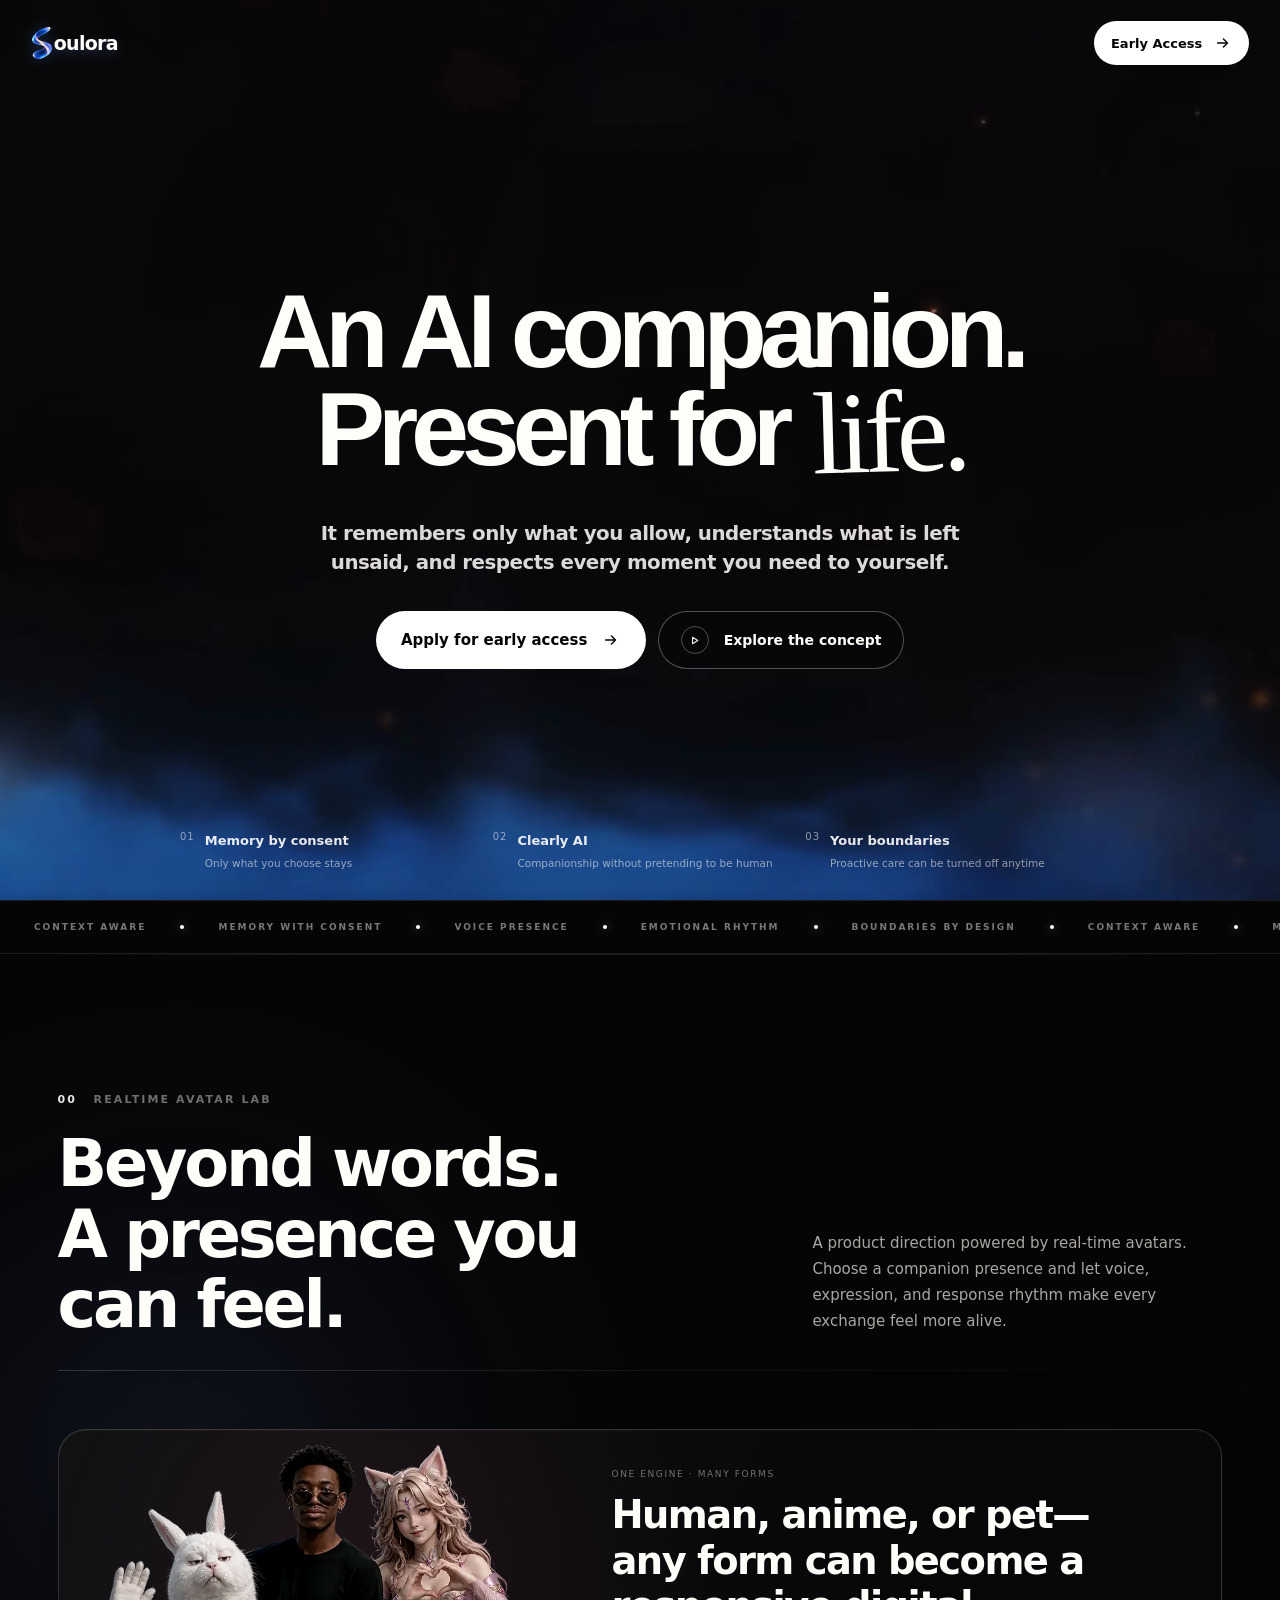
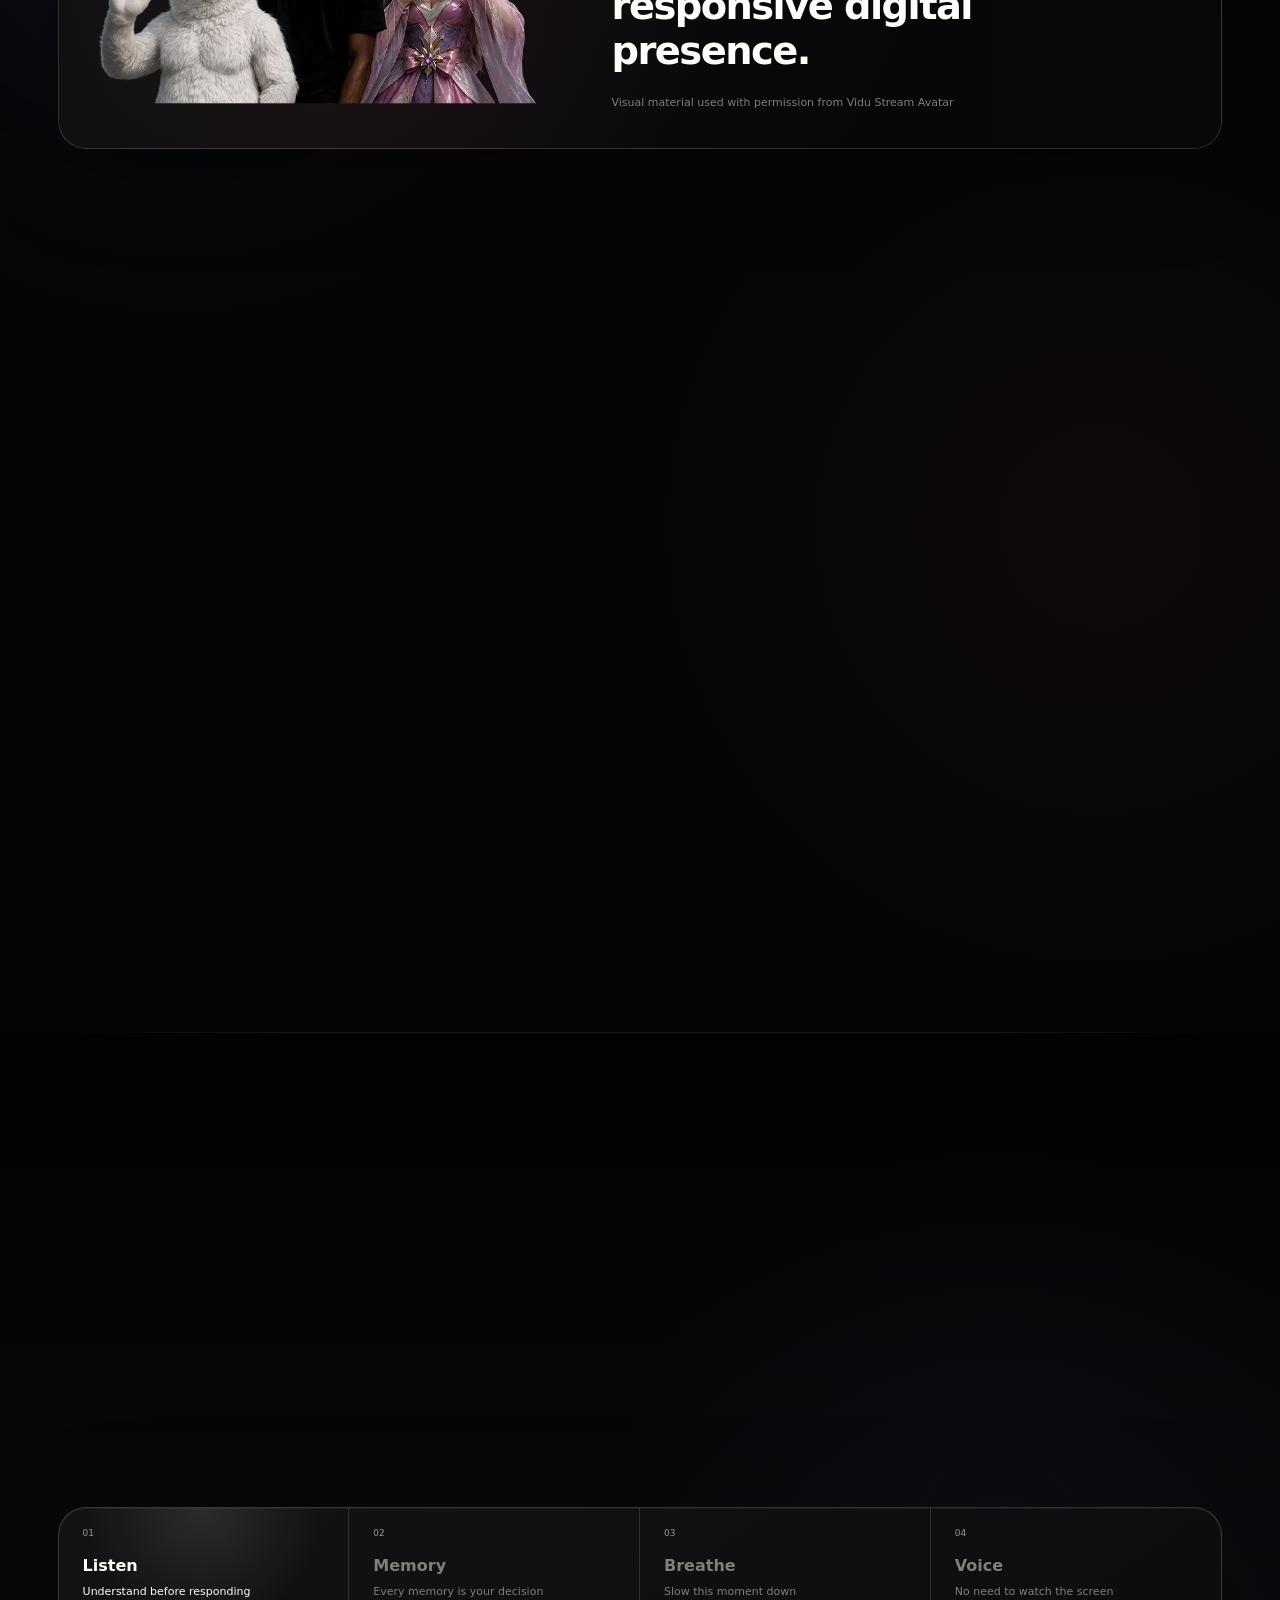
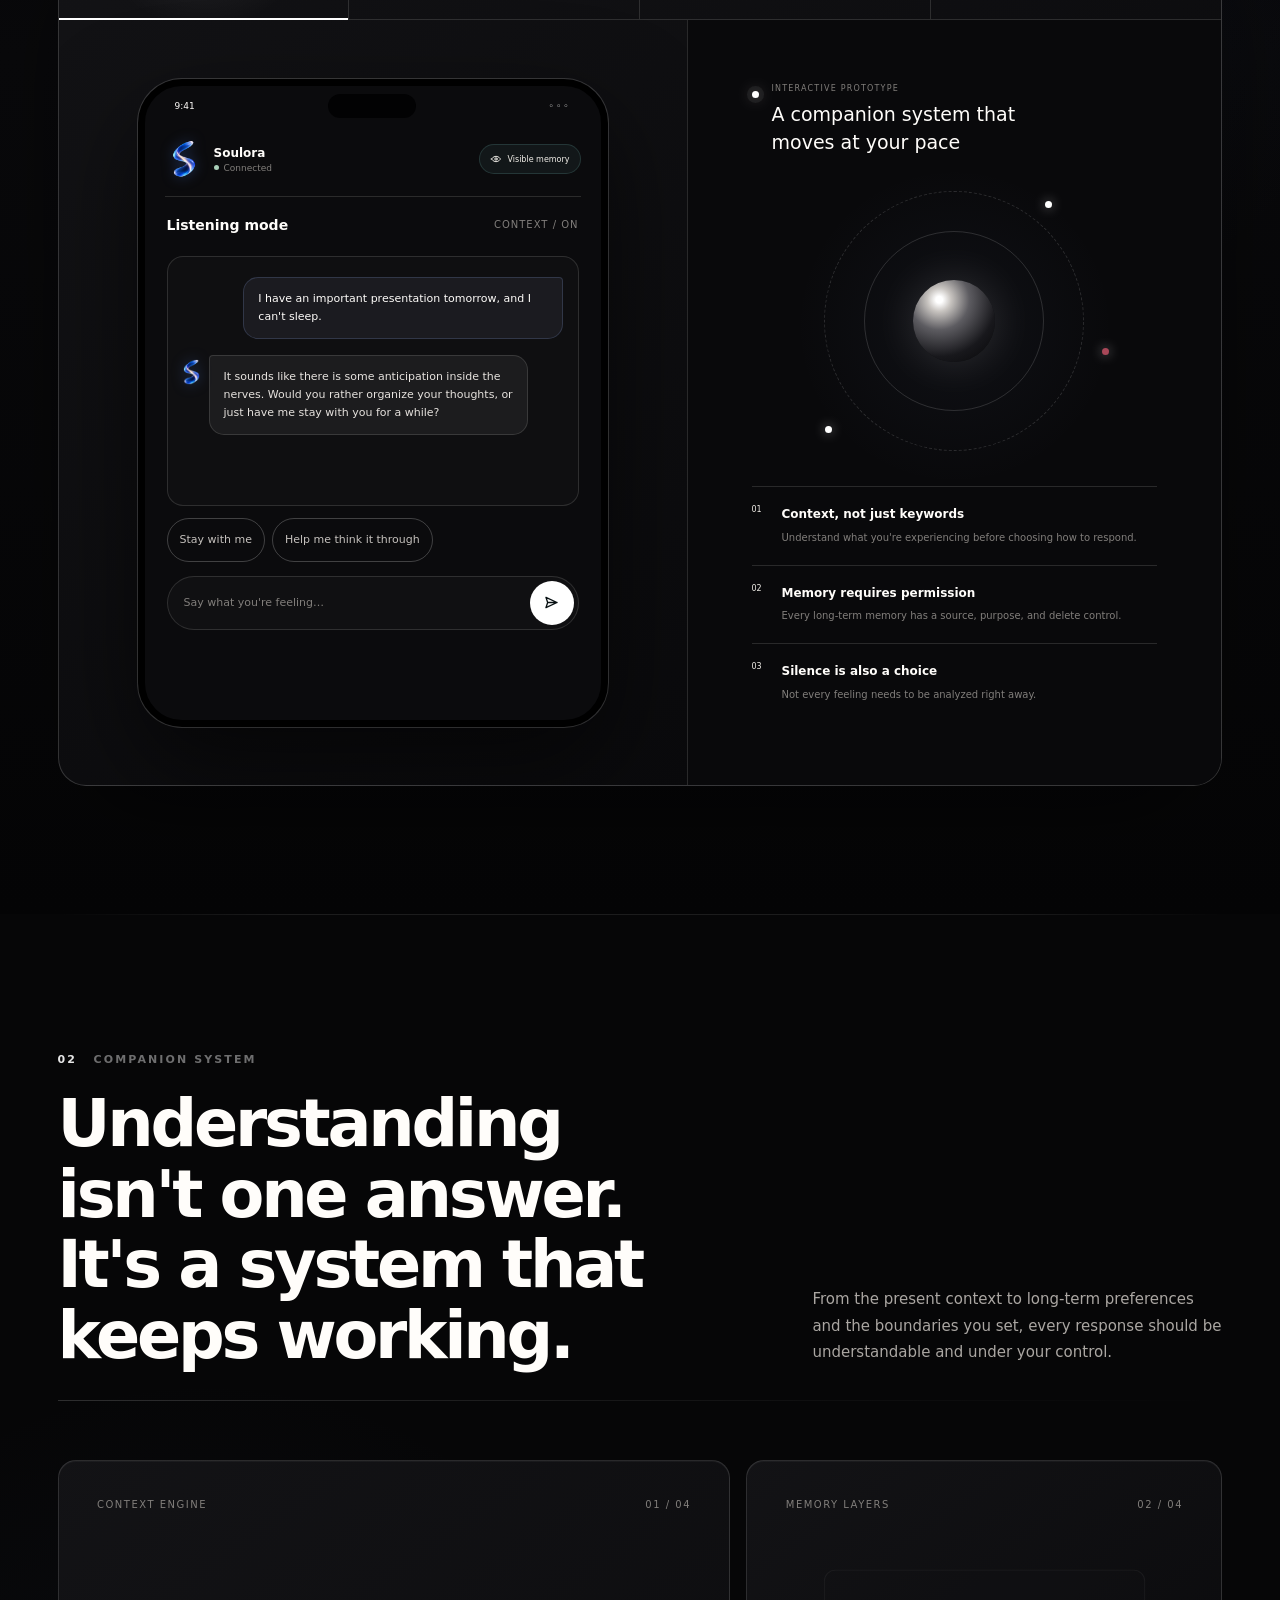
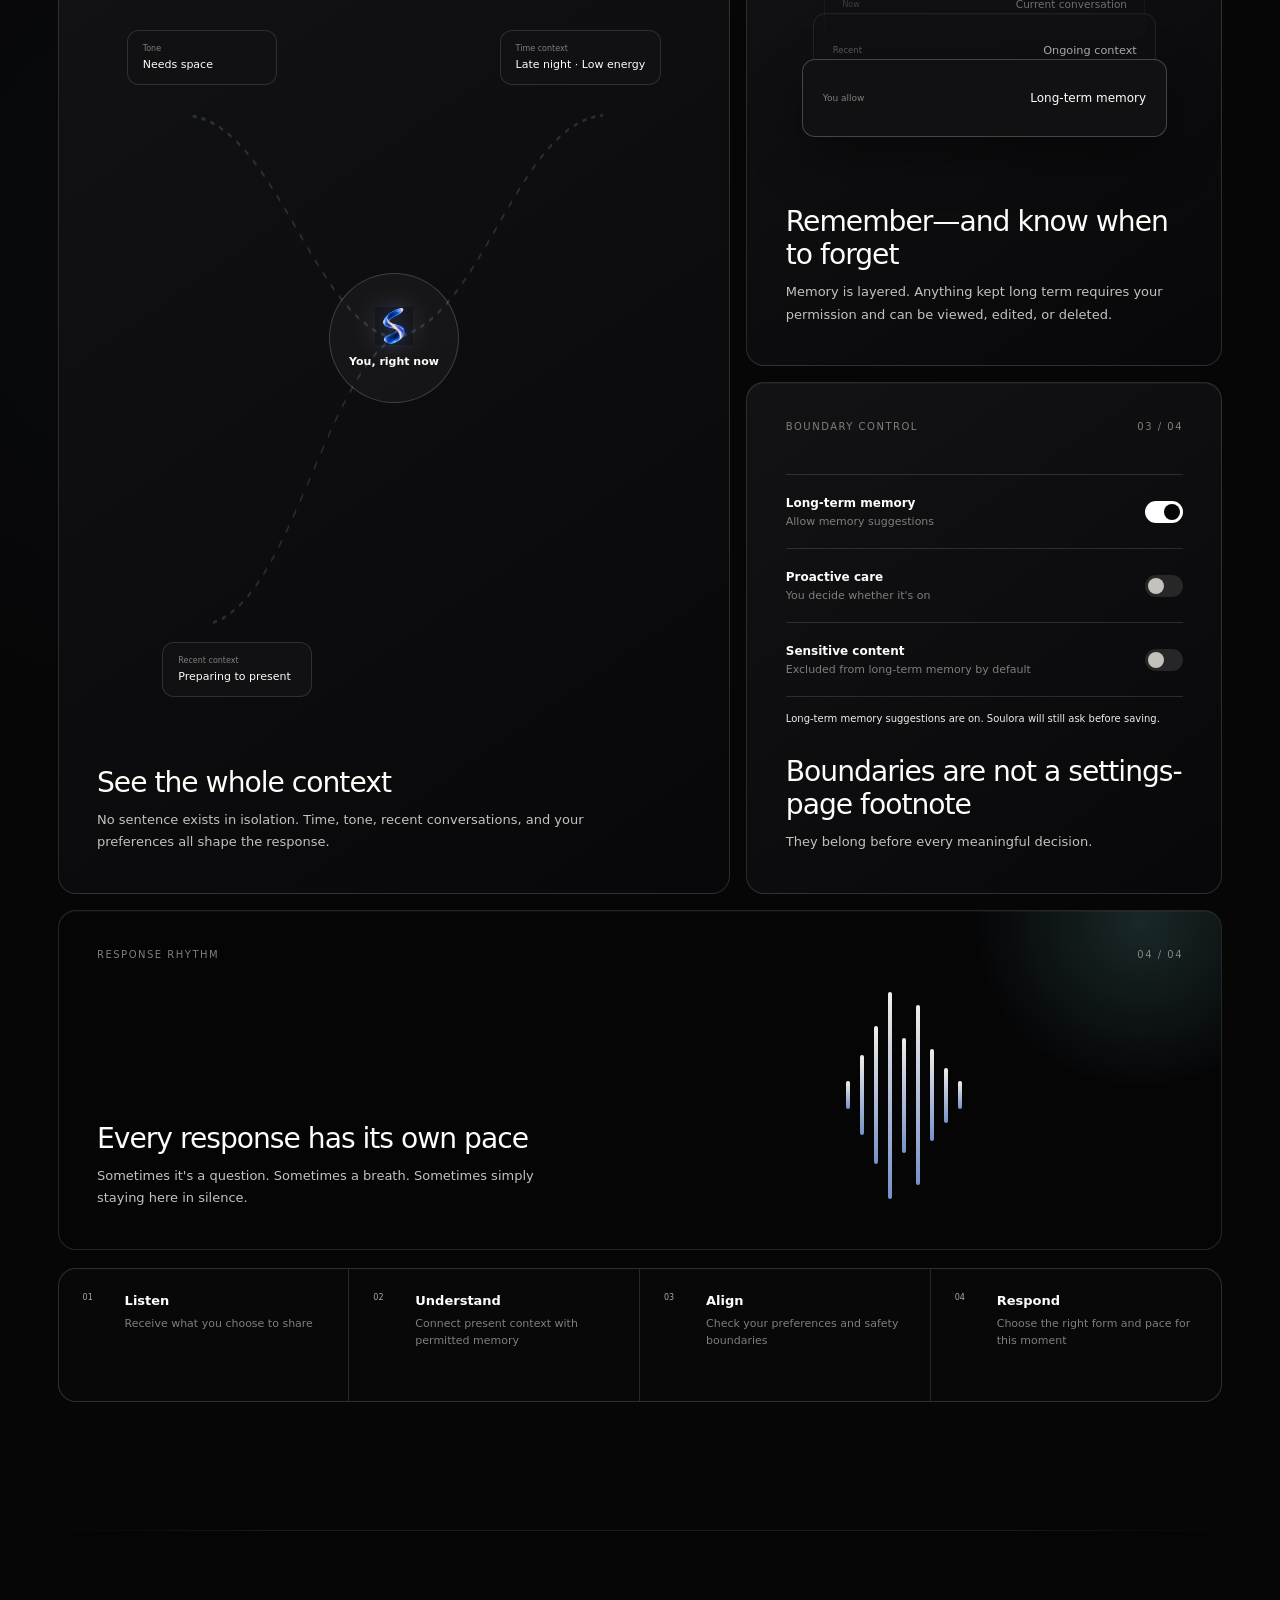
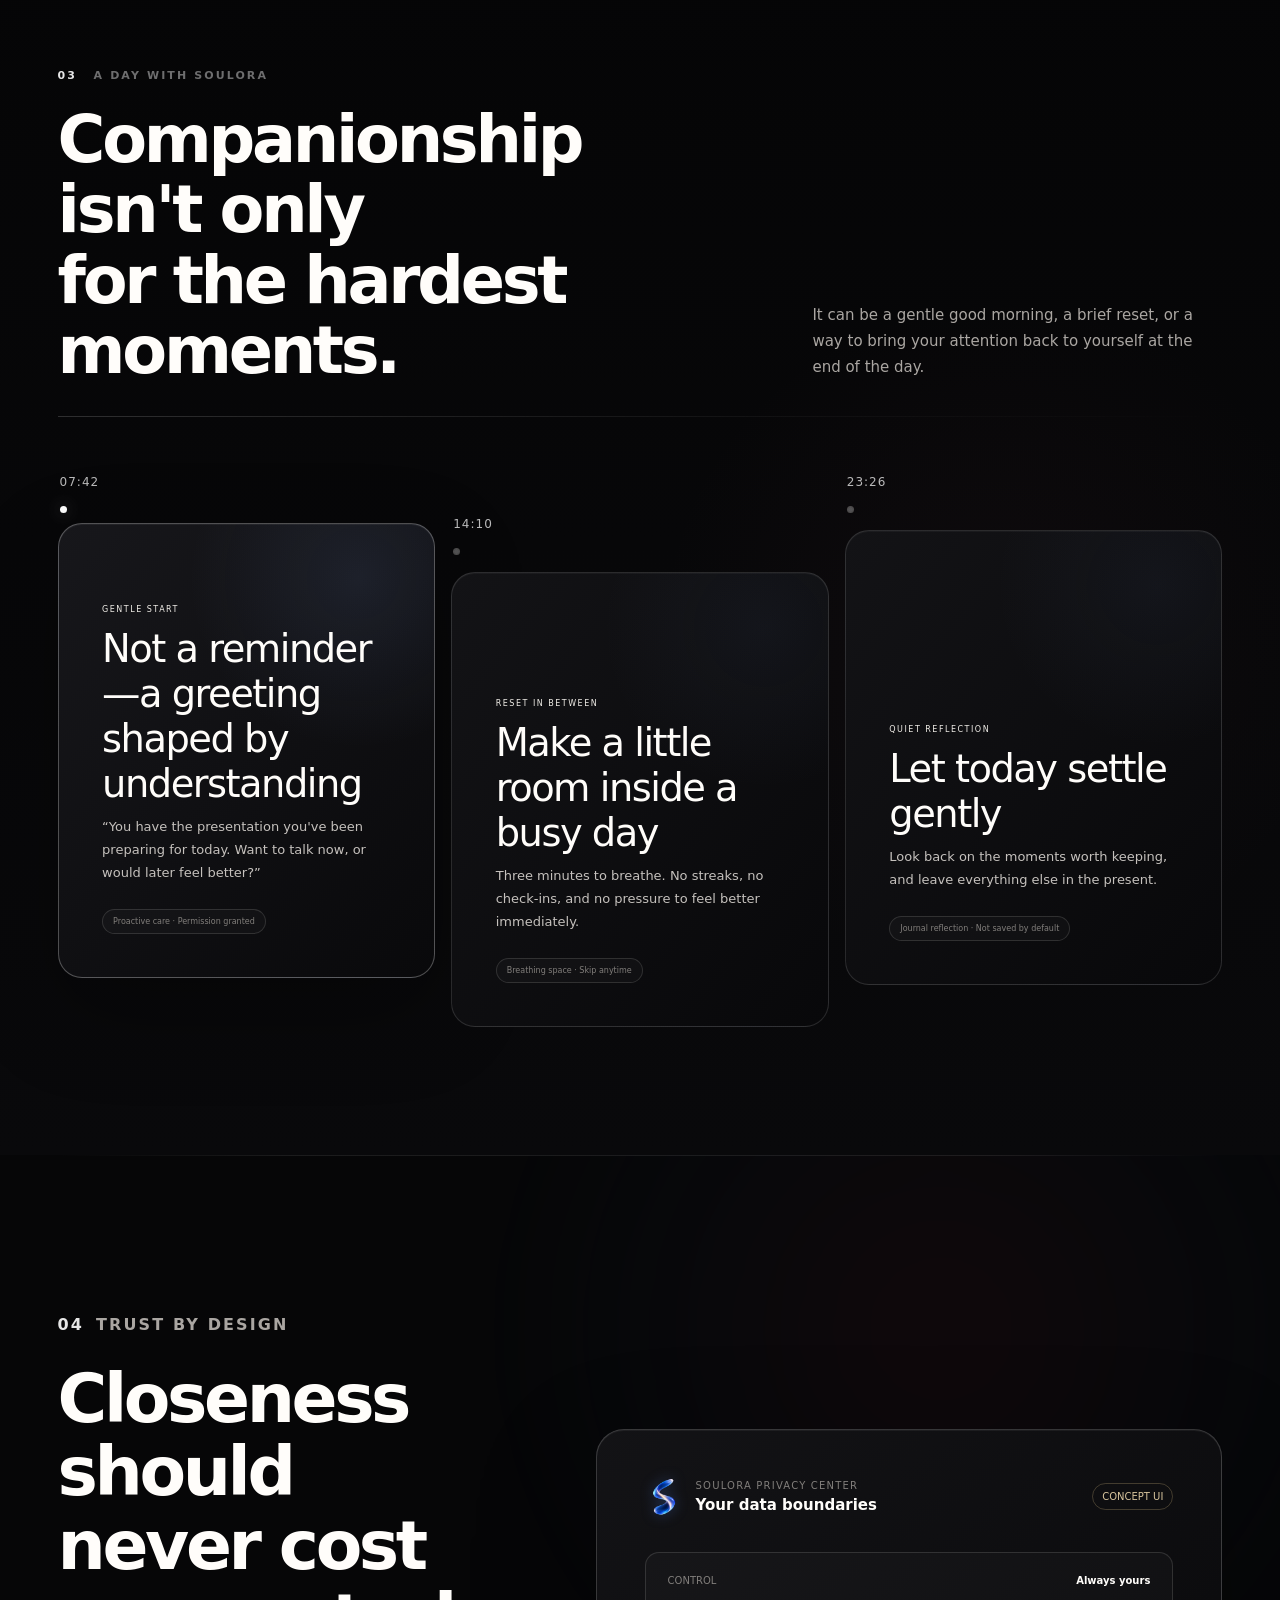
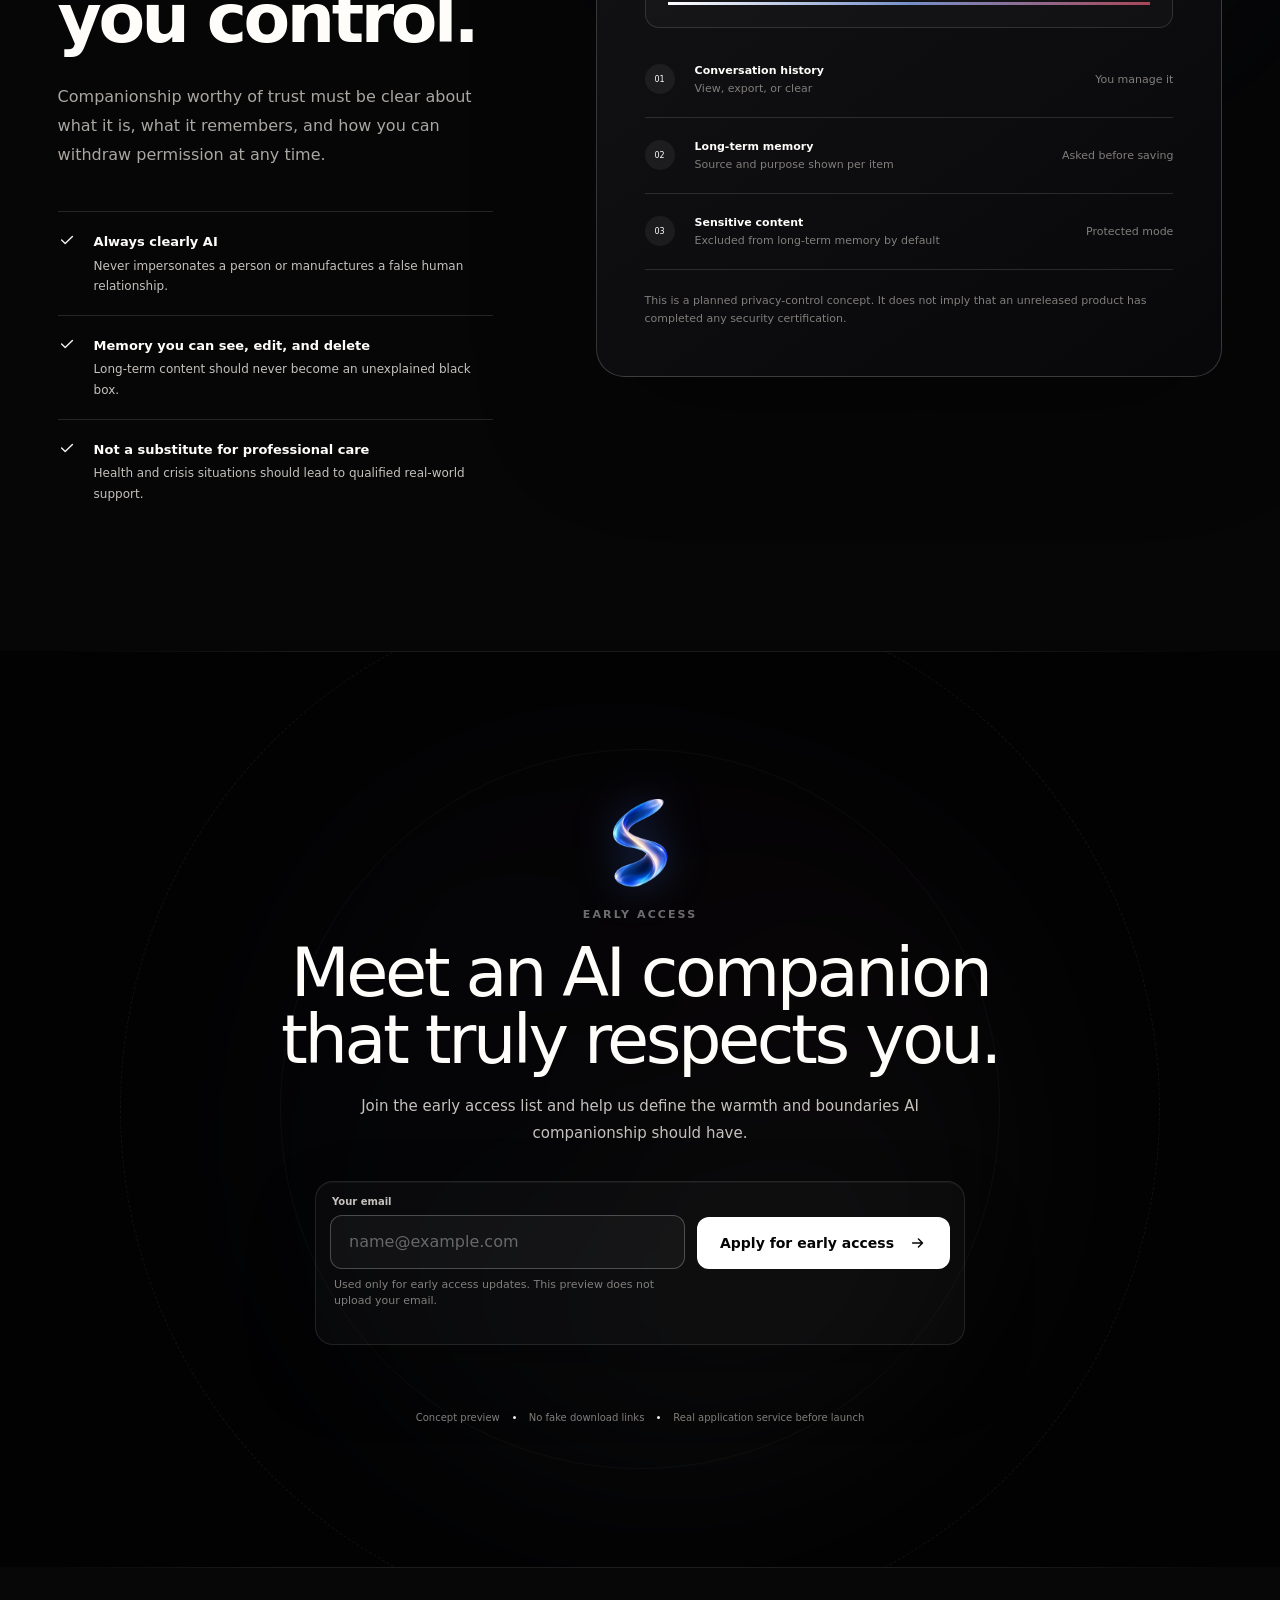
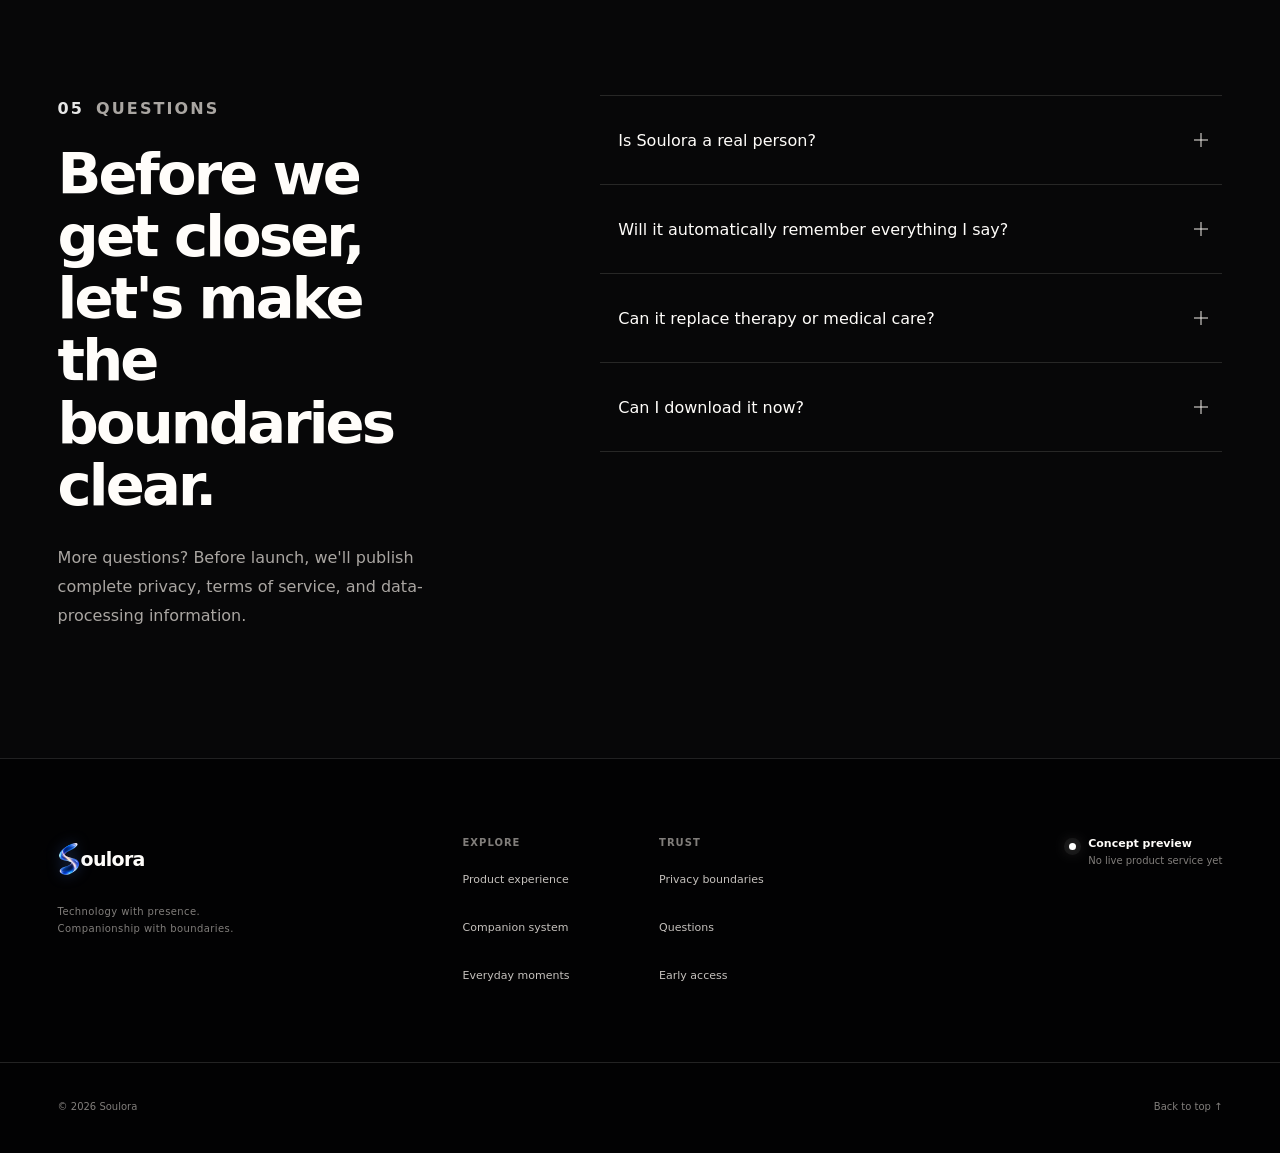
==== index.html @ d22653e8 "体验优化" ====
<!doctype html>
<html lang="en" class="no-js">
  <head>
    <meta charset="UTF-8" />
    <meta name="viewport" content="width=device-width, initial-scale=1.0, viewport-fit=cover" />
    <meta name="description" content="Soulora is an AI companion concept built around attentive listening, memory by consent, and clear boundaries. Apply for early access." />
    <meta name="theme-color" content="#020203" />
    <meta name="color-scheme" content="dark" />
    <meta property="og:type" content="website" />
    <meta property="og:locale" content="en_US" />
    <meta property="og:title" content="Soulora - An AI Companion That Truly Listens" />
    <meta property="og:description" content="It remembers only what you allow—and respects every moment you need to yourself. Discover the Soulora concept." />
    <meta property="og:image" content="assets/brand/soulora-og-1200x630.png" />
    <meta property="og:image:width" content="1200" />
    <meta property="og:image:height" content="630" />
    <meta property="og:image:alt" content="Soulora luminous blue S logo on a deep-ocean background" />
    <meta name="twitter:card" content="summary_large_image" />
    <meta name="twitter:title" content="Soulora - An AI Companion That Truly Listens" />
    <meta name="twitter:description" content="A calm, private AI companion concept built around attentive listening and clear boundaries." />
    <meta name="twitter:image" content="assets/brand/soulora-og-1200x630.png" />
    <title>Soulora - An AI Companion That Truly Listens</title>
    <link rel="icon" href="assets/brand/soulora-favicon-16.png" type="image/png" sizes="16x16" />
    <link rel="icon" href="assets/brand/soulora-favicon-32.png" type="image/png" sizes="32x32" />
    <link rel="icon" href="assets/brand/soulora-favicon-64.png" type="image/png" sizes="64x64" />
    <link rel="apple-touch-icon" href="assets/brand/soulora-apple-touch-icon.png" sizes="180x180" />
    <link rel="manifest" href="site.webmanifest" />
    <link rel="stylesheet" href="styles.css?v=20260921-live-viewport-v1" />
    <script>document.documentElement.classList.remove("no-js");</script>
  </head>
  <body class="has-crisp-hero-video">
    <a class="skip-link" href="#main-content">Skip to main content</a>
    <svg class="icon-sprite" aria-hidden="true">
      <symbol id="icon-arrow" viewBox="0 0 20 20"><path d="M4 10h11m-4.5-4.5L15 10l-4.5 4.5" /></symbol>
      <symbol id="icon-play" viewBox="0 0 20 20"><path d="m7 5 8 5-8 5V5Z" /></symbol>
      <symbol id="icon-pause" viewBox="0 0 20 20"><path d="M7 5v10M13 5v10" /></symbol>
      <symbol id="icon-send" viewBox="0 0 20 20"><path d="m3.5 4 13 6-13 6 2-6-2-6Zm2 6h11" /></symbol>
      <symbol id="icon-menu" viewBox="0 0 20 20"><path d="M3 6h14M3 14h14" /></symbol>
      <symbol id="icon-close" viewBox="0 0 20 20"><path d="m5 5 10 10M15 5 5 15" /></symbol>
      <symbol id="icon-check" viewBox="0 0 20 20"><path d="m4 10 4 4 8-8" /></symbol>
      <symbol id="icon-edit" viewBox="0 0 20 20"><path d="m4 14-.5 2.5L6 16l9-9-2-2-9 9Zm7.5-7.5 2 2" /></symbol>
      <symbol id="icon-eye" viewBox="0 0 20 20"><path d="M2.5 10s2.6-4.5 7.5-4.5 7.5 4.5 7.5 4.5-2.6 4.5-7.5 4.5S2.5 10 2.5 10Z" /><circle cx="10" cy="10" r="2" /></symbol>
    </svg>
    <header class="site-header" data-header>
      <div class="nav-shell">
        <a class="brand" href="#top" aria-label="Soulora home">
          <span class="brand-orb" aria-hidden="true"><i></i></span>
          <span class="brand-name">oulora</span>
        </a>
        <nav class="desktop-nav" aria-label="Primary navigation">
          <a href="#avatars">Live Avatars</a><a href="#experience">Experience</a><a href="#system">Companion System</a><a href="#safety">Privacy</a>
        </nav>
        <a class="nav-cta" href="#early-access"><span>Early Access</span><svg aria-hidden="true"><use href="#icon-arrow"></use></svg></a>
        <button class="menu-toggle" type="button" aria-expanded="false" aria-controls="mobile-menu" aria-label="Open navigation menu" data-menu-toggle>
          <svg aria-hidden="true" class="menu-icon"><use href="#icon-menu"></use></svg><svg aria-hidden="true" class="close-icon"><use href="#icon-close"></use></svg>
        </button>
      </div>
      <nav class="mobile-menu" id="mobile-menu" aria-label="Mobile navigation" hidden data-mobile-menu>
        <a href="#avatars"><span>00</span> Live Avatars</a><a href="#experience"><span>01</span> Experience</a><a href="#system"><span>02</span> Companion System</a><a href="#moments"><span>03</span> Everyday Moments</a><a href="#safety"><span>04</span> Privacy</a><a href="#faq"><span>05</span> Questions</a>
        <a class="mobile-menu-cta" href="#early-access">Apply for early access <svg aria-hidden="true"><use href="#icon-arrow"></use></svg></a>
      </nav>
    </header>

    <nav class="section-progress" aria-label="Page chapters" data-section-progress>
      <a href="#avatars" data-section-link="avatars"><span>Avatar lab</span><i></i></a>
      <a href="#experience" data-section-link="experience"><span>Experience</span><i></i></a>
      <a href="#system" data-section-link="system"><span>System</span><i></i></a>
      <a href="#moments" data-section-link="moments"><span>Moments</span><i></i></a>
      <a href="#safety" data-section-link="safety"><span>Trust</span><i></i></a>
      <a href="#early-access" data-section-link="early-access"><span>Early access</span><i></i></a>
      <a href="#faq" data-section-link="faq"><span>Questions</span><i></i></a>
    </nav>

    <main id="main-content">
      <section class="hero hero-video-background" id="top" aria-labelledby="hero-title">
        <div class="hero-portrait" aria-hidden="true">
          <div class="hero-media">
            <video class="hero-media-video" data-hero-video autoplay muted loop playsinline webkit-playsinline="true" x5-playsinline="true" x5-video-player-type="h5-page" x5-video-player-fullscreen="false" preload="auto" disablepictureinpicture poster="assets/hero/soulora-hero-background-poster.png">
              <source src="assets/hero/soulora-hero-background.mp4" type="video/mp4" />
              <source src="assets/hero/soulora-hero-background.webm" type="video/webm" />
            </video>
          </div>
        </div>
        <div class="hero-inner page-container">
          <div class="hero-copy reveal">
            <h1 id="hero-title"><span class="hero-title-line">An AI companion.</span><span class="hero-title-line">Present for <em>life.</em></span></h1>
            <p class="hero-lead">It remembers only what you allow, understands what is left unsaid, and respects every moment you need to yourself.</p>
            <div class="hero-actions">
              <a class="button button-primary" href="#early-access">Apply for early access <svg aria-hidden="true"><use href="#icon-arrow"></use></svg></a>
              <a class="button button-ghost" href="#experience"><span class="button-icon"><svg aria-hidden="true"><use href="#icon-play"></use></svg></span>Explore the concept</a>
            </div>
          </div>
          <div class="hero-proof" aria-label="Product principles">
            <div><span>01</span><p><strong>Memory by consent</strong>Only what you choose stays</p></div>
            <div><span>02</span><p><strong>Clearly AI</strong>Companionship without pretending to be human</p></div>
            <div><span>03</span><p><strong>Your boundaries</strong>Proactive care can be turned off anytime</p></div>
          </div>
          <div class="hero-stage reveal delay-1" data-tilt-stage>
            <div class="stage-orbit orbit-one" aria-hidden="true"></div><div class="stage-orbit orbit-two" aria-hidden="true"></div>
            <div class="companion-presence" aria-hidden="true"><div class="presence-halo"></div><div class="presence-core"><i></i></div><span class="presence-particle p-one"></span><span class="presence-particle p-two"></span><span class="presence-particle p-three"></span></div>
            <article class="hero-app" aria-label="Soulora app conversation concept preview">
              <div class="app-chrome"><div class="app-identity"><span class="mini-orb" aria-hidden="true"><i></i></span><div><strong>Soulora</strong><small><span></span>Focused on you</small></div></div><span aria-hidden="true" class="icon-button static-control"><span></span><span></span><span></span></span></div>
              <div class="hero-conversation"><p class="day-label">TODAY · 22:48</p><div class="message message-user">I feel a little drained today, but I don't know how to put it into words.</div><div class="message-row"><span class="mini-orb mini-orb-small" aria-hidden="true"><i></i></span><div class="message message-soul">You don't have to sort everything out first. We can start with the moment that took the most out of you today.</div></div><div class="context-chip"><span>CONTEXT UNDERSTOOD</span><strong>You need to feel heard—not rushed into advice</strong></div></div>
              <div class="app-composer"><span>Tell Soulora what's on your mind…</span><span class="composer-button"><svg aria-hidden="true"><use href="#icon-send"></use></svg></span></div>
            </article>
            <div class="floating-card memory-float" aria-hidden="true"><span class="float-label">MEMORY YOU ALLOWED</span><strong>“Before an important presentation, you prefer a little quiet preparation.”</strong><div class="memory-permission"><span>For companionship only</span><i></i></div></div>
            <div class="floating-card signal-float" aria-hidden="true"><span class="signal-line"><i></i><i></i><i></i><i></i><i></i></span><p><strong>CALM MODE</strong><small>Response pace slowed</small></p></div>
          </div>
        </div>
        <div class="hero-footer page-container reveal delay-2"><p>Not to answer life for you, but to keep a light on while you find your way.</p><a href="#system">Explore the companion system <svg aria-hidden="true"><use href="#icon-arrow"></use></svg></a></div>
      </section>

      <section class="principle-rail" aria-label="Soulora core capabilities"><div class="rail-track"><span>CONTEXT AWARE</span><i></i><span>MEMORY WITH CONSENT</span><i></i><span>VOICE PRESENCE</span><i></i><span>EMOTIONAL RHYTHM</span><i></i><span>BOUNDARIES BY DESIGN</span><i></i><span aria-hidden="true">CONTEXT AWARE</span><i aria-hidden="true"></i><span aria-hidden="true">MEMORY WITH CONSENT</span><i aria-hidden="true"></i><span aria-hidden="true">VOICE PRESENCE</span><i aria-hidden="true"></i><span aria-hidden="true">EMOTIONAL RHYTHM</span><i aria-hidden="true"></i><span aria-hidden="true">BOUNDARIES BY DESIGN</span><i aria-hidden="true"></i></div></section>

      <section class="avatar-lab section" data-scroll-section="avatars" aria-labelledby="avatar-title">
        <div class="page-container">
          <header class="section-header reveal" id="avatars"><div><p class="section-label"><span>00</span> REALTIME AVATAR LAB</p><h2 id="avatar-title">Beyond words.<br />A presence you can feel.</h2></div><p>A product direction powered by real-time avatars. Choose a companion presence and let voice, expression, and response rhythm make every exchange feel more alive.</p></header>
          <figure class="avatar-material-banner reveal">
            <img src="assets/vidu/stream-characters.webp" alt="Human, pet, and anime-style avatars shown by Vidu Stream" width="728" height="480" loading="lazy" />
            <figcaption><small>ONE ENGINE · MANY FORMS</small><strong>Human, anime, or pet—any form can become a responsive digital presence.</strong><span>Visual material used with permission from Vidu Stream Avatar</span></figcaption>
          </figure>
          <div class="avatar-lab-shell reveal">
            <div class="avatar-preview" data-avatar-stage data-avatar="lumen">
              <div class="avatar-preview-top"><span class="avatar-live"><i></i> LIVE CONCEPT</span><span>VIDU STREAM · PLANNED</span></div>
              <img class="avatar-stage-media" data-avatar-image src="assets/vidu/aurelia.webp" alt="Soulora companion avatar: Lumen" width="1080" height="608" loading="lazy" />
              <i class="avatar-light light-one" aria-hidden="true"></i><i class="avatar-light light-two" aria-hidden="true"></i>
              <div class="avatar-dialogue"><p><span data-avatar-name>Lumen</span><small data-avatar-tone>Quiet · Grounded · Warm</small></p><blockquote data-avatar-line>“I'm here. Take your time—you don't have to organize your feelings first.”</blockquote><div class="avatar-wave" aria-hidden="true"><i></i><i></i><i></i><i></i><i></i><i></i><i></i><i></i><i></i></div></div>
            </div>
            <aside class="avatar-controls" aria-label="Live avatar selector">
              <div class="avatar-control-heading"><p><small>CHOOSE A PRESENCE</small><strong>Choose your companion</strong></p><span data-avatar-index>01 / 04</span></div>
              <div class="avatar-picker">
                <button type="button" aria-pressed="true" data-avatar-option="lumen" data-avatar-image="assets/vidu/aurelia.webp" data-avatar-name="Lumen" data-avatar-tone="Quiet · Grounded · Warm" data-avatar-line="“I'm here. Take your time—you don't have to organize your feelings first.”"><span class="avatar-thumb" aria-hidden="true"><img src="assets/vidu/aurelia.webp" alt="" width="1080" height="608" loading="lazy" /></span><span><strong>Lumen</strong><small>For quiet listening and late-night company</small></span><em>01</em></button>
                <button type="button" aria-pressed="false" data-avatar-option="mira" data-avatar-image="assets/vidu/soyo.webp" data-avatar-name="Mira" data-avatar-tone="Bright · Curious · Easygoing" data-avatar-line="“Let's look at it from another angle. The answer may be closer than it seems.”"><span class="avatar-thumb" aria-hidden="true"><img src="assets/vidu/soyo.webp" alt="" width="1080" height="608" loading="lazy" /></span><span><strong>Mira</strong><small>For inspired conversation and daily discovery</small></span><em>02</em></button>
                <button type="button" aria-pressed="false" data-avatar-option="noa" data-avatar-image="assets/vidu/mia.webp" data-avatar-name="Noa" data-avatar-tone="Clear · Steady · Direct" data-avatar-line="“Let's take the most important step first. We can unpack the rest together later.”"><span class="avatar-thumb" aria-hidden="true"><img src="assets/vidu/mia.webp" alt="" width="896" height="1200" loading="lazy" /></span><span><strong>Noa</strong><small>For clear thinking and thoughtful action</small></span><em>03</em></button>
                <button type="button" aria-pressed="false" data-avatar-option="eden" data-avatar-image="assets/vidu/himari.webp" data-avatar-name="Eden" data-avatar-tone="Gentle · Expressive · Imaginative" data-avatar-line="“You don't have to become better today. Hold onto the moment that made something in you light up.”"><span class="avatar-thumb" aria-hidden="true"><img src="assets/vidu/himari.webp" alt="" width="1080" height="1920" loading="lazy" /></span><span><strong>Eden</strong><small>For emotional expression and creative company</small></span><em>04</em></button>
              </div>
              <div class="avatar-tech"><p><span>INTEGRATION TARGETS</span><a href="https://www.vidu.com/zh/vidu-stream/avatar" target="_blank" rel="noreferrer">View technology source ↗</a></p><div><span><strong>540P</strong><small>Real-time video</small></span><span><strong>25 FPS</strong><small>Fluid interaction</small></span><span><strong>LONG</strong><small>Long-form generation</small></span><span><strong>VOICE</strong><small>Voice customization</small></span></div><small>These are integration targets based on the provider's published capabilities. This page is a product concept, not a completed production integration.</small></div>
            </aside>
          </div>
        </div>
      </section>

      <section class="experience section" data-scroll-section="experience" aria-labelledby="experience-title">
        <div class="page-container">
          <header class="section-header reveal" id="experience"><div><p class="section-label"><span>01</span> PRODUCT EXPERIENCE</p><h2 id="experience-title">Feel it first.<br />Then decide if you trust it.</h2></div><p>This is more than a static mockup. Switch between companion modes and experience how Soulora listens, asks before remembering, and lets you set the pace.</p></header>
          <div class="experience-shell reveal">
            <div class="mode-tabs" role="tablist" aria-label="Experience modes">
              <button type="button" role="tab" id="tab-listen" aria-controls="panel-listen" aria-selected="true" tabindex="0" data-mode-tab="listen"><span>01</span><strong>Listen</strong><small>Understand before responding</small></button>
              <button type="button" role="tab" id="tab-memory" aria-controls="panel-memory" aria-selected="false" tabindex="-1" data-mode-tab="memory"><span>02</span><strong>Memory</strong><small>Every memory is your decision</small></button>
              <button type="button" role="tab" id="tab-breathe" aria-controls="panel-breathe" aria-selected="false" tabindex="-1" data-mode-tab="breathe"><span>03</span><strong>Breathe</strong><small>Slow this moment down</small></button>
              <button type="button" role="tab" id="tab-voice" aria-controls="panel-voice" aria-selected="false" tabindex="-1" data-mode-tab="voice"><span>04</span><strong>Voice</strong><small>No need to watch the screen</small></button>
            </div>
            <div class="studio-grid">
              <div class="app-device">
                <div class="device-top" aria-hidden="true"><span>9:41</span><i></i><span class="device-status">◦◦◦</span></div>
                <div class="device-header"><div class="app-identity"><span class="mini-orb" aria-hidden="true"><i></i></span><div><strong>Soulora</strong><small><span></span>Connected</small></div></div><span class="privacy-badge"><svg aria-hidden="true"><use href="#icon-eye"></use></svg>Visible memory</span></div>
                <section class="mode-panel is-active" role="tabpanel" id="panel-listen" aria-labelledby="tab-listen" data-mode-panel="listen">
                  <div class="panel-heading"><p>Listening mode</p><span>CONTEXT / ON</span></div>
                  <div class="demo-thread" id="demo-thread" aria-live="polite"><div class="message message-user">I have an important presentation tomorrow, and I can't sleep.</div><div class="message-row"><span class="mini-orb mini-orb-small" aria-hidden="true"><i></i></span><div class="message message-soul">It sounds like there is some anticipation inside the nerves. Would you rather organize your thoughts, or just have me stay with you for a while?</div></div></div>
                  <div class="quick-replies" aria-label="Quick replies"><button type="button" data-quick-reply="Stay with me for a while">Stay with me</button><button type="button" data-quick-reply="Help me sort through my thoughts">Help me think it through</button></div>
                  <form class="demo-composer" id="demo-chat-form"><label class="sr-only" for="demo-message">Enter a demo message</label><input id="demo-message" name="message" autocomplete="off" placeholder="Say what you're feeling…" maxlength="80" /><button type="submit" aria-label="Send demo message"><svg aria-hidden="true"><use href="#icon-send"></use></svg></button></form>
                </section>
                <section class="mode-panel" role="tabpanel" id="panel-memory" aria-labelledby="tab-memory" data-mode-panel="memory" hidden>
                  <div class="panel-heading"><p>Memory suggestion</p><span>WAITING FOR YOU</span></div>
                  <div class="memory-proposal" data-memory-card><div class="proposal-orb" aria-hidden="true"><span></span></div><p>This may help me support you better in the future. Would you like me to remember it?</p><blockquote>“Before important conversations, you prefer quiet company while you organize your thoughts.”</blockquote><div class="memory-meta"><span>Purpose: adapt response style</span><span>Delete anytime</span></div><div class="memory-edit" hidden data-memory-edit><label for="memory-text">Edit this memory</label><textarea id="memory-text" rows="3">Before important conversations, I prefer quiet company while I organize my thoughts.</textarea><button type="button" class="compact-button" data-memory-action="save">Save changes</button></div><div class="memory-actions" data-memory-actions><button type="button" class="compact-button compact-primary" data-memory-action="keep"><svg aria-hidden="true"><use href="#icon-check"></use></svg>Allow memory</button><button type="button" class="compact-button" data-memory-action="edit"><svg aria-hidden="true"><use href="#icon-edit"></use></svg>Edit first</button><button type="button" class="compact-button compact-quiet" data-memory-action="forget">Don't save</button></div><p class="memory-result" aria-live="polite" data-memory-result></p></div>
                </section>
                <section class="mode-panel" role="tabpanel" id="panel-breathe" aria-labelledby="tab-breathe" data-mode-panel="breathe" hidden>
                  <div class="panel-heading"><p>30-second breathing space</p><span>GUIDED / OPTIONAL</span></div><div class="breathing-demo" data-breathing-demo><div class="breath-orb" aria-hidden="true"><i></i><span></span></div><p class="breath-instruction" data-breath-instruction>When you're ready, we'll begin slowly.</p><strong class="breath-time" data-breath-time>00:30</strong><div class="breath-controls"><button type="button" class="compact-button compact-primary" data-breath-toggle><svg aria-hidden="true"><use href="#icon-play"></use></svg><span>Start</span></button><button type="button" class="compact-button" data-breath-reset>Reset</button></div></div>
                </section>
                <section class="mode-panel" role="tabpanel" id="panel-voice" aria-labelledby="tab-voice" data-mode-panel="voice" hidden>
                  <div class="panel-heading"><p>Voice companion concept</p><span>LOCAL DEMO</span></div><div class="voice-demo" data-voice-demo><div class="voice-cover"><span class="mini-orb voice-orb" aria-hidden="true"><i></i></span><div><small>HERE WITH YOU</small><strong>Let today settle gently</strong></div></div><div class="waveform" aria-label="Simulated audio waveform" data-waveform><i></i><i></i><i></i><i></i><i></i><i></i><i></i><i></i><i></i><i></i><i></i><i></i><i></i><i></i><i></i><i></i><i></i><i></i></div><div class="voice-controls"><button type="button" class="voice-toggle" data-voice-toggle aria-label="Play voice companion concept"><svg aria-hidden="true"><use href="#icon-play"></use></svg></button><div class="voice-progress"><span data-voice-progress></span></div><time data-voice-time>00:00 / 00:18</time></div><p class="voice-transcript">“You don't have to solve everything before today ends. Let your breath return to your body. We can look at the rest together tomorrow.”</p><p class="concept-note">This is an interaction concept. No real audio is played or uploaded.</p></div>
                </section>
              </div>
              <aside class="studio-notes" aria-label="Experience notes"><div class="studio-status"><span class="live-dot"></span><p><small>INTERACTIVE PROTOTYPE</small><strong>A companion system that moves at your pace</strong></p></div><div class="note-visual" aria-hidden="true"><span class="note-ring ring-a"></span><span class="note-ring ring-b"></span><span class="note-core"></span><i class="node node-a"></i><i class="node node-b"></i><i class="node node-c"></i></div><div class="note-list"><div><span>01</span><p><strong>Context, not just keywords</strong>Understand what you're experiencing before choosing how to respond.</p></div><div><span>02</span><p><strong>Memory requires permission</strong>Every long-term memory has a source, purpose, and delete control.</p></div><div><span>03</span><p><strong>Silence is also a choice</strong>Not every feeling needs to be analyzed right away.</p></div></div></aside>
            </div>
          </div>
        </div>
      </section>

      <section class="system section" data-scroll-section="system" aria-labelledby="system-title">
        <div class="page-container">
          <header class="section-header reveal" id="system"><div><p class="section-label"><span>02</span> COMPANION SYSTEM</p><h2 id="system-title">Understanding isn't one answer.<br />It's a system that keeps working.</h2></div><p>From the present context to long-term preferences and the boundaries you set, every response should be understandable and under your control.</p></header>
          <div class="system-grid">
            <article class="system-card system-card-wide reveal"><div class="card-topline"><span>CONTEXT ENGINE</span><span>01 / 04</span></div><div class="context-map" aria-hidden="true"><div class="context-center"><span class="mini-orb"><i></i></span><strong>You, right now</strong></div><div class="context-node node-tone"><small>Tone</small><strong>Needs space</strong></div><div class="context-node node-time"><small>Time context</small><strong>Late night · Low energy</strong></div><div class="context-node node-history"><small>Recent context</small><strong>Preparing to present</strong></div><svg viewBox="0 0 600 300" preserveAspectRatio="none"><path d="M300 150C220 145 180 75 92 72M300 150c88-5 123-75 211-78M300 150c-70 15-106 92-184 100" /></svg></div><div class="system-card-copy"><h3>See the whole context</h3><p>No sentence exists in isolation. Time, tone, recent conversations, and your preferences all shape the response.</p></div></article>
            <article class="system-card reveal delay-1"><div class="card-topline"><span>MEMORY LAYERS</span><span>02 / 04</span></div><div class="memory-stack" aria-hidden="true"><div><span>Now</span><strong>Current conversation</strong></div><div><span>Recent</span><strong>Ongoing context</strong></div><div><span>You allow</span><strong>Long-term memory</strong></div></div><div class="system-card-copy"><h3>Remember—and know when to forget</h3><p>Memory is layered. Anything kept long term requires your permission and can be viewed, edited, or deleted.</p></div></article>
            <article class="system-card reveal"><div class="card-topline"><span>BOUNDARY CONTROL</span><span>03 / 04</span></div><div class="setting-list"><button type="button" role="switch" aria-checked="true" data-setting-toggle><span><strong>Long-term memory</strong><small>Allow memory suggestions</small></span><i></i></button><button type="button" role="switch" aria-checked="false" data-setting-toggle><span><strong>Proactive care</strong><small>You decide whether it's on</small></span><i></i></button><button type="button" role="switch" aria-checked="false" data-setting-toggle><span><strong>Sensitive content</strong><small>Excluded from long-term memory by default</small></span><i></i></button></div><p class="setting-feedback" aria-live="polite" data-setting-feedback>Long-term memory suggestions are on. Soulora will still ask before saving.</p><div class="system-card-copy"><h3>Boundaries are not a settings-page footnote</h3><p>They belong before every meaningful decision.</p></div></article>
            <article class="system-card system-card-dark reveal delay-1"><div class="card-topline"><span>RESPONSE RHYTHM</span><span>04 / 04</span></div><div class="rhythm-visual" aria-hidden="true"><span></span><span></span><span></span><span></span><span></span><span></span><span></span><span></span><span></span></div><div class="system-card-copy"><h3>Every response has its own pace</h3><p>Sometimes it's a question. Sometimes a breath. Sometimes simply staying here in silence.</p></div></article>
          </div>
          <ol class="system-flow reveal" aria-label="Soulora response flow"><li><span>01</span><div><strong>Listen</strong><small>Receive what you choose to share</small></div></li><li><span>02</span><div><strong>Understand</strong><small>Connect present context with permitted memory</small></div></li><li><span>03</span><div><strong>Align</strong><small>Check your preferences and safety boundaries</small></div></li><li><span>04</span><div><strong>Respond</strong><small>Choose the right form and pace for this moment</small></div></li></ol>
        </div>
      </section>

      <section class="moments section" data-scroll-section="moments" aria-labelledby="moments-title">
        <div class="page-container"><header class="section-header reveal" id="moments"><div><p class="section-label"><span>03</span> A DAY WITH SOULORA</p><h2 id="moments-title">Companionship isn't only<br />for the hardest moments.</h2></div><p>It can be a gentle good morning, a brief reset, or a way to bring your attention back to yourself at the end of the day.</p></header>
          <div class="day-timeline reveal" data-timeline><div class="timeline-progress" aria-hidden="true"><span data-timeline-progress></span></div><article class="moment is-current" tabindex="0"><time>07:42</time><span class="moment-dot"></span><div class="moment-card"><small>GENTLE START</small><h3>Not a reminder—a greeting shaped by understanding</h3><p>“You have the presentation you've been preparing for today. Want to talk now, or would later feel better?”</p><span class="moment-state">Proactive care · Permission granted</span></div></article><article class="moment" tabindex="0"><time>14:10</time><span class="moment-dot"></span><div class="moment-card"><small>RESET IN BETWEEN</small><h3>Make a little room inside a busy day</h3><p>Three minutes to breathe. No streaks, no check-ins, and no pressure to feel better immediately.</p><span class="moment-state">Breathing space · Skip anytime</span></div></article><article class="moment" tabindex="0"><time>23:26</time><span class="moment-dot"></span><div class="moment-card"><small>QUIET REFLECTION</small><h3>Let today settle gently</h3><p>Look back on the moments worth keeping, and leave everything else in the present.</p><span class="moment-state">Journal reflection · Not saved by default</span></div></article></div>
        </div>
      </section>

      <section class="safety section" data-scroll-section="safety" aria-labelledby="safety-title">
        <div class="safety-aurora" aria-hidden="true"></div><div class="page-container safety-grid" id="safety"><div class="safety-copy reveal"><p class="section-label"><span>04</span> TRUST BY DESIGN</p><h2 id="safety-title">Closeness should never cost you control.</h2><p>Companionship worthy of trust must be clear about what it is, what it remembers, and how you can withdraw permission at any time.</p><ul class="safety-list"><li><svg aria-hidden="true"><use href="#icon-check"></use></svg><span><strong>Always clearly AI</strong>Never impersonates a person or manufactures a false human relationship.</span></li><li><svg aria-hidden="true"><use href="#icon-check"></use></svg><span><strong>Memory you can see, edit, and delete</strong>Long-term content should never become an unexplained black box.</span></li><li><svg aria-hidden="true"><use href="#icon-check"></use></svg><span><strong>Not a substitute for professional care</strong>Health and crisis situations should lead to qualified real-world support.</span></li></ul></div>
          <div class="privacy-console reveal delay-1"><div class="console-header"><div><span class="mini-orb" aria-hidden="true"><i></i></span><p><small>SOULORA PRIVACY CENTER</small><strong>Your data boundaries</strong></p></div><span class="console-status">CONCEPT UI</span></div><div class="console-meter"><div><span>CONTROL</span><strong>Always yours</strong></div><i><span></span></i></div><div class="console-items"><div><span class="console-icon">01</span><p><strong>Conversation history</strong><small>View, export, or clear</small></p><span>You manage it</span></div><div><span class="console-icon">02</span><p><strong>Long-term memory</strong><small>Source and purpose shown per item</small></p><span>Asked before saving</span></div><div><span class="console-icon">03</span><p><strong>Sensitive content</strong><small>Excluded from long-term memory by default</small></p><span>Protected mode</span></div></div><p class="console-note">This is a planned privacy-control concept. It does not imply that an unreleased product has completed any security certification.</p></div>
        </div>
      </section>

      <section class="early-access section" data-scroll-section="early-access" aria-labelledby="access-title">
        <div class="access-orbit access-orbit-a" aria-hidden="true"></div><div class="access-orbit access-orbit-b" aria-hidden="true"></div><div class="access-light" aria-hidden="true"></div><div class="page-container access-inner reveal" id="early-access"><span class="access-orb" aria-hidden="true"><i></i></span><p class="section-label centered-label">EARLY ACCESS</p><h2 id="access-title">Meet an AI companion<br /> that truly respects you.</h2><p>Join the early access list and help us define the warmth and boundaries AI companionship should have.</p>
          <form class="access-form" id="access-form" novalidate data-endpoint=""><div class="field-group"><label for="email">Your email</label><div class="field-control"><input id="email" name="email" type="email" inputmode="email" autocomplete="email" placeholder="name@example.com" required aria-describedby="email-help email-error" /><span class="field-state" aria-hidden="true"><svg><use href="#icon-check"></use></svg></span></div><small id="email-help">Used only for early access updates. This preview does not upload your email.</small><p class="field-error" id="email-error" aria-live="polite"></p></div><button class="button button-primary access-submit" type="submit"><span>Apply for early access</span><svg aria-hidden="true"><use href="#icon-arrow"></use></svg></button></form><div class="form-result" id="form-result" role="status" aria-live="polite"></div><div class="access-meta"><span>Concept preview</span><i></i><span>No fake download links</span><i></i><span>Real application service before launch</span></div></div>
      </section>

      <section class="faq section" data-scroll-section="faq" aria-labelledby="faq-title"><div class="page-container faq-grid" id="faq"><header class="faq-header reveal"><p class="section-label"><span>05</span> QUESTIONS</p><h2 id="faq-title">Before we get closer,<br />let's make the boundaries clear.</h2><p>More questions? Before launch, we'll publish complete privacy, terms of service, and data-processing information.</p></header><div class="faq-list reveal delay-1"><details><summary><span>Is Soulora a real person?</span><i aria-hidden="true"></i></summary><p>No. Soulora is an AI companion product concept. It clearly identifies itself as AI, never pretends to be human, and does not replace real-world relationships.</p></details><details><summary><span>Will it automatically remember everything I say?</span><i aria-hidden="true"></i></summary><p>The design goal is to separate the current conversation from long-term memory. Anything saved for the long term must explain its purpose and receive your permission first.</p></details><details><summary><span>Can it replace therapy or medical care?</span><i aria-hidden="true"></i></summary><p>No. Soulora is a concept for everyday conversation and emotional support—not diagnosis or treatment. In a crisis or health situation, contact qualified real-world support.</p></details><details><summary><span>Can I download it now?</span><i aria-hidden="true"></i></summary><p>Not yet. This website presents an interactive product concept. Launch timing, supported platforms, and a real application channel will be announced when they are ready.</p></details></div></div></section>
    </main>

    <footer class="site-footer"><div class="page-container footer-grid"><div><a class="brand footer-brand" href="#top" aria-label="Soulora home"><span class="brand-orb" aria-hidden="true"><i></i></span><span class="brand-name">oulora</span></a><p>Technology with presence.<br />Companionship with boundaries.</p></div><div class="footer-links"><div><strong>EXPLORE</strong><a href="#experience">Product experience</a><a href="#system">Companion system</a><a href="#moments">Everyday moments</a></div><div><strong>TRUST</strong><a href="#safety">Privacy boundaries</a><a href="#faq">Questions</a><a href="#early-access">Early access</a></div></div><div class="footer-state"><span class="live-dot"></span><p><strong>Concept preview</strong><small>No live product service yet</small></p></div></div><div class="page-container footer-bottom"><span>© 2026 Soulora</span><a href="#top">Back to top ↑</a></div></footer>
    <script src="script.js?v=20260921-live-viewport-v1"></script>
  </body>
</html>
---- styles.css ----
:root {
  color-scheme: dark;
  --canvas: #080809;
  --canvas-deep: #020203;
  --surface: #0d0d10;
  --surface-raised: #151519;
  --surface-soft: #111114;
  --glass: rgba(8, 8, 10, 0.78);
  --ink: #fffdfa;
  --ink-2: #c5c1bd;
  --ink-3: #817e7b;
  --line: rgba(255, 252, 247, 0.13);
  --line-strong: rgba(255, 252, 247, 0.28);
  --accent: #f1eee8;
  --accent-strong: #ffffff;
  --mist: #7690c9;
  --warm: #a84758;
  --success: #a9cfb8;
  --warning: #d7c49d;
  --danger: #e58b95;
  --focus: #ffffff;
  --font: Inter, "SF Pro Display", "PingFang SC", "Microsoft YaHei", system-ui, sans-serif;
  --max: 1440px;
  --gutter: clamp(20px, 4.5vw, 72px);
  --section: clamp(100px, 11vw, 176px);
  --radius-sm: 10px;
  --radius: 18px;
  --radius-lg: 28px;
  --ease: cubic-bezier(0.22, 1, 0.36, 1);
  --viewport-width: 100vw;
  --viewport-height: 100vh;
  --viewport-offset-top: 0px;
  --header-height: 86px;
}

@supports (height: 100dvh) {
  :root { --viewport-height: 100dvh; }
}

* { box-sizing: border-box; }
html { scroll-behavior: smooth; scroll-padding-top: 92px; background: var(--canvas); }
html.is-anchor-jumping { scroll-behavior: auto !important; }
body { margin: 0; min-width: 320px; overflow-x: hidden; color: var(--ink); background: var(--canvas); font-family: var(--font); font-size: 16px; -webkit-font-smoothing: antialiased; text-rendering: optimizeLegibility; }
body.menu-open { overflow: hidden; }
button, input, textarea { color: inherit; font: inherit; }
button, summary { -webkit-tap-highlight-color: transparent; }
a { color: inherit; text-decoration: none; }
img, svg { display: block; max-width: 100%; }
button { border: 0; }
::selection { color: #071012; background: var(--accent); }
[hidden] { display: none !important; }

:where(a, button, input, textarea, summary):focus-visible { outline: 2px solid var(--focus); outline-offset: 4px; }
.sr-only { position: absolute; width: 1px; height: 1px; padding: 0; margin: -1px; overflow: hidden; clip: rect(0 0 0 0); white-space: nowrap; border: 0; }
.skip-link { position: fixed; z-index: 1000; top: 12px; left: 12px; padding: 12px 16px; color: #061012; background: var(--accent-strong); border-radius: 8px; transform: translateY(-140%); transition: transform .2s; }
.skip-link:focus { transform: translateY(0); }
.icon-sprite { position: absolute; width: 0; height: 0; overflow: hidden; }
.icon-sprite symbol, svg use { fill: none; stroke: currentColor; stroke-width: 1.6; stroke-linecap: round; stroke-linejoin: round; }
.page-container { width: min(100%, var(--max)); margin-inline: auto; padding-inline: var(--gutter); }
.section { position: relative; padding-block: var(--section); }

.page-noise { position: fixed; z-index: 80; inset: 0; pointer-events: none; opacity: .035; mix-blend-mode: soft-light; background-image: url("data:image/svg+xml,%3Csvg viewBox='0 0 180 180' xmlns='http://www.w3.org/2000/svg'%3E%3Cfilter id='n'%3E%3CfeTurbulence type='fractalNoise' baseFrequency='.9' numOctaves='3' stitchTiles='stitchTiles'/%3E%3C/filter%3E%3Crect width='100%25' height='100%25' filter='url(%23n)' opacity='.82'/%3E%3C/svg%3E"); }
.cursor-aura { position: fixed; z-index: -1; width: 500px; height: 500px; border-radius: 50%; pointer-events: none; opacity: .17; background: radial-gradient(circle, rgba(105, 203, 197, .3), rgba(80, 139, 159, .1) 42%, transparent 70%); filter: blur(40px); transform: translate3d(calc(var(--pointer-x, 50vw) - 250px), calc(var(--pointer-y, 40vh) - 250px), 0); transition: opacity .4s; }

/* Navigation */
.site-header { position: fixed; z-index: 100; top: 0; left: 0; width: 100%; padding: 14px var(--gutter); transition: padding .35s var(--ease), background .35s, border-color .35s; border-bottom: 1px solid transparent; }
.site-header.is-scrolled, .site-header.is-open { padding-block: 10px; background: rgba(4, 8, 10, .8); border-color: var(--line); -webkit-backdrop-filter: blur(22px) saturate(125%); backdrop-filter: blur(22px) saturate(125%); }
.nav-shell { width: min(100%, calc(var(--max) - var(--gutter) * 2)); min-height: 58px; margin-inline: auto; display: grid; grid-template-columns: 1fr auto 1fr; align-items: center; }
.brand { display: inline-flex; align-items: center; justify-self: start; gap: 11px; min-height: 44px; }
.brand-orb, .mini-orb, .access-orb { position: relative; display: grid; place-items: center; overflow: hidden; border-radius: 50%; background: radial-gradient(circle at 30% 22%, #f7ffff 0 5%, #a9ebe4 16%, #4d9aa4 50%, #12333b 76%, #071217 100%); box-shadow: inset -8px -10px 20px rgba(0, 0, 0, .3), inset 6px 6px 16px rgba(255, 255, 255, .25), 0 0 24px rgba(84, 188, 182, .18); }
.brand-orb { width: 34px; height: 34px; }
.brand-orb i, .mini-orb i, .access-orb i { width: 24%; height: 38%; margin: -25% 0 0 -20%; border-radius: 50%; background: rgba(255, 255, 255, .8); filter: blur(1px); transform: rotate(38deg); }
.brand-name { font-size: 19px; font-weight: 650; letter-spacing: -.45px; }
.desktop-nav { display: flex; align-items: center; justify-content: center; gap: clamp(20px, 2.7vw, 44px); }
.desktop-nav a { position: relative; min-height: 44px; display: grid; place-items: center; color: var(--ink-2); font-size: 13px; transition: color .2s; }
.desktop-nav a::after { content: ""; position: absolute; right: 50%; bottom: 6px; left: 50%; height: 1px; background: var(--accent); transition: inset .25s var(--ease); }
.desktop-nav a:hover { color: var(--ink); }
.desktop-nav a:hover::after { right: 0; left: 0; }
.nav-cta { justify-self: end; min-height: 44px; display: inline-flex; align-items: center; gap: 12px; padding: 0 17px; color: #071012; background: var(--accent-strong); border-radius: 100px; font-size: 13px; font-weight: 650; transition: background .2s, transform .2s; }
.nav-cta:hover { background: #d2fffa; transform: translateY(-1px); }
.nav-cta svg, .button svg, .mobile-menu-cta svg, .hero-footer svg { width: 18px; height: 18px; }
.menu-toggle { display: none; justify-self: end; width: 46px; height: 46px; padding: 0; place-items: center; color: var(--ink); background: var(--surface-raised); border: 1px solid var(--line); border-radius: 50%; cursor: pointer; }
.menu-toggle svg { width: 20px; height: 20px; }
.menu-toggle .close-icon { display: none; }
.menu-toggle[aria-expanded="true"] .menu-icon { display: none; }
.menu-toggle[aria-expanded="true"] .close-icon { display: block; }
.mobile-menu { position: absolute; top: 100%; left: 0; width: var(--viewport-width); height: calc(var(--viewport-height) - var(--header-height)); max-height: calc(var(--viewport-height) - var(--header-height)); padding: 28px max(var(--gutter), env(safe-area-inset-right)) max(40px, env(safe-area-inset-bottom)) max(var(--gutter), env(safe-area-inset-left)); overflow-y: auto; background: #030709; border-top: 1px solid var(--line); }
.mobile-menu > a:not(.mobile-menu-cta) { min-height: 72px; display: flex; align-items: center; gap: 20px; border-bottom: 1px solid var(--line); font-size: 24px; font-weight: 520; }
.mobile-menu > a span { color: var(--ink-3); font: 10px/1 var(--font); letter-spacing: 1px; }
.mobile-menu-cta { min-height: 54px; margin-top: 30px; padding: 0 20px; display: flex; align-items: center; justify-content: space-between; color: #061012; background: var(--accent-strong); border-radius: 100px; font-weight: 650; }

/* Shared components */
.section-label { display: flex; align-items: center; gap: 12px; color: var(--ink-3); font-size: 10px; font-weight: 700; letter-spacing: 2.1px; }
.live-dot { width: 7px; height: 7px; flex: 0 0 auto; border-radius: 50%; background: var(--accent); box-shadow: 0 0 0 5px rgba(133, 216, 208, .08), 0 0 16px rgba(133, 216, 208, .75); animation: livePulse 2.4s ease-in-out infinite; }
.section-label span { color: var(--accent); }
.section-header { margin-bottom: clamp(52px, 7vw, 96px); display: grid; grid-template-columns: minmax(0, 1fr) minmax(280px, 400px); align-items: end; gap: 60px; }
.section-header h2, .safety-copy h2, .access-inner h2, .faq-header h2 { margin: 22px 0 0; font-size: clamp(40px, 5.1vw, 72px); line-height: 1.08; letter-spacing: clamp(-3.7px, -.05em, -1.5px); font-weight: 530; }
.section-header > p, .safety-copy > p, .faq-header > p { margin: 0; color: var(--ink-2); font-size: 16px; line-height: 1.8; }
.button { min-height: 52px; display: inline-flex; align-items: center; justify-content: center; gap: 15px; padding: 0 22px; border: 1px solid transparent; border-radius: 100px; font-size: 14px; font-weight: 650; transition: transform .22s, background .22s, border-color .22s; }
.button:hover { transform: translateY(-2px); }
.button-primary { color: #071012; background: var(--accent-strong); }
.button-primary:hover { background: #d3fffa; }
.button-ghost { color: var(--ink); background: rgba(255, 255, 255, .025); border-color: var(--line-strong); }
.button-ghost:hover { background: rgba(255, 255, 255, .055); border-color: rgba(184, 242, 235, .42); }
.button-icon { width: 28px; height: 28px; display: grid; place-items: center; border: 1px solid var(--line-strong); border-radius: 50%; }
.button-icon svg { width: 13px; height: 13px; }
.mini-orb { width: 38px; height: 38px; flex: 0 0 auto; }
.mini-orb-small { width: 25px; height: 25px; margin-top: 4px; }
.app-identity { display: flex; align-items: center; gap: 11px; }
.app-identity div { display: flex; flex-direction: column; gap: 3px; }
.app-identity strong { font-size: 12px; font-weight: 650; }
.app-identity small { display: flex; align-items: center; gap: 5px; color: var(--ink-3); font-size: 9px; }
.app-identity small span { width: 5px; height: 5px; border-radius: 50%; background: var(--success); }

/* Hero */
.hero { position: relative; min-height: var(--viewport-height); overflow: hidden; padding-top: 94px; background: var(--canvas-deep); isolation: isolate; }
.hero::after { content: ""; position: absolute; z-index: -1; inset: 0; background: linear-gradient(180deg, transparent 55%, var(--canvas-deep) 100%); pointer-events: none; }
.hero-light { position: absolute; z-index: -2; border-radius: 50%; filter: blur(80px); opacity: .42; pointer-events: none; }
.hero-light-a { width: min(68vw, 1000px); height: min(68vw, 1000px); right: -16%; top: -15%; background: radial-gradient(circle at 40% 42%, rgba(69, 161, 165, .65), rgba(43, 90, 110, .32) 38%, transparent 69%); animation: driftA 16s ease-in-out infinite alternate; }
.hero-light-b { width: min(48vw, 700px); height: min(48vw, 700px); left: -16%; bottom: -18%; background: radial-gradient(circle, rgba(178, 145, 92, .22), rgba(40, 105, 112, .08) 52%, transparent 72%); animation: driftB 20s ease-in-out infinite alternate; }
.hero-grid { position: absolute; z-index: -1; inset: 0; opacity: .17; background-image: linear-gradient(rgba(200, 235, 230, .06) 1px, transparent 1px), linear-gradient(90deg, rgba(200, 235, 230, .06) 1px, transparent 1px); background-size: 90px 90px; -webkit-mask-image: radial-gradient(circle at 70% 40%, black, transparent 65%); mask-image: radial-gradient(circle at 70% 40%, black, transparent 65%); }
.hero-inner { min-height: max(0px, calc(var(--viewport-height) - 164px)); display: grid; grid-template-columns: minmax(400px, .95fr) minmax(520px, 1.05fr); align-items: center; gap: clamp(40px, 5vw, 80px); padding-top: clamp(45px, 6vh, 85px); padding-bottom: 50px; }
.hero-copy { position: relative; z-index: 4; }
.hero-copy h1 { max-width: 750px; margin: 27px 0; font-size: clamp(58px, 6.2vw, 96px); line-height: .99; letter-spacing: clamp(-6px, -.065em, -3px); font-weight: 520; }
.hero-copy h1 span { display: block; color: transparent; background: linear-gradient(110deg, #f4f8f7 0%, #9be1da 38%, #8fb7c6 69%, #dfc394 104%); -webkit-background-clip: text; background-clip: text; }
.hero-lead { max-width: 580px; margin: 0; color: var(--ink-2); font-size: clamp(16px, 1.35vw, 19px); line-height: 1.8; }
.hero-actions { margin-top: 38px; display: flex; flex-wrap: wrap; gap: 12px; }
.hero-proof { margin-top: clamp(50px, 7vh, 78px); padding-top: 22px; display: grid; grid-template-columns: repeat(3, 1fr); gap: 18px; border-top: 1px solid var(--line); }
.hero-proof > div { display: grid; grid-template-columns: auto 1fr; gap: 10px; }
.hero-proof > div > span { color: var(--accent); font-size: 9px; letter-spacing: 1px; }
.hero-proof p { margin: 0; color: var(--ink-3); font-size: 10px; line-height: 1.55; }
.hero-proof strong { display: block; margin-bottom: 4px; color: var(--ink); font-size: 11px; font-weight: 580; }
.hero-stage { position: relative; min-height: 700px; transform-style: preserve-3d; perspective: 1200px; }
.stage-orbit { position: absolute; top: 50%; left: 50%; border: 1px solid rgba(144, 213, 207, .13); border-radius: 50%; transform: translate(-50%, -50%); }
.orbit-one { width: 580px; height: 580px; }
.orbit-two { width: 720px; height: 720px; border-style: dashed; opacity: .52; animation: orbitRotate 50s linear infinite; }
.companion-presence { position: absolute; z-index: 0; top: 17%; right: 4%; width: 360px; height: 360px; display: grid; place-items: center; transform: translate3d(calc(var(--tilt-x, 0) * 10px), calc(var(--tilt-y, 0) * 10px), 0); transition: transform .3s ease-out; }
.presence-halo { position: absolute; inset: -18%; border-radius: 50%; opacity: .7; background: conic-gradient(from 50deg, transparent 0 12%, rgba(101, 197, 193, .23) 24%, rgba(112, 148, 170, .12) 45%, transparent 58%, rgba(215, 187, 131, .12) 82%, transparent); filter: blur(24px); animation: orbitRotate 18s linear infinite; }
.presence-core { position: relative; width: 250px; height: 250px; overflow: hidden; display: grid; place-items: center; border-radius: 50%; background: radial-gradient(circle at 34% 25%, #f6ffff 0 4%, #b9ece6 15%, #65b8b5 38%, #376e80 62%, #102b35 82%, #071014 100%); box-shadow: inset 25px 18px 55px rgba(255, 255, 255, .24), inset -30px -35px 70px rgba(0, 0, 0, .5), 0 0 80px rgba(84, 171, 170, .24); animation: presenceBreathe 7s ease-in-out infinite; }
.presence-core::before { content: ""; position: absolute; inset: 7%; border-radius: inherit; background: conic-gradient(from 210deg, rgba(255,255,255,.12), transparent 30%, rgba(169,227,219,.2), transparent 65%, rgba(221,190,137,.16)); filter: blur(7px); animation: orbitRotate 13s linear infinite reverse; }
.presence-core i { position: relative; width: 62px; height: 100px; margin: -70px 0 0 -70px; border-radius: 50%; background: rgba(255, 255, 255, .62); filter: blur(18px); transform: rotate(38deg); }
.presence-particle { position: absolute; width: 4px; height: 4px; border-radius: 50%; background: var(--accent-strong); box-shadow: 0 0 16px var(--accent); animation: particleFloat 6s ease-in-out infinite; }
.p-one { top: 8%; right: 15%; }.p-two { bottom: 14%; left: 4%; animation-delay: -2s; }.p-three { top: 39%; left: -3%; animation-delay: -4s; background: var(--warm); }
.hero-app { position: absolute; z-index: 3; left: 0; bottom: 6%; width: min(430px, 76%); min-height: 500px; padding: 18px; overflow: hidden; background: rgba(9, 17, 21, .86); border: 1px solid rgba(196, 229, 225, .18); border-radius: 30px; box-shadow: 0 30px 100px rgba(0, 0, 0, .35), inset 0 1px rgba(255,255,255,.05); -webkit-backdrop-filter: blur(24px); backdrop-filter: blur(24px); transform: translate3d(calc(var(--tilt-x, 0) * -8px), calc(var(--tilt-y, 0) * -8px), 40px) rotateY(calc(var(--tilt-x, 0) * -1.2deg)) rotateX(calc(var(--tilt-y, 0) * 1deg)); transition: transform .3s ease-out; }
.app-chrome, .device-header { display: flex; align-items: center; justify-content: space-between; padding-bottom: 16px; border-bottom: 1px solid var(--line); }
.icon-button { width: 44px; height: 44px; display: flex; align-items: center; justify-content: center; gap: 3px; color: var(--ink-2); background: transparent; border-radius: 50%; }
.icon-button span { width: 3px; height: 3px; border-radius: 50%; background: currentColor; }
.hero-conversation { padding-top: 12px; }
.day-label { margin: 8px 0 19px; color: var(--ink-3); text-align: center; font-size: 9px; letter-spacing: .8px; }
.message { width: fit-content; max-width: 84%; padding: 12px 14px; font-size: 11px; line-height: 1.65; }
.message-user { margin-left: auto; background: linear-gradient(135deg, #2d6167, #254b5b); border-radius: 15px 4px 15px 15px; }
.message-row { margin-top: 12px; display: flex; align-items: flex-start; gap: 8px; }
.message-soul { color: #d9e6e5; background: rgba(255, 255, 255, .055); border: 1px solid var(--line); border-radius: 4px 15px 15px 15px; }
.context-chip { margin: 18px 0 0 34px; padding: 11px 13px; display: flex; flex-direction: column; gap: 5px; background: rgba(130, 169, 191, .07); border-left: 2px solid var(--mist); }
.context-chip span { color: var(--mist); font-size: 8px; letter-spacing: 1.1px; text-transform: uppercase; }
.context-chip strong { color: var(--ink-2); font-size: 9px; line-height: 1.55; font-weight: 500; }
.app-composer { min-height: 48px; margin-top: 27px; padding: 5px 5px 5px 15px; display: flex; align-items: center; justify-content: space-between; color: var(--ink-3); background: rgba(255,255,255,.035); border: 1px solid var(--line); border-radius: 100px; font-size: 10px; }
.composer-button { width: 36px; height: 36px; display: grid; place-items: center; color: #071012; background: var(--accent-strong); border-radius: 50%; }
.composer-button svg { width: 16px; height: 16px; }
.floating-card { position: absolute; z-index: 4; padding: 15px 16px; background: rgba(12, 22, 26, .83); border: 1px solid var(--line-strong); border-radius: 15px; -webkit-backdrop-filter: blur(20px); backdrop-filter: blur(20px); }
.memory-float { right: -3%; bottom: 17%; width: 260px; transform: translate3d(calc(var(--tilt-x, 0) * 15px), calc(var(--tilt-y, 0) * 15px), 70px); }
.float-label { color: var(--accent); font-size: 8px; letter-spacing: 1px; text-transform: uppercase; }
.memory-float strong { display: block; margin: 7px 0 12px; color: var(--ink-2); font-size: 10px; line-height: 1.55; font-weight: 500; }
.memory-permission { display: flex; align-items: center; justify-content: space-between; color: var(--ink-3); font-size: 8px; }
.memory-permission i { width: 25px; height: 14px; padding: 2px; border-radius: 20px; background: var(--accent); }
.memory-permission i::after { content: ""; display: block; width: 10px; height: 10px; margin-left: auto; border-radius: 50%; background: #071012; }
.signal-float { right: 0; top: 18%; display: flex; align-items: center; gap: 13px; }
.signal-line { height: 30px; display: flex; align-items: center; gap: 3px; }
.signal-line i { width: 2px; height: 25%; background: var(--accent); animation: waveform 1.2s ease-in-out infinite alternate; }.signal-line i:nth-child(2) { height: 70%; animation-delay: -.5s; }.signal-line i:nth-child(3) { height: 100%; animation-delay: -.8s; }.signal-line i:nth-child(4) { height: 55%; animation-delay: -.2s; }.signal-line i:nth-child(5) { height: 30%; animation-delay: -.9s; }
.signal-float p { margin: 0; display: flex; flex-direction: column; gap: 3px; }.signal-float strong { font-size: 8px; letter-spacing: 1px; }.signal-float small { color: var(--ink-3); font-size: 8px; }
.hero-footer { min-height: 70px; padding-block: 20px; display: flex; align-items: center; justify-content: space-between; gap: 24px; border-top: 1px solid var(--line); }
.hero-footer p { margin: 0; color: var(--ink-2); font-size: 12px; }
.hero-footer a { min-height: 44px; display: flex; align-items: center; gap: 12px; color: var(--accent); font-size: 11px; font-weight: 600; }

.principle-rail { overflow: hidden; background: #071013; border-block: 1px solid var(--line); }
.rail-track { width: max-content; min-height: 52px; display: flex; align-items: center; animation: railMove 34s linear infinite; }
.rail-track span { margin-inline: 34px; color: var(--ink-3); font-size: 9px; font-weight: 650; letter-spacing: 2px; }
.rail-track i { width: 4px; height: 4px; border-radius: 50%; background: var(--accent); box-shadow: 0 0 9px var(--accent); }

/* Experience studio */
.experience { background: linear-gradient(180deg, #05080b, #071014 52%, #05090c); }
.experience-shell { overflow: hidden; background: #080e11; border: 1px solid var(--line); border-radius: var(--radius-lg); box-shadow: inset 0 1px rgba(255,255,255,.035); }
.mode-tabs { display: grid; grid-template-columns: repeat(4, 1fr); border-bottom: 1px solid var(--line); }
.mode-tabs button { position: relative; min-height: 112px; padding: 22px 24px; color: var(--ink-3); background: transparent; border-right: 1px solid var(--line); text-align: left; cursor: pointer; transition: background .3s, color .3s; }
.mode-tabs button:last-child { border-right: 0; }
.mode-tabs button::after { content: ""; position: absolute; right: 100%; bottom: -1px; left: 0; height: 2px; background: linear-gradient(90deg, var(--accent), var(--mist), var(--warm)); transition: right .4s var(--ease); }
.mode-tabs button:hover { color: var(--ink-2); background: rgba(255,255,255,.018); }
.mode-tabs button[aria-selected="true"] { color: var(--ink); background: linear-gradient(180deg, rgba(133,216,208,.07), transparent); }
.mode-tabs button[aria-selected="true"]::after { right: 0; }
.mode-tabs button > span { display: block; margin-bottom: 18px; color: var(--accent); font-size: 9px; }
.mode-tabs button strong { display: block; margin-bottom: 5px; font-size: 16px; font-weight: 580; }
.mode-tabs button small { font-size: 10px; }
.studio-grid { display: grid; grid-template-columns: minmax(560px, 1.15fr) minmax(340px, .85fr); min-height: 760px; }
.app-device { width: min(470px, calc(100% - 80px)); min-height: 650px; align-self: center; justify-self: center; padding: 15px 20px 23px; background: #0c1418; border: 7px solid #020405; border-radius: 44px; box-shadow: 0 0 0 1px rgba(205,232,228,.16), 0 40px 100px rgba(0,0,0,.35); }
.device-top { height: 38px; padding: 0 10px; display: flex; align-items: start; justify-content: space-between; font-size: 9px; }
.device-top i { width: 88px; height: 24px; margin-top: -7px; border-radius: 20px; background: var(--canvas-deep); }
.device-status { letter-spacing: 2px; }
.device-header { min-height: 58px; }
.privacy-badge { min-height: 30px; padding: 0 10px; display: inline-flex; align-items: center; gap: 5px; color: var(--accent); background: rgba(133,216,208,.06); border: 1px solid rgba(133,216,208,.16); border-radius: 100px; font-size: 8px; }
.privacy-badge svg { width: 12px; height: 12px; }
.mode-panel { min-height: 500px; padding: 20px 2px 0; }
.mode-panel.is-active { animation: panelIn .45s var(--ease); }
.panel-heading { margin-bottom: 23px; display: flex; align-items: center; justify-content: space-between; }
.panel-heading p { margin: 0; font-size: 14px; font-weight: 600; }.panel-heading span { color: var(--ink-3); font-size: 8px; letter-spacing: 1px; }
.demo-thread { min-height: 250px; padding: 20px 15px; background: rgba(255,255,255,.02); border: 1px solid var(--line); border-radius: 16px; }
.demo-thread .message { font-size: 11px; }
.demo-thread .message-row { margin-top: 16px; }
.typing-message { min-width: 52px; display: flex; gap: 4px; align-items: center; }
.typing-message i { width: 4px; height: 4px; border-radius: 50%; background: var(--accent); animation: typing 1s infinite; }.typing-message i:nth-child(2) { animation-delay: .15s; }.typing-message i:nth-child(3) { animation-delay: .3s; }
.quick-replies { margin-top: 12px; display: flex; flex-wrap: wrap; gap: 7px; }
.quick-replies button { min-height: 44px; padding: 0 12px; color: var(--ink-2); background: transparent; border: 1px solid var(--line); border-radius: 100px; font-size: 9px; cursor: pointer; }
.quick-replies button:hover { color: var(--ink); border-color: var(--line-strong); }
.demo-composer { min-height: 50px; margin-top: 14px; padding: 4px 4px 4px 14px; display: flex; align-items: center; background: rgba(255,255,255,.025); border: 1px solid var(--line); border-radius: 100px; }
.demo-composer:focus-within { border-color: var(--accent); box-shadow: 0 0 0 3px rgba(133,216,208,.08); }
.demo-composer input { min-width: 0; height: 44px; flex: 1; border: 0; outline: 0; background: transparent; font-size: 11px; }.demo-composer input::placeholder { color: var(--ink-3); }
.demo-composer button { width: 44px; height: 44px; display: grid; place-items: center; color: #071012; background: var(--accent-strong); border-radius: 50%; cursor: pointer; }
.demo-composer button svg { width: 17px; height: 17px; }
.memory-proposal { min-height: 435px; padding: 24px; background: linear-gradient(145deg, rgba(81,156,157,.09), rgba(130,169,191,.03)); border: 1px solid var(--line); border-radius: 18px; }
.proposal-orb { width: 56px; height: 56px; margin-bottom: 25px; display: grid; place-items: center; border-radius: 50%; background: radial-gradient(circle, rgba(184,242,235,.95) 0 5%, #64ada9 20%, #1f4f59 52%, #0b1a20 75%); box-shadow: 0 0 35px rgba(101,192,185,.25); }
.proposal-orb span { width: 12px; height: 20px; border-radius: 50%; background: rgba(255,255,255,.7); filter: blur(2px); transform: rotate(35deg); }
.memory-proposal > p { margin: 0; color: var(--ink-2); font-size: 11px; }
.memory-proposal blockquote { margin: 15px 0 17px; font-size: 18px; line-height: 1.55; }
.memory-meta { padding-block: 13px; display: flex; justify-content: space-between; color: var(--ink-3); border-block: 1px solid var(--line); font-size: 8px; }
.memory-actions, .breath-controls { margin-top: 22px; display: flex; flex-wrap: wrap; gap: 8px; }
.compact-button { min-height: 44px; padding: 0 13px; display: inline-flex; align-items: center; justify-content: center; gap: 7px; color: var(--ink-2); background: rgba(255,255,255,.025); border: 1px solid var(--line); border-radius: 10px; font-size: 9px; font-weight: 600; cursor: pointer; }
.compact-button:hover { color: var(--ink); border-color: var(--line-strong); }.compact-button svg { width: 14px; height: 14px; }.compact-primary { color: #071012; background: var(--accent-strong); border-color: transparent; }.compact-primary:hover { color: #071012; background: #d2fffa; }.compact-quiet { border-color: transparent; }
.memory-edit { margin-top: 18px; }.memory-edit label { display: block; margin-bottom: 7px; color: var(--ink-2); font-size: 9px; }.memory-edit textarea { width: 100%; resize: vertical; padding: 10px; color: var(--ink); background: #081013; border: 1px solid var(--line-strong); border-radius: 10px; font-size: 10px; line-height: 1.5; }.memory-edit .compact-button { margin-top: 8px; }
.memory-result { min-height: 20px; margin: 14px 0 0 !important; color: var(--success) !important; }
.breathing-demo { min-height: 430px; display: flex; flex-direction: column; align-items: center; justify-content: center; text-align: center; }
.breath-orb { position: relative; width: 150px; height: 150px; margin-bottom: 31px; display: grid; place-items: center; border-radius: 50%; background: radial-gradient(circle, rgba(222,255,251,.9) 0 3%, #8bd4ce 10%, #3d838c 36%, #183841 64%, #0a171c 77%); box-shadow: 0 0 0 26px rgba(109,198,191,.035), 0 0 0 55px rgba(109,198,191,.018), 0 0 65px rgba(91,179,175,.2); }
.breath-orb i { position: absolute; inset: -20px; border: 1px solid rgba(133,216,208,.16); border-radius: 50%; }.breath-orb span { width: 24px; height: 38px; margin: -45px 0 0 -42px; border-radius: 50%; background: rgba(255,255,255,.6); filter: blur(7px); transform: rotate(35deg); }
.breathing-demo.is-running .breath-orb { animation: guidedBreath 8s ease-in-out infinite; }.breathing-demo.is-paused .breath-orb { animation-play-state: paused; }
.breath-instruction { min-height: 24px; margin: 0; color: var(--ink-2); font-size: 11px; }.breath-time { margin-top: 8px; font-size: 23px; font-variant-numeric: tabular-nums; font-weight: 520; letter-spacing: 1px; }.breath-controls { justify-content: center; }
.voice-demo { min-height: 440px; padding: 5px 8px; }.voice-cover { min-height: 125px; padding: 20px; display: flex; align-items: center; gap: 18px; background: radial-gradient(circle at 10% 10%, rgba(109,197,192,.18), transparent 42%), rgba(255,255,255,.025); border: 1px solid var(--line); border-radius: 16px; }.voice-orb { width: 70px; height: 70px; }.voice-cover div { display: flex; flex-direction: column; gap: 7px; }.voice-cover small { color: var(--ink-3); font-size: 8px; letter-spacing: 1px; }.voice-cover strong { font-size: 17px; font-weight: 560; }
.waveform { height: 90px; margin-block: 23px 13px; display: flex; align-items: center; gap: 5px; }.waveform i { flex: 1; height: 15%; border-radius: 4px; background: linear-gradient(var(--accent), var(--mist)); opacity: .55; }.waveform i:nth-child(3n) { height: 70%; }.waveform i:nth-child(4n) { height: 40%; }.waveform i:nth-child(5n) { height: 90%; }.voice-demo.is-playing .waveform i { animation: voiceWave .8s ease-in-out infinite alternate; }.voice-demo.is-playing .waveform i:nth-child(2n) { animation-delay: -.4s; }.voice-demo.is-playing .waveform i:nth-child(3n) { animation-delay: -.65s; }
.voice-controls { display: grid; grid-template-columns: 44px 1fr auto; align-items: center; gap: 12px; }.voice-toggle { width: 44px; height: 44px; display: grid; place-items: center; color: #071012; background: var(--accent-strong); border-radius: 50%; cursor: pointer; }.voice-toggle svg { width: 17px; height: 17px; }.voice-progress { height: 3px; overflow: hidden; background: rgba(255,255,255,.1); border-radius: 10px; }.voice-progress span { width: var(--voice-progress, 0%); height: 100%; display: block; background: var(--accent); }.voice-controls time { color: var(--ink-3); font-size: 8px; font-variant-numeric: tabular-nums; }.voice-transcript { margin: 22px 0 0; color: var(--ink-2); font-size: 11px; line-height: 1.75; }.concept-note { color: var(--ink-3); font-size: 8px; line-height: 1.5; }
.studio-notes { padding: clamp(35px, 5vw, 70px); display: flex; flex-direction: column; background: linear-gradient(145deg, rgba(24,47,53,.55), rgba(8,14,17,.8)); border-left: 1px solid var(--line); }
.studio-status { display: flex; align-items: flex-start; gap: 13px; }.studio-status .live-dot { margin-top: 7px; }.studio-status p { margin: 0; display: flex; flex-direction: column; gap: 8px; }.studio-status small { color: var(--ink-3); font-size: 8px; letter-spacing: 1.2px; }.studio-status strong { max-width: 280px; font-size: 19px; line-height: 1.45; font-weight: 540; }
.note-visual { position: relative; height: 280px; margin-block: 25px; display: grid; place-items: center; }.note-ring { position: absolute; border: 1px solid rgba(133,216,208,.14); border-radius: 50%; }.ring-a { width: 180px; height: 180px; }.ring-b { width: 260px; height: 260px; border-style: dashed; animation: orbitRotate 32s linear infinite; }.note-core { width: 82px; height: 82px; border-radius: 50%; background: radial-gradient(circle at 35% 28%, #d9fffa, #78c4bf 27%, #285b66 62%, #0d2027 78%); box-shadow: 0 0 45px rgba(108,198,191,.22); animation: presenceBreathe 6s ease-in-out infinite; }.note-visual .node { position: absolute; width: 7px; height: 7px; border-radius: 50%; background: var(--accent); box-shadow: 0 0 14px var(--accent); }.node-a { top: 20px; right: 26%; }.node-b { bottom: 28px; left: 18%; }.node-c { right: 12%; bottom: 38%; background: var(--warm) !important; }
.note-list { margin-top: auto; }.note-list > div { padding: 18px 0; display: grid; grid-template-columns: 30px 1fr; border-top: 1px solid var(--line); }.note-list > div > span { color: var(--accent); font-size: 8px; }.note-list p { margin: 0; color: var(--ink-3); font-size: 10px; line-height: 1.65; }.note-list strong { display: block; margin-bottom: 5px; color: var(--ink); font-size: 12px; font-weight: 560; }

/* System */
.system { background: #060b0e; }
.system-grid { display: grid; grid-template-columns: repeat(2, 1fr); gap: 16px; }
.system-card { min-height: 510px; padding: clamp(24px, 3vw, 40px); display: flex; flex-direction: column; overflow: hidden; background: var(--surface); border: 1px solid var(--line); border-radius: var(--radius); }
.system-card-wide { grid-column: span 2; min-height: 620px; }
.card-topline { display: flex; justify-content: space-between; color: var(--ink-3); font-size: 8px; letter-spacing: 1.5px; }
.context-map { position: relative; min-height: 370px; flex: 1; }.context-map > svg { position: absolute; inset: 0; width: 100%; height: 100%; }.context-map path { fill: none; stroke: rgba(133,216,208,.18); stroke-width: 1; stroke-dasharray: 4 5; }
.context-center { position: absolute; z-index: 2; top: 50%; left: 50%; width: 130px; height: 130px; display: flex; flex-direction: column; align-items: center; justify-content: center; gap: 10px; border: 1px solid rgba(133,216,208,.23); border-radius: 50%; background: rgba(40,90,96,.12); transform: translate(-50%,-50%); }.context-center strong { font-size: 11px; font-weight: 550; }
.context-node { position: absolute; z-index: 2; min-width: 150px; padding: 13px 15px; display: flex; flex-direction: column; gap: 5px; background: #0d171b; border: 1px solid var(--line); border-radius: 12px; }.context-node small { color: var(--ink-3); font-size: 8px; }.context-node strong { font-size: 11px; font-weight: 540; }.node-tone { top: 14%; left: 5%; }.node-time { top: 14%; right: 5%; }.node-history { bottom: 8%; left: 11%; }
.system-card-copy { margin-top: auto; max-width: 520px; }.system-card-copy h3 { margin: 0 0 10px; font-size: clamp(22px, 2.2vw, 32px); font-weight: 540; letter-spacing: -1px; }.system-card-copy p { margin: 0; color: var(--ink-2); font-size: 13px; line-height: 1.75; }
.memory-stack { position: relative; height: 240px; margin-top: 55px; }.memory-stack div { position: absolute; right: 4%; left: 4%; height: 78px; padding: 0 20px; display: flex; align-items: center; justify-content: space-between; background: rgba(16,29,34,.91); border: 1px solid var(--line); border-radius: 13px; }.memory-stack div:nth-child(1) { top: 0; transform: scale(.88); opacity: .4; }.memory-stack div:nth-child(2) { top: 46px; transform: scale(.94); opacity: .68; }.memory-stack div:nth-child(3) { top: 94px; border-color: rgba(133,216,208,.24); box-shadow: 0 20px 50px rgba(0,0,0,.2); }.memory-stack span { color: var(--ink-3); font-size: 9px; }.memory-stack strong { font-size: 12px; font-weight: 540; }
.setting-list { margin: 42px 0 0; border-top: 1px solid var(--line); }.setting-list button { width: 100%; min-height: 74px; padding: 0; display: flex; align-items: center; justify-content: space-between; color: inherit; background: transparent; border-bottom: 1px solid var(--line); text-align: left; cursor: pointer; }.setting-list button > span { display: flex; flex-direction: column; gap: 5px; }.setting-list strong { font-size: 12px; font-weight: 560; }.setting-list small { color: var(--ink-3); font-size: 9px; }.setting-list button > i { width: 38px; height: 22px; padding: 3px; border-radius: 20px; background: rgba(255,255,255,.11); transition: background .25s; }.setting-list button > i::after { content: ""; display: block; width: 16px; height: 16px; border-radius: 50%; background: var(--ink-2); transition: transform .25s, background .25s; }.setting-list button[aria-checked="true"] > i { background: var(--accent); }.setting-list button[aria-checked="true"] > i::after { background: #071012; transform: translateX(16px); }.setting-feedback { min-height: 30px; margin: 14px 0; color: var(--accent); font-size: 9px; line-height: 1.5; }
.system-card-dark { position: relative; background: #081014; }.system-card-dark::before { content: ""; position: absolute; width: 360px; height: 360px; top: -170px; right: -100px; border-radius: 50%; background: radial-gradient(circle, rgba(113,190,188,.19), transparent 66%); }
.rhythm-visual { height: 230px; display: flex; align-items: center; justify-content: center; gap: 10px; }.rhythm-visual span { width: 4px; height: 12%; border-radius: 4px; background: linear-gradient(var(--accent), var(--mist)); animation: rhythm 2.5s var(--ease) infinite alternate; }.rhythm-visual span:nth-child(2) { height: 35%; animation-delay: -.4s; }.rhythm-visual span:nth-child(3) { height: 60%; animation-delay: -.8s; }.rhythm-visual span:nth-child(4) { height: 90%; animation-delay: -1.1s; }.rhythm-visual span:nth-child(5) { height: 50%; animation-delay: -.2s; }.rhythm-visual span:nth-child(6) { height: 78%; animation-delay: -1.6s; }.rhythm-visual span:nth-child(7) { height: 40%; animation-delay: -.7s; }.rhythm-visual span:nth-child(8) { height: 24%; animation-delay: -1.2s; }.rhythm-visual span:nth-child(9) { height: 12%; animation-delay: -.1s; }
.system-flow { margin: 16px 0 0; padding: 0; display: grid; grid-template-columns: repeat(4, 1fr); list-style: none; border: 1px solid var(--line); border-radius: var(--radius); }.system-flow li { min-height: 132px; padding: 24px; display: grid; grid-template-columns: 30px 1fr; gap: 12px; border-right: 1px solid var(--line); }.system-flow li:last-child { border-right: 0; }.system-flow li > span { color: var(--accent); font-size: 8px; }.system-flow div { display: flex; flex-direction: column; gap: 7px; }.system-flow strong { font-size: 13px; font-weight: 560; }.system-flow small { color: var(--ink-3); font-size: 9px; line-height: 1.55; }

/* Daily moments */
.moments { overflow: hidden; background: linear-gradient(180deg, #05090c, #081115); }
.day-timeline { position: relative; padding-left: 150px; }.timeline-progress { position: absolute; top: 10px; bottom: 0; left: 111px; width: 1px; background: var(--line); }.timeline-progress span { width: 100%; height: var(--timeline-progress, 15%); display: block; background: linear-gradient(var(--accent), var(--mist)); box-shadow: 0 0 12px rgba(133,216,208,.55); transition: height .35s; }
.moment { position: relative; min-height: 310px; padding-bottom: 55px; display: grid; grid-template-columns: minmax(0, 1fr); }.moment > time { position: absolute; left: -150px; top: 4px; color: var(--ink-3); font-size: 11px; font-variant-numeric: tabular-nums; letter-spacing: 1px; }.moment-dot { position: absolute; left: -44px; top: 7px; width: 9px; height: 9px; border: 2px solid var(--canvas); border-radius: 50%; background: var(--ink-3); box-shadow: 0 0 0 1px var(--line-strong); }.moment.is-current .moment-dot { background: var(--accent); box-shadow: 0 0 0 1px var(--accent), 0 0 17px var(--accent); }
.moment-card { min-height: 255px; padding: clamp(28px,4vw,52px); display: flex; flex-direction: column; justify-content: flex-end; background: linear-gradient(120deg, rgba(20,39,45,.88), rgba(10,18,22,.86)), radial-gradient(circle at 80% 20%, rgba(100,182,181,.16), transparent 40%); border: 1px solid var(--line); border-radius: var(--radius); transition: border-color .3s, transform .3s; }.moment-card:hover { border-color: var(--line-strong); transform: translateX(5px); }.moment-card small { color: var(--accent); font-size: 8px; letter-spacing: 1.5px; }.moment-card h3 { margin: 12px 0 10px; font-size: clamp(23px,3vw,40px); letter-spacing: -1.5px; font-weight: 530; }.moment-card p { max-width: 650px; margin: 0; color: var(--ink-2); font-size: 13px; line-height: 1.75; }.moment-state { width: fit-content; margin-top: 24px; padding: 7px 10px; color: var(--ink-3); background: rgba(255,255,255,.025); border: 1px solid var(--line); border-radius: 100px; font-size: 8px; }

/* Safety */
.safety { overflow: hidden; background: #061014; }.safety-aurora { position: absolute; top: -25%; right: -12%; width: 70vw; height: 70vw; border-radius: 50%; background: radial-gradient(circle at 45% 50%, rgba(77,155,157,.24), rgba(68,105,132,.09) 40%, transparent 68%); filter: blur(50px); }
.safety-grid { position: relative; display: grid; grid-template-columns: minmax(300px,.82fr) minmax(500px,1.18fr); align-items: center; gap: clamp(60px,8vw,125px); }.safety-copy h2 { font-size: clamp(42px,5.3vw,76px); }.safety-copy > p { max-width: 530px; margin-top: 28px; }.safety-list { margin: 42px 0 0; padding: 0; list-style: none; }.safety-list li { padding: 19px 0; display: grid; grid-template-columns: 22px 1fr; gap: 14px; border-top: 1px solid var(--line); color: var(--ink-2); font-size: 12px; line-height: 1.7; }.safety-list svg { width: 18px; height: 18px; color: var(--accent); }.safety-list strong { display: block; margin-bottom: 2px; color: var(--ink); font-size: 13px; font-weight: 570; }
.privacy-console { padding: clamp(25px,4vw,48px); background: rgba(8,16,20,.74); border: 1px solid var(--line-strong); border-radius: 28px; box-shadow: inset 0 1px rgba(255,255,255,.05); -webkit-backdrop-filter: blur(24px); backdrop-filter: blur(24px); }.console-header, .console-header > div { display: flex; align-items: center; justify-content: space-between; }.console-header > div { gap: 13px; }.console-header p { margin: 0; display: flex; flex-direction: column; gap: 5px; }.console-header small { color: var(--ink-3); font-size: 8px; letter-spacing: 1.2px; }.console-header strong { font-size: 15px; font-weight: 580; }.console-status { padding: 7px 9px; color: var(--warning); border: 1px solid rgba(224,195,134,.25); border-radius: 100px; font-size: 8px; }
.console-meter { margin-top: 36px; padding: 22px; background: rgba(255,255,255,.025); border: 1px solid var(--line); border-radius: 14px; }.console-meter div { display: flex; justify-content: space-between; font-size: 10px; }.console-meter div span { color: var(--ink-3); }.console-meter div strong { font-weight: 550; }.console-meter > i { height: 3px; margin-top: 16px; display: block; background: rgba(255,255,255,.08); border-radius: 10px; }.console-meter > i span { width: 100%; height: 100%; display: block; background: linear-gradient(90deg,var(--accent),var(--mist),var(--warm)); }
.console-items { margin-top: 14px; }.console-items > div { min-height: 76px; display: grid; grid-template-columns: 38px 1fr auto; align-items: center; gap: 12px; border-bottom: 1px solid var(--line); }.console-icon { width: 30px; height: 30px; display: grid; place-items: center; color: var(--accent); background: rgba(133,216,208,.055); border-radius: 50%; font-size: 8px; }.console-items p { margin: 0; display: flex; flex-direction: column; gap: 5px; }.console-items strong { font-size: 11px; font-weight: 570; }.console-items small, .console-items > div > span:last-child { color: var(--ink-3); font-size: 8px; }.console-note { margin: 22px 0 0; color: var(--ink-3); font-size: 9px; line-height: 1.65; }

/* Access form */
.early-access { min-height: 850px; display: grid; place-items: center; overflow: hidden; text-align: center; background: #030709; }.access-light { position: absolute; width: 760px; height: 760px; top: 50%; left: 50%; border-radius: 50%; background: conic-gradient(from 140deg, rgba(111,196,190,.32), rgba(68,111,135,.12), rgba(211,184,128,.15), rgba(111,196,190,.32)); filter: blur(90px); opacity: .38; transform: translate(-50%,-50%); animation: orbitRotate 25s linear infinite; }.access-orbit { position: absolute; top: 50%; left: 50%; border: 1px solid rgba(133,216,208,.13); border-radius: 50%; transform: translate(-50%,-50%); }.access-orbit-a { width: 720px; height: 720px; }.access-orbit-b { width: 1040px; height: 1040px; border-style: dashed; opacity: .5; animation: orbitRotate 60s linear infinite; }.access-inner { position: relative; z-index: 2; max-width: 900px; }.access-orb { width: 74px; height: 74px; margin: 0 auto 26px; }.centered-label { justify-content: center; }.access-inner h2 { margin-inline: auto; font-size: clamp(45px,6vw,82px); }.access-inner > p:not(.section-label) { max-width: 570px; margin: 25px auto 0; color: var(--ink-2); font-size: 15px; line-height: 1.8; }
.access-form { width: min(620px, 100%); margin: 44px auto 0; display: grid; grid-template-columns: 1fr auto; align-items: start; gap: 10px; text-align: left; }.field-group label { display: block; margin: 0 0 8px 4px; color: var(--ink-2); font-size: 10px; font-weight: 600; }.field-control { position: relative; }.field-control input { width: 100%; height: 54px; padding: 0 48px 0 18px; color: var(--ink); background: rgba(8,17,21,.84); border: 1px solid var(--line-strong); border-radius: 12px; outline: 0; }.field-control input:focus { border-color: var(--accent); box-shadow: 0 0 0 3px rgba(133,216,208,.09); }.field-control input[aria-invalid="true"] { border-color: var(--danger); }.field-control input::placeholder { color: #617277; }.field-state { position: absolute; top: 50%; right: 16px; width: 22px; height: 22px; display: none; place-items: center; color: #071012; background: var(--success); border-radius: 50%; transform: translateY(-50%); }.field-state svg { width: 14px; height: 14px; }.field-group.is-valid .field-state { display: grid; }.field-group > small { display: block; margin: 8px 4px 0; color: var(--ink-3); font-size: 8px; line-height: 1.45; }.field-error { min-height: 17px; margin: 4px 4px 0; color: var(--danger); font-size: 9px; }.access-submit { min-width: 168px; margin-top: 23px; border-radius: 12px; cursor: pointer; }.access-submit.is-loading { opacity: .72; pointer-events: none; }.access-submit.is-loading::before { content: ""; width: 15px; height: 15px; border: 2px solid rgba(7,16,18,.25); border-top-color: #071012; border-radius: 50%; animation: orbitRotate .8s linear infinite; }.access-submit.is-loading > svg { display: none; }.form-result { min-height: 25px; width: min(620px,100%); margin: 8px auto 0; color: var(--accent); text-align: left; font-size: 10px; }.access-meta { margin-top: 34px; display: flex; align-items: center; justify-content: center; flex-wrap: wrap; gap: 13px; color: var(--ink-3); font-size: 8px; }.access-meta i { width: 3px; height: 3px; border-radius: 50%; background: var(--accent); }

/* FAQ + footer */
.faq { background: var(--canvas); }.faq-grid { display: grid; grid-template-columns: minmax(320px,.8fr) minmax(480px,1.2fr); gap: clamp(70px,10vw,160px); }.faq-header { position: sticky; top: 130px; align-self: start; }.faq-header h2 { margin-block: 20px 27px; font-size: clamp(40px,4.5vw,64px); }.faq-header > p:last-child { max-width: 430px; }
.faq-list { border-top: 1px solid var(--line); }.faq-list details { border-bottom: 1px solid var(--line); }.faq-list summary { min-height: 88px; padding: 22px 4px; display: flex; align-items: center; justify-content: space-between; gap: 20px; cursor: pointer; list-style: none; font-size: 16px; font-weight: 540; }.faq-list summary::-webkit-details-marker { display: none; }.faq-list summary i { position: relative; width: 22px; height: 22px; flex: 0 0 auto; }.faq-list summary i::before, .faq-list summary i::after { content: ""; position: absolute; top: 50%; left: 50%; width: 14px; height: 1px; background: var(--accent); transform: translate(-50%,-50%); transition: transform .25s; }.faq-list summary i::after { transform: translate(-50%,-50%) rotate(90deg); }.faq-list details[open] summary i::after { transform: translate(-50%,-50%) rotate(0); }.faq-list details p { max-width: 700px; margin: -4px 0 28px; padding-right: 50px; color: var(--ink-2); font-size: 13px; line-height: 1.8; animation: detailsIn .3s var(--ease); }
.site-footer { padding: 78px 0 25px; background: var(--canvas-deep); border-top: 1px solid var(--line); }.footer-grid { display: grid; grid-template-columns: 1fr 1fr 1fr; gap: 50px; }.footer-brand { margin-bottom: 22px; }.footer-grid > div:first-child > p { margin: 0; color: var(--ink-3); font-size: 10px; line-height: 1.7; letter-spacing: .4px; }.footer-links { display: flex; gap: clamp(45px,7vw,100px); }.footer-links > div { display: flex; flex-direction: column; gap: 4px; }.footer-links strong { margin-bottom: 5px; color: var(--ink-3); font-size: 9px; letter-spacing: 1px; }.footer-links a { min-height: 44px; display: flex; align-items: center; color: var(--ink-2); font-size: 11px; transition: color .2s; }.footer-links a:hover { color: var(--accent); }.footer-state { justify-self: end; align-self: start; display: flex; align-items: flex-start; gap: 12px; }.footer-state .live-dot { margin-top: 6px; }.footer-state p { margin: 0; display: flex; flex-direction: column; gap: 5px; }.footer-state strong { font-size: 11px; font-weight: 560; }.footer-state small { color: var(--ink-3); font-size: 9px; }.footer-bottom { margin-top: 65px; padding-top: 21px; display: flex; align-items: center; justify-content: space-between; color: var(--ink-3); border-top: 1px solid var(--line); font-size: 9px; }.footer-bottom a { min-height: 44px; display: flex; align-items: center; }

/* Motion */
.reveal { opacity: 0; transform: translateY(28px); transition: opacity .85s var(--ease), transform .85s var(--ease); }.reveal.is-visible { opacity: 1; transform: translateY(0); }.delay-1 { transition-delay: .12s; }.delay-2 { transition-delay: .22s; }
.no-js .reveal { opacity: 1; transform: none; }.no-js [role="tabpanel"][hidden] { display: block !important; margin-top: 25px; }.no-js .mobile-menu[hidden] { display: none !important; }
@keyframes livePulse { 50% { opacity: .55; box-shadow: 0 0 0 8px rgba(133,216,208,.03), 0 0 11px rgba(133,216,208,.45); } }
@keyframes driftA { to { transform: translate(-6%,8%) scale(1.08); } }
@keyframes driftB { to { transform: translate(10%,-6%) scale(.92); } }
@keyframes orbitRotate { to { transform: translate(-50%,-50%) rotate(360deg); } }
@keyframes presenceBreathe { 50% { transform: scale(1.045); filter: saturate(1.12); } }
@keyframes particleFloat { 50% { transform: translateY(-18px); opacity: .45; } }
@keyframes waveform { to { transform: scaleY(.45); opacity: .55; } }
@keyframes railMove { to { transform: translateX(-50%); } }
@keyframes panelIn { from { opacity: 0; transform: translateY(10px); } }
@keyframes typing { 50% { transform: translateY(-3px); opacity: .45; } }
@keyframes guidedBreath { 0%,100% { transform: scale(.84); box-shadow: 0 0 0 20px rgba(109,198,191,.03), 0 0 0 42px rgba(109,198,191,.015), 0 0 45px rgba(91,179,175,.18); } 50% { transform: scale(1.08); box-shadow: 0 0 0 35px rgba(109,198,191,.045), 0 0 0 70px rgba(109,198,191,.018), 0 0 90px rgba(91,179,175,.28); } }
@keyframes voiceWave { to { transform: scaleY(.35); opacity: .35; } }
@keyframes rhythm { to { transform: scaleY(.45); opacity: .35; } }
@keyframes detailsIn { from { opacity: 0; transform: translateY(-5px); } }

/* Responsive */
@media (max-width: 1180px) {
  .hero-inner { grid-template-columns: .9fr 1.1fr; gap: 25px; }
  .hero-stage { min-height: 650px; transform: scale(.92); transform-origin: right center; margin-left: -25px; }
  .hero-copy h1 { font-size: clamp(56px,7vw,78px); }
  .studio-grid { grid-template-columns: minmax(500px,1.2fr) minmax(300px,.8fr); }
  .studio-notes { padding: 38px; }
}

@media (max-width: 980px) {
  :root { --gutter: clamp(20px,5vw,42px); }
  .desktop-nav, .nav-shell > .nav-cta { display: none; }
  .nav-shell { grid-template-columns: 1fr auto; }
  .menu-toggle { display: grid; }
  .hero { padding-top: 90px; }
  .hero-inner { min-height: auto; grid-template-columns: 1fr; padding-top: 90px; }
  .hero-copy { max-width: 790px; }
  .hero-copy h1 { font-size: clamp(62px,9vw,86px); }
  .hero-stage { width: min(700px,100%); min-height: 720px; margin: -15px auto 0; transform: none; }
  .hero-proof { max-width: 700px; }
  .section-header { grid-template-columns: 1fr; gap: 25px; }.section-header > p { max-width: 600px; }
  .mode-tabs button { min-height: 100px; padding: 18px; }
  .studio-grid { grid-template-columns: 1fr; }
  .app-device { margin-block: 70px; }
  .studio-notes { min-height: 650px; border-top: 1px solid var(--line); border-left: 0; }
  .note-visual { height: 250px; }
  .system-flow { grid-template-columns: repeat(2,1fr); }.system-flow li:nth-child(2) { border-right: 0; }.system-flow li:nth-child(-n+2) { border-bottom: 1px solid var(--line); }
  .safety-grid { grid-template-columns: 1fr; }.safety-copy { max-width: 720px; }.privacy-console { max-width: 720px; width: 100%; margin-inline: auto; }
  .faq-grid { grid-template-columns: 1fr; gap: 55px; }.faq-header { position: static; max-width: 700px; }
}

@media (max-width: 720px) {
  :root { --section: 96px; }
  .site-header { padding-inline: 16px; }.site-header.is-scrolled, .site-header.is-open { padding-block: 8px; }
  .hero-inner { padding-top: 70px; }
  .hero-copy h1 { margin-block: 22px; font-size: clamp(48px,13vw,68px); line-height: 1.02; }
  .hero-lead { font-size: 16px; }
  .hero-actions { display: grid; grid-template-columns: 1fr; }.button { width: 100%; }
  .hero-proof { grid-template-columns: 1fr; gap: 0; }.hero-proof > div { padding: 14px 0; border-bottom: 1px solid var(--line); }
  .hero-stage { min-height: 620px; margin-top: 15px; }
  .orbit-one { width: 430px; height: 430px; }.orbit-two { width: 570px; height: 570px; }
  .companion-presence { width: 280px; height: 280px; right: -5%; top: 8%; }.presence-core { width: 190px; height: 190px; }
  .hero-app { left: 0; bottom: 4%; width: min(400px,91%); min-height: 460px; }
  .memory-float { right: 0; bottom: 5%; width: 210px; }.signal-float { right: 0; top: 8%; }
  .hero-footer { align-items: flex-start; flex-direction: column; }
  .section-header h2, .safety-copy h2, .access-inner h2, .faq-header h2 { font-size: clamp(38px,11vw,54px); }
  .mode-tabs { grid-template-columns: repeat(2,1fr); }.mode-tabs button:nth-child(2) { border-right: 0; }.mode-tabs button:nth-child(-n+2) { border-bottom: 1px solid var(--line); }
  .studio-grid { min-height: auto; }.app-device { width: calc(100% - 28px); margin-block: 35px; border-width: 5px; border-radius: 34px; }.studio-notes { min-height: auto; padding: 32px 24px; }.note-visual { height: 230px; }
  .system-grid { grid-template-columns: 1fr; }.system-card-wide { grid-column: auto; min-height: 600px; }.system-card { min-height: 480px; }.context-map { min-height: 350px; }.context-node { min-width: 125px; padding: 11px; }.node-tone { left: 0; }.node-time { right: 0; }.node-history { left: 3%; }
  .system-flow { grid-template-columns: 1fr; }.system-flow li { border-right: 0; border-bottom: 1px solid var(--line); }.system-flow li:last-child { border-bottom: 0; }
  .day-timeline { padding-left: 60px; }.timeline-progress { left: 31px; }.moment > time { left: -60px; top: -24px; }.moment-dot { left: -33px; }.moment-card { padding: 28px 23px; }
  .safety-grid { gap: 55px; }.console-header { align-items: flex-start; }.console-items > div { grid-template-columns: 38px 1fr; padding-block: 12px; }.console-items > div > span:last-child { grid-column: 2; }
  .early-access { min-height: 780px; }.access-orbit-a { width: 520px; height: 520px; }.access-orbit-b { width: 760px; height: 760px; }.access-form { grid-template-columns: 1fr; }.access-submit { width: 100%; margin-top: 0; }.form-result { text-align: center; }
  .faq-list summary { min-height: 78px; font-size: 15px; }.faq-list details p { padding-right: 12px; }
  .footer-grid { grid-template-columns: 1fr; }.footer-state { justify-self: start; }.footer-bottom { align-items: flex-start; flex-direction: column; gap: 15px; }
}

@media (max-width: 420px) {
  :root { --gutter: 20px; }
  .brand-name { font-size: 18px; }
  .hero-copy h1 { font-size: clamp(44px,13.3vw,56px); letter-spacing: -3.5px; }
  .section-header h2, .safety-copy h2, .access-inner h2, .faq-header h2 { font-size: 36px; letter-spacing: -2px; }
  .section-label { letter-spacing: 1.55px; }
  .hero-stage { min-height: 580px; margin-inline: -6px; width: calc(100% + 12px); }
  .companion-presence { right: -12%; }.hero-app { padding: 14px; border-radius: 25px; }.memory-float { display: none; }.signal-float { right: -2%; }
  .message { max-width: 88%; }.context-chip { margin-left: 10px; }
  .mode-tabs button { min-height: 96px; padding: 15px 13px; }.mode-tabs button > span { margin-bottom: 11px; }.mode-tabs button small { font-size: 9px; }
  .app-device { width: calc(100% - 16px); padding-inline: 13px; }.privacy-badge { padding-inline: 7px; }.memory-proposal { padding: 20px 16px; }.memory-proposal blockquote { font-size: 16px; }.memory-actions { display: grid; grid-template-columns: 1fr 1fr; }.compact-quiet { grid-column: span 2; }
  .context-center { width: 110px; height: 110px; }.context-node { min-width: 110px; }.context-node strong { font-size: 9px; }.context-node small { font-size: 7px; }
  .system-card { padding: 22px 18px; }.system-card-wide { min-height: 560px; }
  .privacy-console { padding: 22px 16px; }.console-status { display: none; }
  .access-inner h2 br { display: none; }.access-meta { max-width: 260px; margin-inline: auto; }
  .footer-links { gap: 60px; }
}

@media (hover: none), (pointer: coarse) {
  .cursor-aura { display: none; }
  .hero-stage, .hero-app, .companion-presence, .memory-float { transform: none !important; }
  .moment-card:hover, .button:hover, .nav-cta:hover { transform: none; }
}

@media (prefers-reduced-motion: reduce) {
  html { scroll-behavior: auto; }
  *, *::before, *::after { scroll-behavior: auto !important; animation-duration: .01ms !important; animation-iteration-count: 1 !important; transition-duration: .01ms !important; }
  .reveal { opacity: 1; transform: none; }
  .cursor-aura { display: none; }
}

/* Ani-inspired Slate Aurora adaptation */
body { background: var(--canvas); }
.page-noise { opacity: .022; mix-blend-mode: screen; }
.cursor-aura { background: radial-gradient(circle, rgba(168,169,255,.25), rgba(127,226,255,.08) 42%, transparent 70%); opacity: .2; }
.site-header.is-scrolled, .site-header.is-open { background: rgba(27,34,53,.76); }
.brand-orb, .mini-orb, .access-orb { background: radial-gradient(circle at 30% 22%, #ffffff 0 5%, #d9d8ff 16%, #a8a9ff 42%, #5966bd 69%, #252d4a 100%); box-shadow: inset -8px -10px 20px rgba(13,18,39,.35), inset 6px 6px 16px rgba(255,255,255,.3), 0 0 24px rgba(168,169,255,.22); }
.nav-cta, .button-primary, .mobile-menu-cta, .composer-button { color: #1b2235; background: var(--accent-strong); }
.nav-cta:hover, .button-primary:hover { background: #f2f1ff; }
.mobile-menu { background: #1b2235; }
.hero { background: var(--canvas-deep); }
.hero::after { background: linear-gradient(180deg, transparent 48%, var(--canvas-deep) 100%); }
.hero-light-a { background: radial-gradient(circle at 40% 42%, rgba(99,116,239,.5), rgba(125,92,196,.24) 38%, transparent 70%); }
.hero-light-b { background: radial-gradient(circle, rgba(184,167,255,.3), rgba(75,143,214,.12) 52%, transparent 74%); }
.hero-grid { opacity: .13; background-image: linear-gradient(rgba(225,230,255,.08) 1px, transparent 1px), linear-gradient(90deg, rgba(225,230,255,.08) 1px, transparent 1px); -webkit-mask-image: radial-gradient(circle at 50% 38%, black, transparent 68%); mask-image: radial-gradient(circle at 50% 38%, black, transparent 68%); }
.hero-copy h1 span { background: linear-gradient(110deg, #fbfcff 0%, #d4d5ff 34%, #aeb5ff 66%, #8ce7ff 108%); -webkit-background-clip: text; background-clip: text; }
.hero-copy h1 { text-wrap: balance; }
.hero-proof > div > span, .hero-footer a, .float-label, .context-chip span, .section-label span { color: var(--accent); }
.live-dot { background: var(--accent); box-shadow: 0 0 0 5px rgba(168,169,255,.1), 0 0 16px rgba(168,169,255,.72); }
.stage-orbit { border-color: rgba(177,188,255,.18); }
.presence-halo { background: conic-gradient(from 50deg, transparent 0 12%, rgba(168,169,255,.38) 24%, rgba(127,226,255,.16) 45%, transparent 58%, rgba(198,185,247,.2) 82%, transparent); }
.presence-core { background: radial-gradient(circle at 34% 25%, #ffffff 0 4%, #e0e0ff 15%, #a8a9ff 38%, #6675d4 62%, #30385e 82%, #1b2235 100%); box-shadow: inset 25px 18px 55px rgba(255,255,255,.28), inset -30px -35px 70px rgba(16,20,49,.56), 0 0 80px rgba(127,145,255,.3); }
.presence-core::before { background: conic-gradient(from 210deg, rgba(255,255,255,.18), transparent 30%, rgba(175,181,255,.28), transparent 65%, rgba(127,226,255,.16)); }
.presence-particle { background: var(--accent-strong); box-shadow: 0 0 16px var(--accent); }
.p-three { background: var(--mist); }
.hero-app, .floating-card { background: rgba(39,49,74,.78); border-color: rgba(235,239,255,.22); box-shadow: 0 30px 100px rgba(10,14,33,.34), inset 0 1px rgba(255,255,255,.08); }
.message-user { background: linear-gradient(135deg, #5663b1, #3f78b0); }
.message-soul { color: #e9ecff; background: rgba(255,255,255,.075); }
.context-chip { background: rgba(127,226,255,.08); border-left-color: var(--mist); }
.memory-permission i { background: var(--accent); }
.memory-permission i::after { background: #1b2235; }
.principle-rail { background: #1f2941; }
.rail-track i { background: var(--accent); box-shadow: 0 0 9px var(--accent); }
.experience { background: linear-gradient(180deg, #222a3e, #202a43 52%, #1d263b); }
.experience-shell { background: rgba(39,49,74,.78); border-color: rgba(235,239,255,.18); }
.mode-tabs button[aria-selected="true"] { background: linear-gradient(180deg, rgba(168,169,255,.16), transparent); }
.mode-tabs button::after { background: linear-gradient(90deg, var(--accent), var(--mist), var(--warm)); }
.app-device { background: #202a43; border-color: #161d31; box-shadow: 0 0 0 1px rgba(235,239,255,.16), 0 40px 100px rgba(12,16,35,.35); }
.studio-notes { background: rgba(26,35,58,.55); }
.note-ring { border-color: rgba(168,169,255,.28); }
.note-core { background: radial-gradient(circle at 30% 25%, #fff, #c7c8ff 22%, #777fe2 58%, #394576); box-shadow: 0 0 55px rgba(168,169,255,.28); }
.system { background: #1f2941; }
.system-card, .system-card-wide { background: linear-gradient(145deg, rgba(48,59,87,.84), rgba(34,43,67,.84)); border-color: rgba(235,239,255,.17); }
.system-card-dark { background: linear-gradient(145deg, rgba(31,40,64,.94), rgba(27,34,53,.94)); }
.context-center .mini-orb { box-shadow: 0 0 35px rgba(168,169,255,.3); }
.setting-list button[aria-checked="true"] i { background: var(--accent); }
.setting-list button[aria-checked="true"] i::after { background: #1b2235; }
.system-flow { border-color: rgba(235,239,255,.16); }
.system-flow li > span { color: var(--accent); }
.moments { background: linear-gradient(180deg, #202a43, #1d263b); }
.timeline-progress { background: rgba(235,239,255,.15); }
.timeline-progress span { background: linear-gradient(180deg, var(--accent), var(--mist)); }
.moment-dot { border-color: var(--canvas); }
.moment.is-current .moment-dot { background: var(--accent); box-shadow: 0 0 0 1px var(--accent), 0 0 17px var(--accent); }
.moment-card { background: linear-gradient(120deg, rgba(48,59,87,.9), rgba(31,40,64,.9)), radial-gradient(circle at 80% 20%, rgba(168,169,255,.16), transparent 40%); border-color: rgba(235,239,255,.17); }
.safety { background: #1d263b; }
.safety-aurora { background: radial-gradient(circle at 45% 50%, rgba(99,116,239,.25), rgba(127,226,255,.1) 40%, transparent 68%); }
.privacy-console { background: rgba(39,49,74,.74); border-color: rgba(235,239,255,.2); }
.console-icon { color: var(--accent); background: rgba(168,169,255,.09); }
.console-meter > i span { background: linear-gradient(90deg, var(--accent), var(--mist), var(--warm)); }
.early-access { background: #1b2235; }
.access-light { background: conic-gradient(from 140deg, rgba(168,169,255,.34), rgba(76,121,216,.14), rgba(198,185,247,.22), rgba(168,169,255,.34)); }
.access-orbit { border-color: rgba(177,188,255,.18); }
.field-control input { background: rgba(39,49,74,.78); border-color: rgba(235,239,255,.24); }
.field-control input::placeholder { color: rgba(181,189,208,.68); }
.field-control input:focus { border-color: var(--accent); box-shadow: 0 0 0 3px rgba(168,169,255,.12); }
.faq { background: var(--canvas); }
.site-footer { background: var(--canvas-deep); }

@keyframes avatarSwitch { from { opacity: .2; transform: translateX(-50%) translateY(10px); } }

@media (min-width: 981px) {
  .hero-inner { grid-template-columns: 1fr; min-height: auto; padding-top: clamp(72px, 11vh, 140px); padding-bottom: 10px; text-align: center; }
  .hero-copy { max-width: 930px; margin-inline: auto; }
  .hero-copy h1, .hero-lead { margin-inline: auto; }
  .hero-actions, .hero-proof { justify-content: center; }
  .hero-stage { width: min(980px, 100%); min-height: 640px; margin: -10px auto 0; }
  .companion-presence { top: 2%; right: auto; left: 50%; transform: translate3d(calc(-50% + var(--tilt-x, 0) * 10px), calc(var(--tilt-y, 0) * 10px), 0); }
  .hero-app { left: 50%; bottom: 4%; transform: translate3d(calc(-50% + var(--tilt-x, 0) * -8px), calc(var(--tilt-y, 0) * -8px), 40px) rotateY(calc(var(--tilt-x, 0) * -1.2deg)) rotateX(calc(var(--tilt-y, 0) * 1deg)); }
  .memory-float { right: 4%; bottom: 20%; }
  .signal-float { right: auto; left: 4%; top: 24%; }
  .hero-footer { margin-top: 0; }
}

@media (max-width: 980px) {
  .hero-copy { text-align: center; }
  .hero-copy h1, .hero-lead { margin-inline: auto; }
  .hero-actions, .hero-proof { justify-content: center; }
}

@media (max-width: 720px) {
  .hero-copy { text-align: left; }
  .hero-actions { justify-content: stretch; }
  .hero-proof { justify-content: stretch; }
  .hero-footer { background: transparent; }
}

/* Spectral details across the interactive studio */
.proposal-orb, .breath-orb, .note-core { background: radial-gradient(circle at 32% 24%, #ffffff 0 5%, #d9d8ff 17%, #a8a9ff 42%, #5966bd 70%, #252d4a 100%); box-shadow: 0 0 42px rgba(168,169,255,.25); }
.breath-orb { box-shadow: 0 0 0 26px rgba(168,169,255,.045), 0 0 0 55px rgba(127,226,255,.022), 0 0 65px rgba(127,145,255,.24); }
.breath-orb i { border-color: rgba(168,169,255,.24); }
.voice-cover { background: radial-gradient(circle at 10% 10%, rgba(168,169,255,.2), transparent 42%), rgba(255,255,255,.035); }
.memory-stack div { background: rgba(39,49,74,.9); }
.memory-stack div:nth-child(3) { border-color: rgba(168,169,255,.32); box-shadow: 0 20px 50px rgba(12,16,35,.2); }
.context-center { border-color: rgba(168,169,255,.32); background: rgba(168,169,255,.1); }
.context-node { background: rgba(39,49,74,.9); }
.system-flow li { background: transparent; }
.quick-replies button, .compact-button, .voice-toggle { border-color: rgba(235,239,255,.24); }
.quick-replies button:hover, .compact-button:hover { border-color: rgba(168,169,255,.56); background: rgba(168,169,255,.1); }

/* Nocturne Presence — Animates-inspired clean-room direction */
html, body { background: #020203; }
::selection { color: #050506; background: #fff; }
.page-noise { opacity: .045; mix-blend-mode: soft-light; }
.cursor-aura { z-index: 0; opacity: .14; background: radial-gradient(circle, rgba(255,245,236,.18), rgba(108,41,58,.09) 30%, rgba(42,66,111,.06) 48%, transparent 72%); }
.site-header { background: linear-gradient(180deg, rgba(0,0,0,.78), transparent); }
.site-header.is-scrolled, .site-header.is-open { background: rgba(3,3,4,.84); border-color: rgba(255,255,255,.1); }
.brand-orb, .mini-orb, .access-orb { background: radial-gradient(circle at 32% 23%, #fff 0 5%, #d8d4cf 15%, #716e70 38%, #25252a 66%, #050506 100%); box-shadow: inset -8px -10px 22px rgba(0,0,0,.6), inset 7px 7px 16px rgba(255,255,255,.18), 0 0 28px rgba(255,245,236,.13); }
.brand-name { font-weight: 760; letter-spacing: -.7px; }
.desktop-nav { gap: 36px; }
.desktop-nav a { color: rgba(255,253,250,.62); }
.desktop-nav a::after { background: #fff; }
.nav-cta, .button-primary, .mobile-menu-cta, .composer-button { color: #050506; background: #fff; }
.nav-cta:hover, .button-primary:hover { color: #000; background: #f0ede8; }
.button-ghost { background: rgba(0,0,0,.22); border-color: rgba(255,255,255,.3); }
.button-ghost:hover { background: rgba(255,255,255,.08); border-color: rgba(255,255,255,.58); }
.mobile-menu { background: #050506; }

.hero { min-height: var(--viewport-height); padding-top: 0; background: #020203; }
.hero::before { content: ""; position: absolute; z-index: 1; inset: 0; pointer-events: none; background: radial-gradient(circle at 50% 40%, transparent 0 24%, rgba(0,0,0,.08) 48%, rgba(0,0,0,.78) 100%), linear-gradient(180deg, rgba(0,0,0,.12), transparent 30%, rgba(0,0,0,.2) 62%, #020203 100%); }
.hero::after { z-index: 1; background: linear-gradient(180deg, rgba(0,0,0,.2), transparent 35%, rgba(0,0,0,.14) 68%, #020203 100%); }
.hero-light-a { width: 52vw; height: 52vw; right: -12%; top: -15%; opacity: .2; background: radial-gradient(circle, rgba(118,36,55,.34), rgba(70,17,31,.12) 35%, transparent 70%); }
.hero-light-b { width: 58vw; height: 58vw; left: -15%; bottom: -26%; opacity: .22; background: radial-gradient(circle, rgba(45,70,121,.28), rgba(15,29,61,.11) 42%, transparent 72%); }
.hero-grid { display: none; }
.hero-portrait { position: absolute; z-index: 0; inset: 0; overflow: hidden; pointer-events: none; }
.portrait-aura { position: absolute; top: 7%; left: 50%; width: min(68vw, 760px); aspect-ratio: .72; border-radius: 48% 48% 36% 36%; opacity: .7; background: radial-gradient(ellipse at 50% 24%, rgba(255,248,241,.13), transparent 21%), radial-gradient(ellipse at 62% 36%, rgba(151,45,64,.2), transparent 18%), radial-gradient(ellipse at 42% 68%, rgba(46,74,131,.2), transparent 32%); filter: blur(38px); transform: translateX(-50%); animation: portraitBreathe 9s ease-in-out infinite; }
.portrait-head { position: absolute; top: clamp(92px, 12vh, 140px); left: 50%; width: clamp(170px, 18vw, 245px); height: clamp(220px, 24vw, 320px); border-radius: 48% 48% 46% 43% / 43% 44% 56% 57%; background: radial-gradient(circle at 37% 28%, rgba(255,255,255,.05), transparent 20%), linear-gradient(112deg, #111114 0%, #050506 54%, #151116 100%); box-shadow: -6px -2px 14px rgba(255,249,242,.26), 8px 5px 20px rgba(146,46,63,.28), 0 0 70px rgba(255,249,242,.08); transform: translateX(-50%) rotate(-4deg); }
.portrait-head::after { content: ""; position: absolute; right: -10px; top: 31%; width: 31px; height: 53px; border-radius: 45%; background: #08080a; box-shadow: 5px 0 11px rgba(165,52,70,.34); }
.portrait-neck { position: absolute; top: clamp(300px, 36vh, 405px); left: 50%; width: clamp(92px, 10vw, 132px); height: 170px; background: linear-gradient(90deg, #050506, #101013 60%, #1a1115); box-shadow: -5px 0 15px rgba(255,249,242,.17), 7px 0 18px rgba(147,43,61,.2); transform: translateX(-50%); }
.portrait-body { position: absolute; top: clamp(410px, 48vh, 530px); left: 50%; width: min(82vw, 900px); height: 620px; border-radius: 50% 50% 18% 18% / 24% 24% 10% 10%; background: radial-gradient(ellipse at 50% 8%, #16161a 0 8%, #08080a 44%, #020203 72%); box-shadow: -9px -7px 25px rgba(255,249,242,.15), 12px -4px 34px rgba(147,43,61,.19), 0 -25px 75px rgba(255,249,242,.05); transform: translateX(-50%); }
.portrait-rim { position: absolute; top: 14%; left: 50%; width: min(54vw, 570px); height: 72%; border: 1px solid rgba(255,250,244,.13); border-color: rgba(255,250,244,.2) transparent transparent rgba(255,250,244,.05); border-radius: 48% 48% 40% 40%; filter: blur(1px); transform: translateX(-50%) rotate(-5deg); }
.hero-portrait .portrait-spark { position: absolute; width: 3px; height: 3px; border-radius: 50%; background: #fff8ef; box-shadow: 0 0 12px 3px rgba(255,243,232,.5); animation: particleFloat 7s ease-in-out infinite; }
.hero-portrait .spark-a { top: 18%; left: 24%; }.hero-portrait .spark-b { top: 31%; right: 20%; animation-delay: -2.4s; }.hero-portrait .spark-c { top: 68%; left: 18%; background: #7894cf; animation-delay: -4.1s; }
.hero-inner { position: relative; z-index: 2; min-height: var(--viewport-height); display: flex; align-items: center; justify-content: center; padding-top: 150px; padding-bottom: 100px; }
.hero-copy { width: min(100%, 980px); margin-inline: auto; text-align: center; filter: drop-shadow(0 14px 35px rgba(0,0,0,.94)); }
.live-dot { background: #fff; box-shadow: 0 0 0 5px rgba(255,255,255,.06), 0 0 16px rgba(255,248,240,.55); }
.hero-copy h1 { max-width: 980px; margin: 0 auto 18px; color: #fffdfa; font-size: clamp(58px, 8.5vw, 112px); line-height: .88; letter-spacing: clamp(-7px, -.07em, -3px); font-weight: 820; }
.hero-copy h1 span { display: block; color: #fffdfa; background: none; -webkit-text-fill-color: currentColor; text-shadow: 0 10px 55px rgba(0,0,0,.95); }
.hero-lead { max-width: 620px; margin-inline: auto; color: rgba(255,253,250,.78); font-size: clamp(16px, 1.45vw, 20px); line-height: 1.65; }
.hero-actions { margin-top: 34px; justify-content: center; }
.hero-actions .button-primary { min-width: 270px; min-height: 58px; font-size: 15px; }
.hero-actions .button-ghost { min-height: 58px; }
.hero-proof { max-width: 780px; margin: 58px auto 0; padding-top: 18px; border-color: rgba(255,255,255,.14); text-align: left; }
.hero-proof > div > span { color: rgba(255,255,255,.52); }
.hero-proof p { color: rgba(255,255,255,.55); }
.hero-proof strong { color: rgba(255,255,255,.9); }
.hero-stage, .hero-footer { display: none; }

.principle-rail { background: #050506; border-color: rgba(255,255,255,.1); }
.rail-track span { color: rgba(255,255,255,.46); }
.rail-track i { background: #fff; box-shadow: 0 0 8px rgba(255,255,255,.5); }
.experience, .system, .moments, .safety, .faq { background: #070708; }
.experience { background: linear-gradient(180deg, #020203, #09090b 45%, #050506); }
.section-label span, .hero-footer a, .float-label, .context-chip span { color: #fff; }
.section-header > p, .safety-copy > p, .faq-header > p { color: #aaa6a2; }
.experience-shell, .system-card, .system-card-wide, .moment-card, .privacy-console { background: linear-gradient(145deg, rgba(20,20,23,.94), rgba(8,8,10,.96)); border-color: rgba(255,255,255,.13); box-shadow: inset 0 1px rgba(255,255,255,.04); }
.mode-tabs button[aria-selected="true"] { background: linear-gradient(180deg, rgba(255,255,255,.09), transparent); }
.mode-tabs button::after { background: #fff; }
.mode-tabs button > span { color: rgba(255,255,255,.56); }
.app-device { background: #0b0b0d; border-color: #000; box-shadow: 0 0 0 1px rgba(255,255,255,.16), 0 40px 100px rgba(0,0,0,.55); }
.message-user { background: #1b1b20; border: 1px solid rgba(118,144,201,.24); }
.message-soul { color: #e6e2de; background: rgba(255,255,255,.055); }
.context-chip { background: rgba(118,144,201,.06); border-left-color: rgba(118,144,201,.72); }
.studio-notes { background: #09090b; }
.note-ring { border-color: rgba(255,255,255,.14); }
.note-core, .proposal-orb, .breath-orb { background: radial-gradient(circle at 32% 24%, #fff 0 4%, #c8c4c0 14%, #5d5c61 36%, #18181c 68%, #050506 100%); box-shadow: 0 0 45px rgba(255,248,240,.14); }
.note-visual .node { background: #fff; box-shadow: 0 0 12px rgba(255,255,255,.5); }
.note-visual .node-c { background: #a84758 !important; }
.breath-orb { box-shadow: 0 0 0 26px rgba(255,255,255,.025), 0 0 0 55px rgba(118,144,201,.018), 0 0 65px rgba(255,255,255,.1); }
.breath-orb i { border-color: rgba(255,255,255,.15); }
.voice-cover { background: radial-gradient(circle at 10% 10%, rgba(118,144,201,.13), transparent 42%), rgba(255,255,255,.018); }
.memory-stack div, .context-node { background: #111114; }
.memory-stack div:nth-child(3) { border-color: rgba(255,255,255,.22); box-shadow: 0 20px 50px rgba(0,0,0,.4); }
.context-center { border-color: rgba(255,255,255,.18); background: rgba(255,255,255,.035); }
.context-center .mini-orb { box-shadow: 0 0 30px rgba(255,255,255,.12); }
.setting-list button[aria-checked="true"] i { background: #fff; }
.setting-list button[aria-checked="true"] i::after, .memory-permission i::after { background: #070708; }
.system-card-dark { background: #050506; }
.system-flow li > span { color: rgba(255,255,255,.66); }
.moments { background: linear-gradient(180deg, #050506, #09090b); }
.timeline-progress span { background: linear-gradient(180deg, #fff, #7690c9); }
.moment.is-current .moment-dot { background: #fff; box-shadow: 0 0 0 1px #fff, 0 0 17px rgba(255,255,255,.55); }
.moment-card { background: radial-gradient(circle at 83% 12%, rgba(118,144,201,.06), transparent 32%), linear-gradient(130deg, #131316, #08080a); }
.safety { background: #060607; }
.safety-aurora { opacity: .55; background: radial-gradient(circle at 45% 50%, rgba(118,37,54,.18), rgba(43,63,108,.07) 42%, transparent 70%); }
.console-icon { color: #fff; background: rgba(255,255,255,.06); }
.console-meter > i span { background: linear-gradient(90deg, #fff, #7690c9, #a84758); }
.early-access { background: #020203; }
.access-light { opacity: .22; background: conic-gradient(from 140deg, rgba(255,255,255,.16), rgba(118,144,201,.11), rgba(168,71,88,.12), rgba(255,255,255,.16)); }
.access-orbit { border-color: rgba(255,255,255,.12); }
.access-orbit-a { border-color: rgba(255,255,255,.035); }
.field-control input { background: rgba(255,255,255,.035); border-color: rgba(255,255,255,.24); }
.field-control input:focus { border-color: #fff; box-shadow: 0 0 0 3px rgba(255,255,255,.08); }
.field-control input::placeholder { color: rgba(255,255,255,.36); }
.site-footer { background: #020203; }
.quick-replies button, .compact-button, .voice-toggle { border-color: rgba(255,255,255,.22); }
.quick-replies button:hover, .compact-button:hover { border-color: rgba(255,255,255,.48); background: rgba(255,255,255,.07); }

@keyframes portraitBreathe { 50% { opacity: .86; transform: translateX(-50%) scale(1.035); } }

@media (min-width: 981px) {
  .site-header .desktop-nav { display: none; }
  .nav-shell { grid-template-columns: 1fr auto 1fr; }
  .site-header .brand { grid-column: 2; justify-self: center; }
  .site-header .nav-cta { grid-column: 3; }
  .hero-inner { padding-top: 130px; padding-bottom: 74px; }
}

@media (max-width: 980px) {
  .hero { min-height: var(--viewport-height); }
  .hero-inner { min-height: var(--viewport-height); padding-top: 140px; }
  .hero-copy { text-align: center; }
  .hero-copy h1 { max-width: 760px; font-size: clamp(58px, 10.5vw, 88px); }
  .portrait-body { width: min(110vw, 820px); }
}

@media (max-width: 720px) {
  .site-header { padding-top: 10px; background: linear-gradient(180deg, rgba(0,0,0,.8), transparent); }
  .nav-shell { width: 100%; }
  .hero { min-height: var(--viewport-height); }
  .hero-inner { min-height: var(--viewport-height); padding: 112px 20px 32px; align-items: center; }
  .hero-copy { width: 100%; max-width: 100%; overflow: hidden; text-align: center; }
  .hero-copy h1 { width: 100%; max-width: 280px; margin: 0 auto 16px; font-size: clamp(44px, 13vw, 50px); line-height: .92; letter-spacing: -2.8px; }
  .hero-lead { max-width: 300px; font-size: 14px; line-height: 1.6; }
  .hero-actions { display: flex; flex-direction: column; align-items: stretch; width: min(300px,100%); margin: 24px auto 0; }
  .hero-actions .button { width: 100%; }
  .hero-actions .button-primary, .hero-actions .button-ghost { min-height: 54px; }
  .hero-actions .button-ghost { background: rgba(0,0,0,.36); }
  .hero-proof { display: none; }
  .portrait-head { top: 92px; width: 170px; height: 220px; }
  .portrait-neck { top: 282px; width: 88px; }
  .portrait-body { top: 360px; width: 620px; }
  .portrait-rim { top: 10%; width: 340px; height: 62%; }
  .portrait-aura { top: 4%; width: 520px; }
}

/* Realtime avatar lab — original product visualization */
.avatar-lab { overflow: hidden; background: radial-gradient(circle at 35% 40%, rgba(107,37,52,.1), transparent 30%), linear-gradient(180deg, #020203, #070708); }
.avatar-lab::before { content: ""; position: absolute; inset: 10% auto auto -12%; width: 52vw; height: 52vw; border-radius: 50%; background: radial-gradient(circle, rgba(49,70,116,.09), transparent 66%); filter: blur(40px); pointer-events: none; }
.avatar-lab-shell { position: relative; display: grid; grid-template-columns: minmax(520px,1.15fr) minmax(390px,.85fr); min-height: 720px; overflow: hidden; background: #070708; border: 1px solid rgba(255,255,255,.14); border-radius: 30px; box-shadow: inset 0 1px rgba(255,255,255,.04), 0 55px 130px rgba(0,0,0,.36); }
.avatar-preview { --avatar-rim: #eee9e3; --avatar-glow: #a84758; --avatar-shadow: #3d1c26; position: relative; min-height: 720px; overflow: hidden; isolation: isolate; border-right: 1px solid rgba(255,255,255,.12); background: radial-gradient(circle at 54% 30%, color-mix(in srgb, var(--avatar-glow) 22%, transparent), transparent 22%), linear-gradient(180deg, #0d0d0f, #030304); transition: background .55s var(--ease); }
.avatar-preview[data-avatar="mira"] { --avatar-rim: #f1d7bd; --avatar-glow: #a96d46; --avatar-shadow: #50301d; }
.avatar-preview[data-avatar="noa"] { --avatar-rim: #dbe6f7; --avatar-glow: #5478b8; --avatar-shadow: #1c2b4b; }
.avatar-preview[data-avatar="eden"] { --avatar-rim: #ead8ef; --avatar-glow: #8e4f83; --avatar-shadow: #42213d; }
.avatar-preview::after { content: ""; position: absolute; z-index: 3; inset: 0; background: linear-gradient(180deg, transparent 36%, rgba(0,0,0,.18) 58%, rgba(0,0,0,.92) 100%); pointer-events: none; }
.avatar-preview-top { position: absolute; z-index: 6; top: 28px; right: 30px; left: 30px; display: flex; align-items: center; justify-content: space-between; color: rgba(255,255,255,.42); font-size: 8px; letter-spacing: 1.4px; }
.avatar-live { display: inline-flex; align-items: center; gap: 8px; color: rgba(255,255,255,.68); }
.avatar-live i { width: 6px; height: 6px; border-radius: 50%; background: #fff; box-shadow: 0 0 0 4px rgba(255,255,255,.06), 0 0 13px rgba(255,255,255,.45); animation: livePulse 2.4s ease-in-out infinite; }
.avatar-person { position: absolute; z-index: 1; inset: 54px 0 0; }
.avatar-person-aura { position: absolute; top: 8%; left: 50%; width: 68%; aspect-ratio: .82; border-radius: 48%; opacity: .58; background: radial-gradient(circle at 50% 32%, color-mix(in srgb, var(--avatar-rim) 19%, transparent), transparent 25%), radial-gradient(circle at 70% 45%, color-mix(in srgb, var(--avatar-glow) 35%, transparent), transparent 32%); filter: blur(35px); transform: translateX(-50%); transition: background .55s var(--ease); animation: portraitBreathe 8s ease-in-out infinite; }
.avatar-person-head { position: absolute; top: 14%; left: 50%; width: 190px; height: 245px; border-radius: 47% 47% 44% 44% / 42% 43% 56% 58%; background: radial-gradient(circle at 38% 28%, rgba(255,255,255,.07), transparent 18%), linear-gradient(112deg, #19191c, #070708 54%, var(--avatar-shadow)); box-shadow: -5px -2px 15px color-mix(in srgb, var(--avatar-rim) 35%, transparent), 10px 4px 22px color-mix(in srgb, var(--avatar-glow) 36%, transparent); transform: translateX(-50%) rotate(-3deg); transition: background .55s var(--ease), box-shadow .55s var(--ease); }
.avatar-person-neck { position: absolute; top: 43%; left: 50%; width: 92px; height: 148px; background: linear-gradient(90deg, #050506, #121215 60%, var(--avatar-shadow)); box-shadow: -4px 0 14px color-mix(in srgb, var(--avatar-rim) 24%, transparent), 6px 0 17px color-mix(in srgb, var(--avatar-glow) 28%, transparent); transform: translateX(-50%); transition: background .55s var(--ease), box-shadow .55s var(--ease); }
.avatar-person-body { position: absolute; top: 56%; left: 50%; width: 680px; height: 420px; border-radius: 50% 50% 15% 15% / 25% 25% 10% 10%; background: radial-gradient(ellipse at 50% 8%, #17171a, #08080a 48%, #030304 72%); box-shadow: -8px -5px 20px color-mix(in srgb, var(--avatar-rim) 20%, transparent), 11px -3px 28px color-mix(in srgb, var(--avatar-glow) 24%, transparent); transform: translateX(-50%); transition: box-shadow .55s var(--ease); }
.avatar-person-hair { position: absolute; top: 11%; left: 50%; width: 208px; height: 134px; border-radius: 52% 52% 32% 32%; background: #050506; box-shadow: -4px -3px 11px color-mix(in srgb, var(--avatar-rim) 24%, transparent); transform: translateX(-50%) rotate(-3deg); }
.avatar-preview.is-switching .avatar-person-head, .avatar-preview.is-switching .avatar-person-hair { animation: avatarSwitch .48s var(--ease); }
.avatar-preview.is-switching .avatar-dialogue { animation: panelIn .38s var(--ease); }
.avatar-preview[data-avatar="mira"] .avatar-person-hair { width: 224px; height: 290px; border-radius: 50% 50% 36% 36%; clip-path: polygon(8% 0,92% 0,100% 100%,75% 72%,50% 95%,24% 72%,0 100%); }
.avatar-preview[data-avatar="noa"] .avatar-person-hair { top: 12%; width: 200px; height: 90px; border-radius: 55% 55% 22% 22%; }
.avatar-preview[data-avatar="eden"] .avatar-person-hair { top: 10%; width: 228px; height: 270px; border-radius: 48%; clip-path: polygon(5% 0,95% 0,100% 100%,78% 80%,55% 100%,35% 79%,0 100%); }
.avatar-light { position: absolute; width: 3px; height: 3px; border-radius: 50%; background: var(--avatar-rim); box-shadow: 0 0 15px 3px color-mix(in srgb, var(--avatar-rim) 60%, transparent); animation: particleFloat 6s ease-in-out infinite; }.avatar-light.light-one { top: 22%; left: 18%; }.avatar-light.light-two { top: 37%; right: 14%; animation-delay: -2.8s; }
.avatar-dialogue { position: absolute; z-index: 5; right: 34px; bottom: 32px; left: 34px; padding-top: 22px; border-top: 1px solid rgba(255,255,255,.18); }
.avatar-dialogue p { margin: 0; display: flex; align-items: baseline; justify-content: space-between; gap: 20px; }.avatar-dialogue p > span { font-size: 28px; font-weight: 700; }.avatar-dialogue p small { color: rgba(255,255,255,.54); font-size: 10px; letter-spacing: .7px; }
.avatar-dialogue blockquote { max-width: 570px; margin: 14px 0 20px; color: rgba(255,255,255,.8); font-size: 14px; line-height: 1.75; }
.avatar-wave { height: 32px; display: flex; align-items: center; gap: 4px; }.avatar-wave i { width: 2px; height: 24%; border-radius: 4px; background: var(--avatar-rim); animation: waveform 1.4s ease-in-out infinite alternate; }.avatar-wave i:nth-child(2),.avatar-wave i:nth-child(8){height:48%;animation-delay:-.4s}.avatar-wave i:nth-child(3),.avatar-wave i:nth-child(7){height:76%;animation-delay:-.8s}.avatar-wave i:nth-child(4),.avatar-wave i:nth-child(6){height:42%;animation-delay:-.2s}.avatar-wave i:nth-child(5){height:100%;animation-delay:-1s}
.avatar-controls { min-width: 0; padding: 32px; display: flex; flex-direction: column; background: #09090b; }
.avatar-control-heading { padding-bottom: 24px; display: flex; align-items: flex-start; justify-content: space-between; border-bottom: 1px solid rgba(255,255,255,.1); }.avatar-control-heading p { margin: 0; display: flex; flex-direction: column; gap: 7px; }.avatar-control-heading small { color: rgba(255,255,255,.42); font-size: 8px; letter-spacing: 1.3px; }.avatar-control-heading strong { font-size: 20px; font-weight: 640; }.avatar-control-heading > span { color: rgba(255,255,255,.42); font-size: 9px; letter-spacing: 1px; }
.avatar-picker { margin-top: 10px; display: grid; gap: 2px; }
.avatar-picker button { min-height: 92px; padding: 10px 12px; display: grid; grid-template-columns: 64px 1fr auto; align-items: center; gap: 14px; color: rgba(255,255,255,.55); background: transparent; border: 1px solid transparent; border-radius: 14px; text-align: left; cursor: pointer; transition: color .25s, background .25s, border-color .25s, transform .25s; }
.avatar-picker button:hover { color: rgba(255,255,255,.86); background: rgba(255,255,255,.035); }
.avatar-picker button[aria-pressed="true"] { color: #fff; background: rgba(255,255,255,.065); border-color: rgba(255,255,255,.16); transform: translateX(-4px); }
.avatar-thumb { --thumb-rim: #e9e4de; --thumb-glow: #934254; position: relative; width: 60px; height: 68px; overflow: hidden; border-radius: 12px; background: radial-gradient(circle at 50% 24%, color-mix(in srgb, var(--thumb-glow) 35%, transparent), transparent 34%), #101012; border: 1px solid rgba(255,255,255,.09); }
.avatar-thumb::before { content: ""; position: absolute; top: 12px; left: 50%; width: 25px; height: 32px; border-radius: 48%; background: #070708; box-shadow: -2px 0 6px color-mix(in srgb, var(--thumb-rim) 35%, transparent), 3px 0 7px color-mix(in srgb, var(--thumb-glow) 45%, transparent); transform: translateX(-50%); }.avatar-thumb::after { content: ""; position: absolute; left: 50%; bottom: -14px; width: 70px; height: 40px; border-radius: 50%; background: #08080a; box-shadow: -2px -1px 6px color-mix(in srgb, var(--thumb-rim) 22%, transparent); transform: translateX(-50%); }.avatar-thumb i { position: absolute; z-index: 2; top: 7px; left: 50%; width: 31px; height: 19px; border-radius: 50%; background: #050506; transform: translateX(-50%); }
.thumb-mira { --thumb-rim:#f1d7bd;--thumb-glow:#a96d46}.thumb-noa{--thumb-rim:#dbe6f7;--thumb-glow:#5478b8}.thumb-eden{--thumb-rim:#ead8ef;--thumb-glow:#8e4f83}
.avatar-picker button > span:nth-child(2) { min-width: 0; display: flex; flex-direction: column; gap: 6px; }.avatar-picker button strong { font-size: 13px; font-weight: 620; }.avatar-picker button small { overflow: hidden; color: rgba(255,255,255,.38); font-size: 9px; text-overflow: ellipsis; white-space: nowrap; }.avatar-picker button em { color: rgba(255,255,255,.28); font-size: 8px; font-style: normal; }
.avatar-tech { margin-top: auto; padding-top: 26px; border-top: 1px solid rgba(255,255,255,.1); }.avatar-tech > p { margin: 0 0 17px; display: flex; align-items: center; justify-content: space-between; gap: 20px; color: rgba(255,255,255,.58); font-size: 10px; }.avatar-tech a { min-height: 44px; display: inline-flex; align-items: center; color: rgba(255,255,255,.72); }.avatar-tech > div { display: grid; grid-template-columns: repeat(4,1fr); border: 1px solid rgba(255,255,255,.1); border-radius: 12px; }.avatar-tech > div > span { min-height: 68px; display: flex; flex-direction: column; align-items: center; justify-content: center; gap: 6px; border-right: 1px solid rgba(255,255,255,.1); }.avatar-tech > div > span:last-child { border-right: 0; }.avatar-tech strong { font-size: 10px; font-weight: 650; }.avatar-tech small { color: rgba(255,255,255,.36); font-size: 8px; }.avatar-tech > small { display: block; margin-top: 13px; color: rgba(255,255,255,.3); font-size: 8px; line-height: 1.65; }

@media (min-width: 981px) {
  .site-header .nav-cta { display: none; }
}

@media (max-width: 980px) {
  .avatar-lab-shell { grid-template-columns: 1fr; }
  .avatar-preview { min-height: 680px; border-right: 0; border-bottom: 1px solid rgba(255,255,255,.12); }
  .avatar-controls { min-height: 650px; }
}

@media (max-width: 720px) {
  .avatar-lab-shell { border-radius: 22px; }
  .avatar-preview { min-height: 610px; }
  .avatar-preview-top { top: 20px; right: 20px; left: 20px; }
  .avatar-person { top: 45px; }
  .avatar-person-head { width: 150px; height: 195px; }
  .avatar-person-hair { width: 166px; height: 112px; }
  .avatar-preview[data-avatar="mira"] .avatar-person-hair, .avatar-preview[data-avatar="eden"] .avatar-person-hair { width: 184px; height: 230px; }
  .avatar-person-neck { top: 39%; width: 74px; }
  .avatar-person-body { top: 51%; width: 500px; }
  .avatar-dialogue { right: 22px; bottom: 22px; left: 22px; }
  .avatar-dialogue p { align-items: flex-start; flex-direction: column; gap: 4px; }
  .avatar-dialogue p > span { font-size: 24px; }
  .avatar-controls { min-height: 680px; padding: 24px 18px; }
  .avatar-picker button { grid-template-columns: 58px 1fr auto; gap: 11px; padding-inline: 8px; }
  .avatar-thumb { width: 54px; height: 62px; }
  .avatar-tech > div { grid-template-columns: repeat(2,1fr); }
  .avatar-tech > div > span:nth-child(2) { border-right: 0; }
  .avatar-tech > div > span:nth-child(-n+2) { border-bottom: 1px solid rgba(255,255,255,.1); }
}

/* Licensed Vidu media integration */
.hero-media { position: absolute; inset: 0; overflow: hidden; background: #020203; }
.hero-media::after { content: ""; position: absolute; inset: 0; background: radial-gradient(circle at 50% 42%, rgba(0,0,0,.03) 0 18%, rgba(0,0,0,.16) 55%, rgba(0,0,0,.72) 100%), linear-gradient(180deg, rgba(0,0,0,.06), rgba(0,0,0,.12) 52%, rgba(1,2,7,.64) 100%); }
.hero-media-frame { position: absolute; inset: -3%; width: 106%; height: 106%; object-fit: cover; object-position: center 42%; opacity: 0; filter: brightness(.58) saturate(.68) contrast(1.16); transform: scale(1.04); animation: heroMediaCycle 18s ease-in-out infinite; will-change: opacity, transform; }
.hero-media-frame:nth-child(2) { animation-delay: 6s; }
.hero-media-frame:nth-child(3) { object-position: center 24%; animation-delay: 12s; }
.hero-media-glow { position: absolute; z-index: 1; left: 50%; bottom: -24%; width: 96vw; height: 58vh; border-radius: 50%; background: radial-gradient(ellipse, rgba(42,76,139,.42), rgba(22,44,91,.18) 42%, transparent 72%); filter: blur(35px); transform: translateX(-50%); mix-blend-mode: screen; }
.hero-copy { filter: drop-shadow(0 10px 26px rgba(0,0,0,.95)); }
.hero-copy h1 { text-shadow: 0 10px 48px rgba(0,0,0,.92); }

@keyframes heroMediaCycle {
  0% { opacity: .9; transform: scale(1.075) translate3d(-.35%, -.2%, 0); }
  27% { opacity: .9; transform: scale(1.102) translate3d(.2%, .12%, 0); }
  33.333%, 94% { opacity: 0; transform: scale(1.112) translate3d(.4%, -.1%, 0); }
  100% { opacity: .9; transform: scale(1.075) translate3d(-.35%, -.2%, 0); }
}

.avatar-material-banner { position: relative; min-height: 270px; margin: 0 0 28px; overflow: hidden; display: grid; grid-template-columns: minmax(300px,.9fr) minmax(360px,1.1fr); align-items: center; background: radial-gradient(circle at 28% 50%, rgba(168,71,88,.16), transparent 36%), linear-gradient(115deg, #111114, #08080a 68%); border: 1px solid rgba(255,255,255,.13); border-radius: 28px; }
.avatar-material-banner::after { content: ""; position: absolute; inset: 0; pointer-events: none; background: linear-gradient(90deg, transparent 20%, rgba(8,8,10,.18) 50%, rgba(8,8,10,.72) 100%); }
.avatar-material-banner img { z-index: 1; align-self: end; width: min(100%, 500px); height: 260px; object-fit: contain; object-position: center bottom; filter: saturate(.72) contrast(1.08); }
.avatar-material-banner figcaption { position: relative; z-index: 2; max-width: 590px; padding: 36px 46px 36px 18px; display: flex; flex-direction: column; align-items: flex-start; }
.avatar-material-banner small { color: rgba(255,255,255,.42); font-size: 9px; letter-spacing: 1.6px; }
.avatar-material-banner strong { margin-top: 13px; color: #fffdfa; font-size: clamp(24px,3vw,40px); line-height: 1.18; letter-spacing: -.04em; font-weight: 620; }
.avatar-material-banner figcaption span { margin-top: 22px; color: rgba(255,255,255,.48); font-size: 11px; }

.avatar-stage-media { position: absolute; z-index: 1; inset: 0; width: 100%; height: 100%; object-fit: cover; object-position: center; filter: brightness(.72) saturate(.72) contrast(1.1); transform: scale(1.015); }
.avatar-preview[data-avatar="mira"] .avatar-stage-media { object-position: center 38%; }
.avatar-preview[data-avatar="noa"] .avatar-stage-media { object-position: center 22%; }
.avatar-preview[data-avatar="eden"] .avatar-stage-media { object-position: center 28%; }
.avatar-preview::before { content: ""; position: absolute; z-index: 2; inset: 0; pointer-events: none; background: radial-gradient(circle at 50% 26%, transparent 0 18%, rgba(3,3,4,.08) 44%, rgba(3,3,4,.65) 100%), linear-gradient(180deg, rgba(0,0,0,.12), transparent 36%, rgba(0,0,0,.82) 100%); }
.avatar-preview.is-switching .avatar-stage-media { animation: avatarImageIn .5s var(--ease); }
.avatar-person { display: none; }
.avatar-thumb { background: #101012; }
.avatar-thumb::before, .avatar-thumb::after, .avatar-thumb > i { display: none; }
.avatar-thumb img { width: 100%; height: 100%; object-fit: cover; object-position: center; filter: brightness(.72) saturate(.72); transition: filter .25s, transform .4s var(--ease); }
.avatar-picker button:hover .avatar-thumb img, .avatar-picker button[aria-pressed="true"] .avatar-thumb img { filter: brightness(.95) saturate(.9); transform: scale(1.06); }

@keyframes avatarImageIn { from { opacity: .2; transform: scale(1.045); filter: brightness(.4) saturate(.45); } }

@media (max-width: 720px) {
  .hero-media-frame { inset: 0; width: 100%; height: 100%; object-position: center 24%; }
  .hero-media-frame:nth-child(1), .hero-media-frame:nth-child(2) { object-position: center; }
  .hero-media-frame:nth-child(3) { object-position: center 20%; }
  .hero-media::after { background: linear-gradient(180deg, rgba(0,0,0,.12), rgba(0,0,0,.22) 40%, rgba(0,0,0,.9) 76%, #020203 100%), radial-gradient(circle at 50% 28%, transparent, rgba(0,0,0,.74) 75%); }
  .avatar-material-banner { min-height: 480px; grid-template-columns: 1fr; }
  .avatar-material-banner::after { background: linear-gradient(180deg, transparent 20%, rgba(8,8,10,.18) 54%, rgba(8,8,10,.94) 100%); }
  .avatar-material-banner img { width: 100%; height: 270px; margin-inline: auto; }
  .avatar-material-banner figcaption { margin-top: -22px; padding: 0 24px 30px; }
  .avatar-material-banner strong { font-size: 27px; }
  .avatar-stage-media { object-position: center; }
  .avatar-preview[data-avatar="noa"] .avatar-stage-media, .avatar-preview[data-avatar="eden"] .avatar-stage-media { object-position: center 22%; }
}

@media (prefers-reduced-motion: reduce) {
  .hero-media-frame { opacity: 0; animation: none !important; transform: none; }
  .hero-media-frame:first-child { opacity: .98; }
  .avatar-stage-media { animation: none !important; }
}

/* Cinematic hero atmosphere — original recreation of a silhouette, fog and ember motion language */
.hero { --hero-parallax-x: 0px; --hero-parallax-y: 0px; }
.hero-media { transform: translate3d(var(--hero-parallax-x), var(--hero-parallax-y), 0) scale(1.035); transition: transform 1.1s cubic-bezier(.2,.7,.2,1); }
.hero-media::after { background: radial-gradient(ellipse at 50% 36%, rgba(0,0,0,.03) 0 19%, rgba(0,0,0,.16) 54%, rgba(0,0,0,.72) 100%), linear-gradient(180deg, rgba(0,0,0,.06), rgba(0,0,0,.12) 30%, rgba(0,0,0,.18) 67%, rgba(0,2,11,.64) 100%); }
.hero-media-frame { inset: -4%; width: 108%; height: 108%; opacity: 0; object-position: center 38%; filter: brightness(.46) saturate(.5) contrast(1.24); transform: scale(1.075); animation: heroMediaCycle 18s ease-in-out infinite; }
.hero-media-frame:nth-child(2) { object-position: center 40%; animation-delay: -12s; }
.hero-media-frame:nth-child(3) { object-position: center 24%; animation-delay: -6s; }
.hero-backlight { position: absolute; z-index: 1; top: 5%; left: 50%; width: min(62vw, 780px); height: 70%; border-radius: 48%; opacity: .62; background: radial-gradient(ellipse at 50% 28%, rgba(255,245,233,.2), transparent 15%), radial-gradient(ellipse at 62% 36%, rgba(167,45,65,.24), transparent 25%), radial-gradient(ellipse at 45% 67%, rgba(49,82,151,.2), transparent 42%); filter: blur(42px); transform: translate3d(calc(-50% + var(--hero-parallax-x)), var(--hero-parallax-y), 0); animation: heroBacklightPulse 8s ease-in-out infinite; }
.hero-rim-pulse { position: absolute; z-index: 2; top: 6%; left: 50%; width: min(38vw, 470px); height: 72%; border-radius: 48% 52% 42% 46%; opacity: .46; background: radial-gradient(ellipse at 22% 24%, rgba(255,247,238,.34), transparent 20%), radial-gradient(ellipse at 80% 36%, rgba(166,45,65,.27), transparent 30%), radial-gradient(ellipse at 38% 73%, rgba(74,111,190,.2), transparent 43%); box-shadow: -18px -8px 42px rgba(255,245,235,.08), 24px 4px 48px rgba(174,44,65,.1), 0 40px 100px rgba(53,88,167,.1); filter: blur(22px); mix-blend-mode: screen; transform: translateX(-50%) rotate(-3deg); animation: heroRimPulse 7.8s ease-in-out infinite; }
.hero-ground-glow { position: absolute; z-index: 2; right: -12%; bottom: -8%; left: -12%; height: 56%; opacity: .94; background: radial-gradient(ellipse at 50% 100%, rgba(100,157,255,.88), rgba(49,101,207,.52) 29%, rgba(19,51,124,.25) 54%, transparent 75%); filter: blur(23px); mix-blend-mode: screen; animation: groundGlow 9s ease-in-out infinite alternate; }
.hero-fog { position: absolute; z-index: 3; right: -9%; bottom: -1%; left: -9%; height: 46%; overflow: hidden; pointer-events: none; filter: saturate(.9) contrast(1.03); -webkit-mask-image: linear-gradient(180deg, transparent, rgba(0,0,0,.7) 18%, #000 46%); mask-image: linear-gradient(180deg, transparent, rgba(0,0,0,.7) 18%, #000 46%); }
.fog-bank { position: absolute; bottom: -10%; width: 76%; height: 86%; border-radius: 50%; opacity: .6; background: radial-gradient(ellipse, rgba(127,174,255,.9), rgba(67,119,224,.54) 38%, rgba(26,65,146,.2) 63%, transparent 77%); filter: blur(30px); mix-blend-mode: screen; will-change: transform, opacity; }
.fog-bank-a { left: -20%; bottom: -5%; animation: fogDriftA 13s ease-in-out infinite alternate; }
.fog-bank-b { left: 18%; bottom: -23%; width: 90%; opacity: .52; animation: fogDriftB 18s ease-in-out infinite alternate; }
.fog-bank-c { right: -24%; bottom: -4%; width: 70%; opacity: .56; animation: fogDriftC 15s ease-in-out infinite alternate; }
.fog-bank-d { left: 31%; bottom: 1%; width: 52%; height: 62%; opacity: .24; background: radial-gradient(ellipse, rgba(235,242,255,.74), rgba(100,145,229,.24) 48%, transparent 73%); filter: blur(38px); animation: fogDriftD 11s ease-in-out infinite alternate; }
.hero-particle-canvas { position: absolute; z-index: 4; inset: 0; width: 100%; height: 100%; pointer-events: none; opacity: .9; }
.hero-portrait .portrait-spark { z-index: 5; }
.hero-portrait .spark-a { animation-duration: 8s; }
.hero-portrait .spark-b { animation-duration: 11s; }
.hero-portrait .spark-c { animation-duration: 9s; }

@keyframes heroCameraBreath {
  0% { transform: scale(1.075) translate3d(-.45%, -.25%, 0); filter: brightness(.43) saturate(.47) contrast(1.27); }
  45% { transform: scale(1.105) translate3d(.2%, .15%, 0); filter: brightness(.48) saturate(.52) contrast(1.23); }
  100% { transform: scale(1.09) translate3d(.45%, -.15%, 0); filter: brightness(.45) saturate(.49) contrast(1.26); }
}
@keyframes heroBacklightPulse { 50% { opacity: .84; filter: blur(48px); transform: translate3d(calc(-50% + var(--hero-parallax-x)), calc(var(--hero-parallax-y) - 5px), 0) scale(1.04); } }
@keyframes heroRimPulse { 50% { opacity: .64; box-shadow: -22px -10px 52px rgba(255,245,235,.12), 28px 6px 58px rgba(174,44,65,.15), 0 46px 116px rgba(53,88,167,.14); filter: blur(27px); transform: translateX(-50%) rotate(-1deg) scale(1.035); } }
@keyframes groundGlow { to { opacity: 1; transform: scaleX(1.08) translateY(-2%); } }
@keyframes fogDriftA { to { opacity: .72; transform: translate3d(18%, -8%, 0) scale(1.12); } }
@keyframes fogDriftB { to { opacity: .64; transform: translate3d(-14%, -5%, 0) scale(1.08); } }
@keyframes fogDriftC { to { opacity: .68; transform: translate3d(-20%, -10%, 0) scale(1.14); } }
@keyframes fogDriftD { to { opacity: .28; transform: translate3d(10%, -18%, 0) scale(1.16); } }

@media (max-width: 720px) {
  .hero-media { transform: none; }
  .hero-media-frame { inset: 0; width: 100%; height: 100%; object-position: center 26%; filter: brightness(.5) saturate(.48) contrast(1.22); }
  .hero-media-frame:nth-child(2) { object-position: center 28%; }
  .hero-media-frame:nth-child(3) { object-position: center 20%; }
  .hero-backlight { top: 2%; width: 118vw; height: 64%; }
  .hero-rim-pulse { top: 5%; width: 76vw; height: 58%; filter: blur(18px); }
  .hero-ground-glow { bottom: -5%; height: 43%; }
  .hero-fog { bottom: 0; height: 34%; }
  .fog-bank { filter: blur(24px); }
  .hero-particle-canvas { opacity: .72; }
}

@media (prefers-reduced-motion: reduce) {
  .hero-media { transform: none; transition: none; }
  .hero-media-frame { opacity: 0; animation: none !important; transform: scale(1.04); }
  .hero-media-frame:first-child { opacity: .9; }
  .hero-backlight, .hero-rim-pulse, .hero-ground-glow, .fog-bank, .hero-portrait .portrait-spark { animation: none !important; }
  .hero-particle-canvas { opacity: .55; }
}

/* Transparent, edge-aligned navigation requested for the cinematic hero */
.site-header,
.site-header.is-scrolled,
.site-header.is-open {
  background: transparent;
  border-bottom: 0;
  -webkit-backdrop-filter: none;
  backdrop-filter: none;
}

@media (min-width: 981px) {
  .site-header { padding-inline: clamp(20px, 2.4vw, 42px); }
  .nav-shell { width: 100%; max-width: none; margin-inline: 0; grid-template-columns: auto 1fr auto; }
  .site-header .brand { grid-column: 1; justify-self: start; }
}

/* User-authored refined mist background */
.hero-media-video {
  position: absolute;
  inset: -2%;
  width: 104%;
  height: 104%;
  object-fit: cover;
  object-position: center;
  opacity: .96;
  filter: brightness(1.08) saturate(1.08) contrast(1.06);
  transform: scale(1.02);
}

@media (max-width: 720px) {
  .hero-media-video { inset: 0; width: 100%; height: 100%; object-position: center; }
}

@media (prefers-reduced-motion: reduce) {
  .hero-media-video { transform: none; }
}

/* Full-bleed hero video: preserve the source image instead of layering blur effects. */
.hero-video-background .hero-media,
.hero-video-background .hero-media-video {
  transform: none;
}

.hero-video-background .hero-media-video {
  inset: 0;
  width: 100%;
  height: 100%;
  object-fit: cover;
  object-position: center center;
  opacity: 1;
  filter: none;
}

.hero-video-background .hero-media::after {
  display: none;
}

.hero-video-background::before,
.hero-video-background::after,
.hero-video-background .hero-light-a,
.hero-video-background .hero-light-b,
.hero-video-background .hero-grid,
.hero-video-background .hero-particle-canvas,
.hero-video-background .portrait-spark {
  display: none;
}

.has-crisp-hero-video .page-noise {
  display: none;
}

.hero-video-background .hero-copy,
.hero-video-background .hero-copy h1,
.hero-video-background .hero-copy h1 span {
  filter: none;
  text-shadow: none;
}

.hero-video-background .hero-backlight,
.hero-video-background .hero-rim-pulse,
.hero-video-background .hero-ground-glow,
.hero-video-background .hero-fog {
  display: none;
}

@media (max-width: 720px) {
  .hero-video-background .hero-media-video { object-position: center center; }
}

/* Portrait tablet hero: center the primary story and anchor proof points to the lower frame. */
@media (min-width: 721px) and (max-width: 980px) and (orientation: portrait) {
  .hero,
  .hero-inner {
    min-height: var(--viewport-height);
  }

  .hero-inner {
    padding-block: 0;
  }

  .hero-copy {
    position: absolute;
    inset: clamp(92px, 11svh, 112px) var(--gutter) clamp(24px, 3.5svh, 36px);
    width: auto;
    max-width: none;
    display: grid;
    grid-template-rows: minmax(0, .78fr) auto auto auto minmax(0, 1.22fr) auto;
    align-items: start;
    margin: 0;
    text-align: center;
  }

  .hero-copy h1 {
    grid-row: 2;
    width: 100%;
  }

  .hero-lead {
    grid-row: 3;
  }

  .hero-copy h1,
  .hero-lead {
    margin-inline: auto;
  }

  .hero-actions {
    grid-row: 4;
    width: 100%;
    justify-content: center;
  }

  .hero-proof {
    position: static;
    grid-row: 6;
    width: 100%;
    max-width: none;
    min-height: 112px;
    margin: 0;
    padding-top: 22px;
    align-content: start;
    transform: none;
  }
}

/* Interaction, legibility and motion-budget refinement. */
@media (min-width: 981px) {
  .site-header .nav-cta {
    grid-column: 3;
    display: inline-flex;
  }
}

.section-progress a {
  min-height: 44px;
}

.mobile-menu[aria-label] {
  overscroll-behavior: contain;
}

.site-header.is-open .mobile-menu {
  animation: menuReveal .28s var(--ease) both;
}

.site-header.is-open .mobile-menu > a {
  animation: menuItemReveal .36s var(--ease) both;
}

.site-header.is-open .mobile-menu > a:nth-child(2) { animation-delay: .025s; }
.site-header.is-open .mobile-menu > a:nth-child(3) { animation-delay: .05s; }
.site-header.is-open .mobile-menu > a:nth-child(4) { animation-delay: .075s; }
.site-header.is-open .mobile-menu > a:nth-child(5) { animation-delay: .1s; }
.site-header.is-open .mobile-menu > a:nth-child(6) { animation-delay: .125s; }
.site-header.is-open .mobile-menu > a:nth-child(7) { animation-delay: .15s; }

.mobile-menu a[aria-current="location"]:not(.mobile-menu-cta) {
  color: #fff;
}

.mobile-menu a[aria-current="location"]:not(.mobile-menu-cta)::after {
  content: "";
  width: 6px;
  height: 6px;
  margin-left: auto;
  flex: 0 0 auto;
  border-radius: 50%;
  background: #fff;
  box-shadow: 0 0 14px rgba(255,255,255,.5);
}

:where(.button, .nav-cta, .compact-button, .voice-toggle, .menu-toggle, .avatar-picker button, .mode-tabs button, .setting-list button, .faq-list summary):active {
  transform: translateY(1px) scale(.985);
}

.compact-button.compact-primary:is(:hover, :focus-visible) {
  color: #050506;
  background: #f0ede8;
  border-color: transparent;
}

:where(button, input, textarea):disabled {
  cursor: not-allowed;
}

.demo-composer[aria-busy="true"],
.quick-replies button:disabled {
  opacity: .58;
}

.form-result[data-state="preview"] { color: var(--warning); }
.form-result[data-state="success"] { color: var(--success); }
.form-result[data-state="error"] { color: var(--danger); }

.section-label,
.mode-tabs button small,
.quick-replies button,
.compact-button,
.memory-edit label,
.setting-list small,
.system-flow small,
.avatar-picker button small,
.field-group > small,
.field-error,
.console-items small,
.console-items > div > span:last-child,
.console-note {
  font-size: max(10px, .6875rem);
}

.card-topline,
.panel-heading span,
.avatar-preview-top,
.avatar-control-heading small,
.avatar-control-heading > span,
.avatar-picker button em,
.avatar-tech small,
.avatar-tech > small,
.concept-note,
.setting-feedback,
.console-header small,
.console-status,
.access-meta,
.footer-grid > div:first-child > p,
.footer-links strong,
.footer-state small,
.footer-bottom {
  font-size: 10px;
}

.form-result {
  font-size: 12px;
  line-height: 1.55;
}

.motion-budgeted .rail-track,
.motion-budgeted .avatar-wave i,
.motion-budgeted .avatar-light,
.motion-budgeted .rhythm-visual span,
.motion-budgeted .access-light,
.motion-budgeted .access-orbit-b,
.motion-budgeted .section .live-dot,
.motion-budgeted .avatar-live i,
.motion-budgeted .site-footer .live-dot,
.motion-budgeted .site-footer .brand-orb {
  animation-play-state: paused;
}

.motion-budgeted .is-motion-active .rail-track,
.motion-budgeted .is-motion-active .avatar-wave i,
.motion-budgeted .is-motion-active .avatar-light,
.motion-budgeted .is-motion-active .rhythm-visual span,
.motion-budgeted .is-motion-active .access-light,
.motion-budgeted .is-motion-active .access-orbit-b,
.motion-budgeted .section.is-motion-active .live-dot,
.motion-budgeted .is-motion-active .avatar-live i,
.motion-budgeted .site-footer.is-motion-active .live-dot,
.motion-budgeted .site-footer.is-motion-active .brand-orb {
  animation-play-state: running;
}

@keyframes menuReveal {
  from { opacity: 0; transform: translateY(-8px); }
}

@keyframes menuItemReveal {
  from { opacity: 0; transform: translateY(-6px); }
}

@media (max-width: 720px) {
  .mobile-menu > a:not(.mobile-menu-cta) {
    min-height: 64px;
    font-size: clamp(20px, 6vw, 24px);
  }

  .mobile-menu {
    padding-top: 18px;
  }

  .field-group > small,
  .field-error {
    font-size: 10px;
    line-height: 1.5;
  }
}

@media (prefers-reduced-motion: reduce) {
  .site-header.is-open .mobile-menu,
  .site-header.is-open .mobile-menu > a {
    animation: none;
  }
}

/* Editorial experience upgrade — every chapter after the hero. */
#avatars,
#experience,
#system,
#moments,
#safety,
#early-access,
#faq {
  scroll-margin-top: 92px;
}

#early-access { scroll-margin-top: 16px; }

.section:not(.hero) {
  isolation: isolate;
  padding-block: clamp(112px, 10vw, 168px);
}

.section:not(.hero)::after {
  content: "";
  position: absolute;
  z-index: -1;
  top: 0;
  right: var(--gutter);
  left: var(--gutter);
  height: 1px;
  opacity: .72;
  background: linear-gradient(90deg, transparent, rgba(255,255,255,.12) 20%, rgba(255,255,255,.12) 80%, transparent);
}

.section-header {
  position: relative;
  margin-bottom: clamp(62px, 7vw, 104px);
  grid-template-columns: minmax(0, 1fr) minmax(300px, 410px);
  gap: clamp(42px, 8vw, 128px);
}

.section-header::after {
  content: "";
  position: absolute;
  right: 0;
  bottom: -31px;
  left: 0;
  height: 1px;
  background: linear-gradient(90deg, rgba(255,255,255,.16), rgba(255,255,255,.035) 65%, transparent);
}

.section-header h2,
.safety-copy h2,
.faq-header h2 {
  max-width: 980px;
  font-weight: 590;
  text-wrap: balance;
}

.section-header > p {
  max-width: 410px;
  padding-bottom: 5px;
  font-size: 15px;
  line-height: 1.75;
}

.section-label {
  color: rgba(255,255,255,.42);
}

.section-label span {
  min-width: 24px;
  color: rgba(255,255,255,.9);
}

.reveal {
  transform: translateY(22px);
  transition: opacity .78s var(--ease), transform .78s var(--ease);
}

/* Discreet chapter rail: orientation without adding header chrome. */
.section-progress {
  position: fixed;
  z-index: 72;
  top: 50%;
  right: clamp(12px, 1.8vw, 28px);
  display: grid;
  gap: 13px;
  opacity: 0;
  pointer-events: none;
  transform: translateY(-50%) translateX(10px);
  transition: opacity .35s, transform .5s var(--ease);
}

.section-progress.is-visible {
  opacity: 1;
  pointer-events: auto;
  transform: translateY(-50%) translateX(0);
}

.section-progress a {
  min-width: 44px;
  min-height: 24px;
  display: flex;
  align-items: center;
  justify-content: flex-end;
  gap: 10px;
  color: rgba(255,255,255,.34);
}

.section-progress a span {
  padding: 5px 8px;
  opacity: 0;
  color: rgba(255,255,255,.72);
  background: rgba(5,5,6,.74);
  border: 1px solid rgba(255,255,255,.09);
  border-radius: 7px;
  font-size: 9px;
  letter-spacing: .06em;
  white-space: nowrap;
  transform: translateX(7px);
  transition: opacity .22s, transform .22s;
  -webkit-backdrop-filter: blur(12px);
  backdrop-filter: blur(12px);
}

.section-progress a i {
  width: 5px;
  height: 5px;
  border: 1px solid currentColor;
  border-radius: 50%;
  transition: width .3s var(--ease), height .3s var(--ease), color .3s, box-shadow .3s;
}

.section-progress a:hover span,
.section-progress a:focus-visible span,
.section-progress a.is-active span {
  opacity: 1;
  transform: translateX(0);
}

.section-progress a.is-active {
  color: #fff;
}

.section-progress a.is-active i {
  width: 9px;
  height: 9px;
  background: #fff;
  box-shadow: 0 0 16px rgba(255,255,255,.48);
}

/* Avatar chapter */
.avatar-lab {
  background: radial-gradient(circle at 14% 30%, rgba(77,99,151,.09), transparent 30%), radial-gradient(circle at 86% 70%, rgba(135,52,70,.07), transparent 30%), #050506;
}

.avatar-material-banner,
.avatar-lab-shell {
  border-color: rgba(255,255,255,.16);
  box-shadow: inset 0 1px rgba(255,255,255,.045), 0 32px 90px rgba(0,0,0,.24);
}

.avatar-material-banner {
  min-height: 320px;
  margin-bottom: 34px;
  grid-template-columns: minmax(340px, .92fr) minmax(440px, 1.08fr);
  background: radial-gradient(circle at 28% 50%, rgba(168,71,88,.12), transparent 38%), linear-gradient(118deg, #121215, #070708 72%);
  transition: border-color .4s, transform .55s var(--ease), box-shadow .55s var(--ease);
}

.avatar-material-banner img {
  height: 306px;
  transition: filter .5s, transform .7s var(--ease);
}

.avatar-material-banner:hover {
  border-color: rgba(255,255,255,.27);
  transform: translateY(-3px);
  box-shadow: inset 0 1px rgba(255,255,255,.06), 0 42px 110px rgba(0,0,0,.34);
}

.avatar-material-banner:hover img {
  filter: saturate(.86) contrast(1.08);
  transform: translateY(-4px) scale(1.018);
}

.avatar-lab-shell {
  min-height: 690px;
}

.avatar-preview {
  min-height: 690px;
}

.avatar-picker button {
  position: relative;
  overflow: hidden;
}

.avatar-picker button::before {
  content: "";
  position: absolute;
  top: 14px;
  bottom: 14px;
  left: 0;
  width: 2px;
  opacity: 0;
  background: #fff;
  transform: scaleY(.25);
  transition: opacity .25s, transform .38s var(--ease);
}

.avatar-picker button[aria-pressed="true"]::before {
  opacity: .9;
  transform: scaleY(1);
}

/* Product experience */
.experience {
  background: radial-gradient(circle at 78% 34%, rgba(58,78,124,.09), transparent 28%), linear-gradient(180deg, #020203, #09090b 42%, #050506);
}

.experience-shell {
  border-color: rgba(255,255,255,.17);
  box-shadow: inset 0 1px rgba(255,255,255,.05), 0 45px 130px rgba(0,0,0,.32);
}

.mode-tabs button {
  min-height: 96px;
  padding: 20px 24px;
  transition: color .3s, background .35s, transform .35s var(--ease);
}

.mode-tabs button:hover {
  transform: translateY(-2px);
}

.mode-tabs button[aria-selected="true"] {
  background: radial-gradient(circle at 50% 0, rgba(255,255,255,.11), transparent 66%);
}

.studio-grid {
  min-height: 690px;
  grid-template-columns: minmax(540px, 1.08fr) minmax(330px, .92fr);
}

.app-device {
  min-height: 610px;
  transition: transform .55s var(--ease), box-shadow .55s var(--ease);
}

.experience-shell:hover .app-device {
  transform: translateY(-5px);
  box-shadow: 0 0 0 1px rgba(255,255,255,.17), 0 52px 120px rgba(0,0,0,.62);
}

.studio-notes {
  position: relative;
  overflow: hidden;
  background: radial-gradient(circle at 50% 40%, rgba(118,144,201,.055), transparent 30%), #09090b;
}

/* Companion system: one strong canvas with supporting instruments. */
.system {
  background: radial-gradient(circle at 16% 42%, rgba(68,89,139,.07), transparent 28%), #060607;
}

.system-grid {
  grid-template-columns: repeat(12, minmax(0, 1fr));
  grid-auto-flow: dense;
  gap: 16px;
}

.system-card {
  min-height: 340px;
  border-color: rgba(255,255,255,.135);
  transition: border-color .35s, transform .45s var(--ease), box-shadow .45s var(--ease);
}

.system-card:hover,
.system-card:focus-within {
  border-color: rgba(255,255,255,.25);
  transform: translateY(-4px);
  box-shadow: 0 34px 86px rgba(0,0,0,.27), inset 0 1px rgba(255,255,255,.055);
}

.system-card-wide {
  grid-column: 1 / span 7;
  grid-row: 1 / span 2;
  min-height: 720px;
}

.system-card:nth-child(2) {
  grid-column: 8 / span 5;
  grid-row: 1;
}

.system-card:nth-child(3) {
  grid-column: 8 / span 5;
  grid-row: 2;
  min-height: 410px;
}

.system-card:nth-child(4) {
  grid-column: 1 / -1;
  min-height: 340px;
  display: grid;
  grid-template-columns: minmax(340px, .9fr) minmax(420px, 1.1fr);
  align-items: end;
  column-gap: 70px;
}

.system-card:nth-child(4) .card-topline {
  grid-column: 1 / -1;
  align-self: start;
}

.system-card:nth-child(4) .rhythm-visual {
  grid-column: 2;
  grid-row: 2;
}

.system-card:nth-child(4) .system-card-copy {
  grid-column: 1;
  grid-row: 2;
  align-self: end;
}

.system-flow {
  margin-top: 18px;
  overflow: hidden;
  background: rgba(255,255,255,.012);
}

.system-flow li {
  transition: background .28s, color .28s;
}

.system-flow li:hover {
  background: rgba(255,255,255,.045);
}

/* A day with Soulora becomes a tactile storyboard. */
.moments {
  background: radial-gradient(circle at 78% 58%, rgba(114,57,73,.065), transparent 28%), linear-gradient(180deg, #050506, #09090b);
}

.day-timeline {
  padding-left: 0;
  display: grid;
  grid-template-columns: repeat(3, minmax(0, 1fr));
  align-items: start;
  gap: 16px;
}

.timeline-progress {
  display: none;
}

.moment {
  min-height: 510px;
  padding: 0;
  display: flex;
  flex-direction: column;
  outline: 0;
}

.moment:nth-of-type(2) {
  margin-top: 42px;
}

.moment > time {
  position: static;
  margin: 0 0 18px 2px;
  color: rgba(255,255,255,.72);
  font-size: 12px;
}

.moment-dot {
  position: static;
  width: 5px;
  height: 5px;
  margin: 0 0 18px 3px;
  border: 0;
  background: rgba(255,255,255,.3);
}

.moment-card {
  min-height: 430px;
  flex: 1;
  padding: clamp(28px, 3.4vw, 48px);
  border-radius: 24px;
  transform: none;
  transition: border-color .4s, transform .5s var(--ease), background .5s, box-shadow .5s;
}

.moment-card:hover {
  transform: none;
}

.moment.is-current .moment-card,
.moment:hover .moment-card,
.moment:focus-visible .moment-card {
  border-color: rgba(255,255,255,.28);
  background: radial-gradient(circle at 80% 12%, rgba(118,144,201,.12), transparent 34%), linear-gradient(135deg, #17171b, #09090b);
  transform: translateY(-7px);
  box-shadow: 0 34px 90px rgba(0,0,0,.3), inset 0 1px rgba(255,255,255,.055);
}

.moment.is-current .moment-dot {
  background: #fff;
  box-shadow: 0 0 0 1px #fff, 0 0 18px rgba(255,255,255,.65);
}

/* Trust, conversion, FAQ and footer polish. */
.safety-grid {
  align-items: stretch;
}

.safety-copy {
  align-self: center;
}

.safety-list li {
  transition: color .28s, padding-left .35s var(--ease), border-color .28s;
}

.safety-list li:hover {
  padding-left: 8px;
  color: var(--ink);
  border-color: rgba(255,255,255,.22);
}

.privacy-console {
  align-self: center;
  border-color: rgba(255,255,255,.18);
  box-shadow: inset 0 1px rgba(255,255,255,.055), 0 42px 120px rgba(0,0,0,.3);
  transition: border-color .4s, transform .55s var(--ease);
}

.privacy-console:hover {
  border-color: rgba(255,255,255,.29);
  transform: translateY(-5px);
}

.early-access {
  min-height: calc(var(--viewport-height) + 16px);
  padding-block: clamp(112px, 11vw, 150px) !important;
}

.access-inner {
  width: min(100%, 1100px);
}

.access-inner h2 {
  max-width: 1040px;
  margin-top: 18px;
  font-size: clamp(48px, 5.35vw, 76px);
  line-height: .98;
  text-wrap: balance;
}

.access-orb {
  margin-bottom: 18px;
}

.access-inner > p:not(.section-label) {
  margin-top: 20px;
}

.early-access.is-arriving .access-inner {
  animation: accessArrival 1s var(--ease);
}

.access-form {
  width: min(650px, 100%);
  margin-top: 34px;
  padding: 14px;
  gap: 12px;
  background: rgba(255,255,255,.025);
  border: 1px solid rgba(255,255,255,.1);
  border-radius: 18px;
  box-shadow: inset 0 1px rgba(255,255,255,.035), 0 28px 70px rgba(0,0,0,.24);
}

.field-group label {
  margin-left: 2px;
}

.access-submit {
  margin-top: 21px;
}

.faq-list details {
  transition: border-color .25s, background .3s;
}

.faq-list details:hover,
.faq-list details[open] {
  border-color: rgba(255,255,255,.25);
  background: linear-gradient(90deg, rgba(255,255,255,.035), transparent 78%);
}

.faq-list summary {
  padding-inline: 18px 10px;
  transition: padding-left .3s var(--ease), color .25s;
}

.faq-list details:hover summary,
.faq-list details[open] summary {
  padding-left: 24px;
  color: #fff;
}

.faq-list details p {
  padding-left: 24px;
}

.site-footer {
  border-top-color: rgba(255,255,255,.12);
}

@keyframes accessArrival {
  0% { opacity: .72; transform: translateY(18px) scale(.99); }
  100% { opacity: 1; transform: translateY(0) scale(1); }
}

@media (max-width: 1180px) {
  .section-progress { display: none; }
  .system-card-wide { grid-column: 1 / span 7; }
  .system-card:nth-child(2),
  .system-card:nth-child(3) { grid-column: 8 / span 5; }
}

@media (max-width: 980px) {
  .section:not(.hero) { padding-block: clamp(96px, 13vw, 128px); }
  .section-header { grid-template-columns: 1fr; gap: 24px; }
  .section-header::after { bottom: -28px; }
  .section-header > p { max-width: 620px; }
  .studio-grid { grid-template-columns: 1fr; }
  .system-card-wide,
  .system-card:nth-child(2),
  .system-card:nth-child(3),
  .system-card:nth-child(4) {
    grid-column: 1 / -1;
    grid-row: auto;
  }
  .system-card-wide { min-height: 620px; }
  .system-card:nth-child(4) { min-height: 320px; }
  .day-timeline {
    margin-inline: calc(var(--gutter) * -1);
    padding: 6px var(--gutter) 32px;
    grid-auto-flow: column;
    grid-auto-columns: min(72vw, 480px);
    grid-template-columns: none;
    gap: 14px;
    overflow-x: auto;
    overscroll-behavior-inline: contain;
    scroll-snap-type: inline mandatory;
    scrollbar-width: none;
  }
  .day-timeline::-webkit-scrollbar { display: none; }
  .moment,
  .moment:nth-of-type(2) { min-height: 470px; margin-top: 0; scroll-snap-align: center; }
  .moment-card { min-height: 390px; }
}

@media (max-width: 720px) {
  #avatars,
  #experience,
  #system,
  #moments,
  #safety,
  #early-access,
  #faq { scroll-margin-top: 86px; }
  .section:not(.hero) { padding-block: 88px; }
  .section:not(.hero)::after { right: 20px; left: 20px; }
  .section-header { margin-bottom: 58px; }
  .section-header::after { bottom: -24px; }
  .section-header > p { font-size: 14px; line-height: 1.7; }
  .avatar-material-banner { min-height: 470px; grid-template-columns: 1fr; }
  .avatar-material-banner:hover { transform: none; }
  .avatar-material-banner img { height: 270px; }
  .avatar-lab-shell,
  .avatar-preview { min-height: 590px; }
  .mode-tabs button { min-height: 92px; padding: 16px 14px; }
  .experience-shell:hover .app-device { transform: none; }
  .system-grid { display: grid; grid-template-columns: 1fr; }
  .system-card,
  .system-card-wide,
  .system-card:nth-child(2),
  .system-card:nth-child(3),
  .system-card:nth-child(4) {
    min-height: auto;
    grid-column: 1;
    display: flex;
  }
  .system-card-wide { min-height: 560px; }
  .system-card:nth-child(2),
  .system-card:nth-child(3) { min-height: 470px; }
  .system-card:nth-child(4) { min-height: 430px; }
  .day-timeline { grid-auto-columns: min(84vw, 350px); }
  .moment { min-height: 450px; }
  .moment-card { min-height: 370px; padding: 28px 24px; }
  .privacy-console:hover { transform: none; }
  .early-access { min-height: calc(var(--viewport-height) + 16px); }
  .access-form { padding: 12px; grid-template-columns: 1fr; }
  .access-submit { margin-top: 0; }
  .faq-list summary { padding-left: 8px; }
  .faq-list details:hover summary,
  .faq-list details[open] summary { padding-left: 14px; }
  .faq-list details p { padding-left: 14px; }
}

@media (prefers-reduced-motion: reduce) {
  .section-progress,
  .system-card,
  .moment-card,
  .privacy-console,
  .avatar-material-banner,
  .avatar-material-banner img,
  .app-device { transition: none !important; }
  .early-access.is-arriving .access-inner { animation: none; }
}

/* Mobile first-screen fit and embedded-browser video resilience. */
.hero-video-background .hero-media {
  background: #020203 url("assets/hero/soulora-hero-background-poster.png") center center / cover no-repeat;
}

@media (max-width: 720px) {
  .site-header {
    padding-top: max(10px, env(safe-area-inset-top));
    padding-right: max(16px, env(safe-area-inset-right));
    padding-left: max(16px, env(safe-area-inset-left));
  }

  .hero,
  .hero-inner {
    min-height: var(--viewport-height);
  }

  .hero-inner {
    padding-top: max(88px, calc(env(safe-area-inset-top) + 72px));
    padding-right: max(20px, env(safe-area-inset-right));
    padding-bottom: max(20px, calc(env(safe-area-inset-bottom) + 14px));
    padding-left: max(20px, env(safe-area-inset-left));
  }

  .hero-copy {
    width: min(100%, 390px);
    margin-inline: auto;
  }

  .hero-video-background .hero-media-video {
    min-width: 100%;
    min-height: 100%;
    object-position: 50% 50%;
  }
}

@media (max-width: 720px) and (max-height: 700px) {
  .hero-inner {
    padding-top: max(76px, calc(env(safe-area-inset-top) + 62px));
    padding-bottom: max(14px, calc(env(safe-area-inset-bottom) + 8px));
  }

  .hero-copy h1 {
    max-width: 320px;
    margin-bottom: 16px;
    font-size: clamp(38px, 11.6vw, 46px);
    line-height: .92;
  }

  .hero-copy h1 .hero-title-line + .hero-title-line {
    margin-top: .06em;
  }

  .hero-lead {
    max-width: 300px;
    font-size: 13px;
    line-height: 1.45;
  }

  .hero-actions {
    margin-top: 18px;
    gap: 8px;
  }

  .hero-actions .button-primary,
  .hero-actions .button-ghost {
    min-height: 48px;
  }
}

@media (min-width: 721px) and (max-width: 980px) and (orientation: portrait) {
  .hero,
  .hero-inner {
    min-height: var(--viewport-height);
  }
}

@media (max-width: 950px) and (max-height: 520px) and (orientation: landscape) {
  .hero,
  .hero-inner {
    min-height: var(--viewport-height);
  }

  .site-header {
    padding-top: max(6px, env(safe-area-inset-top));
  }

  .hero-inner {
    padding-top: max(66px, calc(env(safe-area-inset-top) + 56px));
    padding-right: max(24px, env(safe-area-inset-right));
    padding-bottom: max(12px, calc(env(safe-area-inset-bottom) + 8px));
    padding-left: max(24px, env(safe-area-inset-left));
  }

  .hero-copy {
    width: min(100%, 760px);
  }

  .hero-copy h1 {
    max-width: 720px;
    margin-bottom: 16px;
    font-size: clamp(42px, 6.4vw, 58px);
  }

  .hero-copy h1 .hero-title-line {
    white-space: nowrap;
  }

  .hero-lead {
    max-width: 650px;
    font-size: 13px;
    line-height: 1.4;
  }

  .hero-actions {
    width: auto;
    margin-top: 16px;
    flex-direction: row;
    justify-content: center;
  }

  .hero-actions .button-primary,
  .hero-actions .button-ghost {
    min-height: 46px;
  }

  .hero-proof {
    display: none;
  }
}

/* Soulora owner-supplied mark — the symbol replaces the first letter of the wordmark. */
.brand {
  gap: 0;
}

.brand-orb,
.mini-orb,
.access-orb {
  overflow: visible;
  background-color: transparent;
  background-image: url("assets/brand/soulora-mark-ui-512.webp");
  background-position: center;
  background-repeat: no-repeat;
  background-size: contain;
  border: 0;
  border-radius: 0;
  box-shadow: none;
  filter: drop-shadow(0 0 7px rgba(83, 135, 255, .28));
}

.brand-orb {
  width: 22px;
  height: 34px;
  flex: 0 0 auto;
  transform-origin: 50% 58%;
  animation: souloraMarkBreathe 7s ease-in-out infinite;
  transition: transform .48s var(--ease), filter .48s var(--ease);
}

.brand-orb::after {
  content: "";
  position: absolute;
  inset: 0;
  opacity: 0;
  background: linear-gradient(108deg, transparent 20%, rgba(255, 255, 255, .9) 46%, rgba(163, 202, 255, .55) 54%, transparent 78%);
  background-position: 150% 0;
  background-size: 240% 100%;
  -webkit-mask: url("assets/brand/soulora-mark-mask-256.png") center / contain no-repeat;
  mask: url("assets/brand/soulora-mark-mask-256.png") center / contain no-repeat;
  transition: opacity .2s, background-position .72s var(--ease);
}

.brand-name {
  margin-left: 1px;
}

.brand:is(:hover, :focus-visible) .brand-orb {
  filter: drop-shadow(0 0 11px rgba(99, 152, 255, .46)) brightness(1.07);
  transform: translateY(-1px) rotate(-5deg) scale(1.09);
}

.brand:is(:hover, :focus-visible) .brand-orb::after {
  opacity: .92;
  background-position: -55% 0;
}

.site-header .brand-orb::after {
  opacity: .48;
  animation: souloraHeaderMarkSweep 4.5s var(--ease) infinite;
}

.site-header .brand-name {
  color: transparent;
  background-image:
    linear-gradient(45deg, transparent 0 42%, rgba(215, 230, 255, .42) 48%, rgba(255, 255, 255, .72) 50%, rgba(196, 217, 255, .34) 53%, transparent 58% 100%),
    linear-gradient(#fffdfa, #fffdfa);
  background-position: 145% 50%, 0 0;
  background-repeat: no-repeat;
  background-size: 260% 100%, 100% 100%;
  -webkit-background-clip: text;
  background-clip: text;
  -webkit-text-fill-color: transparent;
  filter: drop-shadow(0 4px 4px rgba(108, 151, 255, .18)) drop-shadow(0 9px 11px rgba(101, 72, 190, .11));
  animation: souloraHeaderWordmarkSweep 4.5s var(--ease) infinite;
  transition: filter .4s var(--ease);
}

.site-header .brand:is(:hover, :focus-visible) .brand-orb::after {
  opacity: .56;
  animation-play-state: paused;
}

.site-header .brand:is(:hover, :focus-visible) .brand-name {
  animation-play-state: paused;
  filter: drop-shadow(0 5px 5px rgba(115, 160, 255, .25)) drop-shadow(0 11px 14px rgba(110, 77, 205, .15));
}

.brand-orb i,
.mini-orb i,
.access-orb i {
  display: none;
}

.mini-orb-small {
  width: 18px;
  height: 26px;
  border-radius: 0;
}

.access-orb {
  width: 64px;
  height: 94px;
  border-radius: 0;
  filter: drop-shadow(0 0 20px rgba(68, 126, 255, .3));
}

.voice-orb {
  width: 46px;
  height: 70px;
}

@media (max-width: 420px) {
  .brand-orb { width: 21px; height: 32px; }
}

@media (prefers-reduced-motion: reduce) {
  .brand-orb { animation: none; transition: none; }
  .brand-orb::after { display: none; }
  .brand:is(:hover, :focus-visible) .brand-orb { transform: none; }
  .site-header .brand-name {
    color: #fffdfa;
    background: none;
    -webkit-text-fill-color: currentColor;
    animation: none;
  }
}

@keyframes souloraMarkBreathe {
  0%, 100% { filter: drop-shadow(0 0 6px rgba(83, 135, 255, .22)) brightness(1); }
  50% { filter: drop-shadow(0 0 9px rgba(83, 135, 255, .36)) brightness(1.035); }
}

@keyframes souloraHeaderMarkSweep {
  0%, 4% { background-position: 150% 0; }
  32%, 100% { background-position: -55% 0; }
}

@keyframes souloraHeaderWordmarkSweep {
  0%, 4% { background-position: 145% 50%, 0 0; }
  32%, 100% { background-position: -45% 50%, 0 0; }
}

/* Editorial hero typography and bottom-safe product principles. */
.hero-copy h1 {
  max-width: 1080px;
  margin-bottom: clamp(42px, 5vh, 56px);
  font-family: Inter, "SF Pro Display", "Helvetica Neue", Arial, sans-serif;
  font-size: clamp(62px, 8.15vw, 118px);
  font-weight: 850;
  line-height: .86;
  letter-spacing: clamp(-7.5px, -.07em, -3.4px);
}

.hero-copy h1 .hero-title-line {
  display: block;
  white-space: nowrap;
}

.hero-copy h1 .hero-title-line + .hero-title-line {
  margin-top: .075em;
}

.hero-copy h1 em {
  display: inline-block;
  margin-left: .035em;
  font-family: "Snell Roundhand", "Segoe Script", "Bradley Hand", cursive;
  font-size: 1.12em;
  font-style: normal;
  font-weight: 400;
  line-height: .72;
  letter-spacing: -.055em;
  transform: translateY(.055em) rotate(-1.5deg);
}

.hero-lead {
  max-width: 760px;
  color: rgba(255, 253, 250, .86);
  font-size: clamp(17px, 1.55vw, 22px);
  font-weight: 650;
  line-height: 1.45;
  letter-spacing: -.025em;
  text-wrap: balance;
}

.hero-proof {
  border-top: 0;
  padding-top: 0;
  text-align: left;
}

.hero-proof > div {
  justify-content: center;
}

.hero-proof > div > span {
  font-size: 10px;
}

.hero-proof p {
  font-size: 10.5px;
}

.hero-proof strong {
  font-size: 13px;
}

@media (min-width: 721px) {
  .hero-proof {
    position: absolute;
    z-index: 5;
    left: 50%;
    bottom: clamp(22px, 3.2vh, 34px);
    width: min(calc(100% - var(--gutter) * 2), 920px);
    max-width: none;
    margin: 0;
    transform: translateX(-50%);
  }
}

@media (max-width: 720px) {
  .hero-copy {
    overflow: visible;
  }

  .hero-copy h1 {
    max-width: 330px;
    margin-bottom: 22px;
    font-size: clamp(43px, 12.7vw, 54px);
    line-height: .9;
    letter-spacing: -.058em;
  }

  .hero-copy h1 .hero-title-line {
    white-space: normal;
  }

  .hero-copy h1 .hero-title-line + .hero-title-line {
    margin-top: .09em;
  }

  .hero-copy h1 em {
    margin-left: .02em;
    font-size: 1.08em;
  }

  .hero-lead {
    max-width: 320px;
    font-size: 14px;
    font-weight: 600;
    line-height: 1.55;
    letter-spacing: -.015em;
  }
}

/* Short desktop windows need a height-aware composition, not a device preset. */
@media (min-width: 981px) and (max-height: 700px) {
  .hero-inner {
    padding-top: max(calc(var(--header-height) + 8px), 88px);
    padding-bottom: clamp(52px, 9vh, 64px);
  }

  .hero-copy h1 {
    margin-bottom: clamp(24px, 4vh, 34px);
    font-size: clamp(68px, min(8.15vw, 16vh), 112px);
  }

  .hero-lead {
    font-size: clamp(16px, min(1.55vw, 3.15vh), 20px);
    line-height: 1.42;
  }

  .hero-actions {
    margin-top: clamp(16px, 3.4vh, 26px);
  }

  .hero-actions .button-primary,
  .hero-actions .button-ghost {
    min-height: 52px;
  }

  .hero-proof {
    bottom: clamp(10px, 2.6vh, 18px);
  }
}

/* Keep press feedback authoritative over later hover refinements. */
.button:active,
.nav-cta:active,
.compact-button:active,
.voice-toggle:active,
.menu-toggle:active,
.avatar-picker button:active,
.mode-tabs button:active,
.setting-list button:active,
.faq-list summary:active {
  transform: translateY(1px) scale(.985);
}
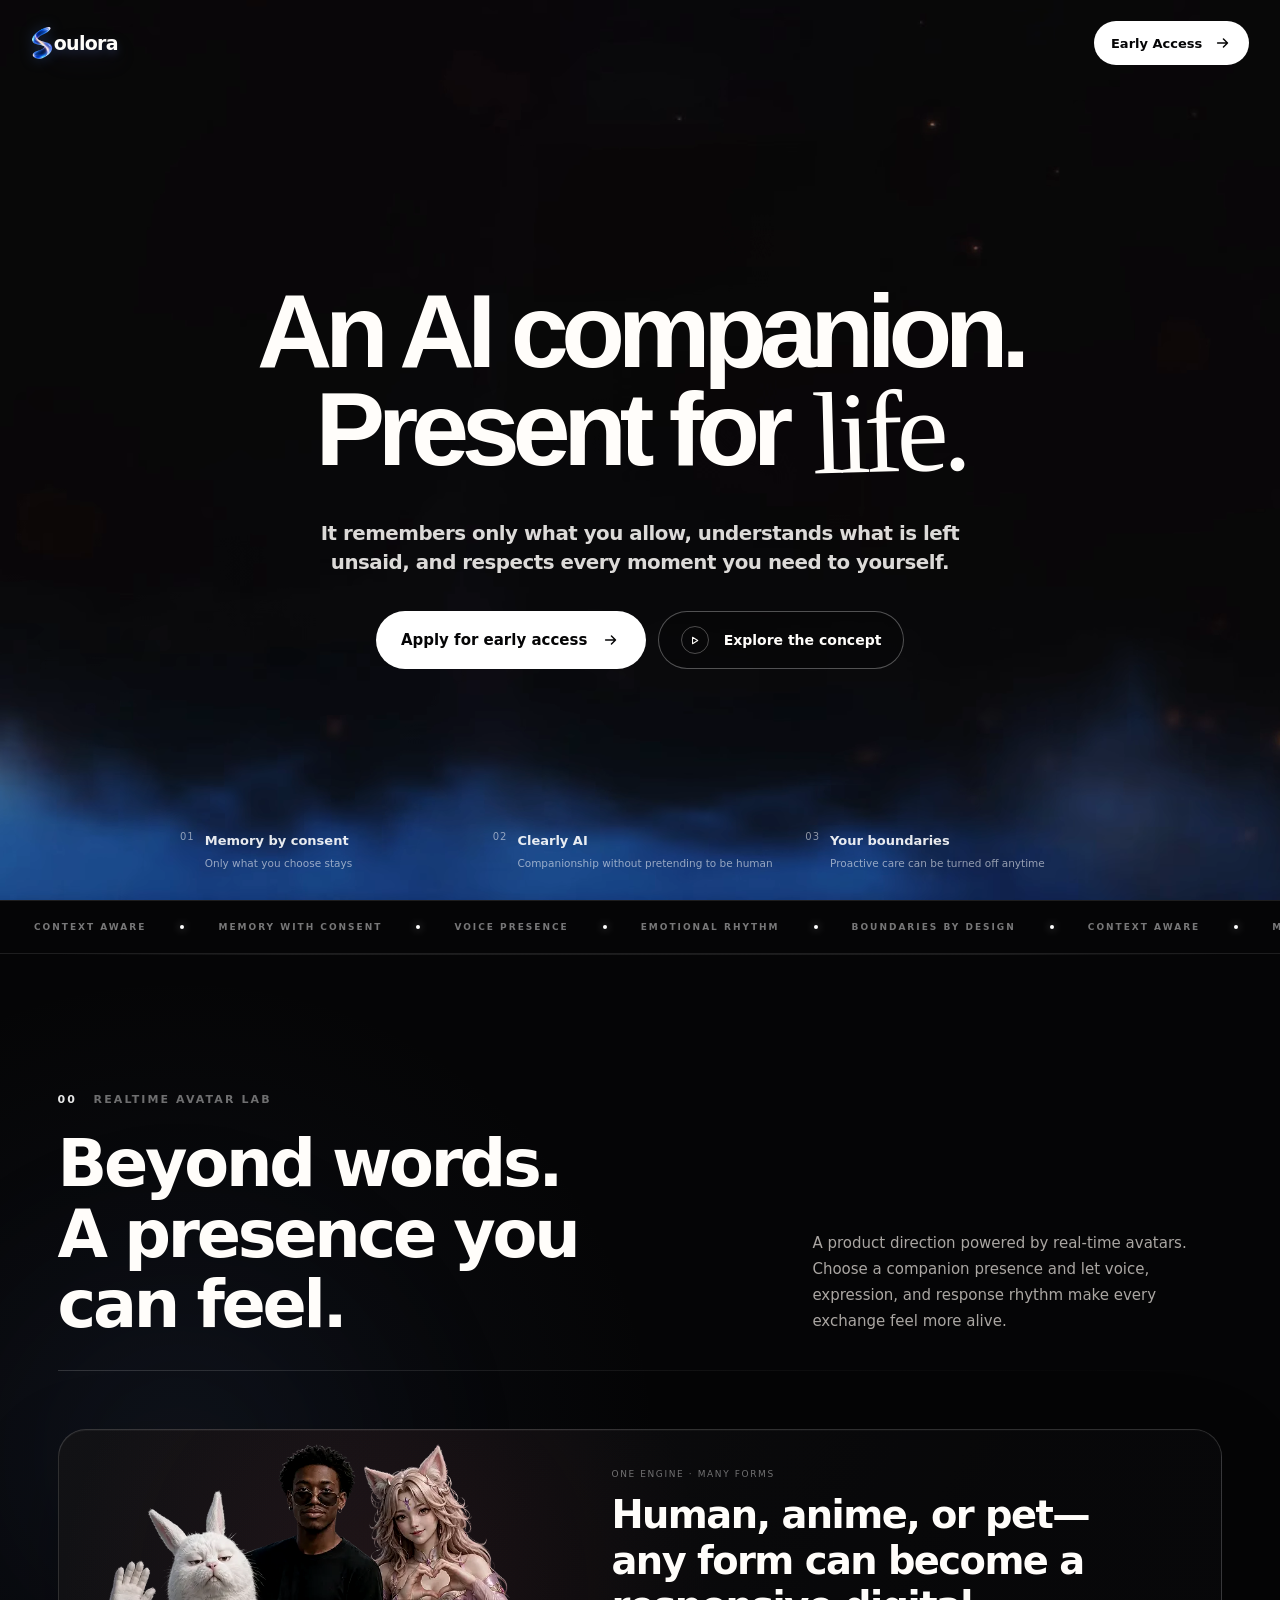
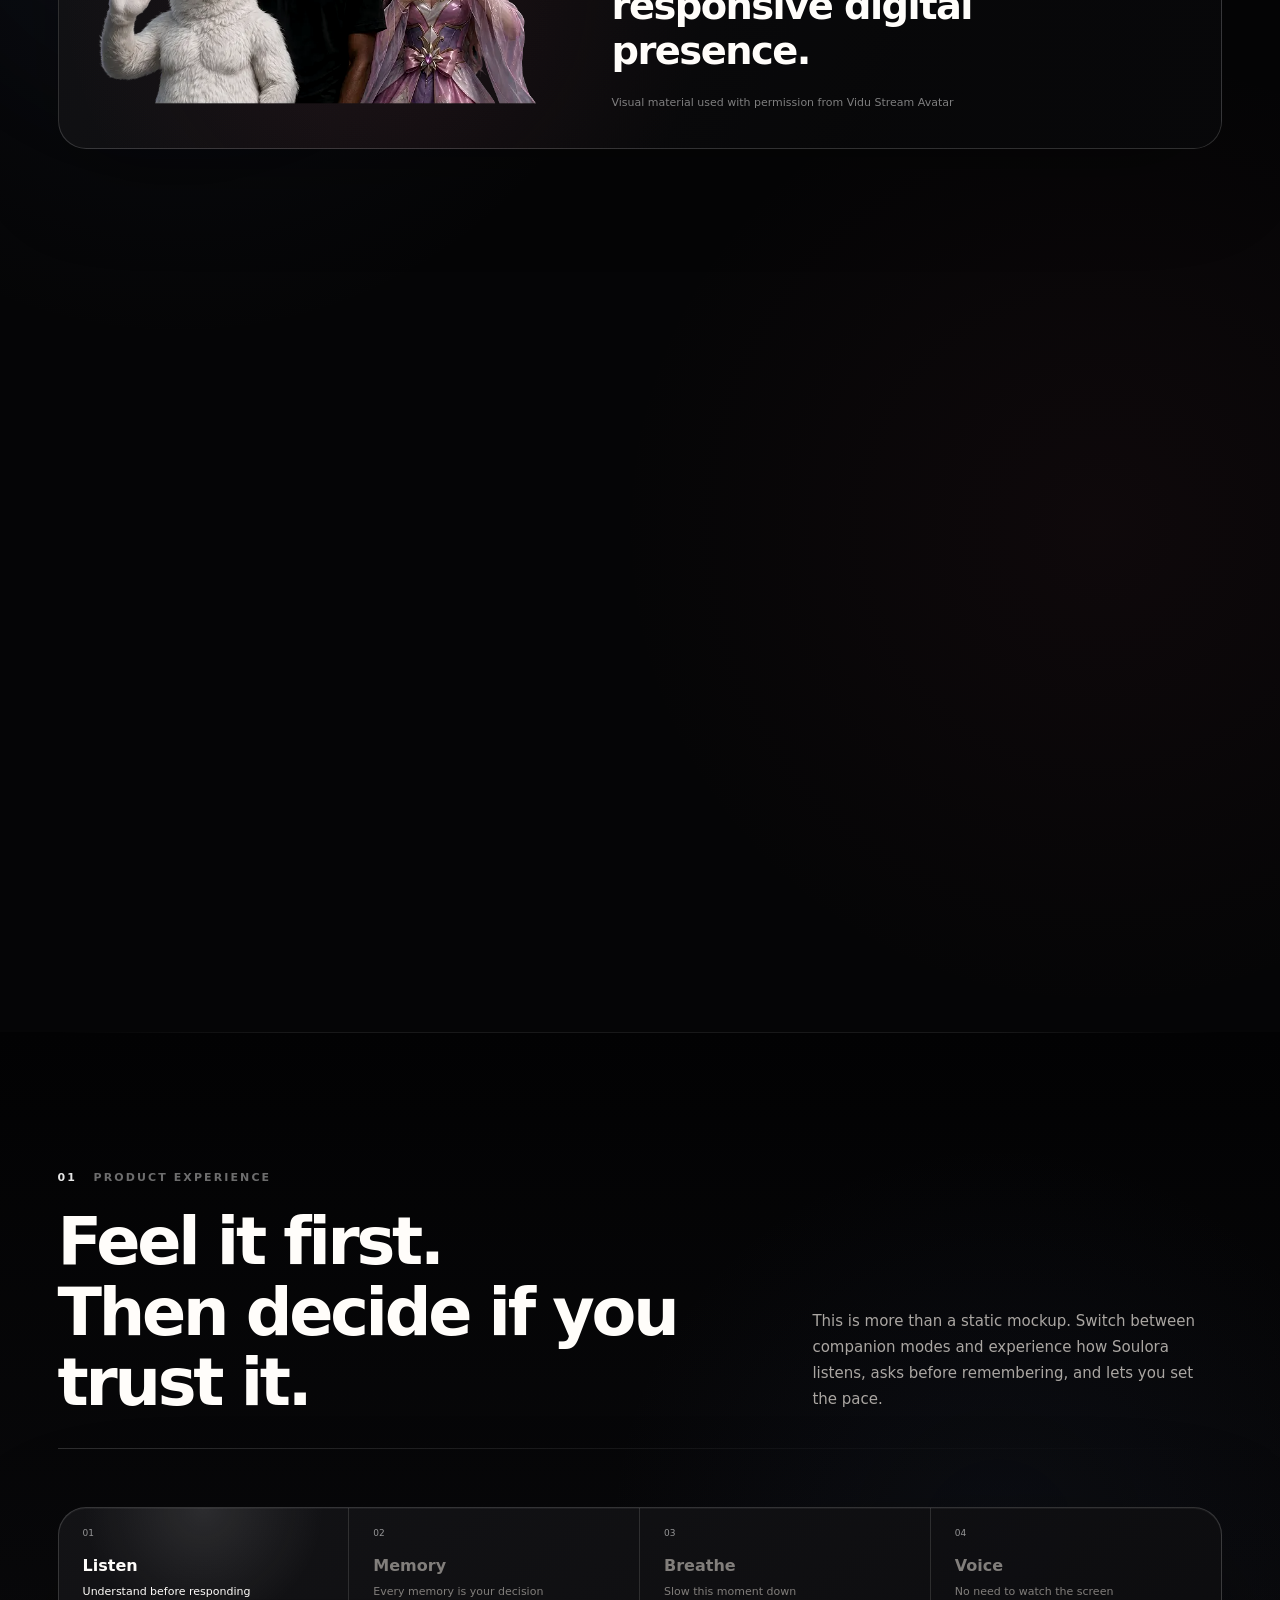
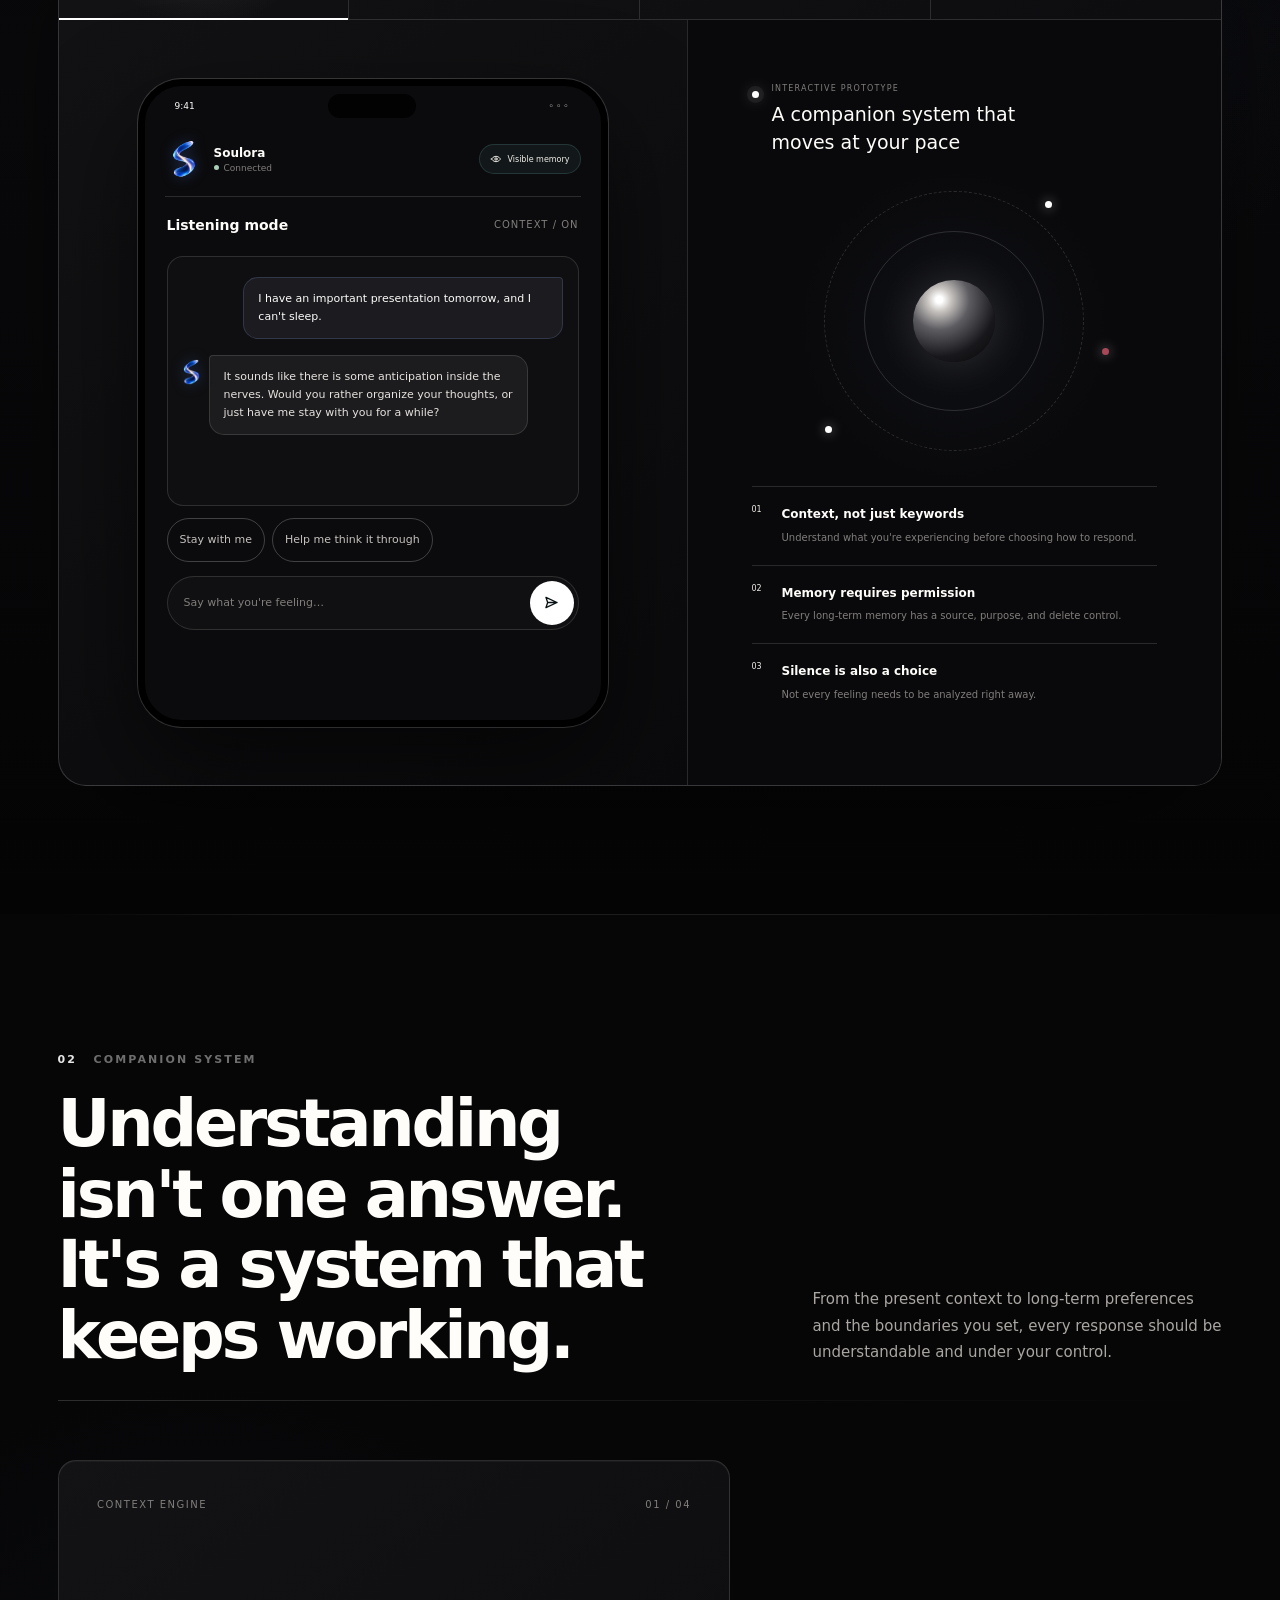
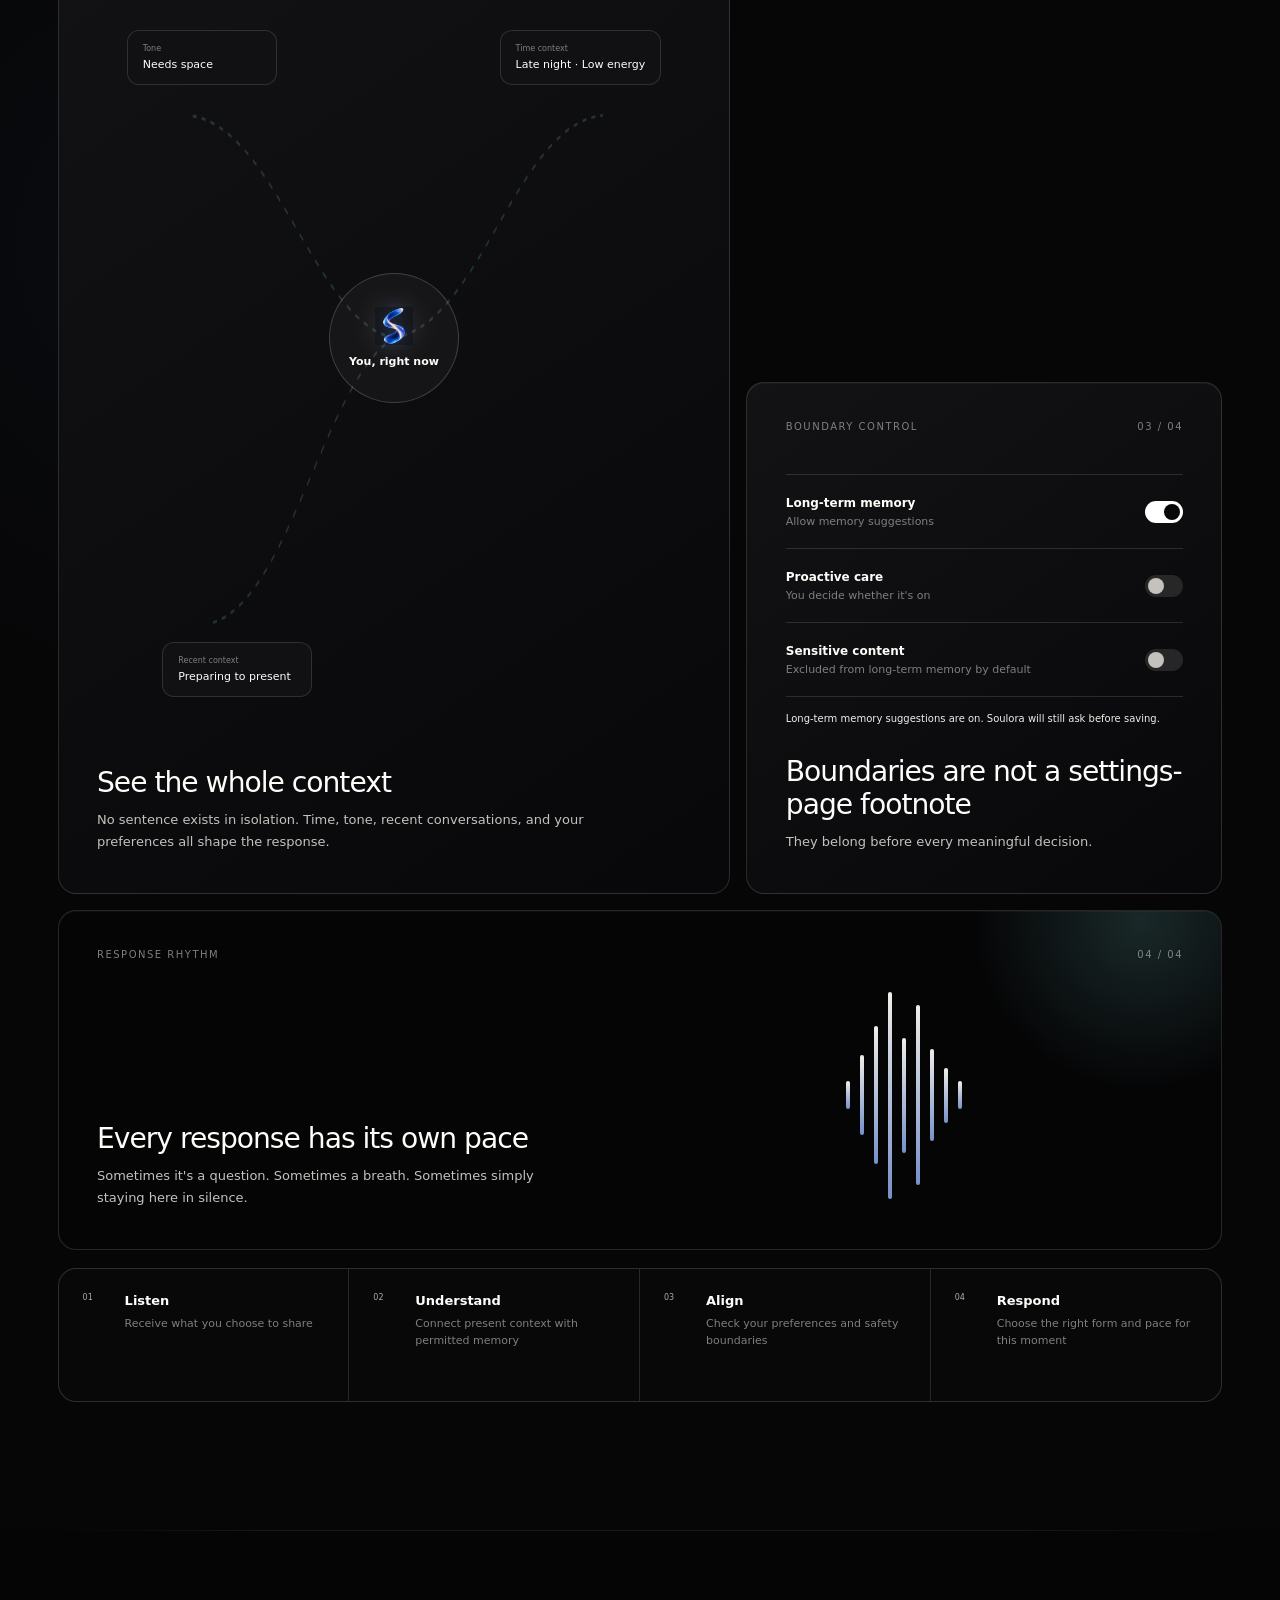
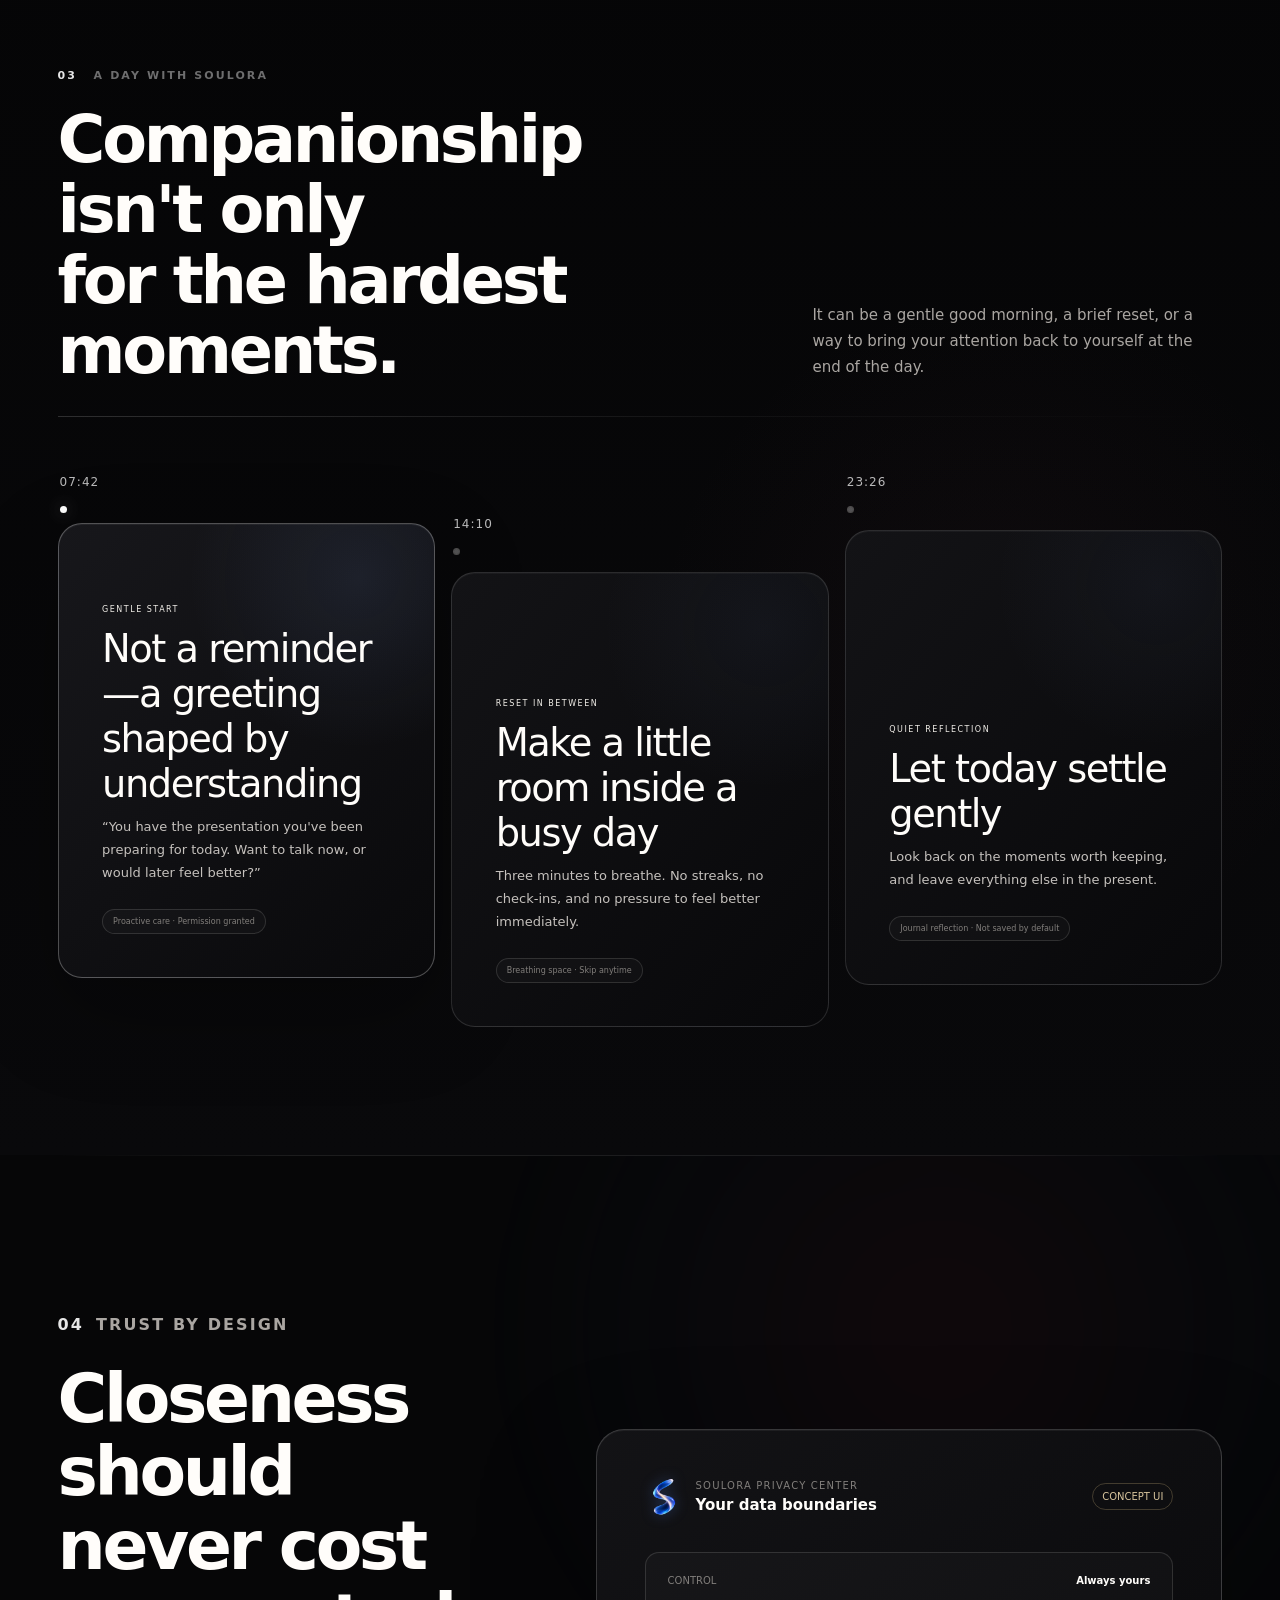
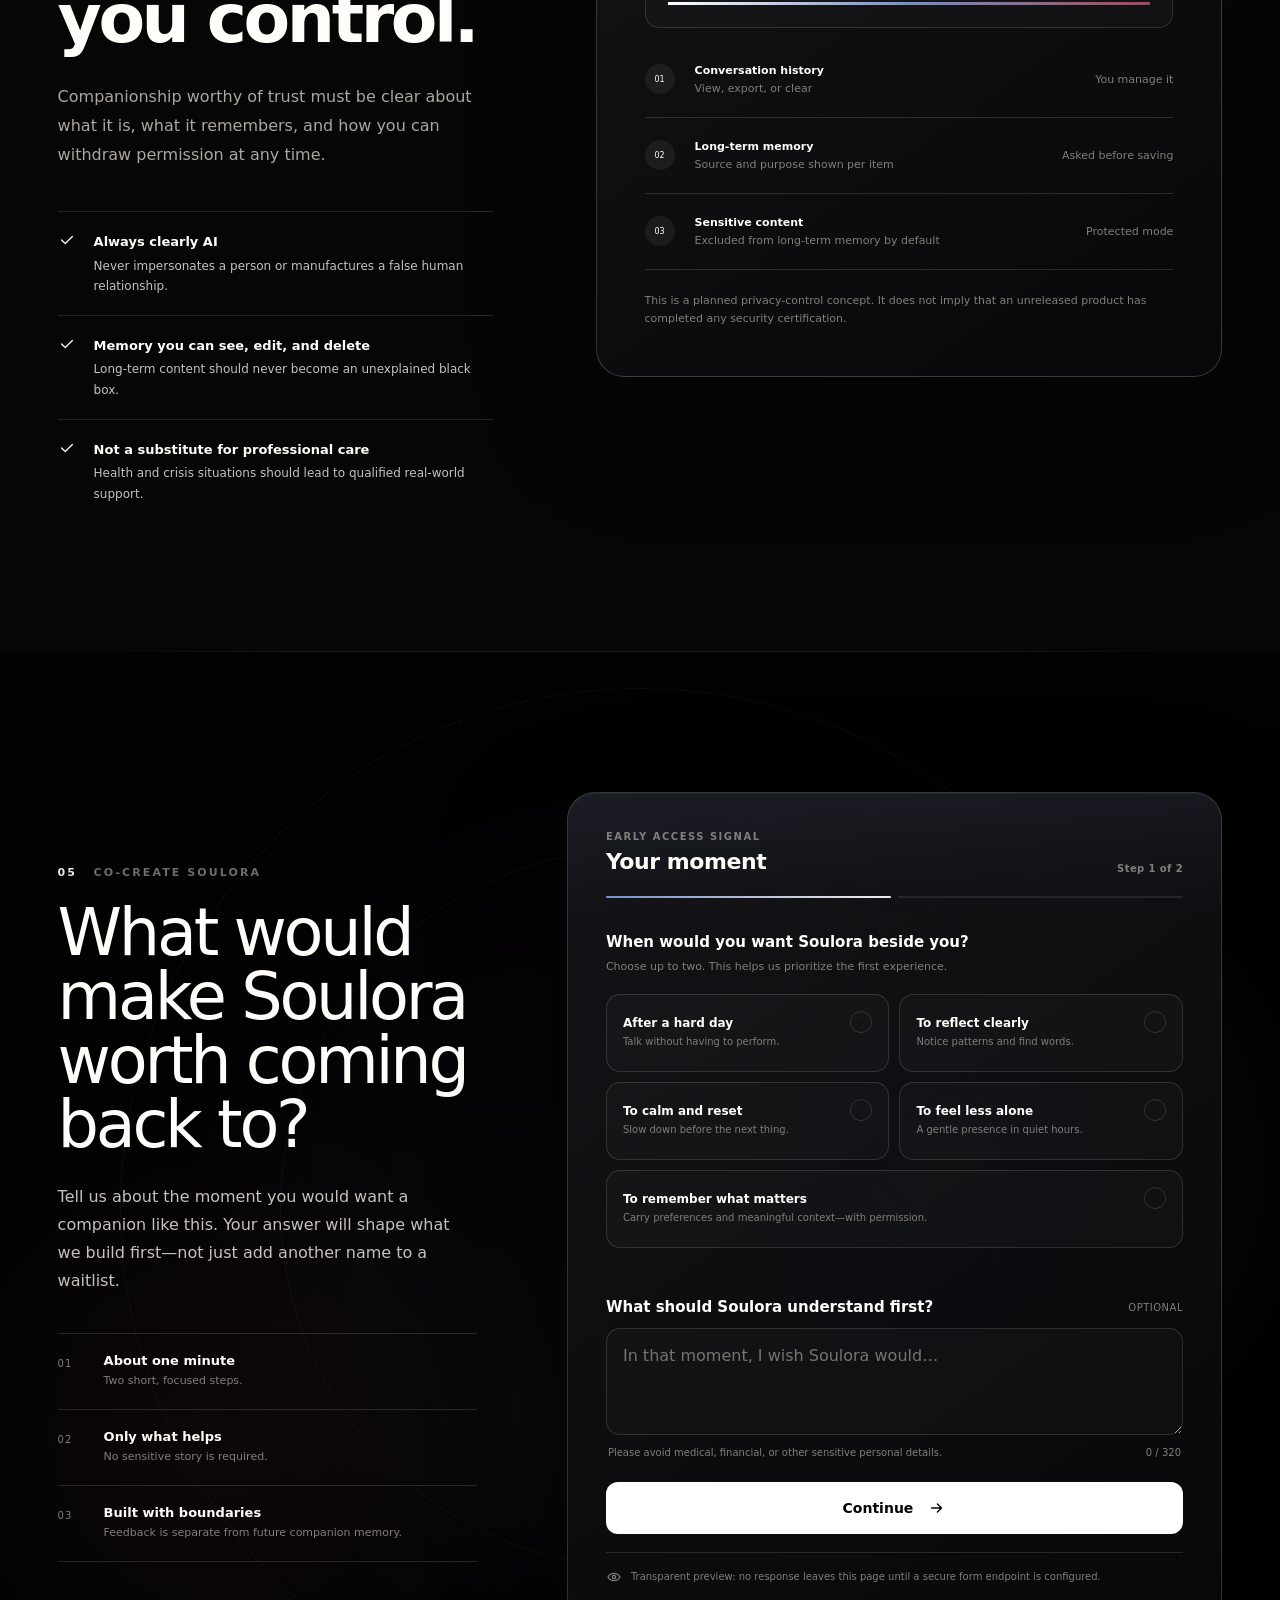
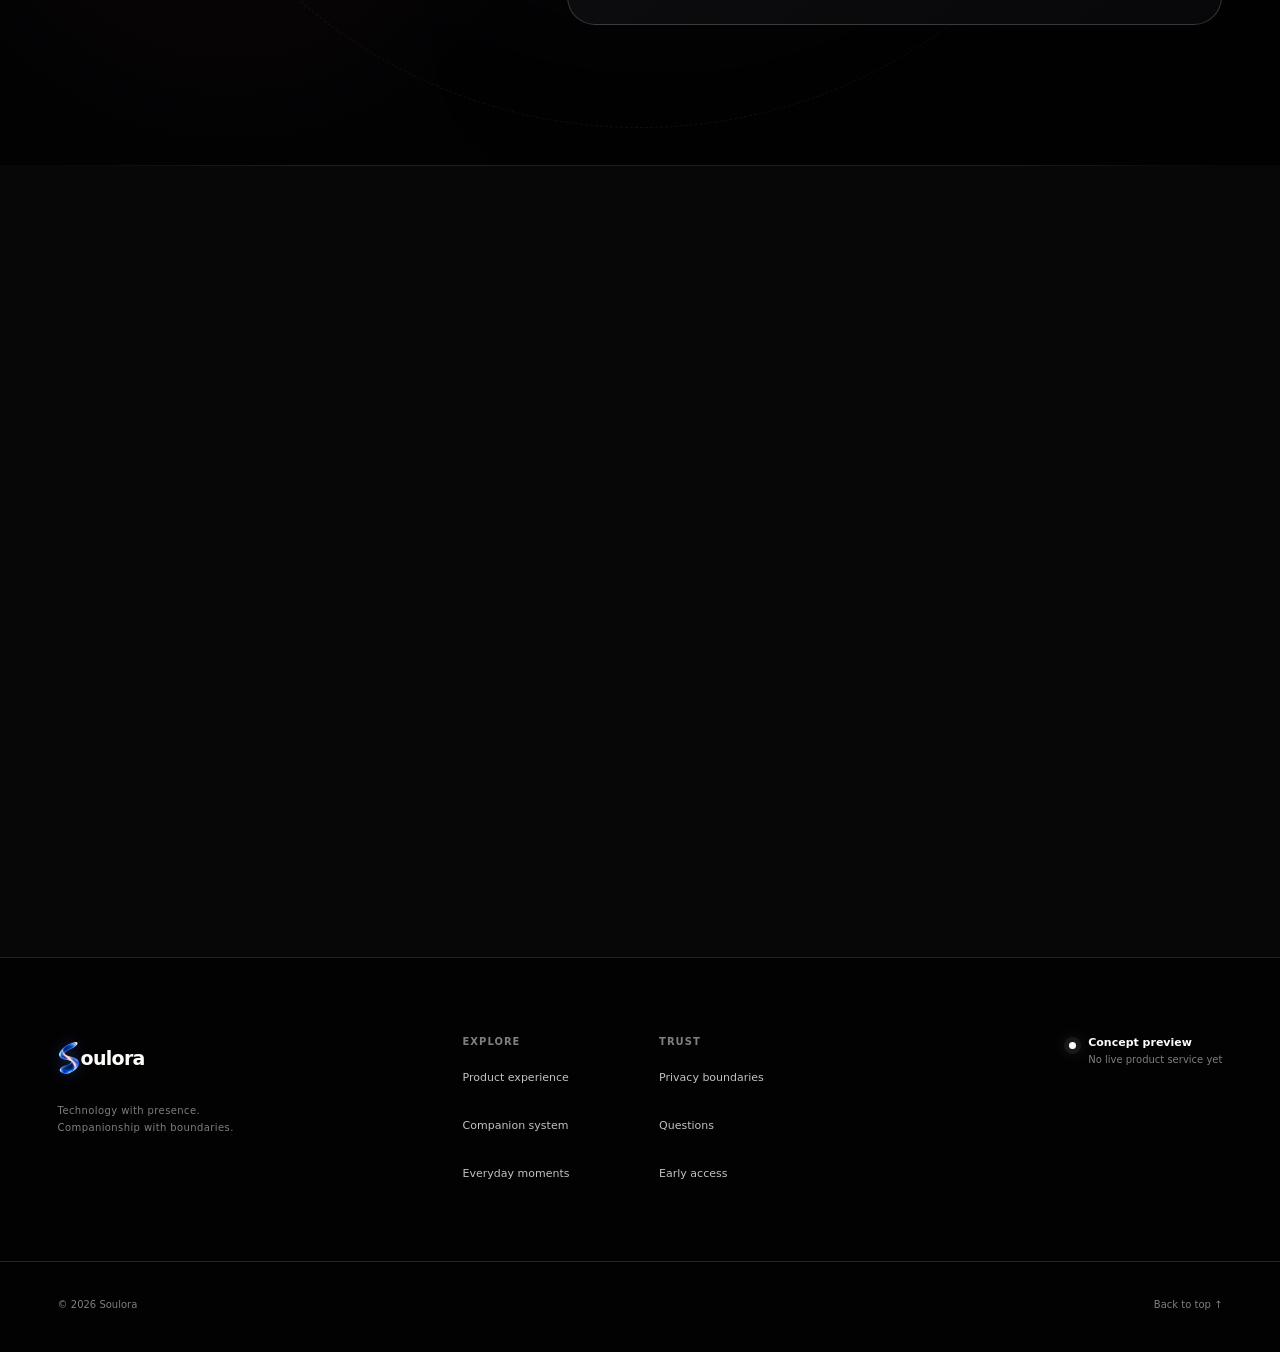
==== commit 5ed1cbaf: "搜集用户的意向和信息" ====
--- a/index.html
+++ b/index.html
@@ -24,7 +24,7 @@
     <link rel="icon" href="assets/brand/soulora-favicon-64.png" type="image/png" sizes="64x64" />
     <link rel="apple-touch-icon" href="assets/brand/soulora-apple-touch-icon.png" sizes="180x180" />
     <link rel="manifest" href="site.webmanifest" />
-    <link rel="stylesheet" href="styles.css?v=20260921-live-viewport-v1" />
+    <link rel="stylesheet" href="styles.css?v=20260921-feedback-v1" />
     <script>document.documentElement.classList.remove("no-js");</script>
   </head>
   <body class="has-crisp-hero-video">
@@ -55,7 +55,7 @@
         </button>
       </div>
       <nav class="mobile-menu" id="mobile-menu" aria-label="Mobile navigation" hidden data-mobile-menu>
-        <a href="#avatars"><span>00</span> Live Avatars</a><a href="#experience"><span>01</span> Experience</a><a href="#system"><span>02</span> Companion System</a><a href="#moments"><span>03</span> Everyday Moments</a><a href="#safety"><span>04</span> Privacy</a><a href="#faq"><span>05</span> Questions</a>
+        <a href="#avatars"><span>00</span> Live Avatars</a><a href="#experience"><span>01</span> Experience</a><a href="#system"><span>02</span> Companion System</a><a href="#moments"><span>03</span> Everyday Moments</a><a href="#safety"><span>04</span> Privacy</a><a href="#faq"><span>06</span> Questions</a>
         <a class="mobile-menu-cta" href="#early-access">Apply for early access <svg aria-hidden="true"><use href="#icon-arrow"></use></svg></a>
       </nav>
     </header>
@@ -202,14 +202,86 @@
       </section>
 
       <section class="early-access section" data-scroll-section="early-access" aria-labelledby="access-title">
-        <div class="access-orbit access-orbit-a" aria-hidden="true"></div><div class="access-orbit access-orbit-b" aria-hidden="true"></div><div class="access-light" aria-hidden="true"></div><div class="page-container access-inner reveal" id="early-access"><span class="access-orb" aria-hidden="true"><i></i></span><p class="section-label centered-label">EARLY ACCESS</p><h2 id="access-title">Meet an AI companion<br /> that truly respects you.</h2><p>Join the early access list and help us define the warmth and boundaries AI companionship should have.</p>
-          <form class="access-form" id="access-form" novalidate data-endpoint=""><div class="field-group"><label for="email">Your email</label><div class="field-control"><input id="email" name="email" type="email" inputmode="email" autocomplete="email" placeholder="name@example.com" required aria-describedby="email-help email-error" /><span class="field-state" aria-hidden="true"><svg><use href="#icon-check"></use></svg></span></div><small id="email-help">Used only for early access updates. This preview does not upload your email.</small><p class="field-error" id="email-error" aria-live="polite"></p></div><button class="button button-primary access-submit" type="submit"><span>Apply for early access</span><svg aria-hidden="true"><use href="#icon-arrow"></use></svg></button></form><div class="form-result" id="form-result" role="status" aria-live="polite"></div><div class="access-meta"><span>Concept preview</span><i></i><span>No fake download links</span><i></i><span>Real application service before launch</span></div></div>
-      </section>
-
-      <section class="faq section" data-scroll-section="faq" aria-labelledby="faq-title"><div class="page-container faq-grid" id="faq"><header class="faq-header reveal"><p class="section-label"><span>05</span> QUESTIONS</p><h2 id="faq-title">Before we get closer,<br />let's make the boundaries clear.</h2><p>More questions? Before launch, we'll publish complete privacy, terms of service, and data-processing information.</p></header><div class="faq-list reveal delay-1"><details><summary><span>Is Soulora a real person?</span><i aria-hidden="true"></i></summary><p>No. Soulora is an AI companion product concept. It clearly identifies itself as AI, never pretends to be human, and does not replace real-world relationships.</p></details><details><summary><span>Will it automatically remember everything I say?</span><i aria-hidden="true"></i></summary><p>The design goal is to separate the current conversation from long-term memory. Anything saved for the long term must explain its purpose and receive your permission first.</p></details><details><summary><span>Can it replace therapy or medical care?</span><i aria-hidden="true"></i></summary><p>No. Soulora is a concept for everyday conversation and emotional support—not diagnosis or treatment. In a crisis or health situation, contact qualified real-world support.</p></details><details><summary><span>Can I download it now?</span><i aria-hidden="true"></i></summary><p>Not yet. This website presents an interactive product concept. Launch timing, supported platforms, and a real application channel will be announced when they are ready.</p></details></div></div></section>
+        <div class="access-orbit access-orbit-a" aria-hidden="true"></div><div class="access-orbit access-orbit-b" aria-hidden="true"></div><div class="access-light" aria-hidden="true"></div>
+        <div class="page-container access-inner reveal" id="early-access">
+          <div class="access-intro">
+            <p class="section-label"><span>05</span> CO-CREATE SOULORA</p>
+            <h2 id="access-title">What would make Soulora worth coming back to?</h2>
+            <p>Tell us about the moment you would want a companion like this. Your answer will shape what we build first—not just add another name to a waitlist.</p>
+            <div class="feedback-promises" aria-label="What to expect">
+              <div><span>01</span><p><strong>About one minute</strong><small>Two short, focused steps.</small></p></div>
+              <div><span>02</span><p><strong>Only what helps</strong><small>No sensitive story is required.</small></p></div>
+              <div><span>03</span><p><strong>Built with boundaries</strong><small>Feedback is separate from future companion memory.</small></p></div>
+            </div>
+          </div>
+
+          <div class="feedback-panel" data-feedback-panel>
+            <div class="feedback-panel-head">
+              <div><small>EARLY ACCESS SIGNAL</small><strong data-step-title>Your moment</strong></div>
+              <span data-form-progress>Step 1 of 2</span>
+            </div>
+            <div class="feedback-progress" aria-hidden="true"><i data-progress-segment="1"></i><i data-progress-segment="2"></i></div>
+
+            <form class="access-form" id="access-form" novalidate data-endpoint="">
+              <div class="feedback-step" data-form-step="intent">
+                <fieldset class="feedback-fieldset" aria-describedby="intent-help intent-error">
+                  <legend>When would you want Soulora beside you?</legend>
+                  <p class="field-hint" id="intent-help">Choose up to two. This helps us prioritize the first experience.</p>
+                  <div class="feedback-choice-grid">
+                    <label class="feedback-choice"><input type="checkbox" name="moments" value="talk-through-a-hard-day" /><span><svg aria-hidden="true"><use href="#icon-check"></use></svg><strong>After a hard day</strong><small>Talk without having to perform.</small></span></label>
+                    <label class="feedback-choice"><input type="checkbox" name="moments" value="reflect-and-journal" /><span><svg aria-hidden="true"><use href="#icon-check"></use></svg><strong>To reflect clearly</strong><small>Notice patterns and find words.</small></span></label>
+                    <label class="feedback-choice"><input type="checkbox" name="moments" value="calm-and-reset" /><span><svg aria-hidden="true"><use href="#icon-check"></use></svg><strong>To calm and reset</strong><small>Slow down before the next thing.</small></span></label>
+                    <label class="feedback-choice"><input type="checkbox" name="moments" value="feel-less-alone" /><span><svg aria-hidden="true"><use href="#icon-check"></use></svg><strong>To feel less alone</strong><small>A gentle presence in quiet hours.</small></span></label>
+                    <label class="feedback-choice feedback-choice-wide"><input type="checkbox" name="moments" value="remember-what-matters" /><span><svg aria-hidden="true"><use href="#icon-check"></use></svg><strong>To remember what matters</strong><small>Carry preferences and meaningful context—with permission.</small></span></label>
+                  </div>
+                  <p class="field-error" id="intent-error" aria-live="polite"></p>
+                </fieldset>
+
+                <div class="field-group feedback-note-field">
+                  <div class="field-label-row"><label for="feedback-note">What should Soulora understand first?</label><span>Optional</span></div>
+                  <textarea id="feedback-note" name="feedback_note" rows="3" maxlength="320" placeholder="In that moment, I wish Soulora would…" aria-describedby="feedback-note-help feedback-count"></textarea>
+                  <div class="field-meta"><small id="feedback-note-help">Please avoid medical, financial, or other sensitive personal details.</small><span id="feedback-count" aria-live="polite">0 / 320</span></div>
+                </div>
+
+                <button class="button button-primary feedback-next" type="button" data-next-step><span>Continue</span><svg aria-hidden="true"><use href="#icon-arrow"></use></svg></button>
+              </div>
+
+              <div class="feedback-step" data-form-step="contact" hidden>
+                <fieldset class="feedback-fieldset compact-fieldset" aria-describedby="platform-help platform-error">
+                  <legend>Where would you try Soulora first?</legend>
+                  <p class="field-hint" id="platform-help">Choose the platform that feels most natural.</p>
+                  <div class="platform-choices">
+                    <label><input type="radio" name="platform" value="iphone" /><span>iPhone</span></label>
+                    <label><input type="radio" name="platform" value="android" /><span>Android</span></label>
+                    <label><input type="radio" name="platform" value="web" /><span>Web</span></label>
+                    <label><input type="radio" name="platform" value="unsure" /><span>Not sure</span></label>
+                  </div>
+                  <p class="field-error" id="platform-error" aria-live="polite"></p>
+                </fieldset>
+
+                <div class="field-group">
+                  <div class="field-label-row"><label for="email">Where can we reach you?</label><span>Required</span></div>
+                  <div class="field-control"><input id="email" name="email" type="email" inputmode="email" autocomplete="email" placeholder="name@example.com" required aria-describedby="email-help email-error" /><span class="field-state" aria-hidden="true"><svg><use href="#icon-check"></use></svg></span></div>
+                  <small id="email-help">For research follow-up and early access only. No marketing lists.</small>
+                  <p class="field-error" id="email-error" aria-live="polite"></p>
+                </div>
+
+                <label class="research-opt-in"><input type="checkbox" name="research_opt_in" /><span><strong>I'm open to a short research conversation.</strong><small>Optional. We may email you once to invite you.</small></span></label>
+
+                <div class="feedback-actions"><button class="feedback-back" type="button" data-previous-step>Back</button><button class="button button-primary access-submit" type="submit"><span>Share my perspective</span><svg aria-hidden="true"><use href="#icon-arrow"></use></svg></button></div>
+              </div>
+            </form>
+
+            <div class="form-result" id="form-result" role="status" aria-live="polite" hidden><span aria-hidden="true"><svg><use href="#icon-check"></use></svg></span><div><strong data-result-title></strong><p data-result-message></p></div></div>
+            <p class="feedback-privacy"><svg aria-hidden="true"><use href="#icon-eye"></use></svg><span>Transparent preview: no response leaves this page until a secure form endpoint is configured.</span></p>
+          </div>
+        </div>
+      </section>
+
+      <section class="faq section" data-scroll-section="faq" aria-labelledby="faq-title"><div class="page-container faq-grid" id="faq"><header class="faq-header reveal"><p class="section-label"><span>06</span> QUESTIONS</p><h2 id="faq-title">Before we get closer,<br />let's make the boundaries clear.</h2><p>More questions? Before launch, we'll publish complete privacy, terms of service, and data-processing information.</p></header><div class="faq-list reveal delay-1"><details><summary><span>Is Soulora a real person?</span><i aria-hidden="true"></i></summary><p>No. Soulora is an AI companion product concept. It clearly identifies itself as AI, never pretends to be human, and does not replace real-world relationships.</p></details><details><summary><span>Will it automatically remember everything I say?</span><i aria-hidden="true"></i></summary><p>The design goal is to separate the current conversation from long-term memory. Anything saved for the long term must explain its purpose and receive your permission first.</p></details><details><summary><span>Can it replace therapy or medical care?</span><i aria-hidden="true"></i></summary><p>No. Soulora is a concept for everyday conversation and emotional support—not diagnosis or treatment. In a crisis or health situation, contact qualified real-world support.</p></details><details><summary><span>Can I download it now?</span><i aria-hidden="true"></i></summary><p>Not yet. This website presents an interactive product concept. Launch timing, supported platforms, and a real application channel will be announced when they are ready.</p></details></div></div></section>
     </main>
 
     <footer class="site-footer"><div class="page-container footer-grid"><div><a class="brand footer-brand" href="#top" aria-label="Soulora home"><span class="brand-orb" aria-hidden="true"><i></i></span><span class="brand-name">oulora</span></a><p>Technology with presence.<br />Companionship with boundaries.</p></div><div class="footer-links"><div><strong>EXPLORE</strong><a href="#experience">Product experience</a><a href="#system">Companion system</a><a href="#moments">Everyday moments</a></div><div><strong>TRUST</strong><a href="#safety">Privacy boundaries</a><a href="#faq">Questions</a><a href="#early-access">Early access</a></div></div><div class="footer-state"><span class="live-dot"></span><p><strong>Concept preview</strong><small>No live product service yet</small></p></div></div><div class="page-container footer-bottom"><span>© 2026 Soulora</span><a href="#top">Back to top ↑</a></div></footer>
-    <script src="script.js?v=20260921-live-viewport-v1"></script>
+    <script src="script.js?v=20260921-feedback-v1"></script>
   </body>
 </html>
--- a/styles.css
+++ b/styles.css
@@ -2177,3 +2177,744 @@
 .faq-list summary:active {
   transform: translateY(1px) scale(.985);
 }
+
+/* Early-access research — progressive intent and feedback collection. */
+.early-access {
+  min-height: max(calc(var(--viewport-height) + 16px), 980px);
+  place-items: center;
+  text-align: left;
+}
+
+.early-access::before {
+  content: "";
+  position: absolute;
+  inset: 0;
+  pointer-events: none;
+  background:
+    radial-gradient(circle at 76% 46%, rgba(118,144,201,.105), transparent 30%),
+    radial-gradient(circle at 18% 70%, rgba(168,71,88,.065), transparent 26%);
+}
+
+.access-inner {
+  width: min(100%, 1320px);
+  max-width: none;
+  display: grid;
+  grid-template-columns: minmax(320px, .78fr) minmax(540px, 1.22fr);
+  align-items: center;
+  gap: clamp(48px, 7vw, 112px);
+}
+
+.access-intro {
+  position: relative;
+  z-index: 1;
+}
+
+.access-intro .section-label {
+  justify-content: flex-start;
+}
+
+.access-inner .access-intro h2 {
+  max-width: 650px;
+  margin: 22px 0 0;
+  font-size: clamp(48px, 5.1vw, 74px);
+  line-height: .98;
+  text-align: left;
+}
+
+.access-inner .access-intro > p:not(.section-label) {
+  max-width: 560px;
+  margin: 26px 0 0;
+  color: var(--ink-2);
+  font-size: 16px;
+  line-height: 1.75;
+}
+
+.feedback-promises {
+  max-width: 560px;
+  margin-top: 38px;
+  border-top: 1px solid var(--line);
+}
+
+.feedback-promises > div {
+  min-height: 76px;
+  display: grid;
+  grid-template-columns: 34px 1fr;
+  align-items: center;
+  gap: 12px;
+  border-bottom: 1px solid var(--line);
+}
+
+.feedback-promises > div > span {
+  align-self: start;
+  margin-top: 24px;
+  color: var(--ink-3);
+  font-size: 10px;
+  font-variant-numeric: tabular-nums;
+  letter-spacing: 1px;
+}
+
+.feedback-promises p {
+  margin: 0;
+  display: flex;
+  flex-direction: column;
+  gap: 5px;
+}
+
+.feedback-promises strong {
+  font-size: 13px;
+  font-weight: 610;
+}
+
+.feedback-promises small {
+  color: var(--ink-3);
+  font-size: 11px;
+  line-height: 1.45;
+}
+
+.feedback-panel {
+  position: relative;
+  z-index: 2;
+  width: 100%;
+  min-width: 0;
+  padding: clamp(24px, 3vw, 42px);
+  background: linear-gradient(145deg, rgba(21,21,25,.95), rgba(8,8,10,.94));
+  border: 1px solid rgba(255,252,247,.17);
+  border-radius: 28px;
+  box-shadow: inset 0 1px rgba(255,255,255,.055), 0 44px 130px rgba(0,0,0,.42);
+}
+
+.feedback-panel::before {
+  content: "";
+  position: absolute;
+  inset: 0 0 auto;
+  height: 120px;
+  pointer-events: none;
+  border-radius: 28px 28px 0 0;
+  background: linear-gradient(180deg, rgba(118,144,201,.07), transparent);
+}
+
+.feedback-panel-head {
+  position: relative;
+  display: flex;
+  align-items: end;
+  justify-content: space-between;
+  gap: 24px;
+}
+
+.feedback-panel-head > div {
+  display: flex;
+  flex-direction: column;
+  gap: 7px;
+}
+
+.feedback-panel-head small,
+.feedback-panel-head > span {
+  color: var(--ink-3);
+  font-size: 10px;
+  font-weight: 650;
+  letter-spacing: 1.5px;
+}
+
+.feedback-panel-head strong {
+  font-size: 22px;
+  font-weight: 570;
+  letter-spacing: -.45px;
+}
+
+.feedback-panel-head > span {
+  letter-spacing: .4px;
+  font-variant-numeric: tabular-nums;
+}
+
+.feedback-progress {
+  position: relative;
+  margin: 22px 0 34px;
+  display: grid;
+  grid-template-columns: 1fr 1fr;
+  gap: 7px;
+}
+
+.feedback-progress i {
+  height: 2px;
+  overflow: hidden;
+  background: rgba(255,255,255,.09);
+  border-radius: 2px;
+}
+
+.feedback-progress i::after {
+  content: "";
+  width: 100%;
+  height: 100%;
+  display: block;
+  background: linear-gradient(90deg, var(--mist), var(--accent));
+  transform: scaleX(0);
+  transform-origin: left;
+  transition: transform .45s var(--ease);
+}
+
+.feedback-panel[data-current-step="1"] [data-progress-segment="1"]::after,
+.feedback-panel[data-current-step="2"] .feedback-progress i::after,
+.feedback-panel.is-complete .feedback-progress i::after {
+  transform: scaleX(1);
+}
+
+.feedback-panel .access-form {
+  width: 100%;
+  margin: 0;
+  padding: 0;
+  display: block;
+  text-align: left;
+  background: transparent;
+  border: 0;
+  border-radius: 0;
+  box-shadow: none;
+}
+
+.feedback-step {
+  animation: feedbackStepIn .42s var(--ease) both;
+}
+
+.feedback-fieldset {
+  min-width: 0;
+  margin: 0;
+  padding: 0;
+  border: 0;
+}
+
+.feedback-fieldset legend,
+.field-label-row label {
+  margin: 0;
+  padding: 0;
+  color: var(--ink);
+  font-size: 15px;
+  font-weight: 590;
+  line-height: 1.35;
+}
+
+.field-hint {
+  margin: 7px 0 0;
+  color: var(--ink-3);
+  font-size: 11px;
+  line-height: 1.5;
+}
+
+.feedback-choice-grid {
+  margin-top: 18px;
+  display: grid;
+  grid-template-columns: repeat(2, minmax(0, 1fr));
+  gap: 10px;
+}
+
+.feedback-choice {
+  position: relative;
+  min-width: 0;
+  cursor: pointer;
+}
+
+.feedback-choice-wide {
+  grid-column: 1 / -1;
+}
+
+.feedback-choice input,
+.platform-choices input {
+  position: absolute;
+  width: 1px;
+  height: 1px;
+  margin: -1px;
+  opacity: 0;
+  pointer-events: none;
+}
+
+.feedback-choice > span {
+  position: relative;
+  min-height: 78px;
+  padding: 15px 46px 15px 16px;
+  display: flex;
+  flex-direction: column;
+  justify-content: center;
+  gap: 5px;
+  background: rgba(255,255,255,.025);
+  border: 1px solid var(--line);
+  border-radius: 14px;
+  transition: background .25s, border-color .25s, transform .25s var(--ease);
+}
+
+.feedback-choice > span > svg {
+  position: absolute;
+  top: 16px;
+  right: 16px;
+  width: 22px;
+  height: 22px;
+  padding: 4px;
+  color: #09090b;
+  background: transparent;
+  border: 1px solid var(--line-strong);
+  border-radius: 50%;
+  opacity: .48;
+  transition: opacity .25s, background .25s, border-color .25s;
+}
+
+.feedback-choice strong {
+  padding-right: 2px;
+  font-size: 12px;
+  font-weight: 580;
+}
+
+.feedback-choice small {
+  color: var(--ink-3);
+  font-size: 10px;
+  line-height: 1.45;
+}
+
+.feedback-choice:hover > span {
+  border-color: var(--line-strong);
+  background: rgba(255,255,255,.045);
+  transform: translateY(-1px);
+}
+
+.feedback-choice input:focus-visible + span,
+.platform-choices input:focus-visible + span {
+  outline: 2px solid var(--focus);
+  outline-offset: 3px;
+}
+
+.feedback-choice input:checked + span {
+  background: linear-gradient(135deg, rgba(118,144,201,.16), rgba(255,255,255,.045));
+  border-color: rgba(255,255,255,.34);
+}
+
+.feedback-choice input:checked + span > svg {
+  color: #080809;
+  background: var(--accent);
+  border-color: var(--accent);
+  opacity: 1;
+}
+
+.feedback-note-field {
+  margin-top: 24px;
+}
+
+.field-label-row,
+.field-meta {
+  display: flex;
+  align-items: center;
+  justify-content: space-between;
+  gap: 20px;
+}
+
+.field-label-row > span {
+  color: var(--ink-3);
+  font-size: 10px;
+  letter-spacing: .5px;
+  text-transform: uppercase;
+}
+
+.feedback-note-field textarea {
+  width: 100%;
+  min-height: 96px;
+  margin-top: 11px;
+  padding: 15px 16px;
+  resize: vertical;
+  color: var(--ink);
+  background: rgba(255,255,255,.025);
+  border: 1px solid var(--line);
+  border-radius: 14px;
+  outline: 0;
+  line-height: 1.55;
+  transition: border-color .2s, box-shadow .2s, background .2s;
+}
+
+.feedback-note-field textarea::placeholder {
+  color: #777470;
+}
+
+.feedback-note-field textarea:focus {
+  background: rgba(255,255,255,.04);
+  border-color: var(--accent);
+  box-shadow: 0 0 0 3px rgba(255,255,255,.07);
+}
+
+.field-meta {
+  align-items: start;
+  margin: 7px 2px 0;
+}
+
+.field-meta small,
+.field-meta span {
+  color: var(--ink-3);
+  font-size: 10px;
+  line-height: 1.45;
+}
+
+.field-meta small {
+  max-width: 420px;
+}
+
+.field-meta span {
+  flex: 0 0 auto;
+  font-variant-numeric: tabular-nums;
+}
+
+.feedback-panel .field-error {
+  min-height: 18px;
+  margin: 7px 2px 0;
+  color: var(--danger);
+  font-size: 10px;
+  line-height: 1.45;
+}
+
+.feedback-next {
+  width: 100%;
+  margin-top: 22px;
+  border-radius: 12px;
+  cursor: pointer;
+}
+
+.compact-fieldset {
+  margin-bottom: 22px;
+}
+
+.platform-choices {
+  margin-top: 14px;
+  display: grid;
+  grid-template-columns: repeat(4, 1fr);
+  gap: 8px;
+}
+
+.platform-choices label {
+  position: relative;
+  cursor: pointer;
+}
+
+.platform-choices label > span {
+  min-height: 46px;
+  padding: 0 10px;
+  display: grid;
+  place-items: center;
+  color: var(--ink-2);
+  background: rgba(255,255,255,.025);
+  border: 1px solid var(--line);
+  border-radius: 11px;
+  font-size: 11px;
+  font-weight: 570;
+  transition: color .2s, background .2s, border-color .2s;
+}
+
+.platform-choices label:hover > span {
+  color: var(--ink);
+  border-color: var(--line-strong);
+}
+
+.platform-choices input:checked + span {
+  color: #080809;
+  background: var(--accent);
+  border-color: var(--accent);
+}
+
+.feedback-panel .field-group > small {
+  margin-left: 2px;
+  color: var(--ink-3);
+  font-size: 10px;
+}
+
+.feedback-panel .field-control {
+  margin-top: 11px;
+}
+
+.feedback-panel .field-control input {
+  height: 54px;
+  background: rgba(255,255,255,.025);
+  border-color: var(--line);
+  border-radius: 14px;
+}
+
+.feedback-panel .field-control input:focus {
+  background: rgba(255,255,255,.04);
+  border-color: var(--accent);
+  box-shadow: 0 0 0 3px rgba(255,255,255,.07);
+}
+
+.research-opt-in {
+  min-height: 58px;
+  margin-top: 20px;
+  padding: 12px 14px;
+  display: flex;
+  align-items: flex-start;
+  gap: 12px;
+  background: rgba(255,255,255,.02);
+  border: 1px solid var(--line);
+  border-radius: 13px;
+  cursor: pointer;
+}
+
+.research-opt-in input {
+  width: 18px;
+  height: 18px;
+  margin: 1px 0 0;
+  flex: 0 0 auto;
+  accent-color: var(--accent);
+}
+
+.research-opt-in > span {
+  display: flex;
+  flex-direction: column;
+  gap: 4px;
+}
+
+.research-opt-in strong {
+  font-size: 11px;
+  font-weight: 580;
+}
+
+.research-opt-in small {
+  color: var(--ink-3);
+  font-size: 10px;
+  line-height: 1.4;
+}
+
+.feedback-actions {
+  margin-top: 22px;
+  display: grid;
+  grid-template-columns: 96px 1fr;
+  gap: 10px;
+}
+
+.feedback-back {
+  min-height: 52px;
+  color: var(--ink-2);
+  background: transparent;
+  border: 1px solid var(--line);
+  border-radius: 12px;
+  cursor: pointer;
+  transition: color .2s, border-color .2s, background .2s;
+}
+
+.feedback-back:hover {
+  color: var(--ink);
+  background: rgba(255,255,255,.035);
+  border-color: var(--line-strong);
+}
+
+.feedback-panel .access-submit {
+  width: 100%;
+  min-width: 0;
+  margin: 0;
+  border-radius: 12px;
+  cursor: pointer;
+}
+
+.feedback-panel .form-result {
+  width: 100%;
+  min-height: 72px;
+  margin: 24px 0 0;
+  padding: 15px;
+  display: flex;
+  align-items: flex-start;
+  gap: 13px;
+  color: var(--ink-2);
+  text-align: left;
+  background: rgba(255,255,255,.035);
+  border: 1px solid var(--line);
+  border-radius: 14px;
+}
+
+.feedback-panel .form-result > span {
+  width: 28px;
+  height: 28px;
+  flex: 0 0 auto;
+  display: grid;
+  place-items: center;
+  color: #080809;
+  background: var(--warning);
+  border-radius: 50%;
+}
+
+.feedback-panel .form-result > span svg {
+  width: 15px;
+  height: 15px;
+}
+
+.feedback-panel .form-result > div {
+  min-width: 0;
+}
+
+.feedback-panel .form-result strong {
+  display: block;
+  color: var(--ink);
+  font-size: 12px;
+  font-weight: 620;
+}
+
+.feedback-panel .form-result p {
+  margin: 4px 0 0;
+  color: var(--ink-2);
+  font-size: 10px;
+  line-height: 1.5;
+}
+
+.feedback-panel .form-result[data-state="success"] {
+  border-color: rgba(169,207,184,.3);
+}
+
+.feedback-panel .form-result[data-state="success"] > span {
+  background: var(--success);
+}
+
+.feedback-panel .form-result[data-state="error"] {
+  border-color: rgba(229,139,149,.32);
+}
+
+.feedback-panel .form-result[data-state="error"] > span {
+  background: var(--danger);
+}
+
+.feedback-panel.is-complete .access-form {
+  display: none;
+}
+
+.feedback-privacy {
+  margin: 18px 0 0;
+  padding-top: 16px;
+  display: flex;
+  align-items: flex-start;
+  gap: 9px;
+  color: var(--ink-3);
+  border-top: 1px solid var(--line);
+  font-size: 10px;
+  line-height: 1.5;
+}
+
+.feedback-privacy svg {
+  width: 16px;
+  height: 16px;
+  flex: 0 0 auto;
+}
+
+@keyframes feedbackStepIn {
+  from { opacity: 0; transform: translateX(8px); }
+}
+
+@media (max-width: 1100px) {
+  .access-inner {
+    grid-template-columns: minmax(290px, .72fr) minmax(520px, 1.28fr);
+    gap: 42px;
+  }
+
+  .feedback-panel {
+    padding: 28px;
+  }
+}
+
+@media (max-width: 980px) {
+  .early-access {
+    min-height: auto;
+  }
+
+  .access-inner {
+    grid-template-columns: 1fr;
+    gap: 56px;
+  }
+
+  .access-intro,
+  .access-inner .access-intro h2,
+  .access-inner .access-intro > p:not(.section-label),
+  .feedback-promises {
+    max-width: 720px;
+  }
+
+  .feedback-panel {
+    width: min(100%, 720px);
+  }
+}
+
+@media (max-width: 720px) {
+  .early-access {
+    min-height: auto;
+    padding-block: 92px !important;
+  }
+
+  .access-inner {
+    gap: 42px;
+  }
+
+  .access-inner .access-intro h2 {
+    font-size: clamp(38px, 11vw, 50px);
+    line-height: 1.02;
+  }
+
+  .access-inner .access-intro > p:not(.section-label) {
+    margin-top: 20px;
+    font-size: 14px;
+    line-height: 1.7;
+  }
+
+  .feedback-promises {
+    margin-top: 30px;
+  }
+
+  .feedback-panel {
+    padding: 22px 18px;
+    border-radius: 22px;
+  }
+
+  .feedback-panel::before {
+    border-radius: 22px 22px 0 0;
+  }
+
+  .feedback-panel-head strong {
+    font-size: 19px;
+  }
+
+  .feedback-progress {
+    margin-bottom: 28px;
+  }
+
+  .feedback-choice-grid {
+    grid-template-columns: 1fr;
+  }
+
+  .feedback-choice-wide {
+    grid-column: auto;
+  }
+
+  .feedback-choice > span {
+    min-height: 72px;
+  }
+
+  .platform-choices {
+    grid-template-columns: repeat(2, 1fr);
+  }
+
+  .field-meta {
+    gap: 12px;
+  }
+
+  .field-meta small {
+    max-width: 250px;
+  }
+
+  .feedback-actions {
+    grid-template-columns: 82px 1fr;
+  }
+
+  .feedback-panel .form-result {
+    text-align: left;
+  }
+}
+
+@media (hover: none), (pointer: coarse) {
+  .feedback-choice:hover > span {
+    transform: none;
+  }
+}
+
+@media (prefers-reduced-motion: reduce) {
+  .feedback-step {
+    animation: none;
+  }
+
+  .feedback-progress i::after,
+  .feedback-choice > span {
+    transition: none;
+  }
+}
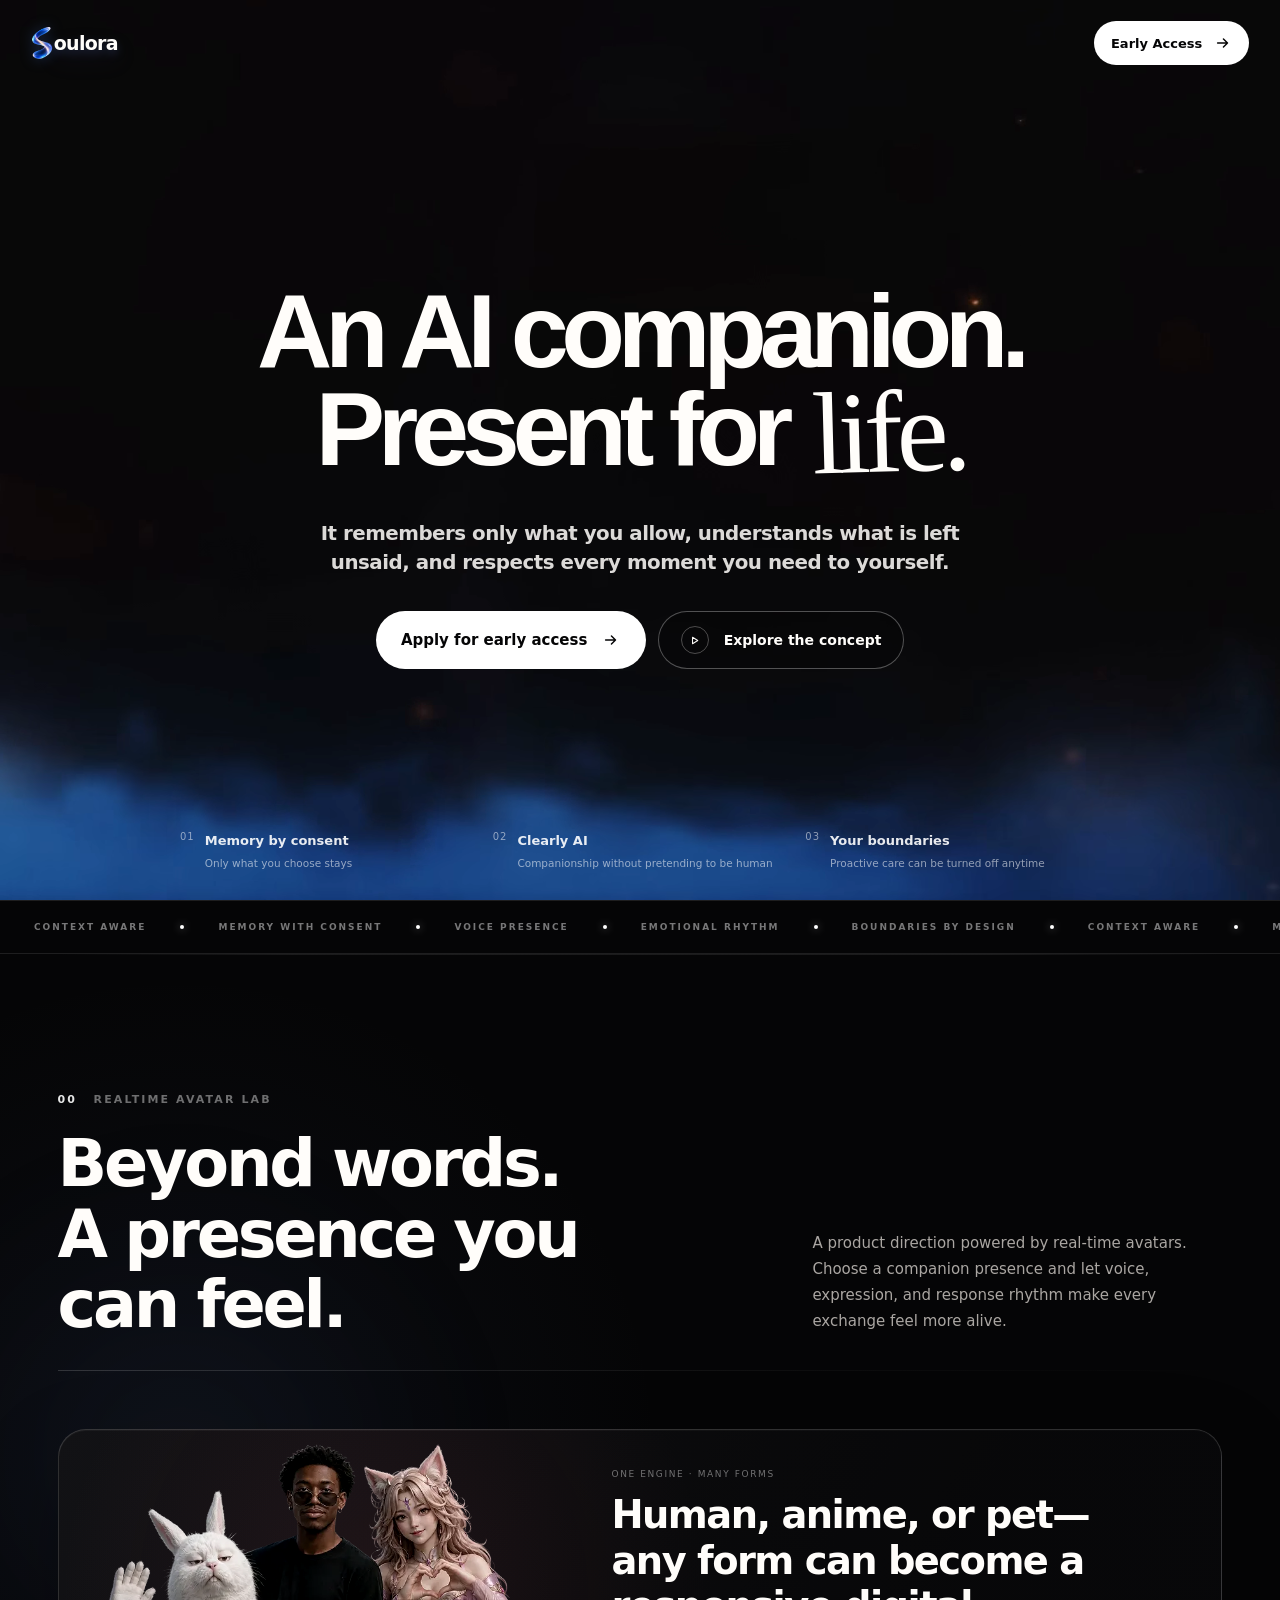
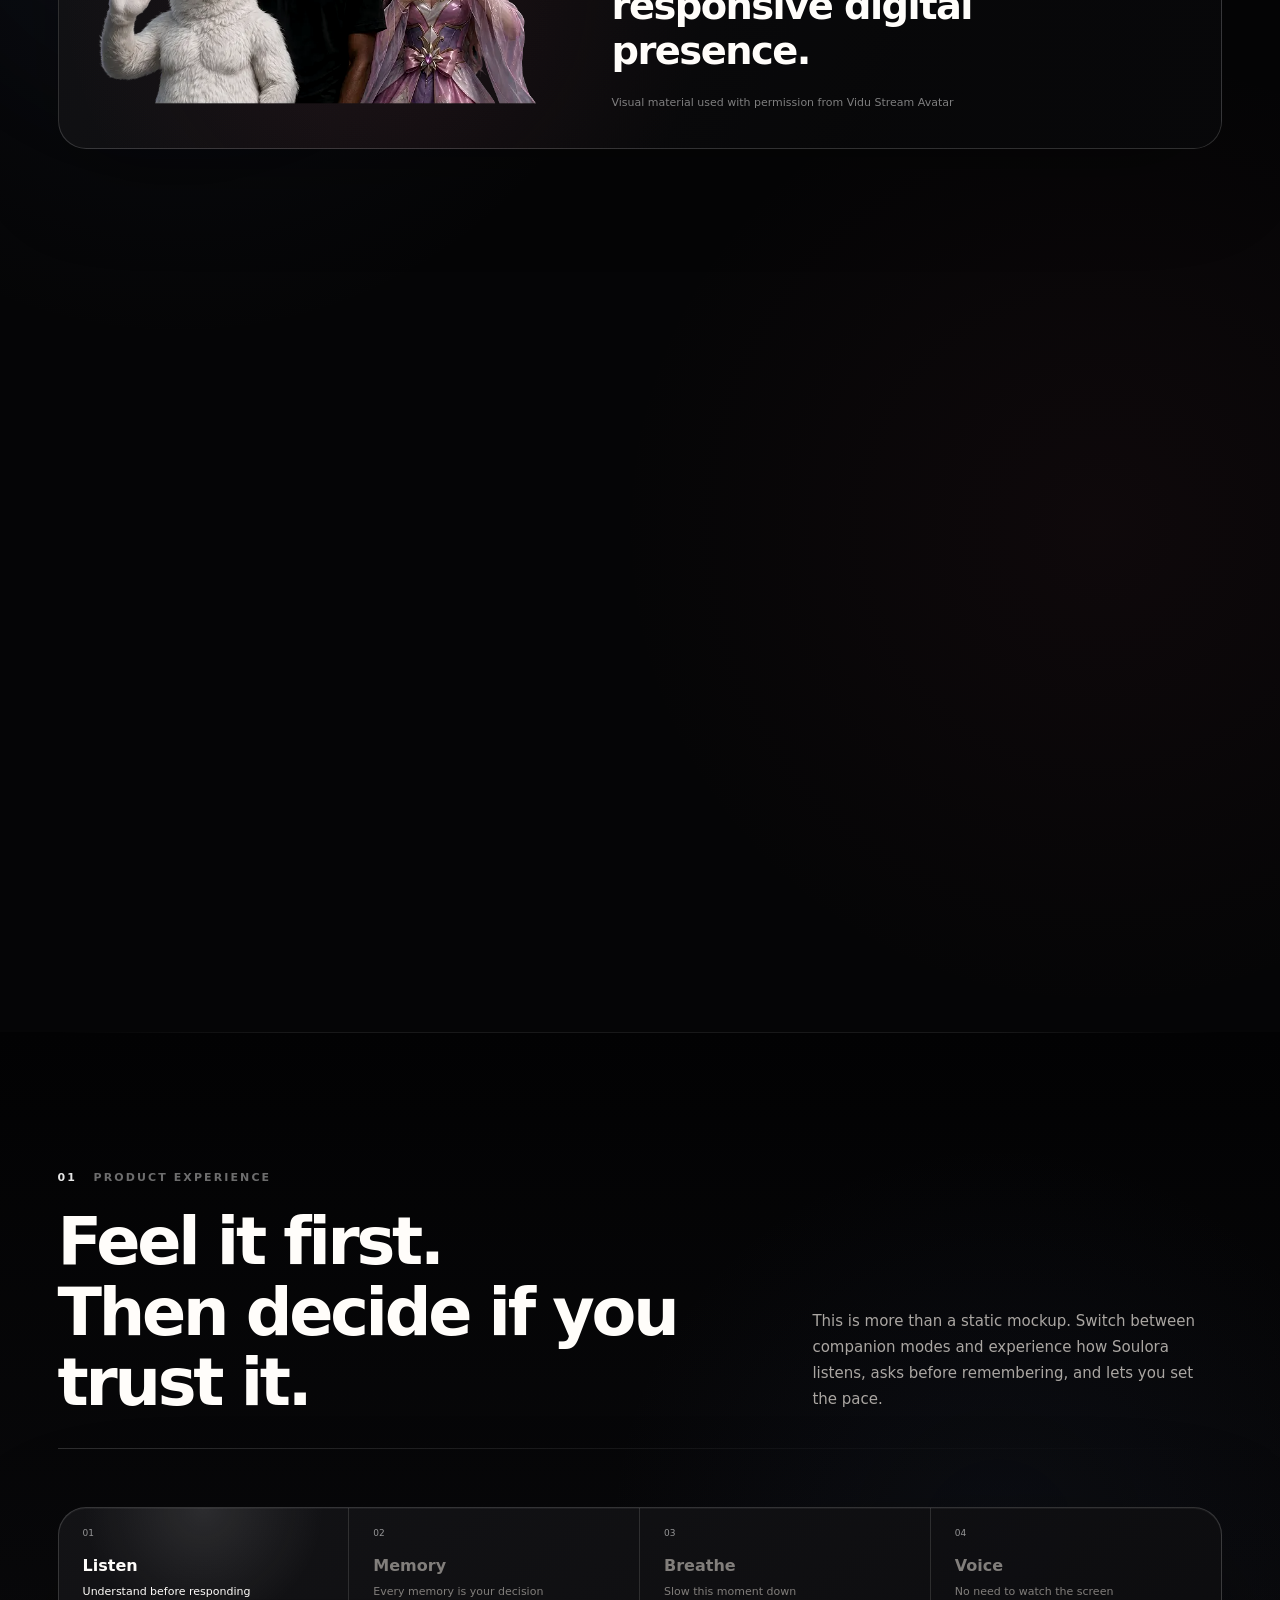
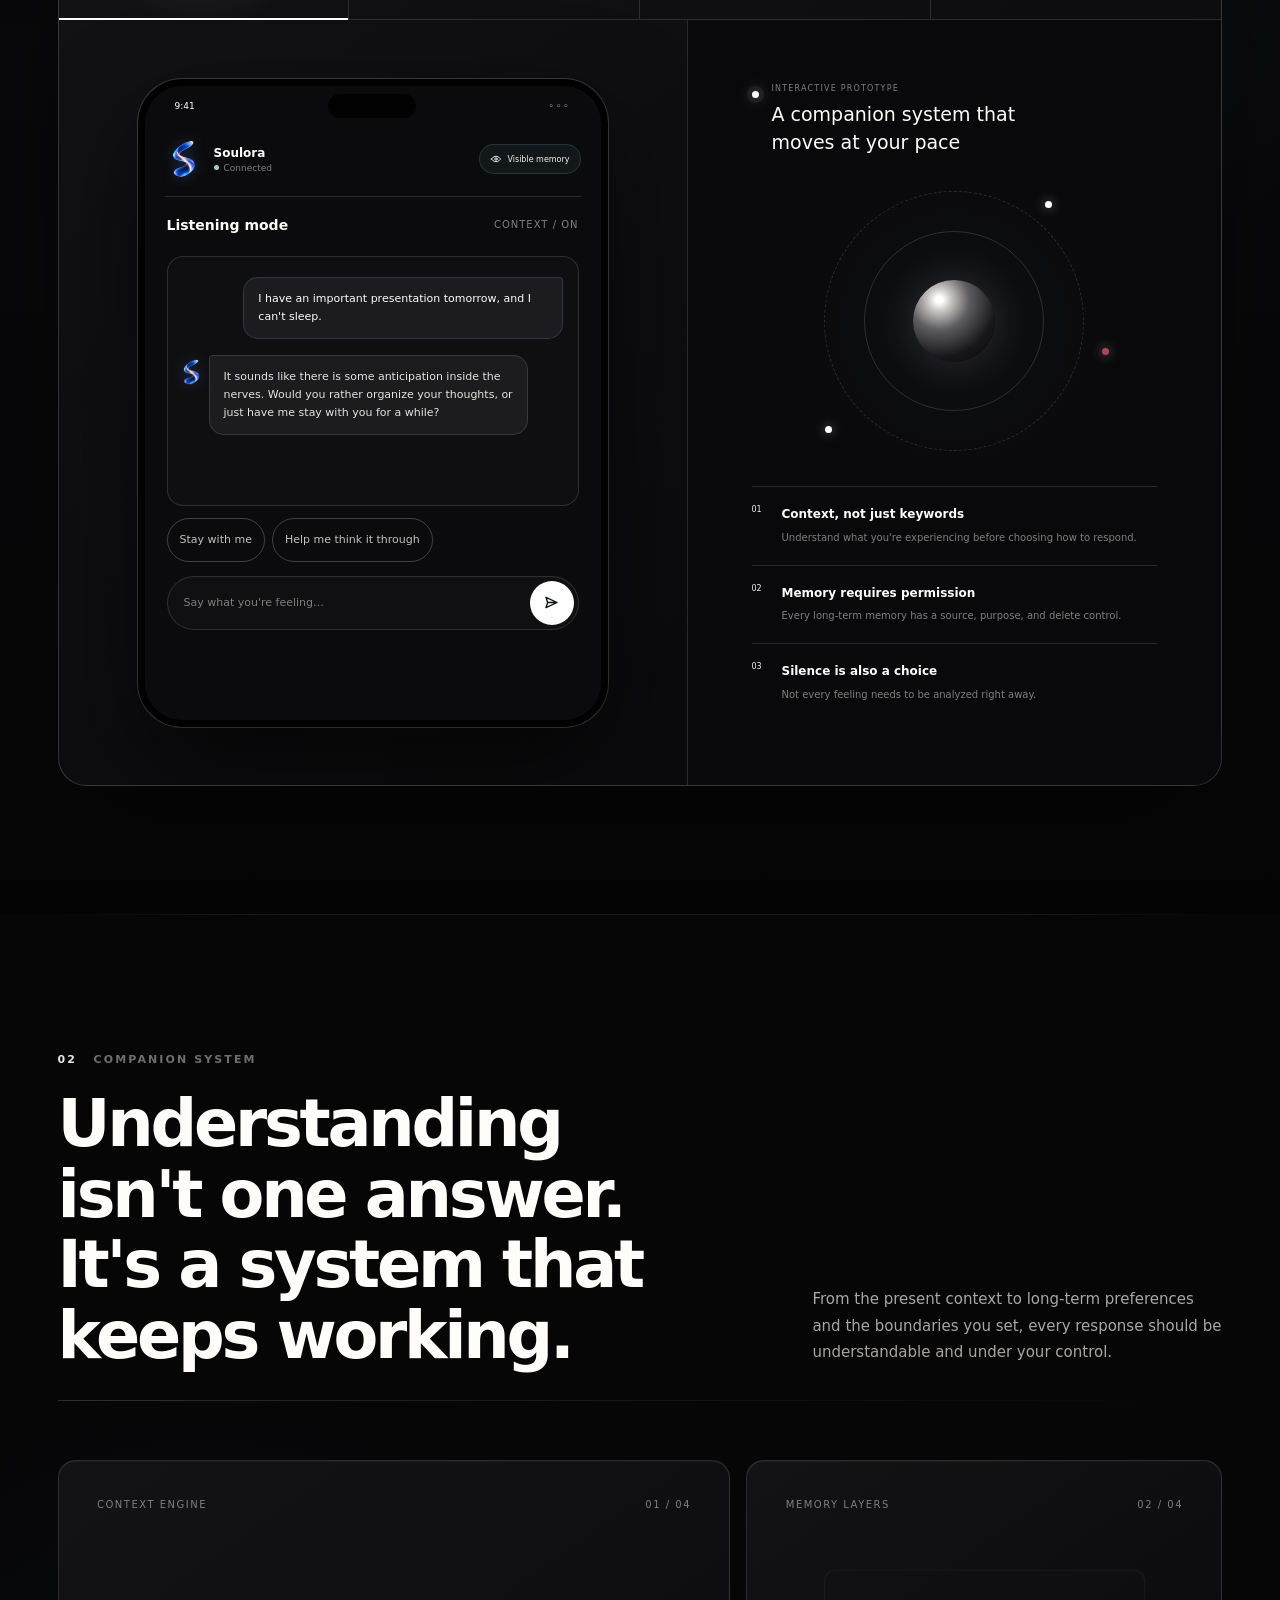
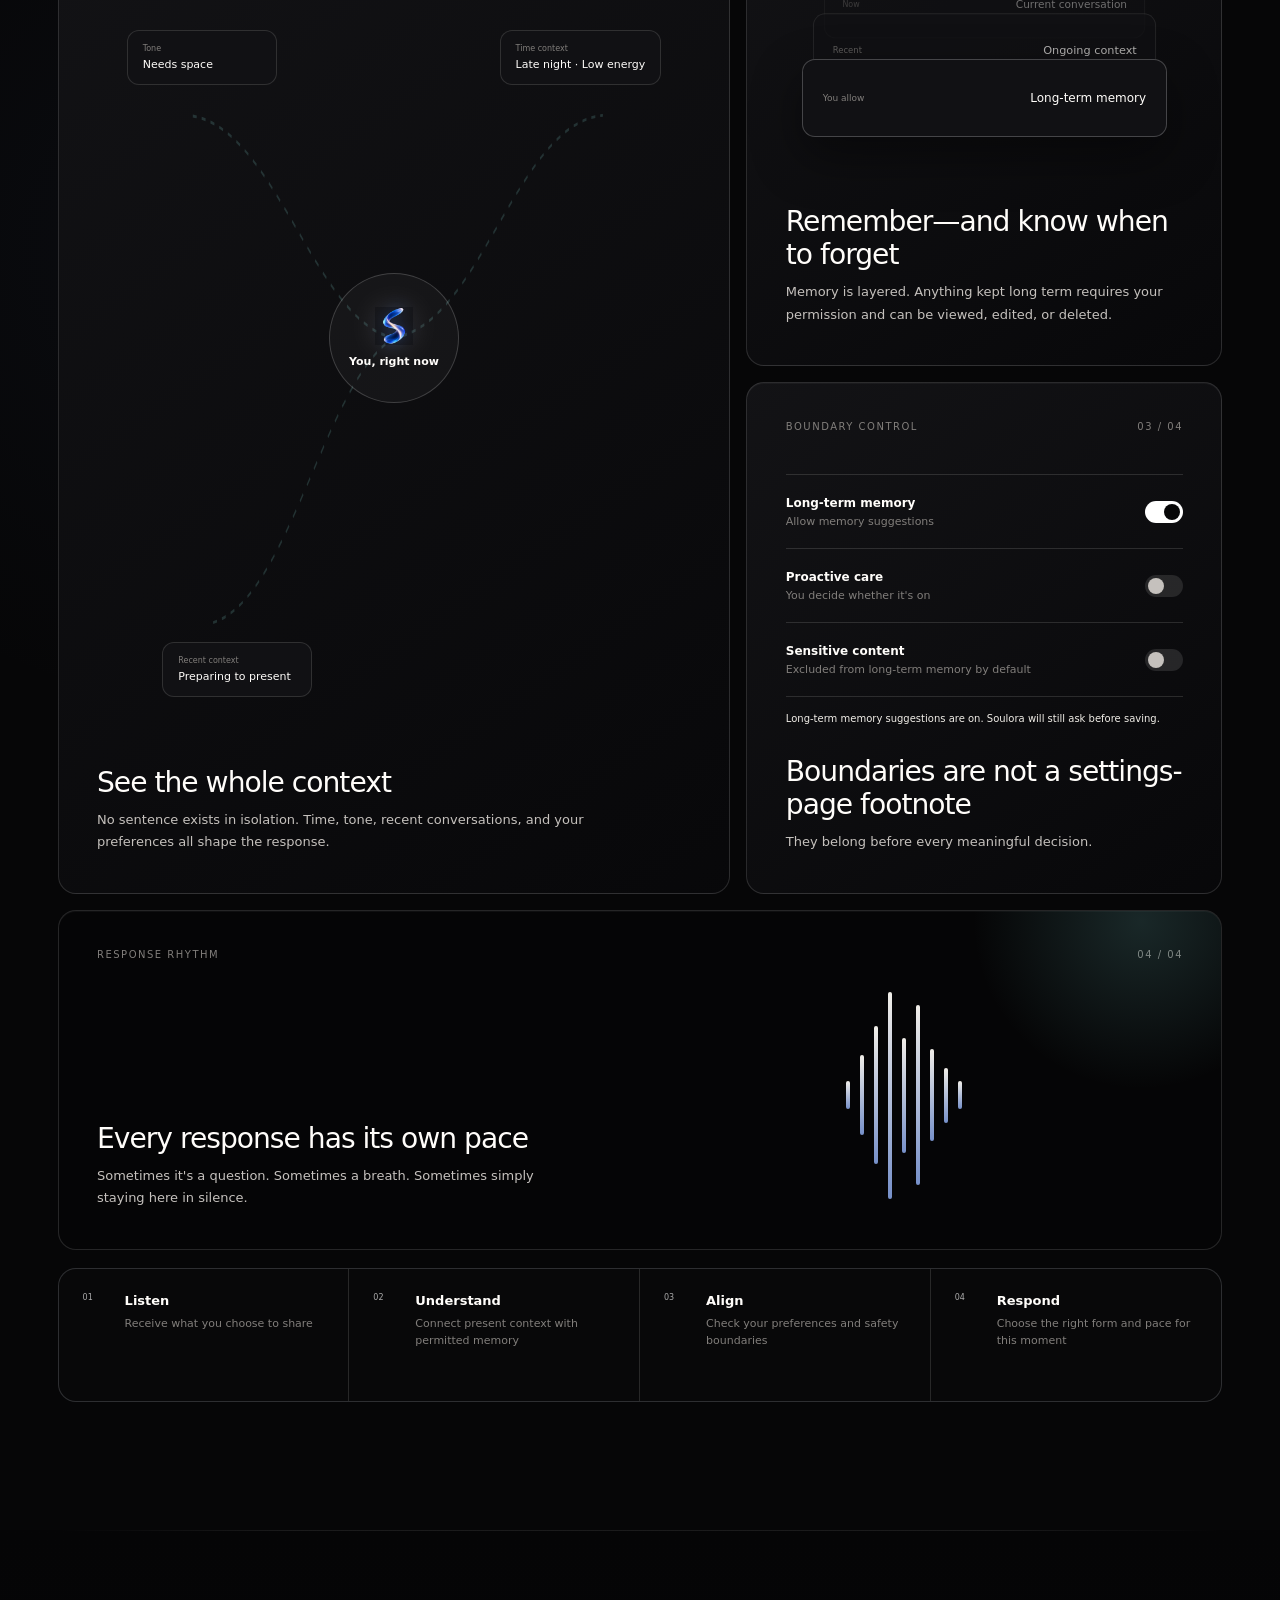
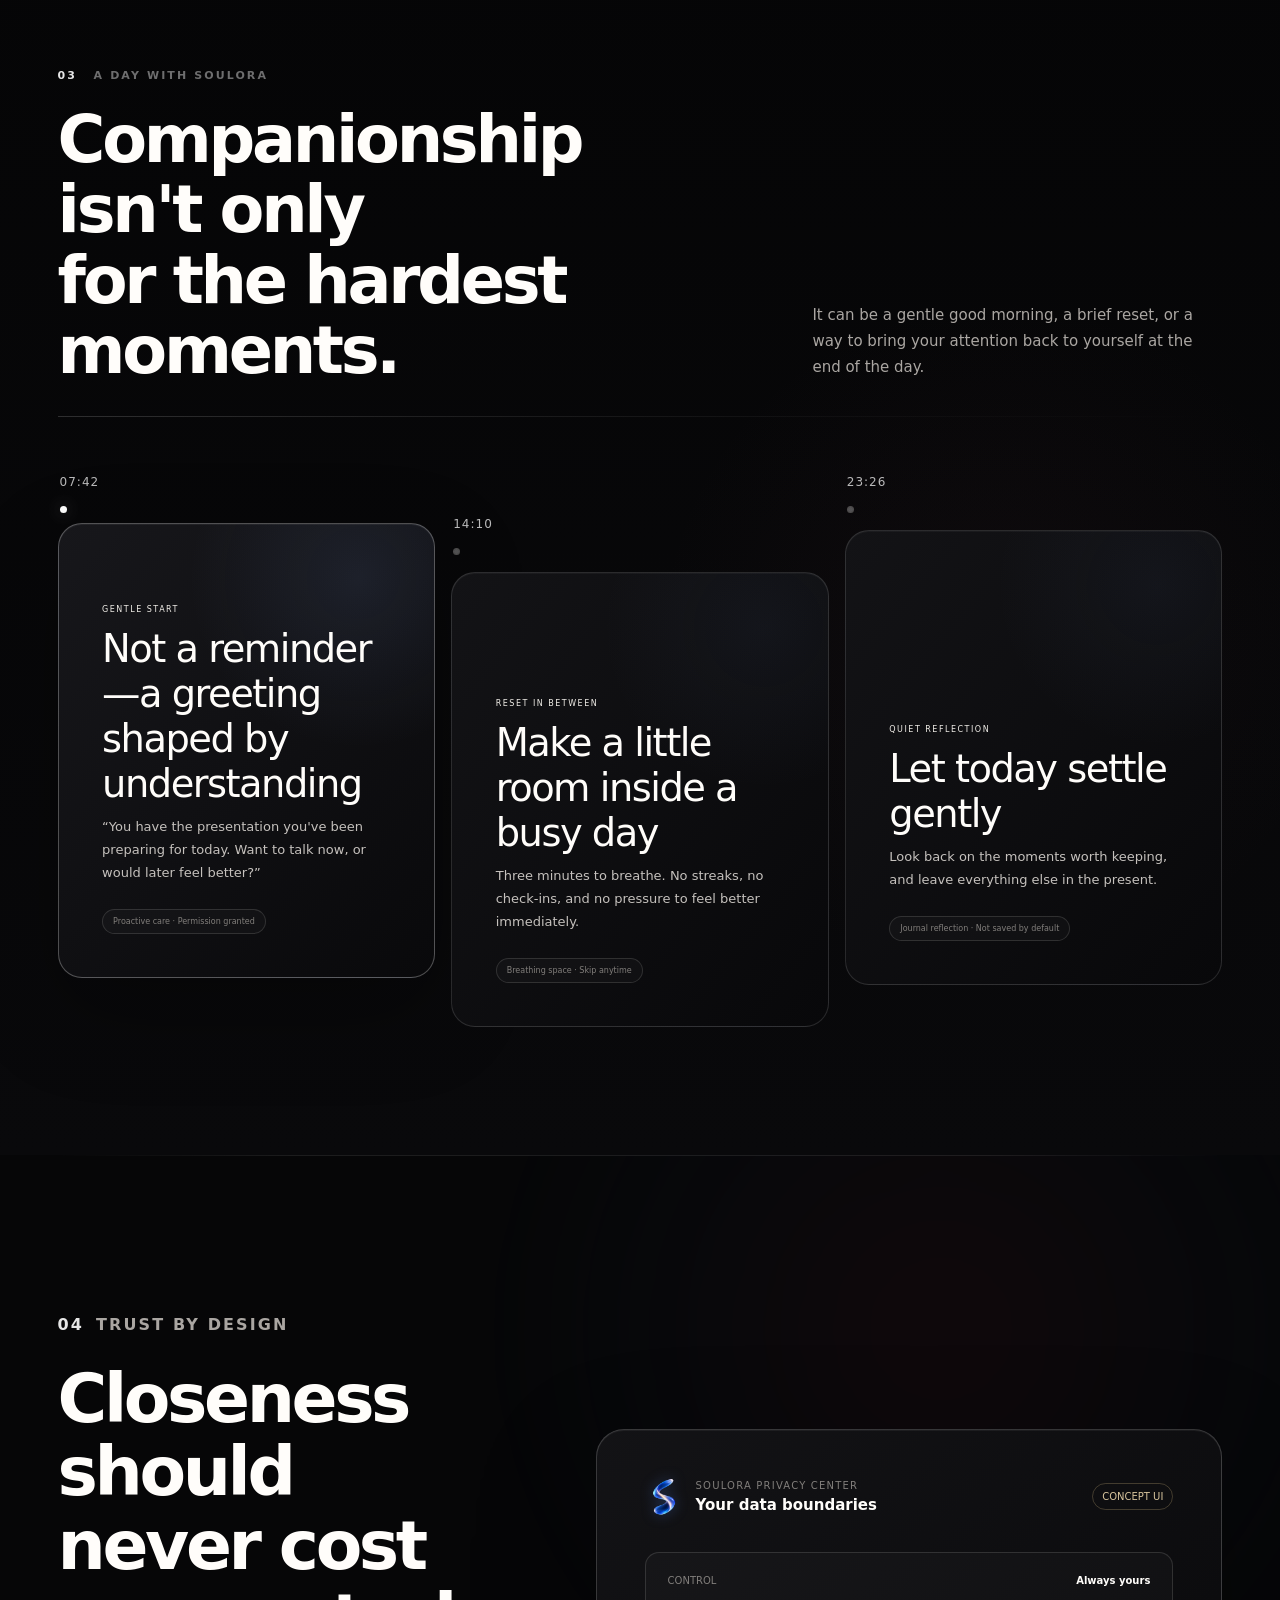
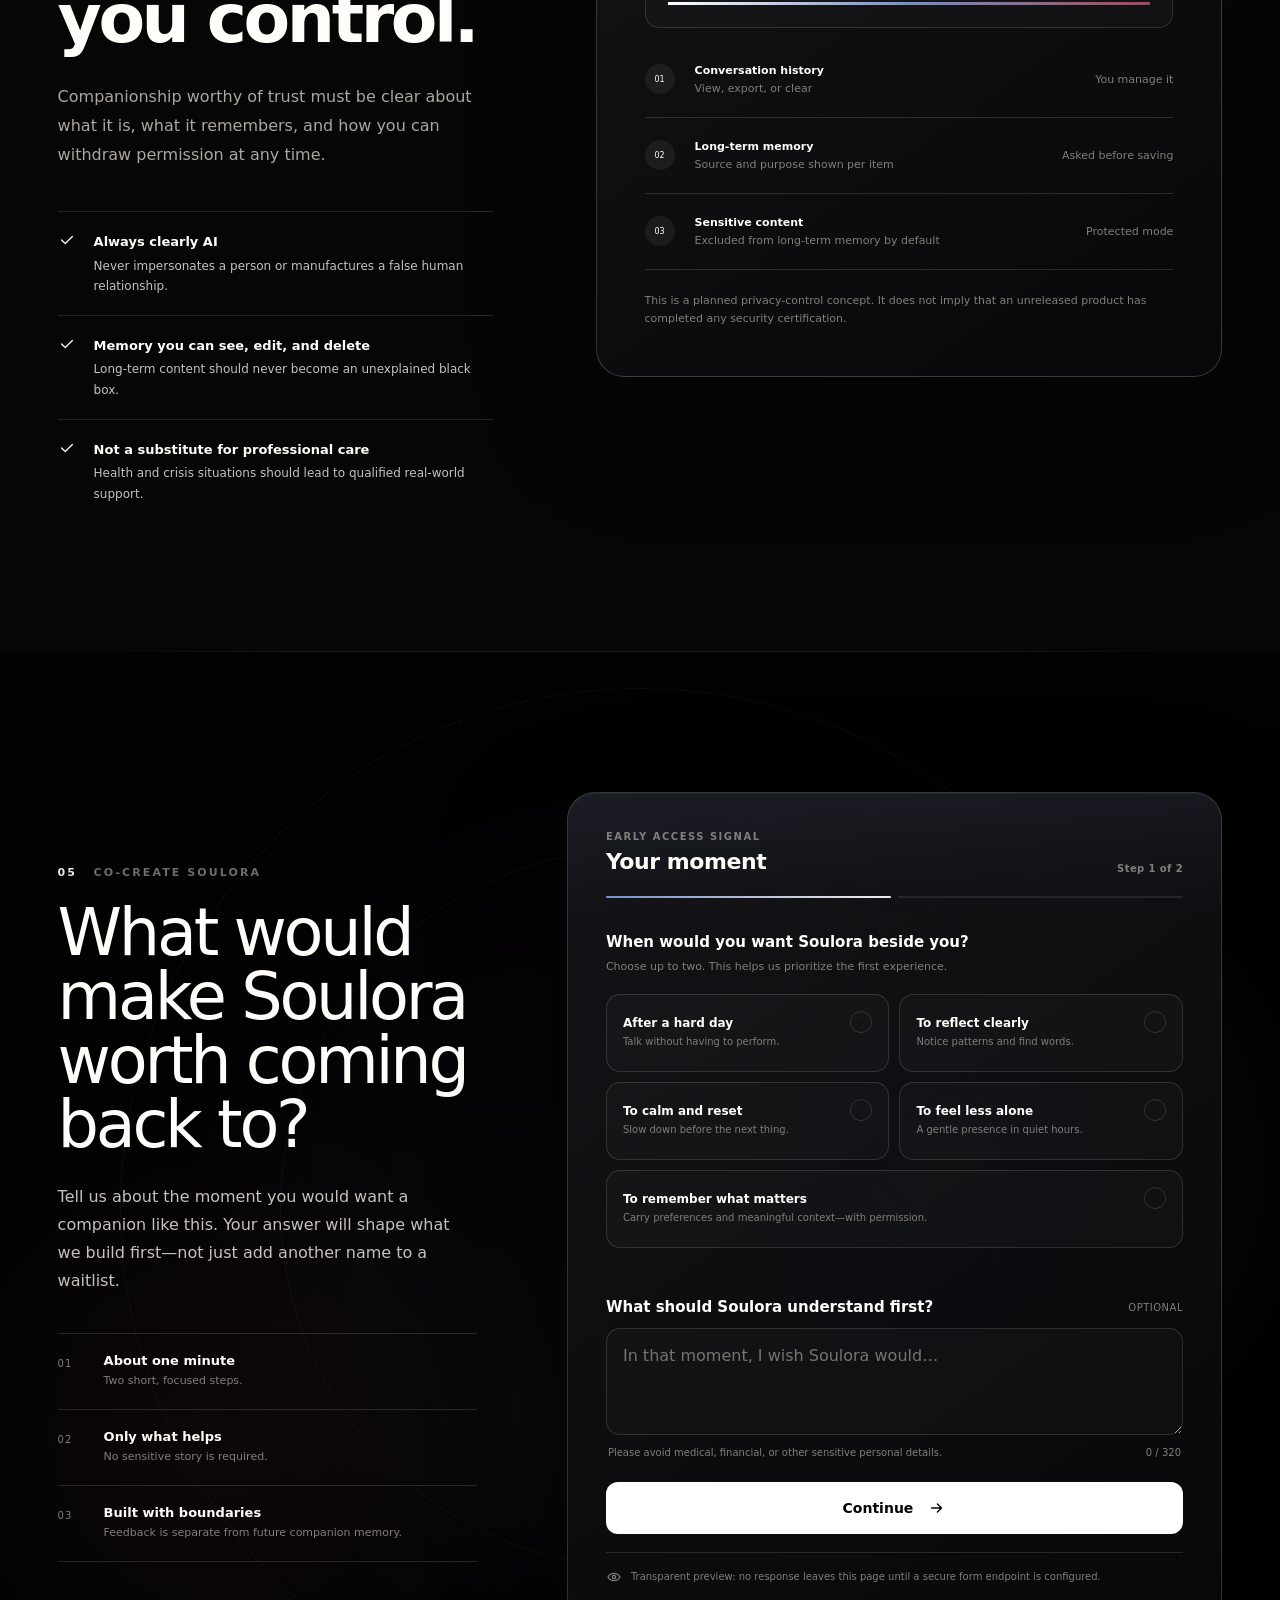
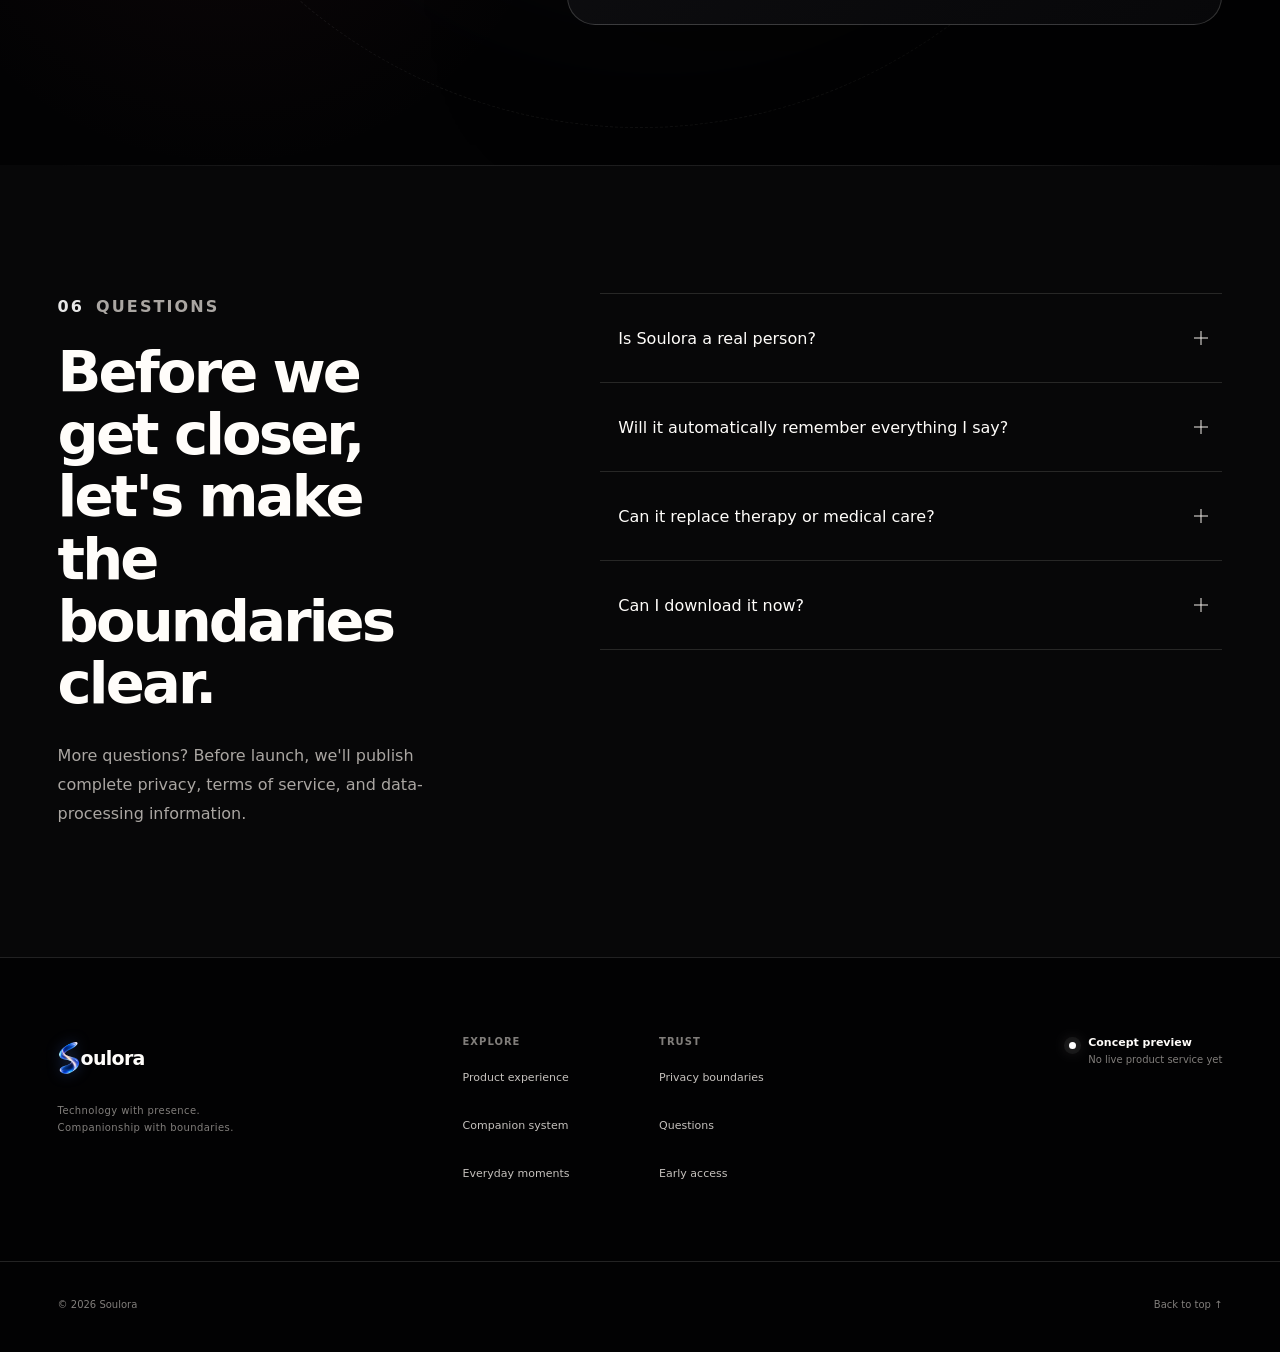
==== commit b0476d43: "fix: add SEO metadata and crawl configuration" ====
--- a/index.html
+++ b/index.html
@@ -3,29 +3,55 @@
   <head>
     <meta charset="UTF-8" />
     <meta name="viewport" content="width=device-width, initial-scale=1.0, viewport-fit=cover" />
-    <meta name="description" content="Soulora is an AI companion concept built around attentive listening, memory by consent, and clear boundaries. Apply for early access." />
+    <meta name="description" content="Explore the Soulora AI companion concept: attentive listening, memory by consent, and clear boundaries. Try the interactive product preview." />
+    <link rel="canonical" href="https://soulora.ai/" />
     <meta name="theme-color" content="#020203" />
     <meta name="color-scheme" content="dark" />
     <meta property="og:type" content="website" />
     <meta property="og:locale" content="en_US" />
-    <meta property="og:title" content="Soulora - An AI Companion That Truly Listens" />
-    <meta property="og:description" content="It remembers only what you allow—and respects every moment you need to yourself. Discover the Soulora concept." />
-    <meta property="og:image" content="assets/brand/soulora-og-1200x630.png" />
+    <meta property="og:site_name" content="Soulora" />
+    <meta property="og:url" content="https://soulora.ai/" />
+    <meta property="og:title" content="Soulora - AI Companion Concept &amp; Interactive Preview" />
+    <meta property="og:description" content="Explore the Soulora AI companion concept: attentive listening, memory by consent, and clear boundaries. Try the interactive product preview." />
+    <meta property="og:image" content="https://soulora.ai/assets/brand/soulora-og-1200x630.png" />
     <meta property="og:image:width" content="1200" />
     <meta property="og:image:height" content="630" />
     <meta property="og:image:alt" content="Soulora luminous blue S logo on a deep-ocean background" />
     <meta name="twitter:card" content="summary_large_image" />
-    <meta name="twitter:title" content="Soulora - An AI Companion That Truly Listens" />
-    <meta name="twitter:description" content="A calm, private AI companion concept built around attentive listening and clear boundaries." />
-    <meta name="twitter:image" content="assets/brand/soulora-og-1200x630.png" />
-    <title>Soulora - An AI Companion That Truly Listens</title>
+    <meta name="twitter:title" content="Soulora - AI Companion Concept &amp; Interactive Preview" />
+    <meta name="twitter:description" content="Explore the Soulora AI companion concept: attentive listening, memory by consent, and clear boundaries. Try the interactive product preview." />
+    <meta name="twitter:image" content="https://soulora.ai/assets/brand/soulora-og-1200x630.png" />
+    <meta name="twitter:image:alt" content="Soulora luminous blue S logo on a deep-ocean background" />
+    <title>Soulora - AI Companion Concept &amp; Interactive Preview</title>
+    <script type="application/ld+json">
+      {
+        "@context": "https://schema.org",
+        "@graph": [
+          {
+            "@type": "WebSite",
+            "@id": "https://soulora.ai/#website",
+            "url": "https://soulora.ai/",
+            "name": "Soulora",
+            "inLanguage": "en"
+          },
+          {
+            "@type": "WebPage",
+            "@id": "https://soulora.ai/#webpage",
+            "url": "https://soulora.ai/",
+            "name": "Soulora - AI Companion Concept & Interactive Preview",
+            "description": "Explore the Soulora AI companion concept: attentive listening, memory by consent, and clear boundaries. Try the interactive product preview.",
+            "inLanguage": "en",
+            "isPartOf": { "@id": "https://soulora.ai/#website" }
+          }
+        ]
+      }
+    </script>
     <link rel="icon" href="assets/brand/soulora-favicon-16.png" type="image/png" sizes="16x16" />
     <link rel="icon" href="assets/brand/soulora-favicon-32.png" type="image/png" sizes="32x32" />
     <link rel="icon" href="assets/brand/soulora-favicon-64.png" type="image/png" sizes="64x64" />
     <link rel="apple-touch-icon" href="assets/brand/soulora-apple-touch-icon.png" sizes="180x180" />
     <link rel="manifest" href="site.webmanifest" />
     <link rel="stylesheet" href="styles.css?v=20260921-feedback-v1" />
-    <script>document.documentElement.classList.remove("no-js");</script>
   </head>
   <body class="has-crisp-hero-video">
     <a class="skip-link" href="#main-content">Skip to main content</a>
@@ -282,6 +308,6 @@
     </main>
 
     <footer class="site-footer"><div class="page-container footer-grid"><div><a class="brand footer-brand" href="#top" aria-label="Soulora home"><span class="brand-orb" aria-hidden="true"><i></i></span><span class="brand-name">oulora</span></a><p>Technology with presence.<br />Companionship with boundaries.</p></div><div class="footer-links"><div><strong>EXPLORE</strong><a href="#experience">Product experience</a><a href="#system">Companion system</a><a href="#moments">Everyday moments</a></div><div><strong>TRUST</strong><a href="#safety">Privacy boundaries</a><a href="#faq">Questions</a><a href="#early-access">Early access</a></div></div><div class="footer-state"><span class="live-dot"></span><p><strong>Concept preview</strong><small>No live product service yet</small></p></div></div><div class="page-container footer-bottom"><span>© 2026 Soulora</span><a href="#top">Back to top ↑</a></div></footer>
-    <script src="script.js?v=20260921-feedback-v1"></script>
+    <script src="script.js?v=20260921-seo-v1"></script>
   </body>
 </html>
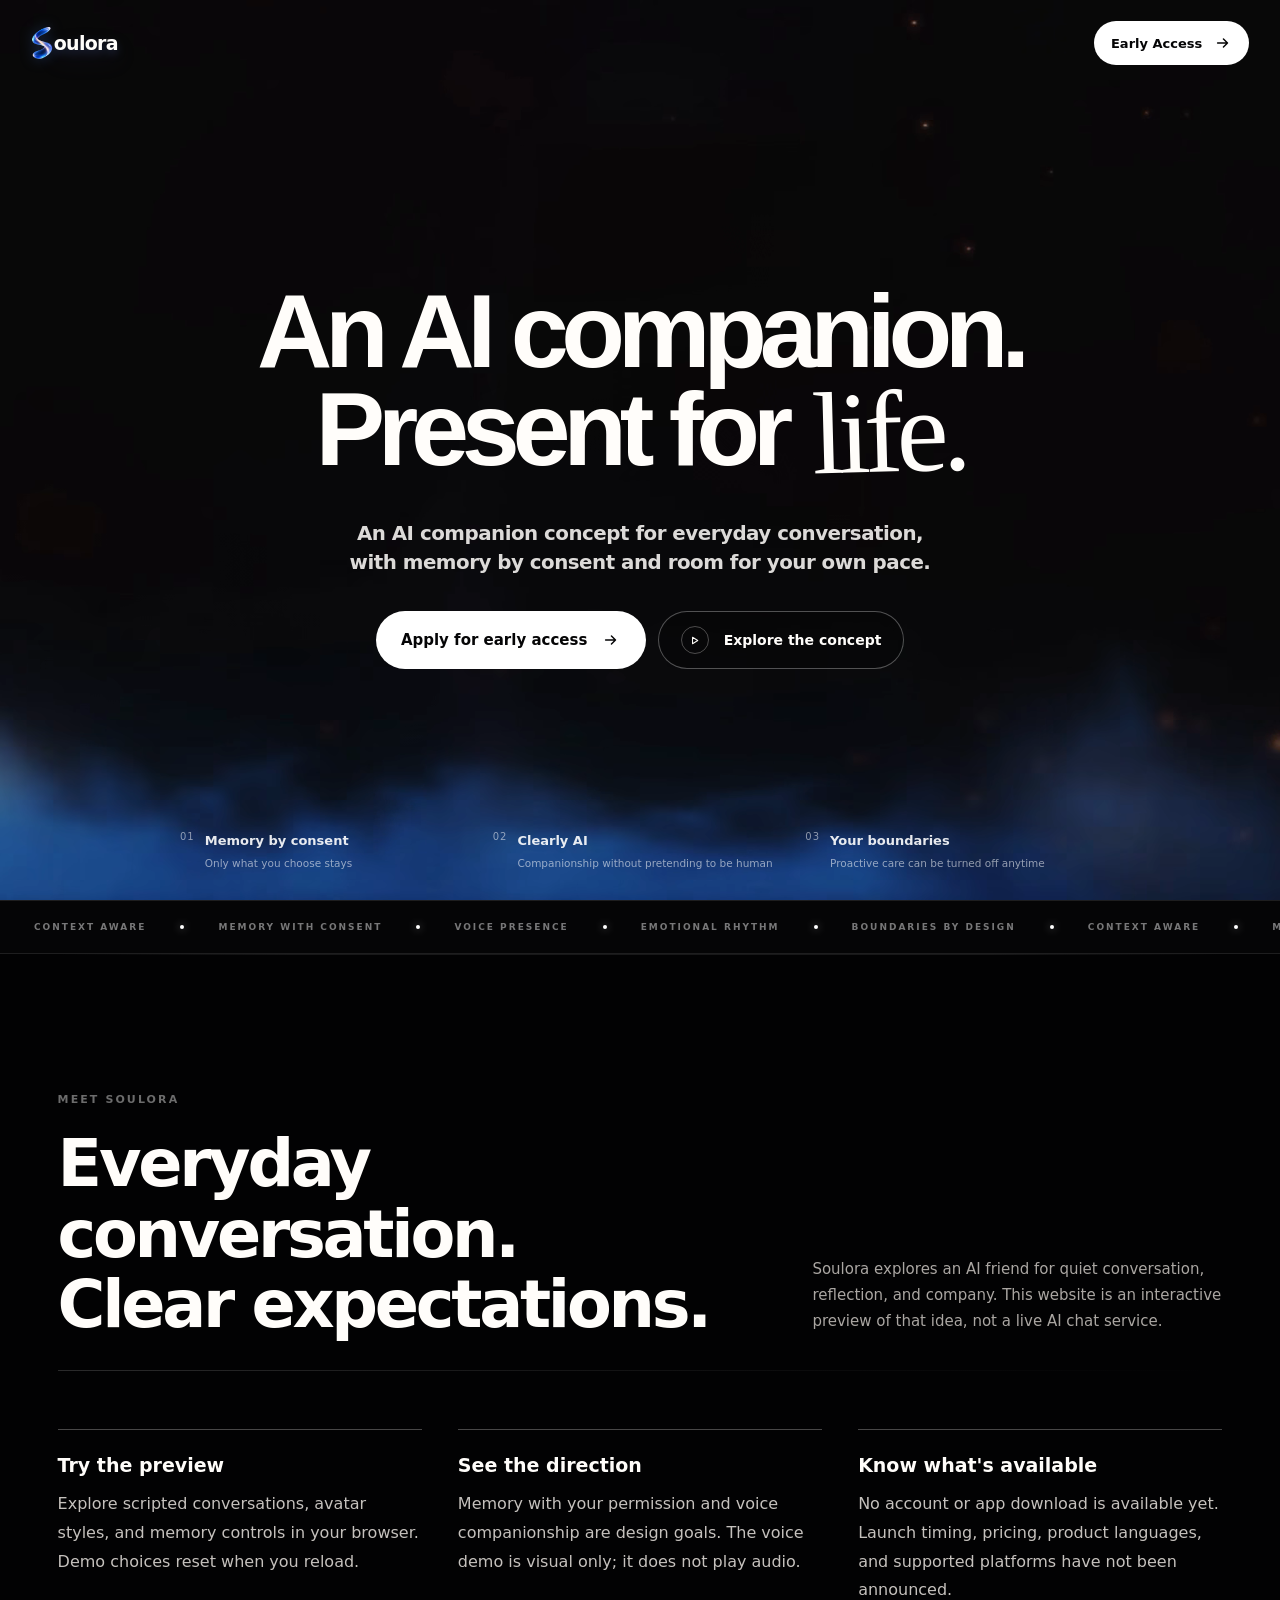
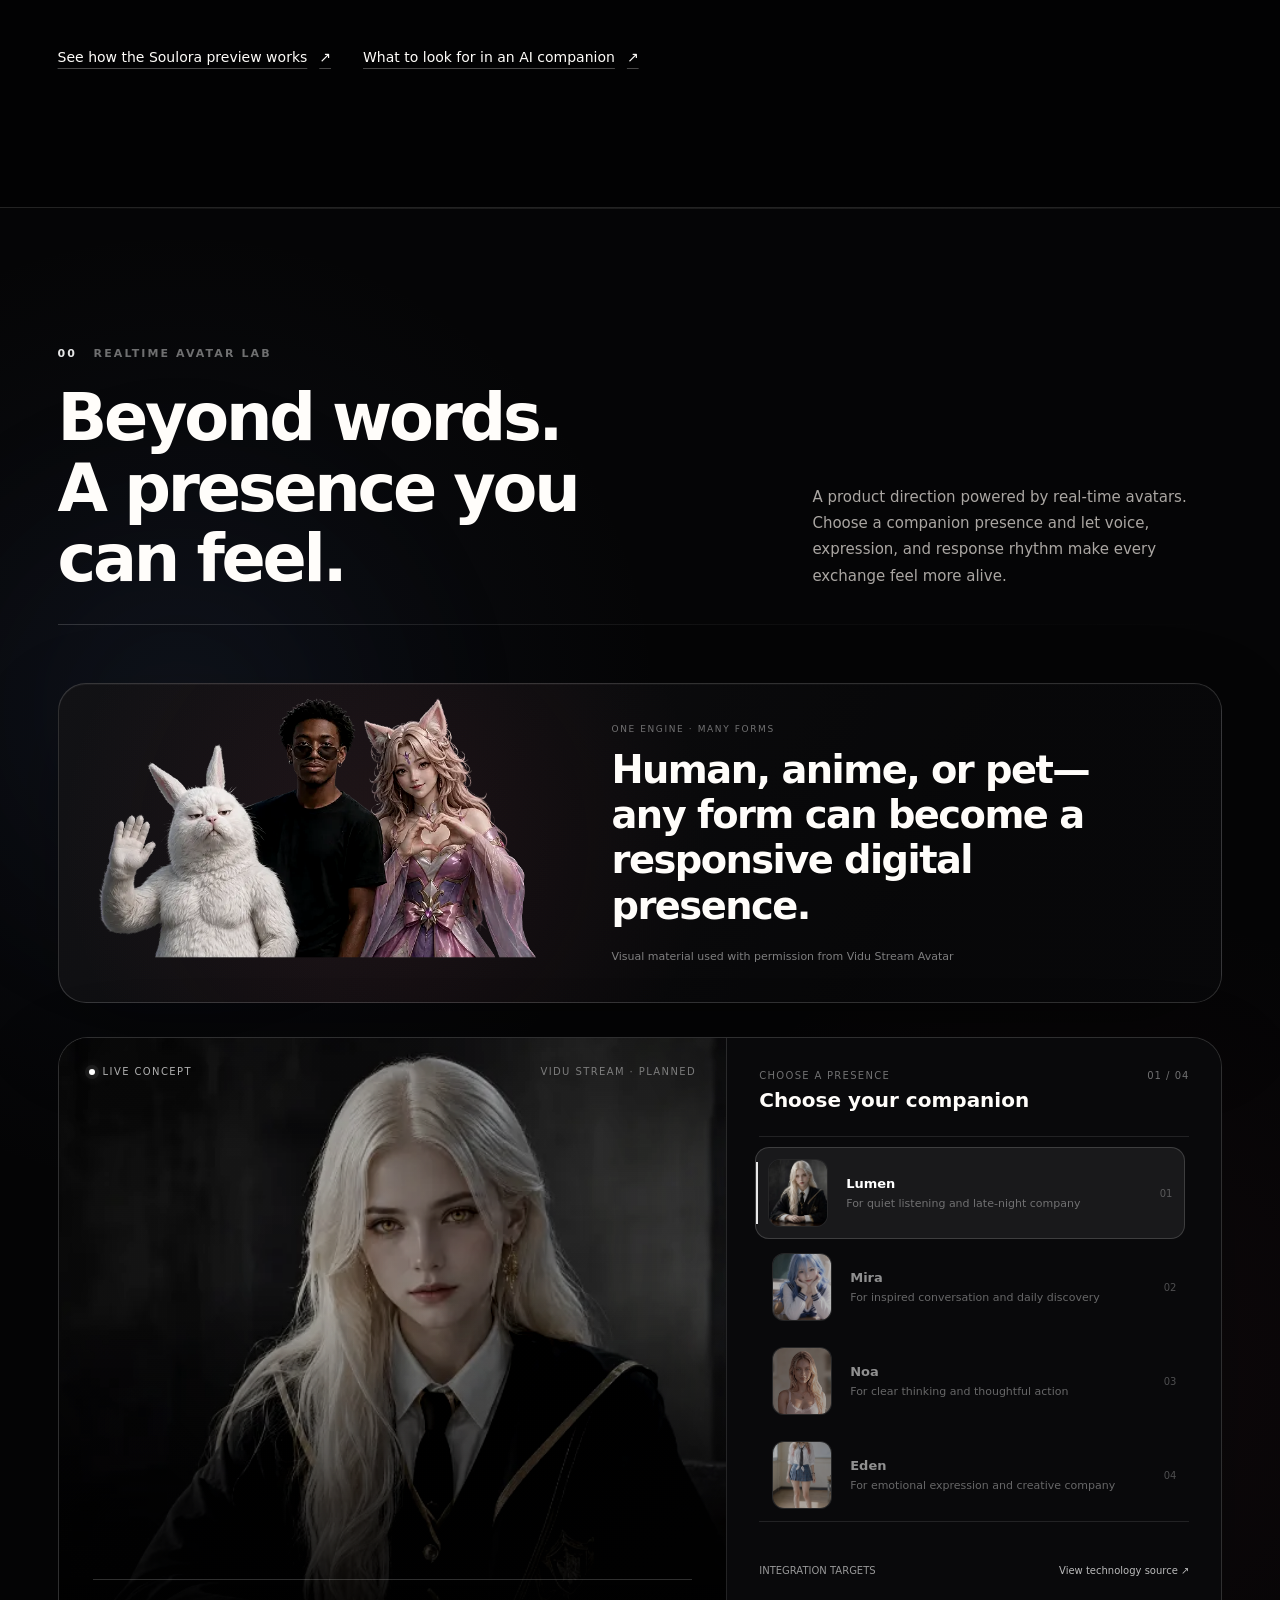
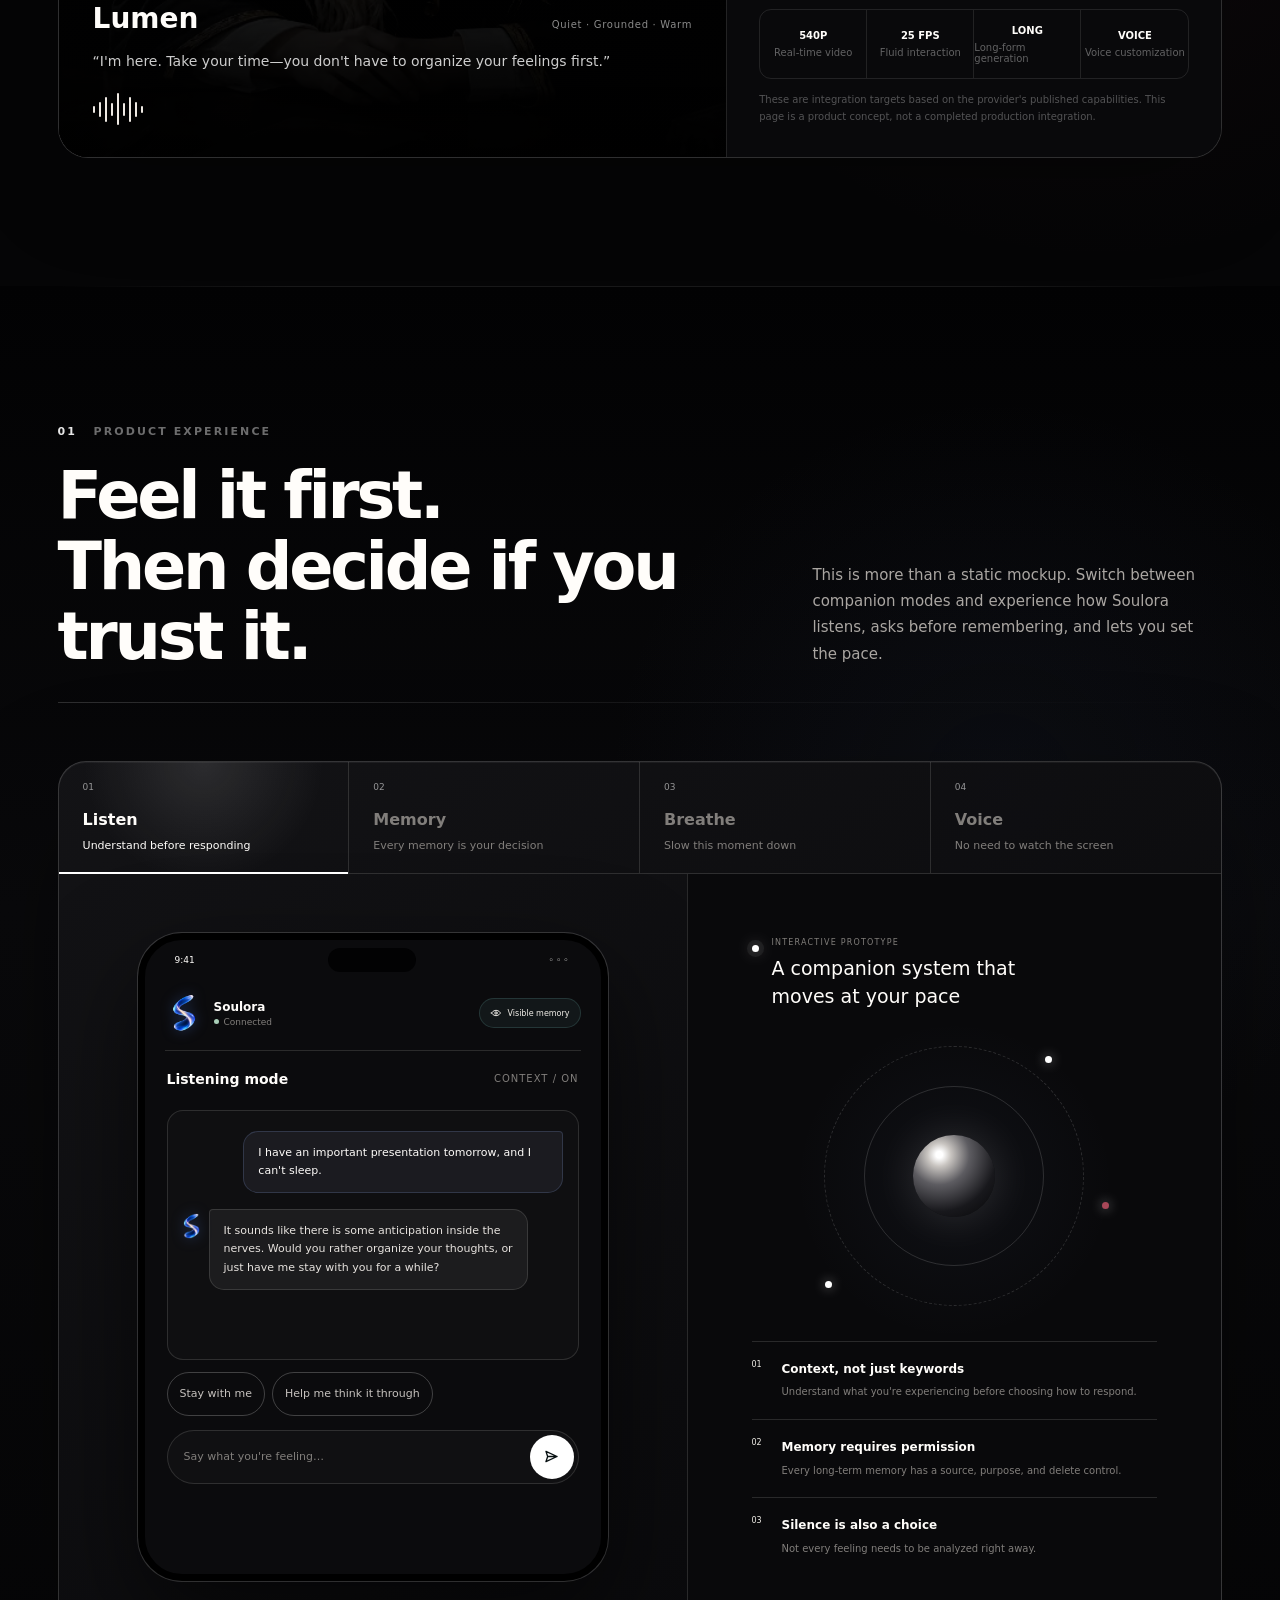
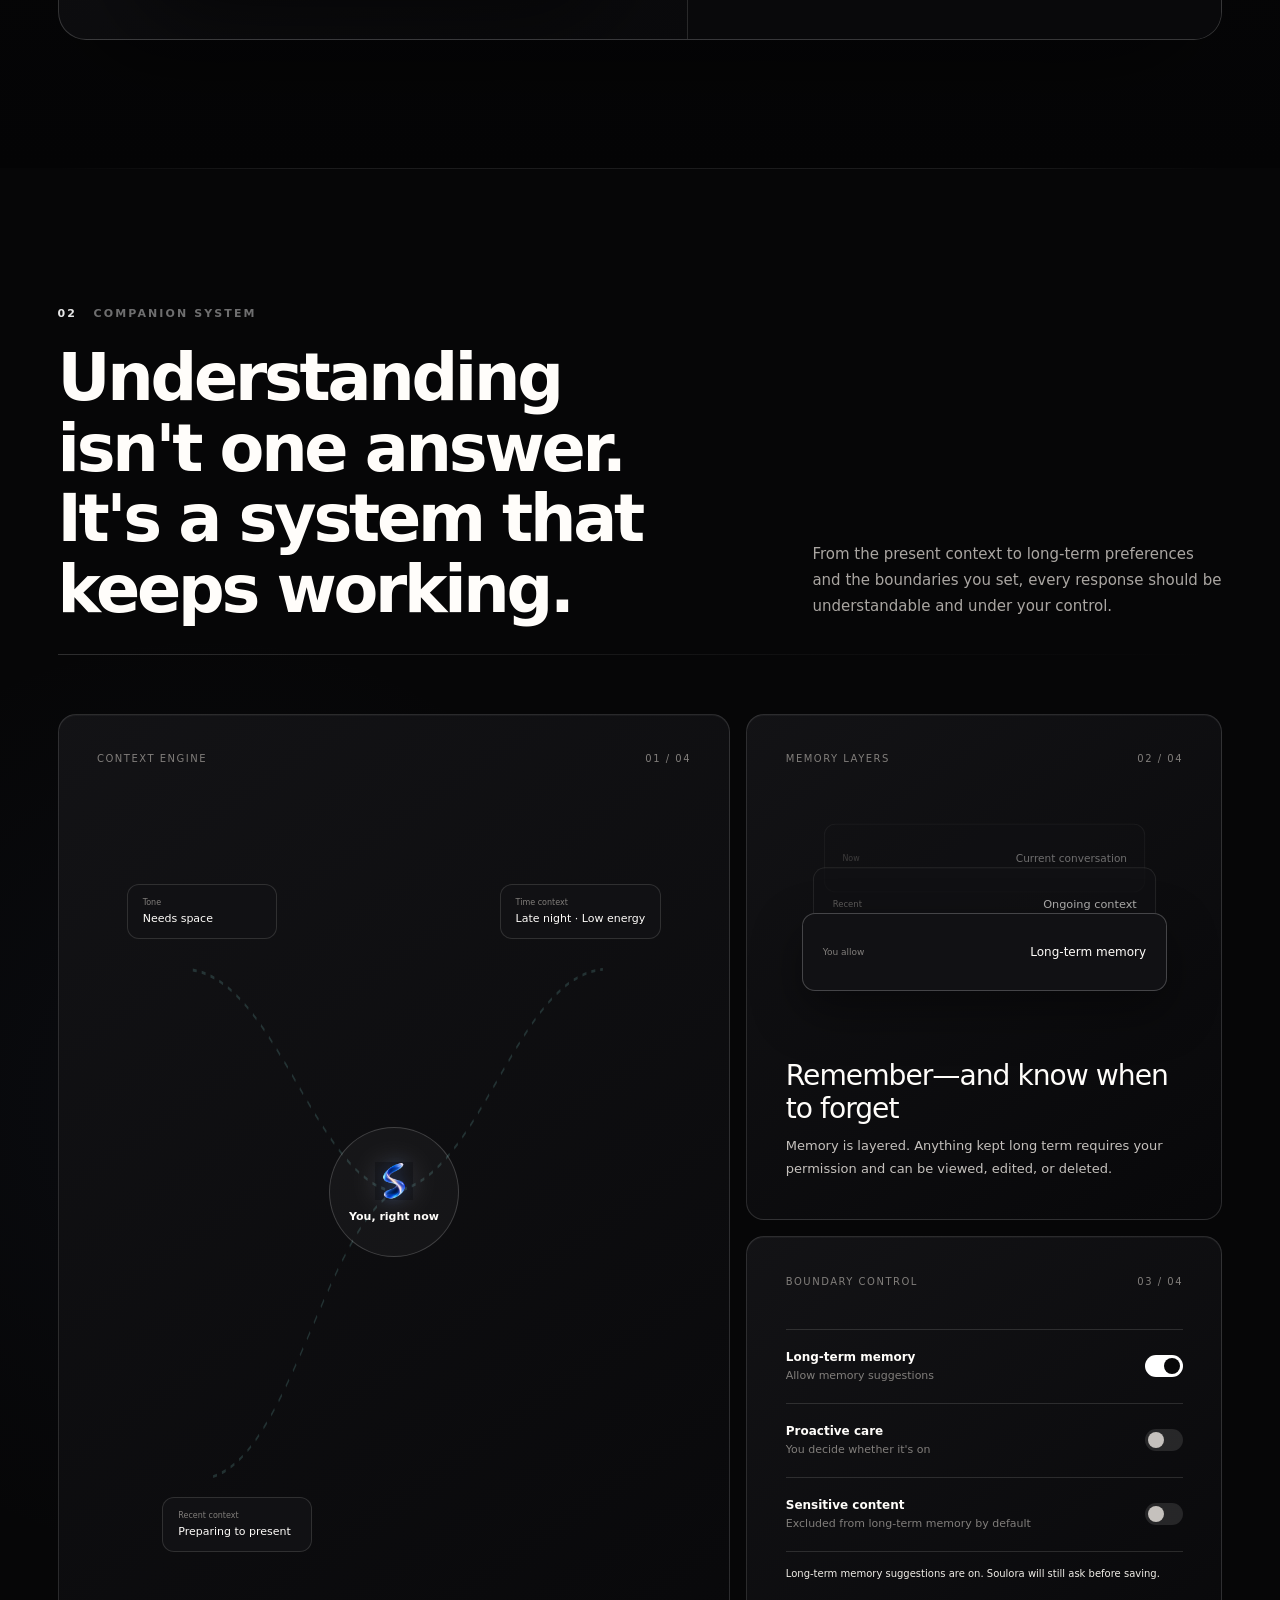
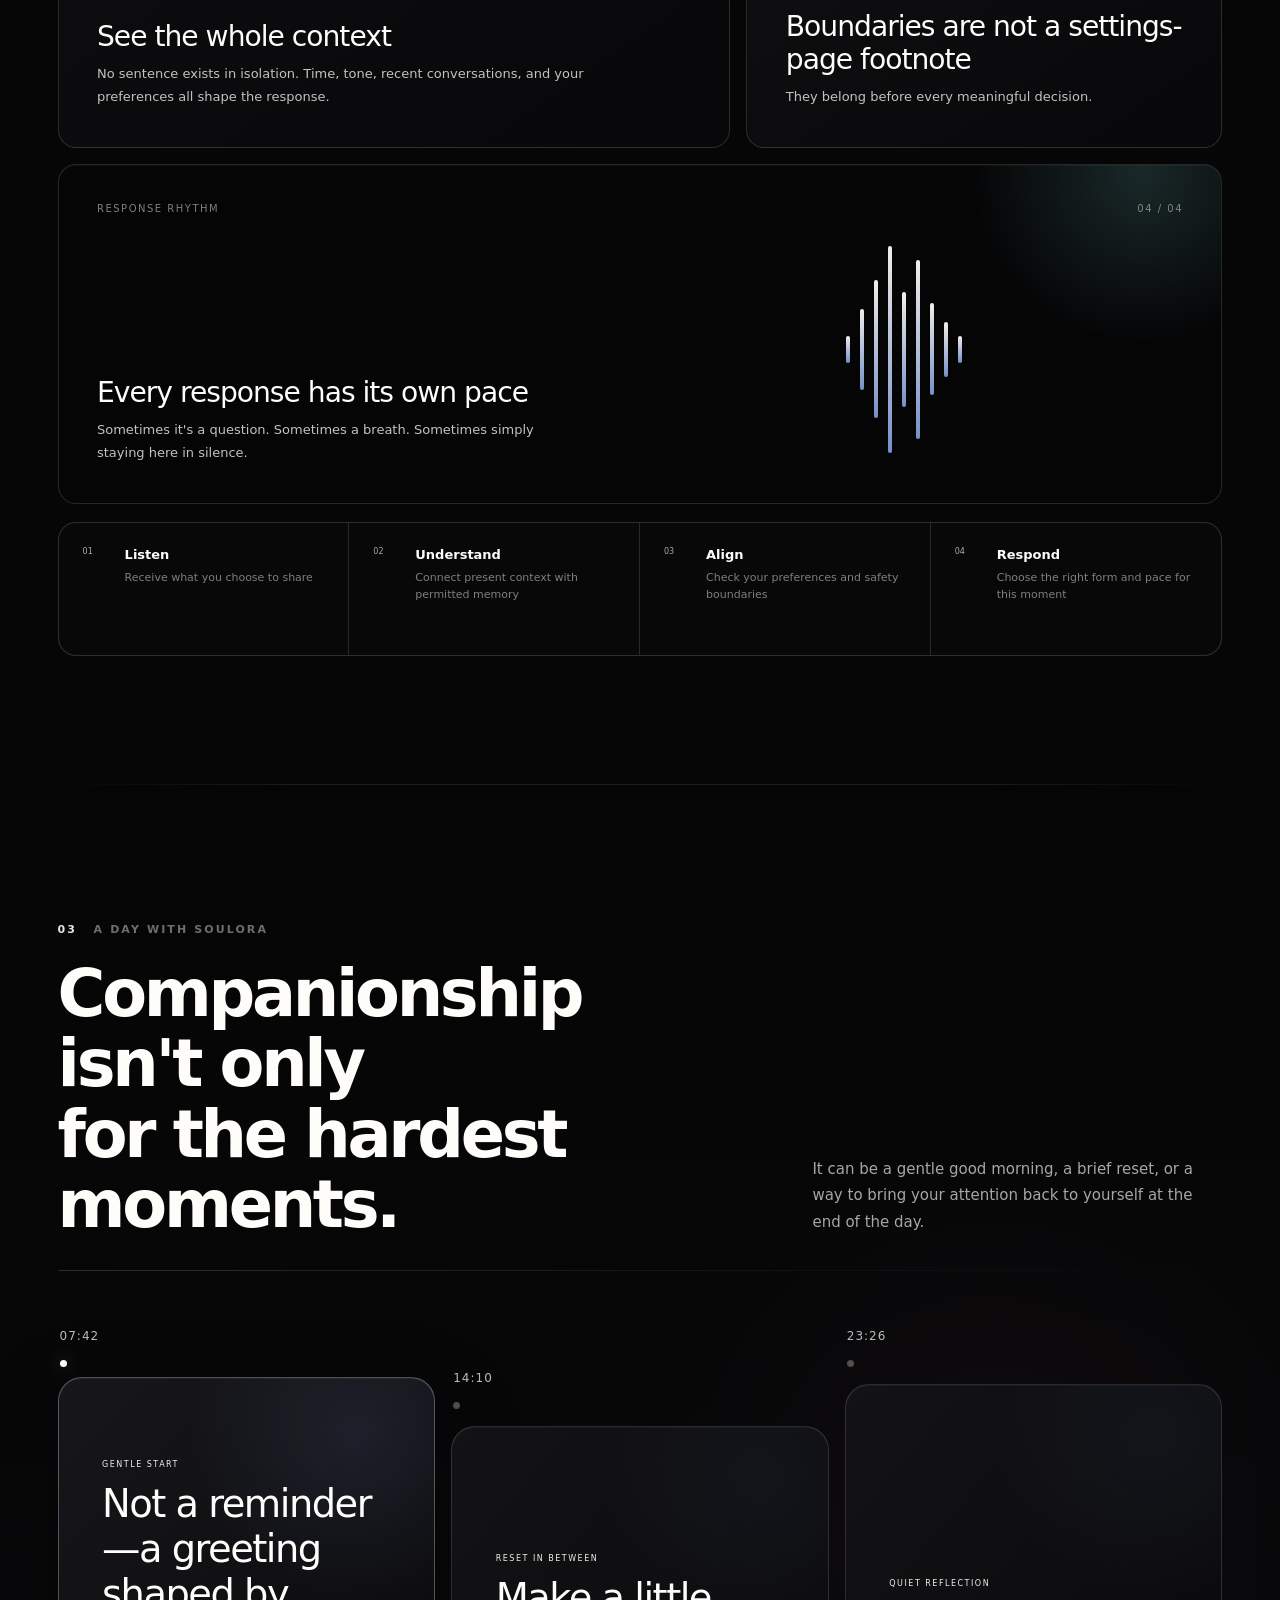
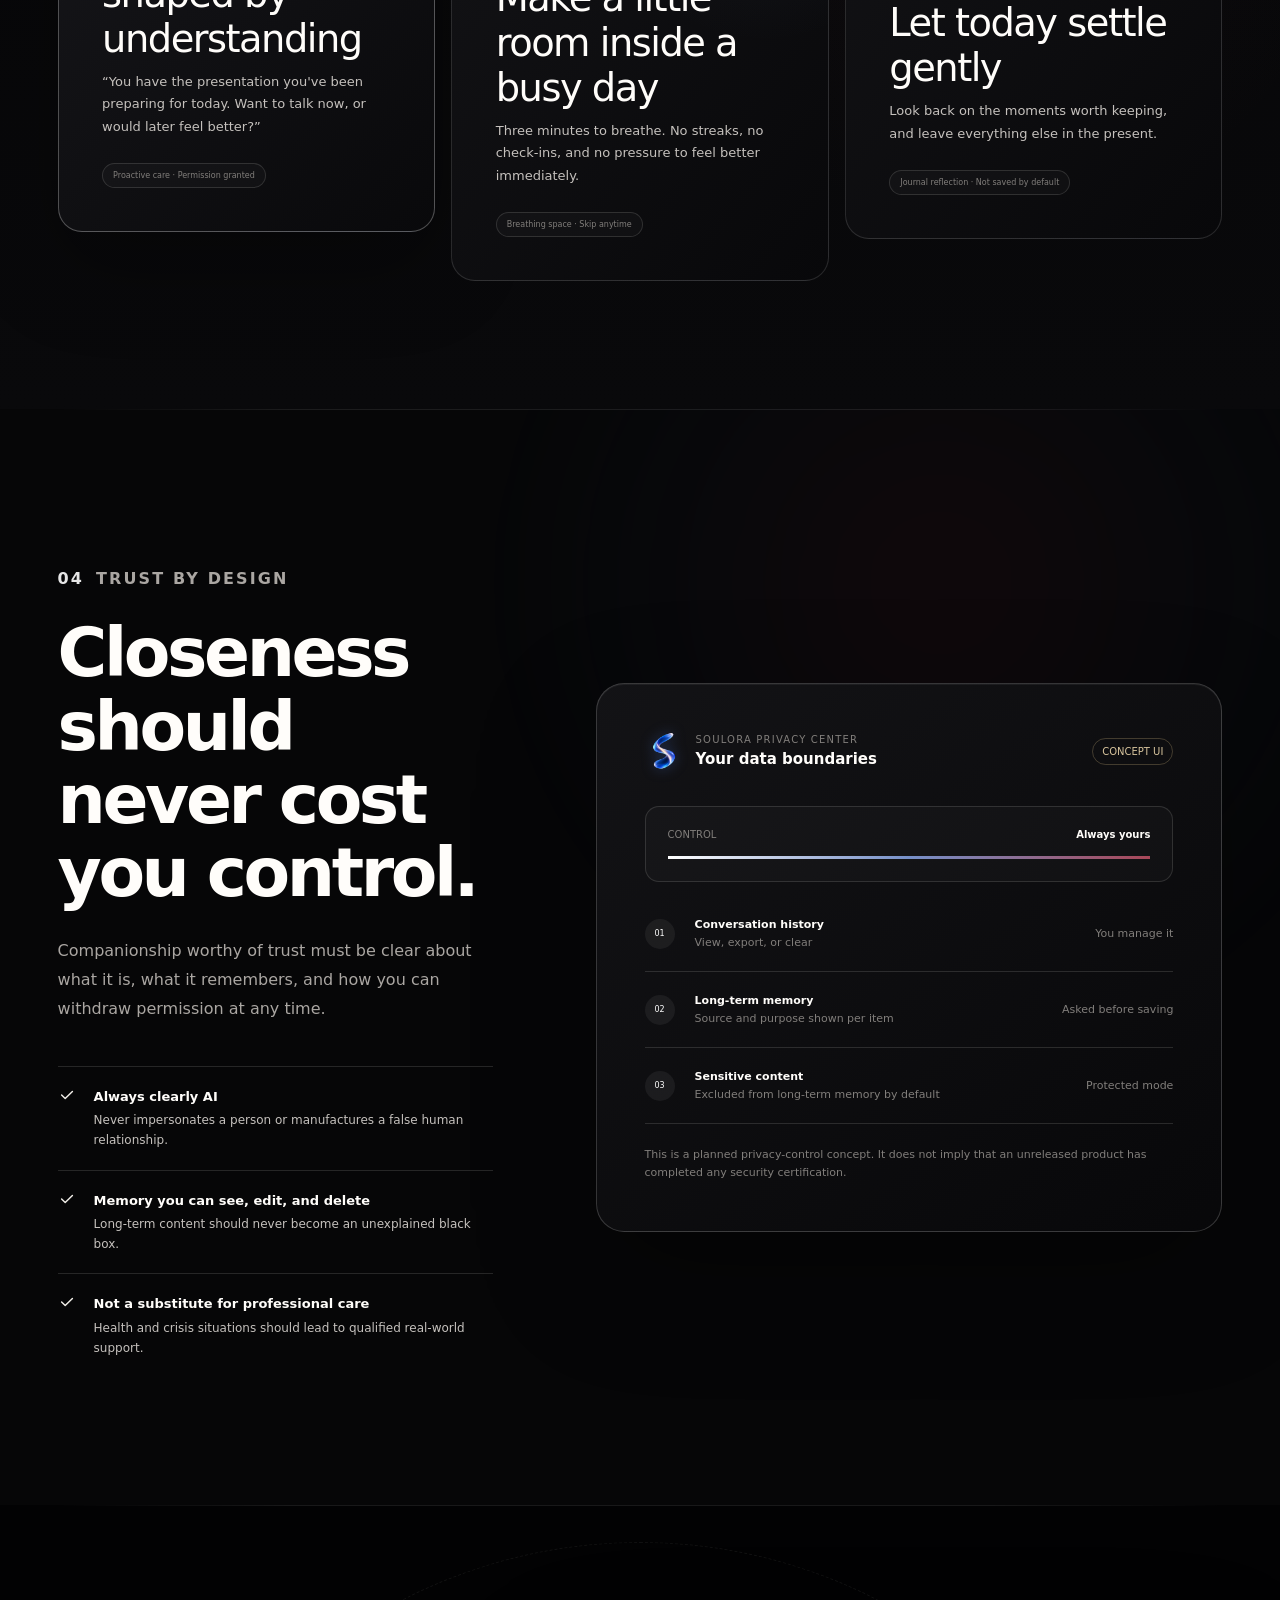
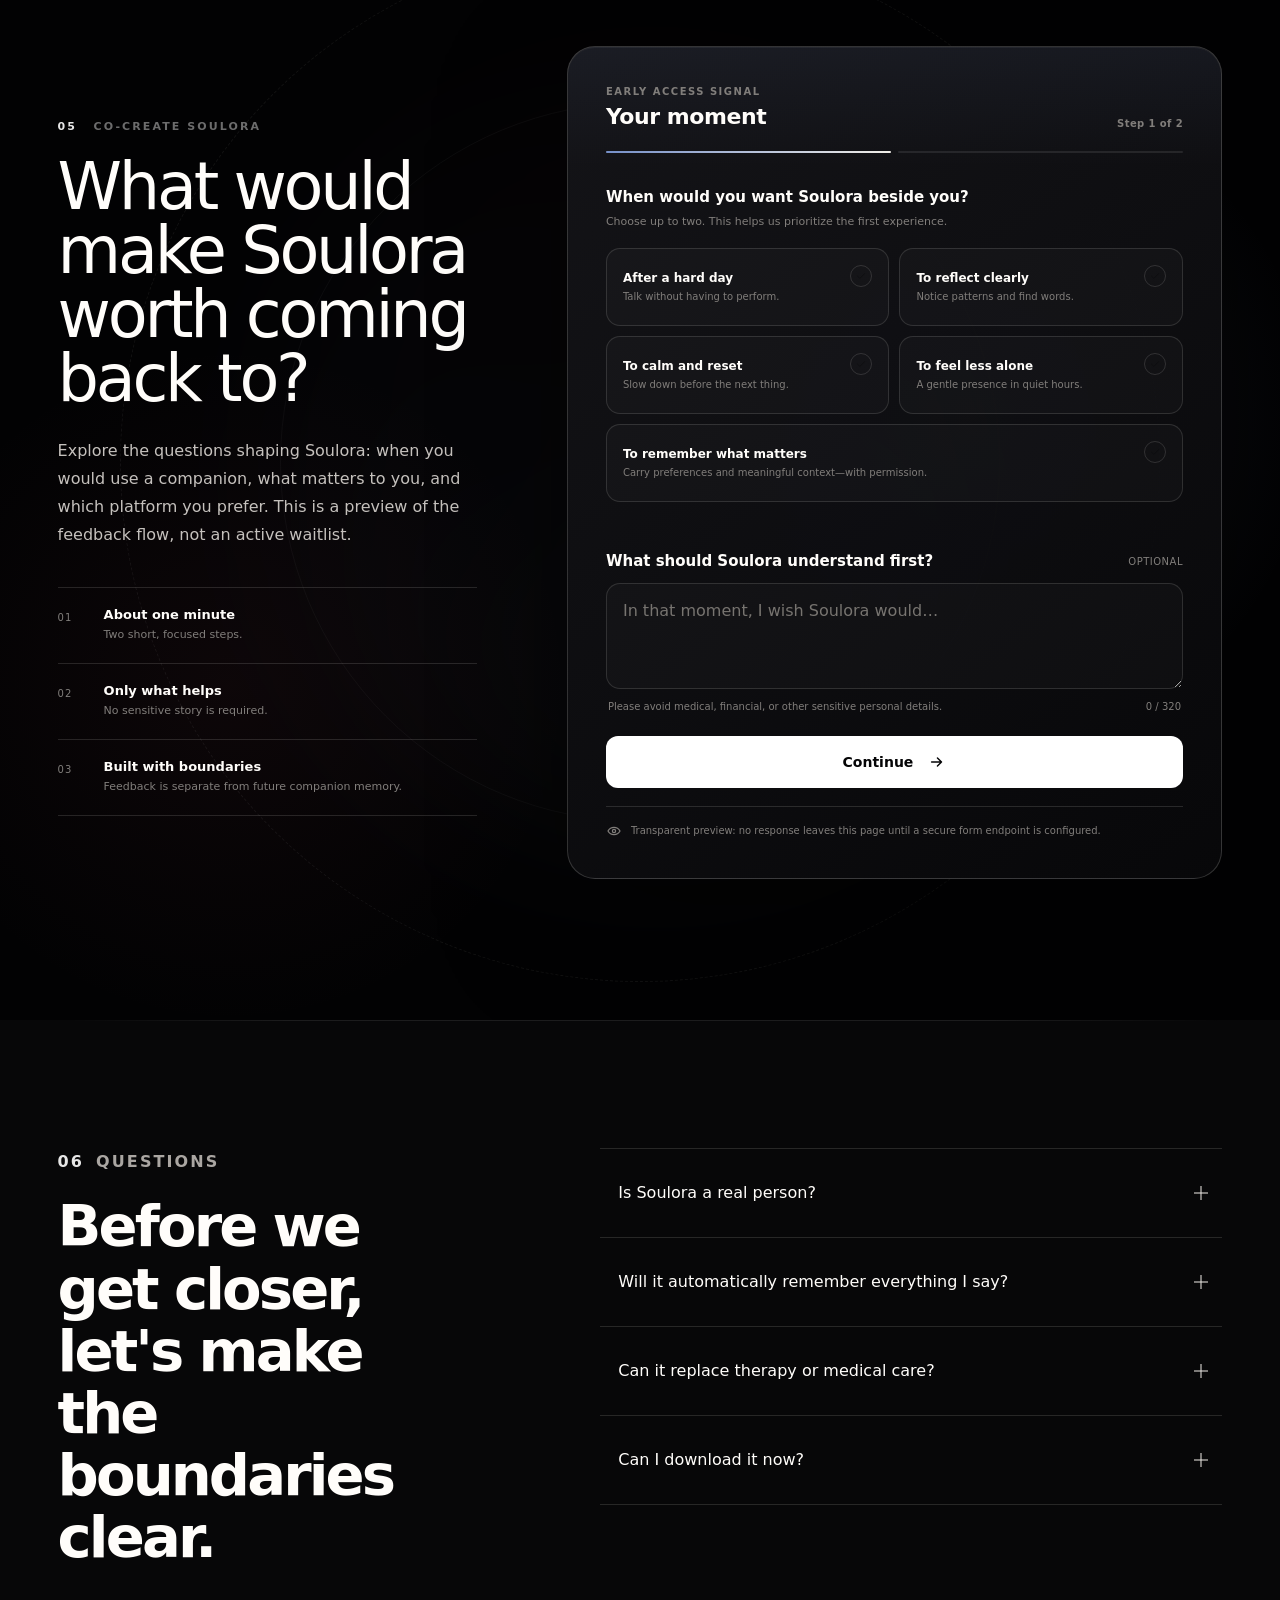
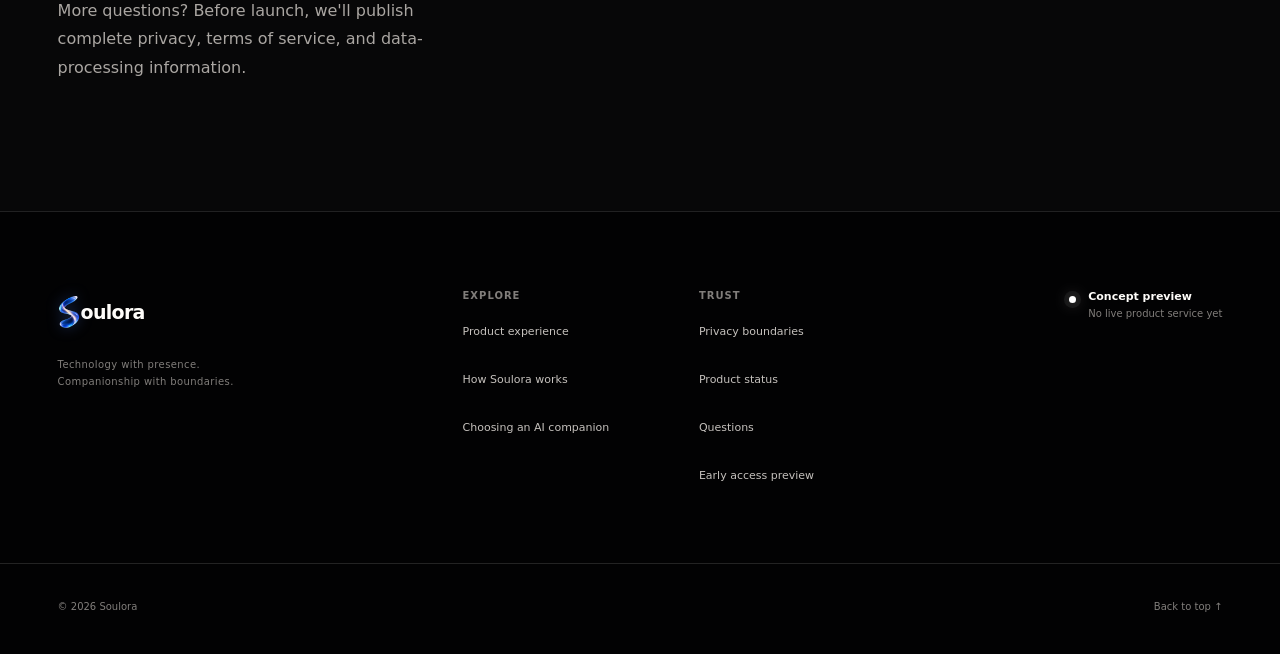
==== commit 7c20473c: "feat: add AI companion SEO content and internal navigation" ====
--- a/index.html
+++ b/index.html
@@ -3,7 +3,7 @@
   <head>
     <meta charset="UTF-8" />
     <meta name="viewport" content="width=device-width, initial-scale=1.0, viewport-fit=cover" />
-    <meta name="description" content="Explore the Soulora AI companion concept: attentive listening, memory by consent, and clear boundaries. Try the interactive product preview." />
+    <meta name="description" content="Explore Soulora, an AI companion concept for everyday conversation. Try the preview and learn about memory by consent, voice concepts, and clear boundaries." />
     <link rel="canonical" href="https://soulora.ai/" />
     <meta name="theme-color" content="#020203" />
     <meta name="color-scheme" content="dark" />
@@ -12,14 +12,14 @@
     <meta property="og:site_name" content="Soulora" />
     <meta property="og:url" content="https://soulora.ai/" />
     <meta property="og:title" content="Soulora - AI Companion Concept &amp; Interactive Preview" />
-    <meta property="og:description" content="Explore the Soulora AI companion concept: attentive listening, memory by consent, and clear boundaries. Try the interactive product preview." />
+    <meta property="og:description" content="Explore Soulora, an AI companion concept for everyday conversation. Try the preview and learn about memory by consent, voice concepts, and clear boundaries." />
     <meta property="og:image" content="https://soulora.ai/assets/brand/soulora-og-1200x630.png" />
     <meta property="og:image:width" content="1200" />
     <meta property="og:image:height" content="630" />
     <meta property="og:image:alt" content="Soulora luminous blue S logo on a deep-ocean background" />
     <meta name="twitter:card" content="summary_large_image" />
     <meta name="twitter:title" content="Soulora - AI Companion Concept &amp; Interactive Preview" />
-    <meta name="twitter:description" content="Explore the Soulora AI companion concept: attentive listening, memory by consent, and clear boundaries. Try the interactive product preview." />
+    <meta name="twitter:description" content="Explore Soulora, an AI companion concept for everyday conversation. Try the preview and learn about memory by consent, voice concepts, and clear boundaries." />
     <meta name="twitter:image" content="https://soulora.ai/assets/brand/soulora-og-1200x630.png" />
     <meta name="twitter:image:alt" content="Soulora luminous blue S logo on a deep-ocean background" />
     <title>Soulora - AI Companion Concept &amp; Interactive Preview</title>
@@ -39,7 +39,7 @@
             "@id": "https://soulora.ai/#webpage",
             "url": "https://soulora.ai/",
             "name": "Soulora - AI Companion Concept & Interactive Preview",
-            "description": "Explore the Soulora AI companion concept: attentive listening, memory by consent, and clear boundaries. Try the interactive product preview.",
+            "description": "Explore Soulora, an AI companion concept for everyday conversation. Try the preview and learn about memory by consent, voice concepts, and clear boundaries.",
             "inLanguage": "en",
             "isPartOf": { "@id": "https://soulora.ai/#website" }
           }
@@ -52,6 +52,7 @@
     <link rel="apple-touch-icon" href="assets/brand/soulora-apple-touch-icon.png" sizes="180x180" />
     <link rel="manifest" href="site.webmanifest" />
     <link rel="stylesheet" href="styles.css?v=20260921-feedback-v1" />
+    <link rel="stylesheet" href="content.css?v=20260921-content-v1" />
   </head>
   <body class="has-crisp-hero-video">
     <a class="skip-link" href="#main-content">Skip to main content</a>
@@ -73,7 +74,7 @@
           <span class="brand-name">oulora</span>
         </a>
         <nav class="desktop-nav" aria-label="Primary navigation">
-          <a href="#avatars">Live Avatars</a><a href="#experience">Experience</a><a href="#system">Companion System</a><a href="#safety">Privacy</a>
+          <a href="#avatars">Live Avatars</a><a href="#experience">Experience</a><a href="/how-it-works">How it works</a><a href="#safety">Privacy</a>
         </nav>
         <a class="nav-cta" href="#early-access"><span>Early Access</span><svg aria-hidden="true"><use href="#icon-arrow"></use></svg></a>
         <button class="menu-toggle" type="button" aria-expanded="false" aria-controls="mobile-menu" aria-label="Open navigation menu" data-menu-toggle>
@@ -82,6 +83,7 @@
       </div>
       <nav class="mobile-menu" id="mobile-menu" aria-label="Mobile navigation" hidden data-mobile-menu>
         <a href="#avatars"><span>00</span> Live Avatars</a><a href="#experience"><span>01</span> Experience</a><a href="#system"><span>02</span> Companion System</a><a href="#moments"><span>03</span> Everyday Moments</a><a href="#safety"><span>04</span> Privacy</a><a href="#faq"><span>06</span> Questions</a>
+        <a href="/how-it-works"><span>READ</span> How it works</a><a href="/guides/choose-ai-companion"><span>GUIDE</span> Choosing a companion</a>
         <a class="mobile-menu-cta" href="#early-access">Apply for early access <svg aria-hidden="true"><use href="#icon-arrow"></use></svg></a>
       </nav>
     </header>
@@ -109,7 +111,7 @@
         <div class="hero-inner page-container">
           <div class="hero-copy reveal">
             <h1 id="hero-title"><span class="hero-title-line">An AI companion.</span><span class="hero-title-line">Present for <em>life.</em></span></h1>
-            <p class="hero-lead">It remembers only what you allow, understands what is left unsaid, and respects every moment you need to yourself.</p>
+            <p class="hero-lead">An AI companion concept for everyday conversation, with memory by consent and room for your own pace.</p>
             <div class="hero-actions">
               <a class="button button-primary" href="#early-access">Apply for early access <svg aria-hidden="true"><use href="#icon-arrow"></use></svg></a>
               <a class="button button-ghost" href="#experience"><span class="button-icon"><svg aria-hidden="true"><use href="#icon-play"></use></svg></span>Explore the concept</a>
@@ -136,6 +138,21 @@
       </section>
 
       <section class="principle-rail" aria-label="Soulora core capabilities"><div class="rail-track"><span>CONTEXT AWARE</span><i></i><span>MEMORY WITH CONSENT</span><i></i><span>VOICE PRESENCE</span><i></i><span>EMOTIONAL RHYTHM</span><i></i><span>BOUNDARIES BY DESIGN</span><i></i><span aria-hidden="true">CONTEXT AWARE</span><i aria-hidden="true"></i><span aria-hidden="true">MEMORY WITH CONSENT</span><i aria-hidden="true"></i><span aria-hidden="true">VOICE PRESENCE</span><i aria-hidden="true"></i><span aria-hidden="true">EMOTIONAL RHYTHM</span><i aria-hidden="true"></i><span aria-hidden="true">BOUNDARIES BY DESIGN</span><i aria-hidden="true"></i></div></section>
+
+      <section class="product-overview section" aria-labelledby="product-overview-title">
+        <div class="page-container">
+          <header class="section-header" id="product-status">
+            <div><p class="section-label">MEET SOULORA</p><h2 id="product-overview-title">Everyday conversation.<br />Clear expectations.</h2></div>
+            <p>Soulora explores an AI friend for quiet conversation, reflection, and company. This website is an interactive preview of that idea, not a live AI chat service.</p>
+          </header>
+          <dl class="product-facts">
+            <div><dt>Try the preview</dt><dd>Explore scripted conversations, avatar styles, and memory controls in your browser. Demo choices reset when you reload.</dd></div>
+            <div><dt>See the direction</dt><dd>Memory with your permission and voice companionship are design goals. The voice demo is visual only; it does not play audio.</dd></div>
+            <div><dt>Know what's available</dt><dd>No account or app download is available yet. Launch timing, pricing, product languages, and supported platforms have not been announced.</dd></div>
+          </dl>
+          <div class="reading-links"><a href="/how-it-works">See how the Soulora preview works <span aria-hidden="true">↗</span></a><a href="/guides/choose-ai-companion">What to look for in an AI companion <span aria-hidden="true">↗</span></a></div>
+        </div>
+      </section>
 
       <section class="avatar-lab section" data-scroll-section="avatars" aria-labelledby="avatar-title">
         <div class="page-container">
@@ -233,7 +250,7 @@
           <div class="access-intro">
             <p class="section-label"><span>05</span> CO-CREATE SOULORA</p>
             <h2 id="access-title">What would make Soulora worth coming back to?</h2>
-            <p>Tell us about the moment you would want a companion like this. Your answer will shape what we build first—not just add another name to a waitlist.</p>
+            <p>Explore the questions shaping Soulora: when you would use a companion, what matters to you, and which platform you prefer. This is a preview of the feedback flow, not an active waitlist.</p>
             <div class="feedback-promises" aria-label="What to expect">
               <div><span>01</span><p><strong>About one minute</strong><small>Two short, focused steps.</small></p></div>
               <div><span>02</span><p><strong>Only what helps</strong><small>No sensitive story is required.</small></p></div>
@@ -307,7 +324,7 @@
       <section class="faq section" data-scroll-section="faq" aria-labelledby="faq-title"><div class="page-container faq-grid" id="faq"><header class="faq-header reveal"><p class="section-label"><span>06</span> QUESTIONS</p><h2 id="faq-title">Before we get closer,<br />let's make the boundaries clear.</h2><p>More questions? Before launch, we'll publish complete privacy, terms of service, and data-processing information.</p></header><div class="faq-list reveal delay-1"><details><summary><span>Is Soulora a real person?</span><i aria-hidden="true"></i></summary><p>No. Soulora is an AI companion product concept. It clearly identifies itself as AI, never pretends to be human, and does not replace real-world relationships.</p></details><details><summary><span>Will it automatically remember everything I say?</span><i aria-hidden="true"></i></summary><p>The design goal is to separate the current conversation from long-term memory. Anything saved for the long term must explain its purpose and receive your permission first.</p></details><details><summary><span>Can it replace therapy or medical care?</span><i aria-hidden="true"></i></summary><p>No. Soulora is a concept for everyday conversation and emotional support—not diagnosis or treatment. In a crisis or health situation, contact qualified real-world support.</p></details><details><summary><span>Can I download it now?</span><i aria-hidden="true"></i></summary><p>Not yet. This website presents an interactive product concept. Launch timing, supported platforms, and a real application channel will be announced when they are ready.</p></details></div></div></section>
     </main>
 
-    <footer class="site-footer"><div class="page-container footer-grid"><div><a class="brand footer-brand" href="#top" aria-label="Soulora home"><span class="brand-orb" aria-hidden="true"><i></i></span><span class="brand-name">oulora</span></a><p>Technology with presence.<br />Companionship with boundaries.</p></div><div class="footer-links"><div><strong>EXPLORE</strong><a href="#experience">Product experience</a><a href="#system">Companion system</a><a href="#moments">Everyday moments</a></div><div><strong>TRUST</strong><a href="#safety">Privacy boundaries</a><a href="#faq">Questions</a><a href="#early-access">Early access</a></div></div><div class="footer-state"><span class="live-dot"></span><p><strong>Concept preview</strong><small>No live product service yet</small></p></div></div><div class="page-container footer-bottom"><span>© 2026 Soulora</span><a href="#top">Back to top ↑</a></div></footer>
+    <footer class="site-footer"><div class="page-container footer-grid"><div><a class="brand footer-brand" href="#top" aria-label="Soulora home"><span class="brand-orb" aria-hidden="true"><i></i></span><span class="brand-name">oulora</span></a><p>Technology with presence.<br />Companionship with boundaries.</p></div><div class="footer-links"><div><strong>EXPLORE</strong><a href="#experience">Product experience</a><a href="/how-it-works">How Soulora works</a><a href="/guides/choose-ai-companion">Choosing an AI companion</a></div><div><strong>TRUST</strong><a href="#safety">Privacy boundaries</a><a href="#product-status">Product status</a><a href="#faq">Questions</a><a href="#early-access">Early access preview</a></div></div><div class="footer-state"><span class="live-dot"></span><p><strong>Concept preview</strong><small>No live product service yet</small></p></div></div><div class="page-container footer-bottom"><span>© 2026 Soulora</span><a href="#top">Back to top ↑</a></div></footer>
     <script src="script.js?v=20260921-seo-v1"></script>
   </body>
 </html>
--- a/content.css
+++ b/content.css
@@ -0,0 +1,91 @@
+/* Shared reading surfaces, using the existing Soulora design tokens. */
+.product-overview { border-bottom: 1px solid var(--line); }
+.product-facts { display: grid; grid-template-columns: repeat(3, minmax(0, 1fr)); gap: 36px; margin: 48px 0 30px; }
+.product-facts > div { padding-top: 24px; border-top: 1px solid var(--line-strong); }
+.product-facts dt { color: var(--ink); font-size: 19px; font-weight: 600; }
+.product-facts dd { margin: 14px 0 0; color: var(--ink-2); font-size: 16px; line-height: 1.8; }
+.reading-links { display: flex; flex-wrap: wrap; gap: 12px 32px; }
+.reading-links a { display: inline-flex; gap: 12px; align-items: center; min-height: 44px; color: var(--ink); font-size: 14px; text-decoration: underline; text-decoration-color: var(--line-strong); text-underline-offset: 6px; }
+.reading-links a:hover { text-decoration-color: var(--ink); }
+
+.editorial-page { background: var(--canvas-deep); }
+.reading-header { border-bottom: 1px solid var(--line); }
+.reading-header-inner { max-width: 1200px; min-height: 100px; margin: auto; padding: 16px var(--gutter); display: flex; align-items: center; justify-content: space-between; gap: 24px; }
+.reading-nav { display: flex; flex-wrap: wrap; gap: 8px 28px; align-items: center; }
+.reading-nav a { min-height: 44px; display: inline-flex; align-items: center; color: var(--ink-2); font-size: 14px; }
+.reading-nav a:hover, .reading-nav a[aria-current="page"] { color: var(--ink); text-decoration: underline; text-underline-offset: 7px; }
+.reading-shell { max-width: 1200px; margin-inline: auto; padding: 44px var(--gutter) 96px; }
+.breadcrumbs { color: var(--ink-2); font-size: 13px; }
+.breadcrumbs ol { display: flex; flex-wrap: wrap; align-items: center; gap: 10px; list-style: none; padding: 0; margin: 0; }
+.breadcrumbs li + li::before { content: "/"; margin-right: 10px; color: var(--ink-3); }
+.breadcrumbs a { display: inline-block; padding-block: 12px; text-decoration: underline; text-underline-offset: 4px; }
+.reading-hero { max-width: 940px; padding: 58px 0 54px; }
+.reading-eyebrow { margin: 0 0 22px; color: var(--mist); font-size: 12px; font-weight: 650; letter-spacing: 2px; text-transform: uppercase; }
+.reading-hero h1 { margin: 0; font-size: clamp(42px, 6.6vw, 82px); font-weight: 600; line-height: 1.04; letter-spacing: -.05em; text-wrap: balance; }
+.reading-lead { max-width: 750px; margin: 28px 0 0; color: var(--ink-2); font-size: clamp(18px, 2vw, 21px); line-height: 1.7; }
+.reading-date { margin: 22px 0 0; color: var(--ink-2); font-size: 13px; }
+.reading-status { display: grid; grid-template-columns: 160px 1fr; gap: 24px; padding: 26px 28px; border: 1px solid var(--line-strong); border-radius: var(--radius); background: var(--surface); }
+.reading-status strong { color: var(--warning); font-size: 14px; line-height: 1.7; }
+.reading-status p { margin: 0; max-width: 700px; color: var(--ink-2); font-size: 15px; line-height: 1.8; }
+.reading-layout { display: grid; grid-template-columns: 200px minmax(0, 1fr); gap: 64px; margin-top: 64px; align-items: start; }
+.reading-toc { position: sticky; top: 28px; }
+.reading-toc h2 { margin: 0 0 14px; color: var(--ink-2); font-size: 12px; font-weight: 650; letter-spacing: 1.5px; text-transform: uppercase; }
+.reading-toc ol { list-style: none; padding: 0; margin: 0; }
+.reading-toc a { display: block; padding: 12px 0; color: var(--ink-2); border-bottom: 1px solid var(--line); font-size: 14px; line-height: 1.5; }
+.reading-toc a:hover { color: var(--ink); }
+.reading-body { min-width: 0; }
+.reading-section { margin-bottom: 64px; scroll-margin-top: 32px; }
+.reading-section h2 { margin: 0 0 24px; font-size: clamp(28px, 3.1vw, 38px); font-weight: 560; line-height: 1.2; letter-spacing: -.035em; text-wrap: balance; }
+.reading-section h3 { margin: 28px 0 12px; font-size: 20px; line-height: 1.4; font-weight: 600; }
+.reading-section p, .reading-section li, .reading-section dd { color: var(--ink-2); font-size: 16px; line-height: 1.85; }
+.reading-section p { margin: 0 0 18px; }
+.reading-section ul, .reading-section ol { padding-left: 24px; margin: 18px 0; }
+.reading-section li { padding-left: 4px; margin: 10px 0; }
+.reading-section strong { color: var(--ink); font-weight: 600; }
+.reading-section a, .reading-status a { color: var(--ink); text-decoration: underline; text-decoration-color: var(--mist); text-underline-offset: 4px; }
+.reading-section a:hover, .reading-status a:hover { text-decoration-color: var(--ink); }
+.reading-steps { counter-reset: step; }
+.reading-steps > div { counter-increment: step; position: relative; padding: 24px 0 24px 46px; border-top: 1px solid var(--line); }
+.reading-steps > div::before { content: counter(step, decimal-leading-zero); position: absolute; top: 28px; left: 0; color: var(--mist); font-size: 12px; font-variant-numeric: tabular-nums; }
+.reading-steps dt { font-size: 20px; line-height: 1.5; font-weight: 580; }
+.reading-steps dd { margin: 10px 0 0; }
+.reading-table-wrap { overflow-x: auto; border: 1px solid var(--line); border-radius: var(--radius-sm); margin: 24px 0; }
+.reading-table { border-collapse: collapse; width: 100%; text-align: left; font-size: 15px; line-height: 1.7; }
+.reading-table caption { padding: 18px; text-align: left; color: var(--ink); font-weight: 600; }
+.reading-table th, .reading-table td { padding: 18px; vertical-align: top; border-top: 1px solid var(--line); }
+.reading-table thead th { background: var(--surface); font-weight: 600; }
+.reading-table tbody th { width: 28%; font-weight: 550; }
+.reading-table td { color: var(--ink-2); }
+.reading-note { padding: 22px 24px; margin: 24px 0; border-left: 2px solid var(--mist); background: var(--surface); }
+.reading-note p:last-child { margin-bottom: 0; }
+.reading-faq details { border-top: 1px solid var(--line); padding: 20px 0; }
+.reading-faq summary { cursor: pointer; font-weight: 550; line-height: 1.6; }
+.reading-faq details p { margin: 16px 0 0; }
+.reading-next { display: flex; align-items: center; justify-content: space-between; flex-wrap: wrap; gap: 24px; padding: 32px; border: 1px solid var(--line); border-radius: var(--radius-lg); background: var(--surface); }
+.reading-next p { max-width: 540px; margin: 8px 0 0; color: var(--ink-2); font-size: 15px; line-height: 1.7; }
+.reading-next h2 { margin: 0; font-size: 25px; font-weight: 560; }
+.reading-footer { border-top: 1px solid var(--line); }
+.reading-footer-inner { max-width: 1200px; margin: auto; padding: 32px var(--gutter); display: flex; flex-wrap: wrap; justify-content: space-between; gap: 20px; }
+.reading-footer p { color: var(--ink-2); font-size: 13px; line-height: 1.7; margin: 0; }
+.reading-footer .reading-links a { font-size: 13px; }
+
+@media (max-width: 800px) {
+  .product-facts { grid-template-columns: 1fr; gap: 24px; }
+  .reading-header-inner { align-items: flex-start; flex-direction: column; gap: 4px; }
+  .reading-nav { column-gap: 22px; }
+  .reading-shell { padding-top: 24px; }
+  .reading-hero { padding-top: 34px; }
+  .reading-status { grid-template-columns: 1fr; gap: 8px; padding: 22px; }
+  .reading-layout { grid-template-columns: 1fr; gap: 40px; margin-top: 40px; }
+  .reading-toc { position: static; }
+  .reading-toc ol { display: grid; grid-template-columns: repeat(2, minmax(0, 1fr)); column-gap: 24px; }
+  .reading-section { margin-bottom: 48px; }
+  .reading-table th, .reading-table td { padding: 12px; }
+  .reading-next { padding: 24px; }
+}
+@media (max-width: 400px) {
+  .reading-nav { gap: 4px 18px; }
+  .reading-nav a { font-size: 13px; }
+  .reading-toc ol { grid-template-columns: 1fr; }
+  .reading-table { font-size: 14px; }
+}
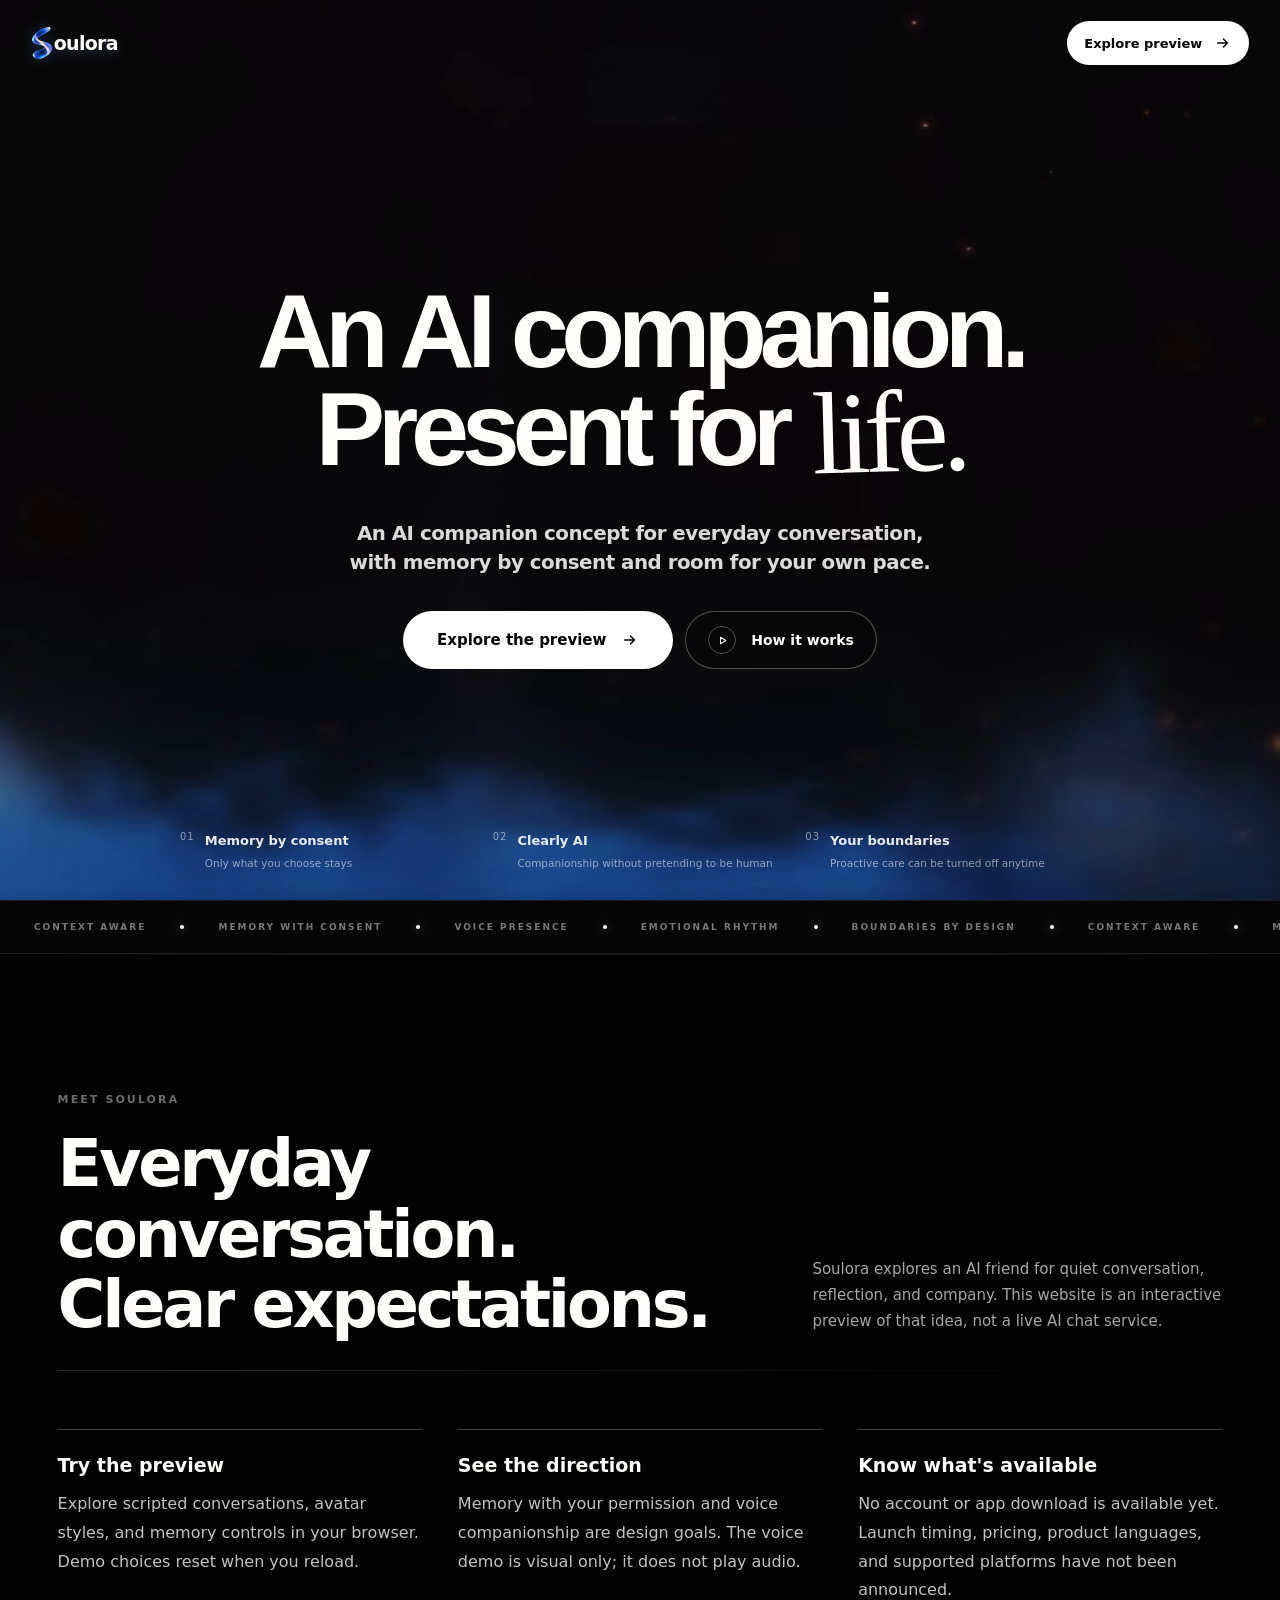
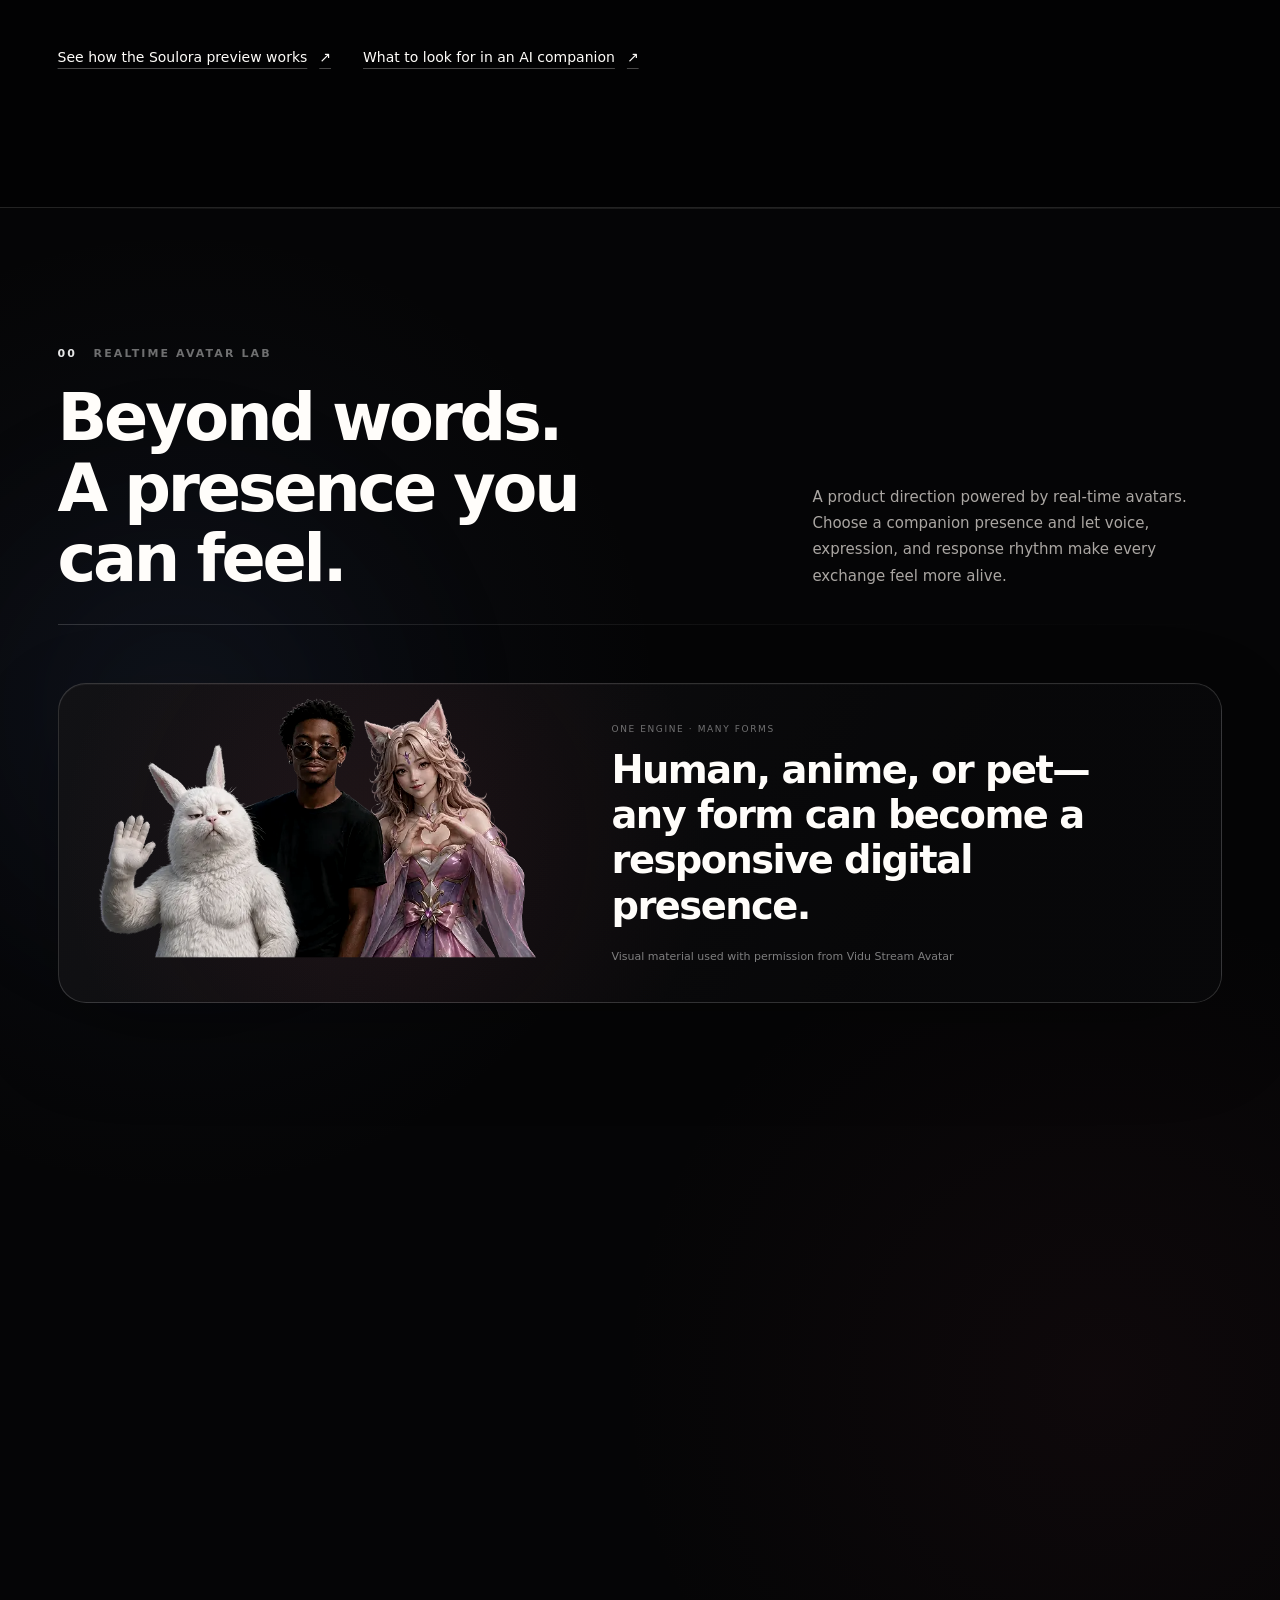
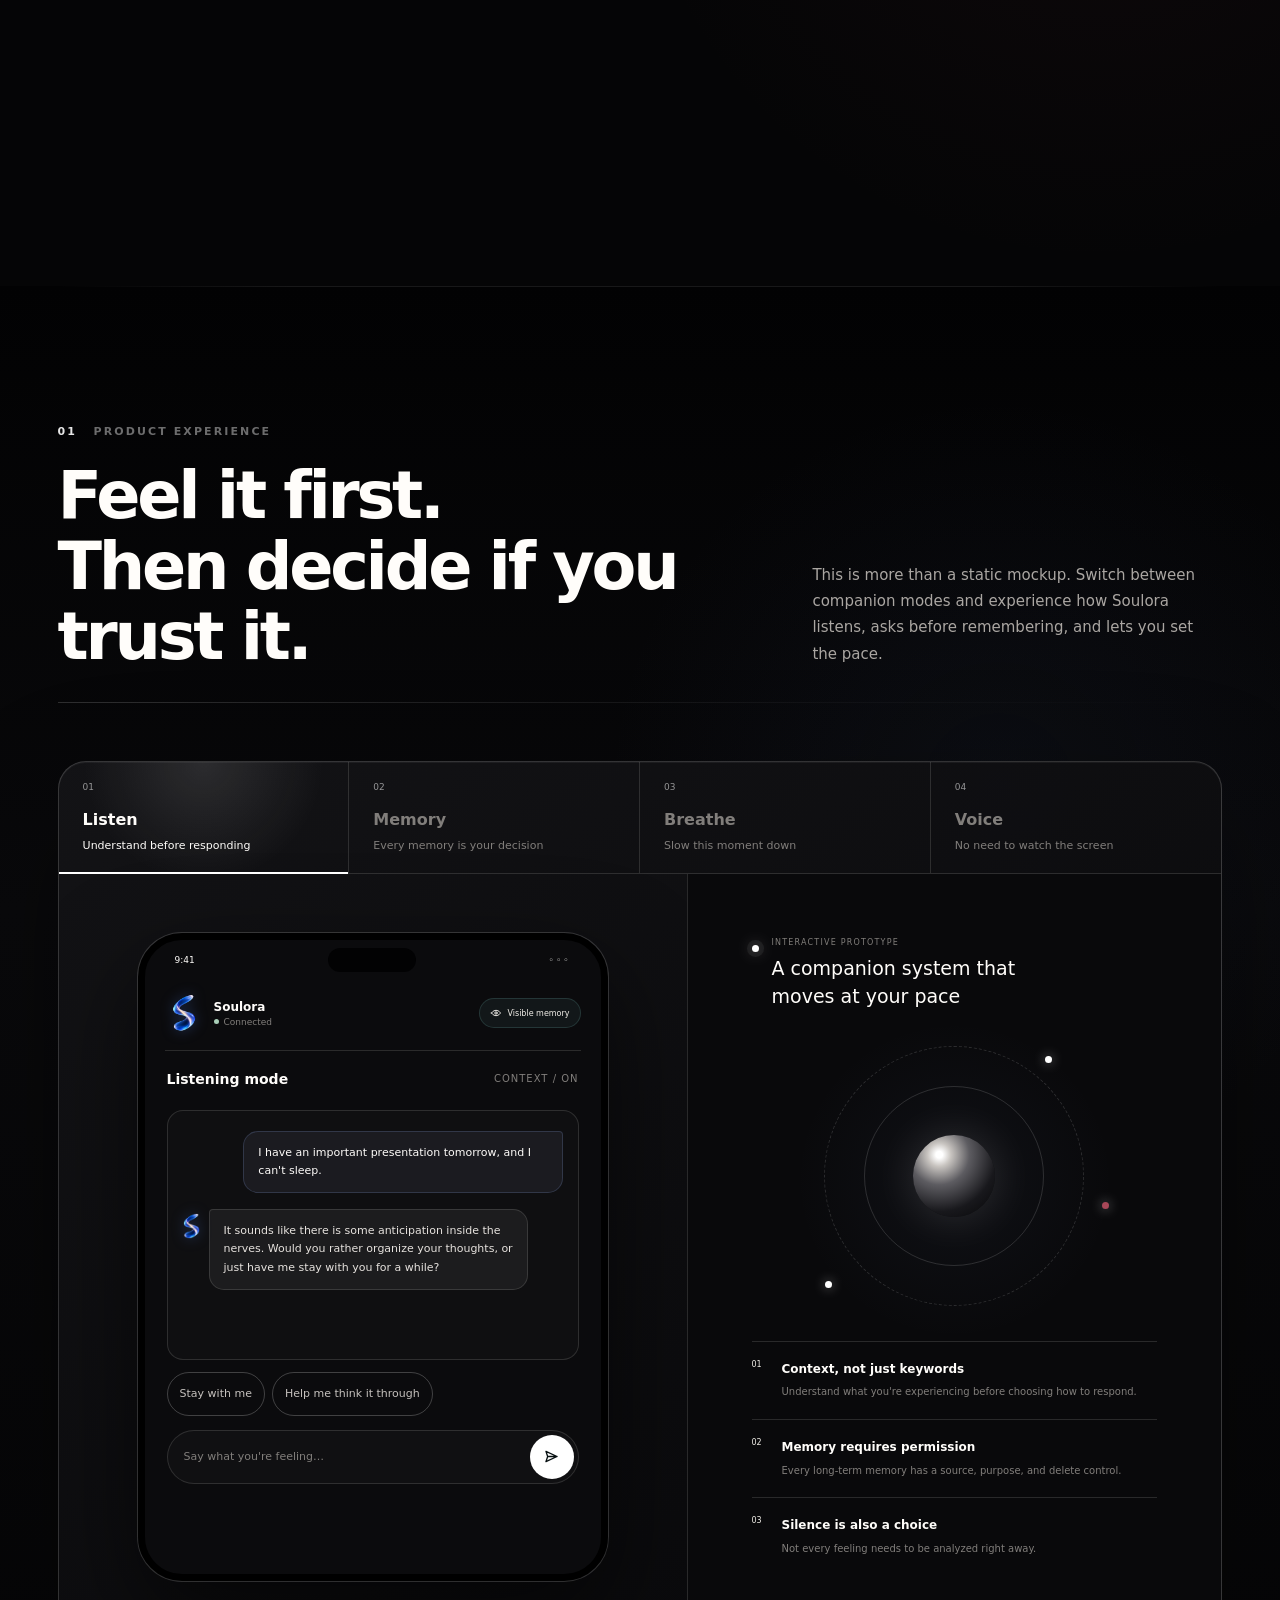
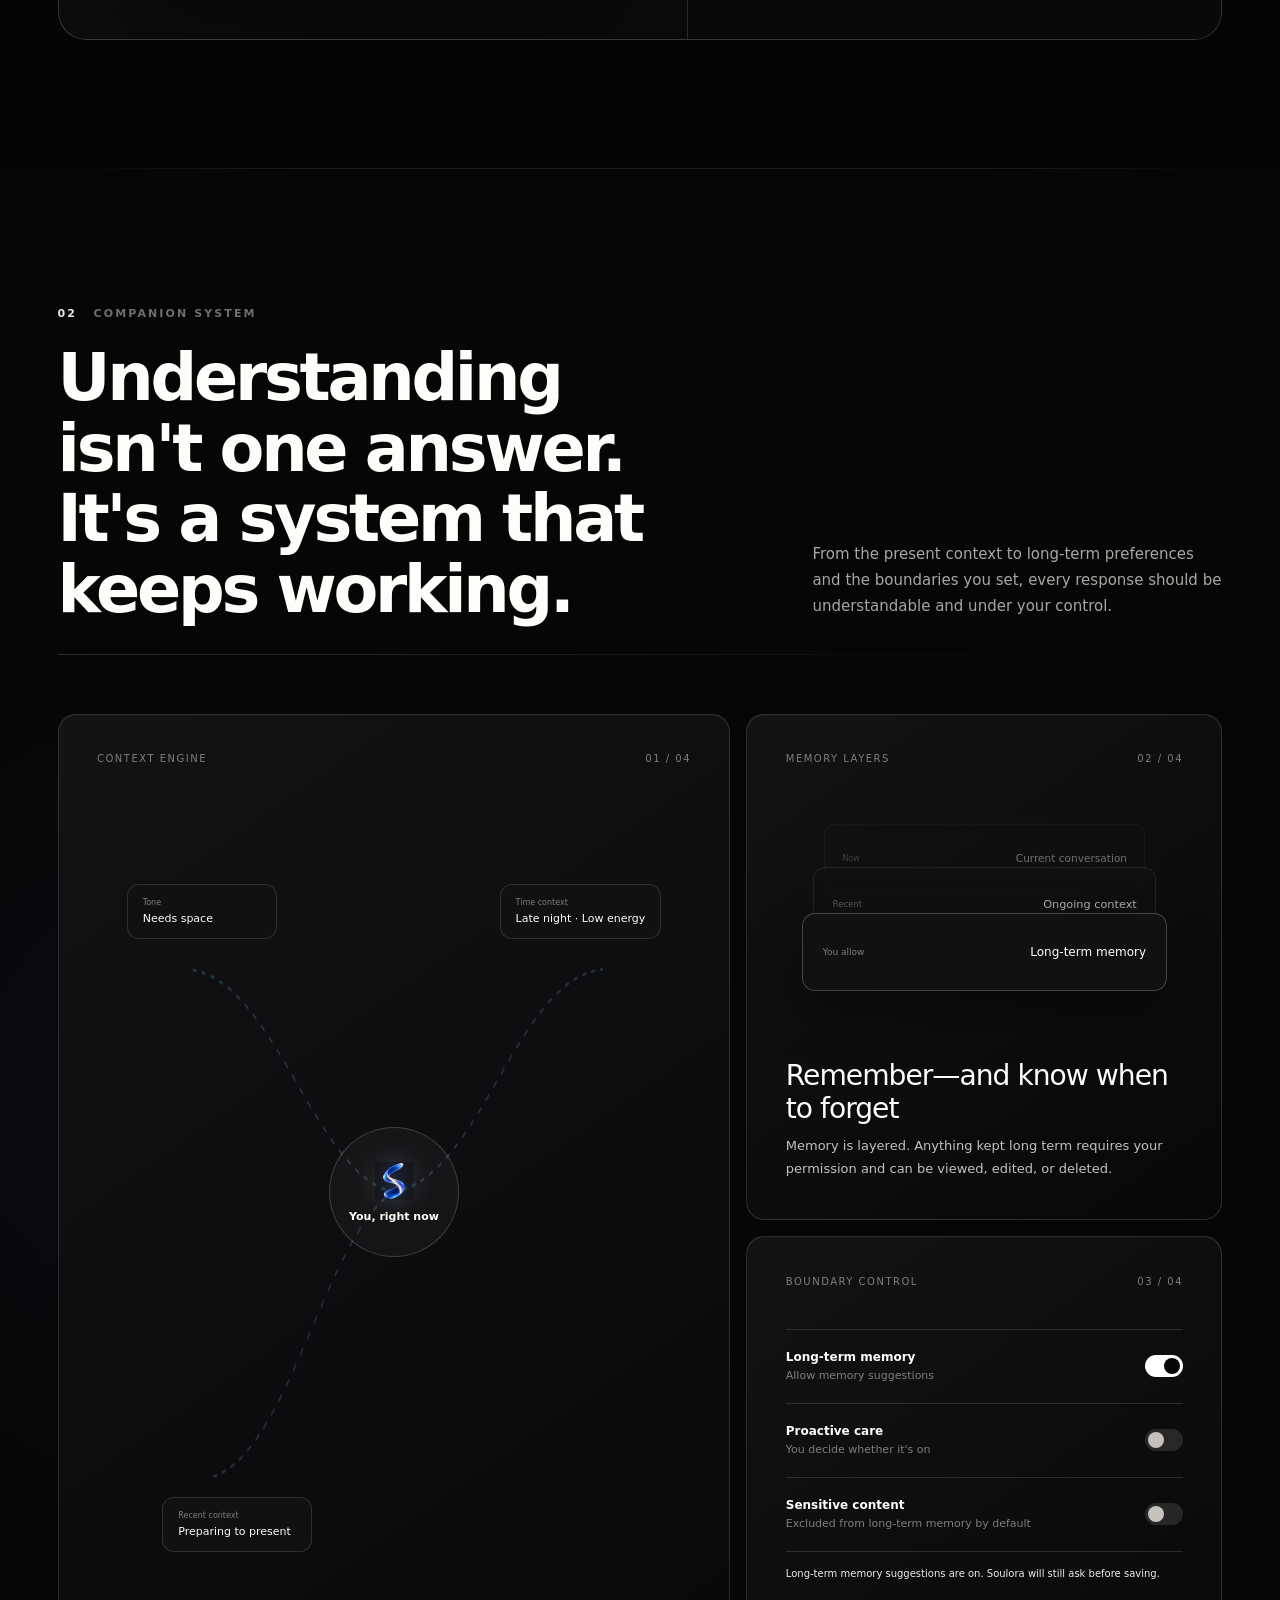
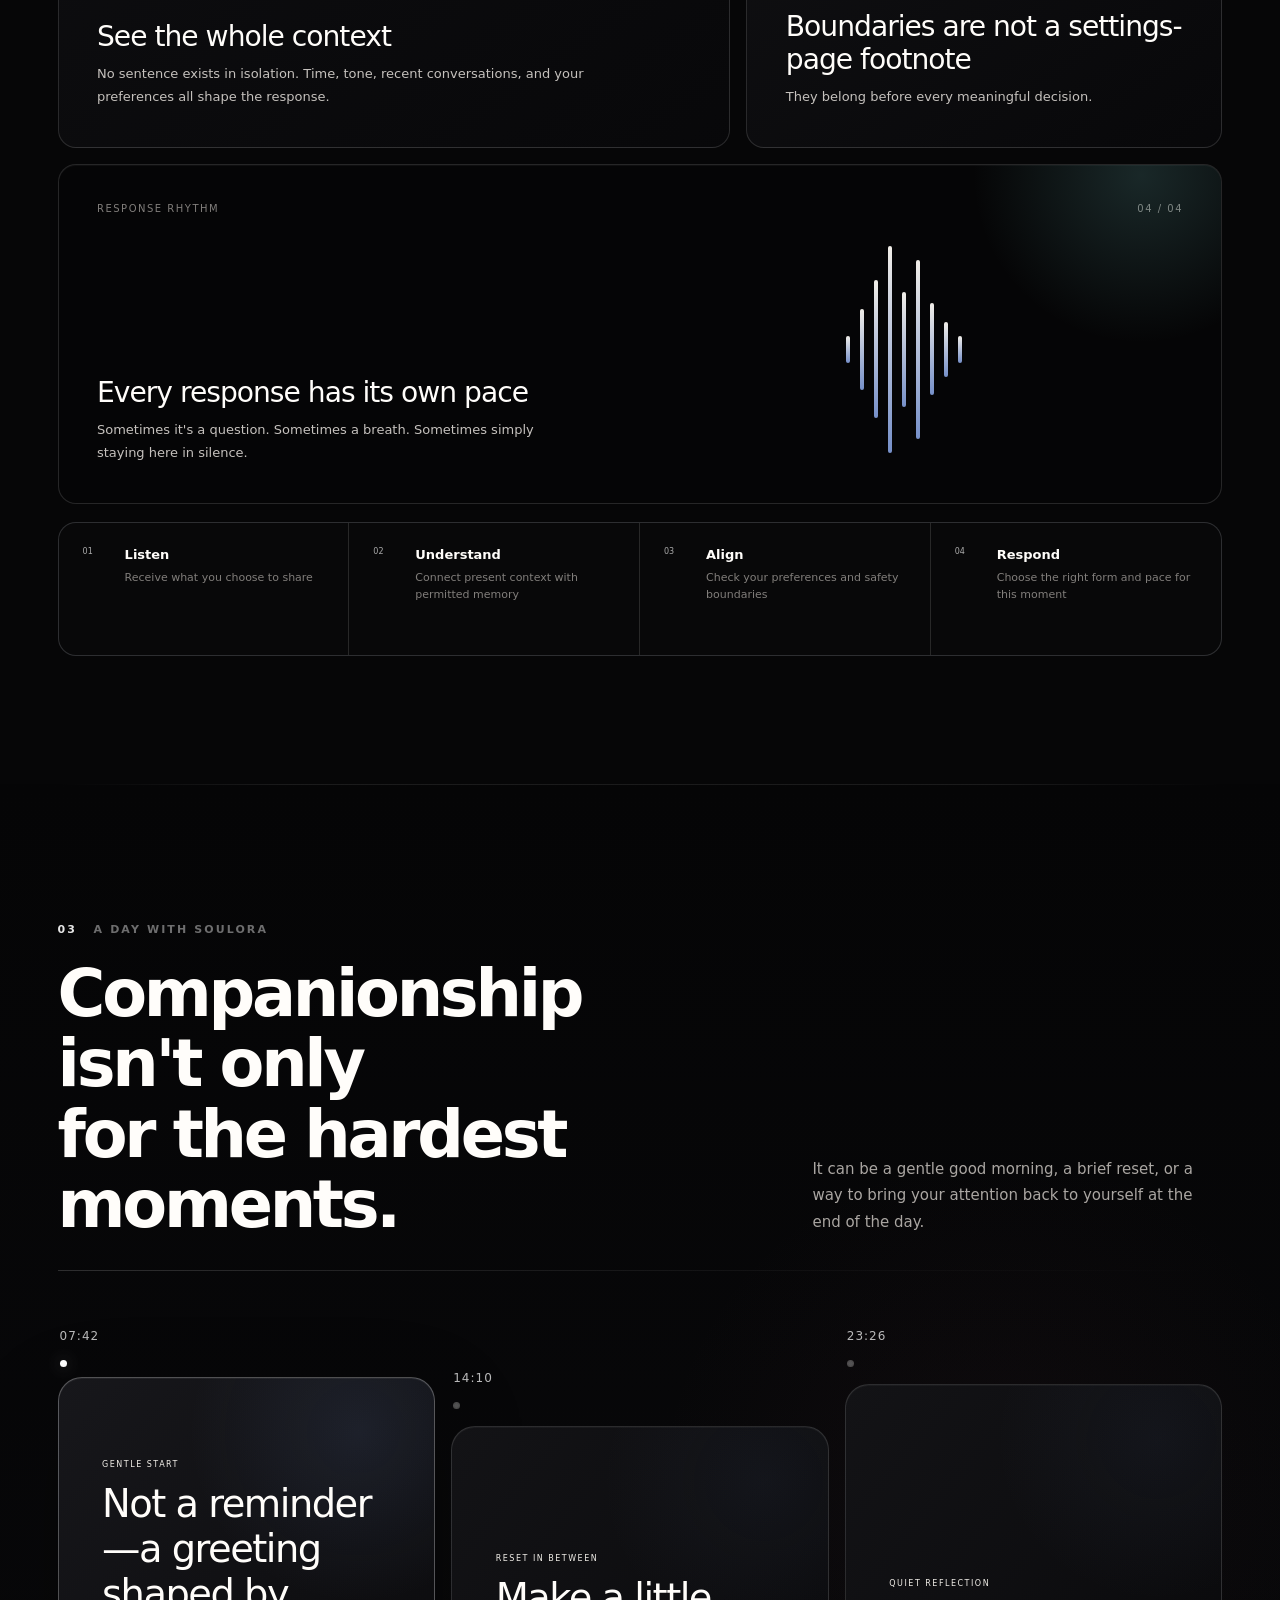
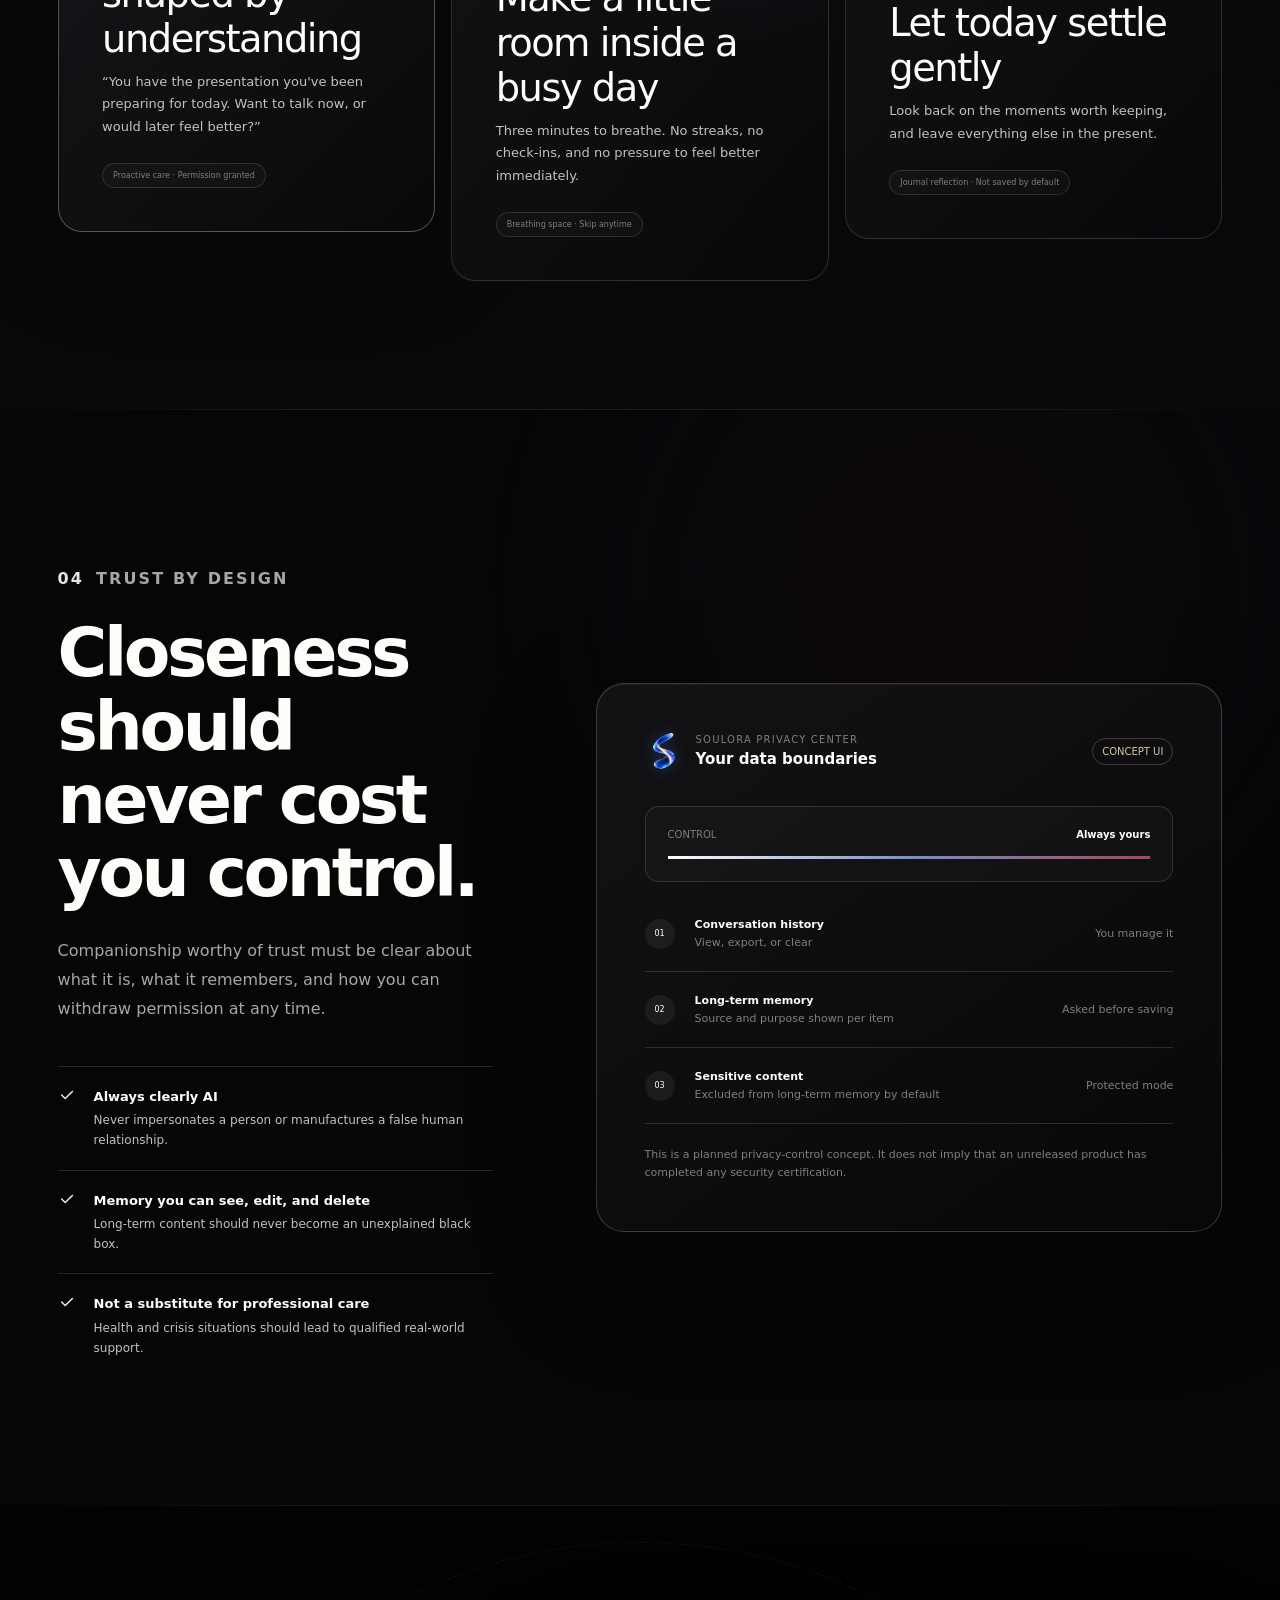
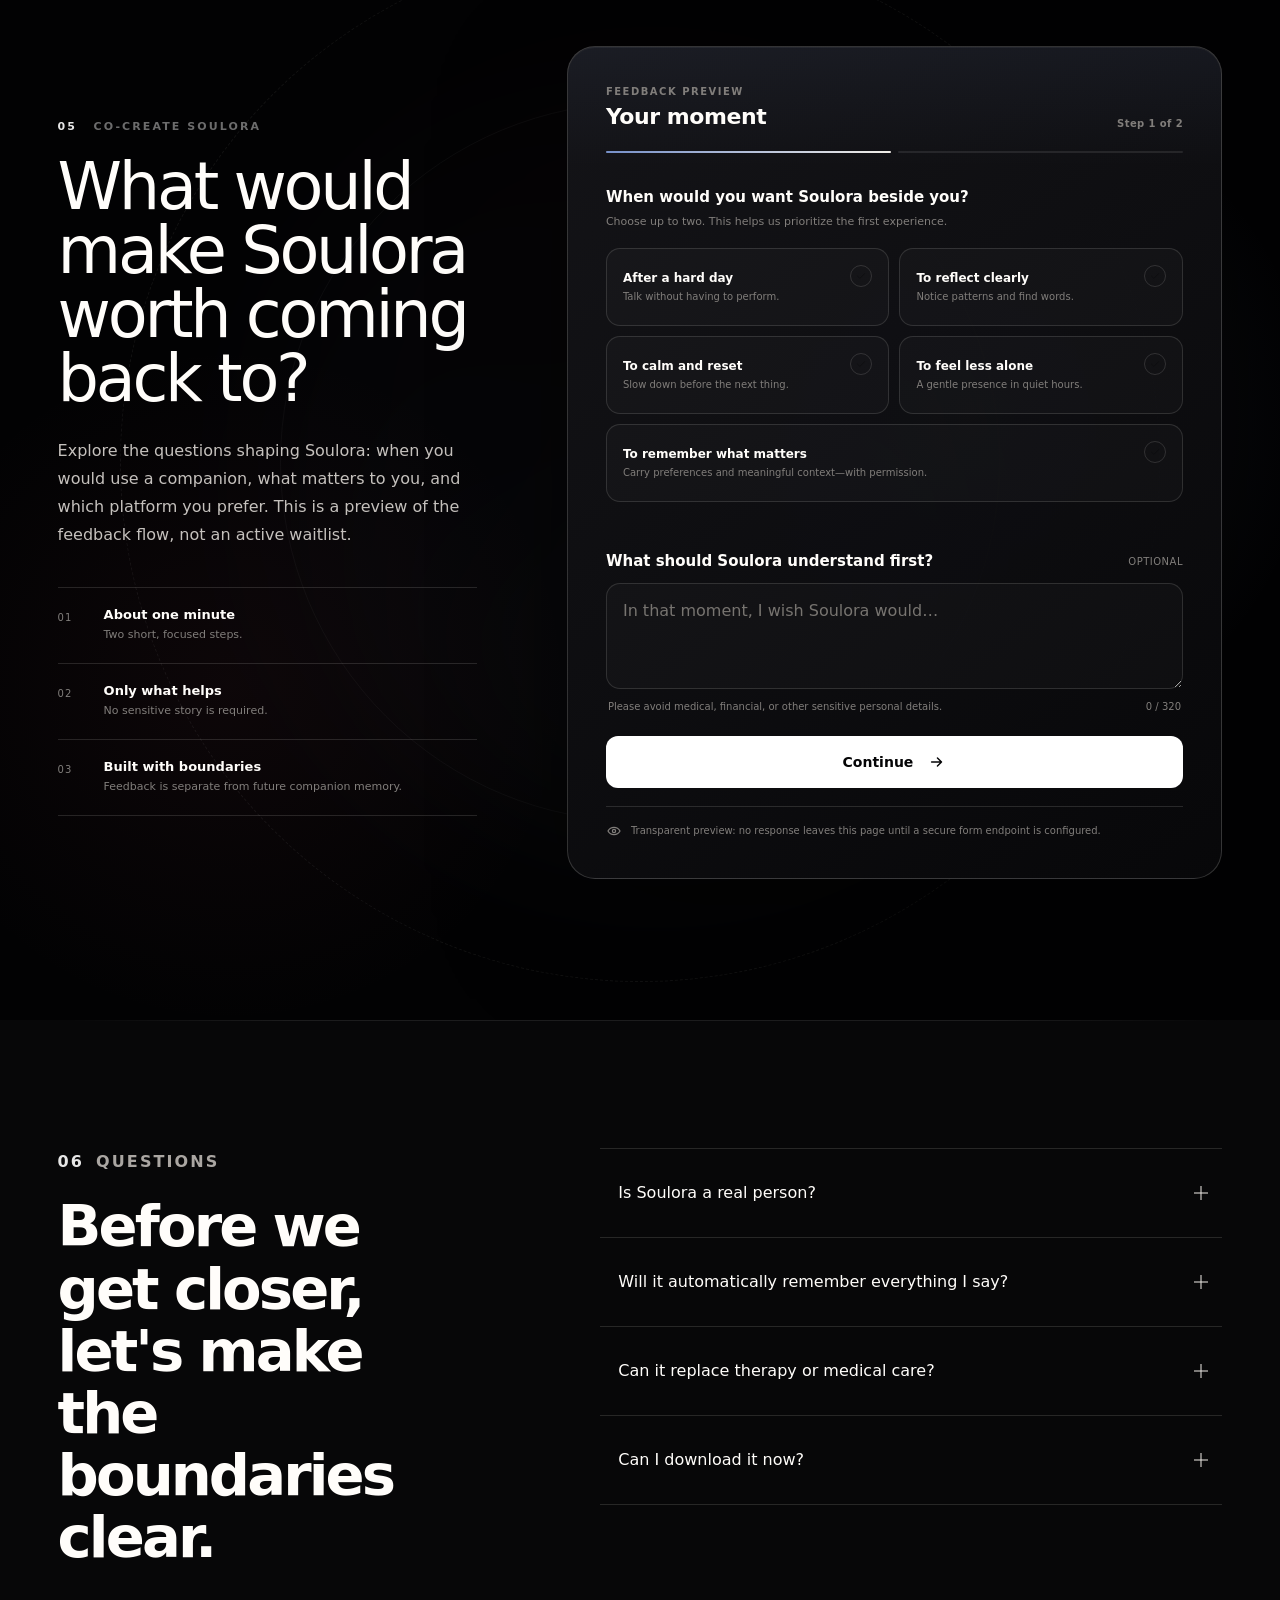
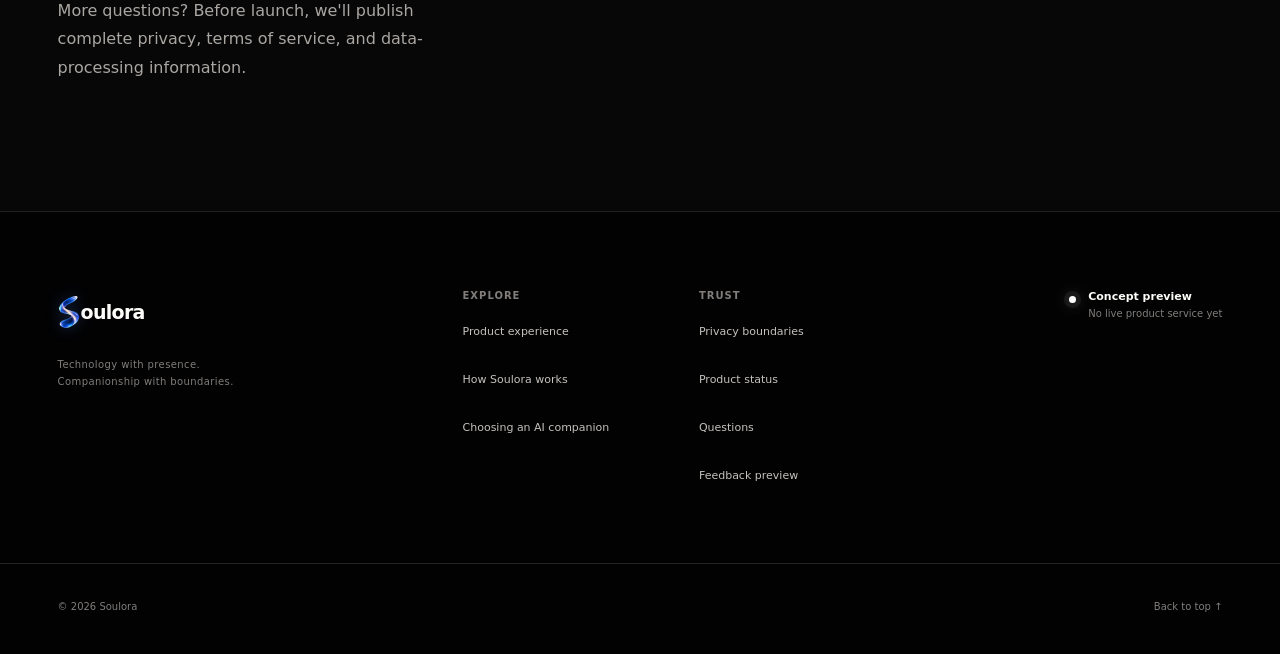
==== commit 01a8b3cc: "refine preview CTAs and optimize hero media" ====
--- a/index.html
+++ b/index.html
@@ -51,6 +51,7 @@
     <link rel="icon" href="assets/brand/soulora-favicon-64.png" type="image/png" sizes="64x64" />
     <link rel="apple-touch-icon" href="assets/brand/soulora-apple-touch-icon.png" sizes="180x180" />
     <link rel="manifest" href="site.webmanifest" />
+    <link rel="preload" as="image" href="assets/hero/soulora-hero-background-poster.webp" type="image/webp" fetchpriority="high" />
     <link rel="stylesheet" href="styles.css?v=20260921-feedback-v1" />
     <link rel="stylesheet" href="content.css?v=20260921-content-v1" />
   </head>
@@ -76,7 +77,7 @@
         <nav class="desktop-nav" aria-label="Primary navigation">
           <a href="#avatars">Live Avatars</a><a href="#experience">Experience</a><a href="/how-it-works">How it works</a><a href="#safety">Privacy</a>
         </nav>
-        <a class="nav-cta" href="#early-access"><span>Early Access</span><svg aria-hidden="true"><use href="#icon-arrow"></use></svg></a>
+        <a class="nav-cta" href="#experience"><span>Explore preview</span><svg aria-hidden="true"><use href="#icon-arrow"></use></svg></a>
         <button class="menu-toggle" type="button" aria-expanded="false" aria-controls="mobile-menu" aria-label="Open navigation menu" data-menu-toggle>
           <svg aria-hidden="true" class="menu-icon"><use href="#icon-menu"></use></svg><svg aria-hidden="true" class="close-icon"><use href="#icon-close"></use></svg>
         </button>
@@ -84,7 +85,7 @@
       <nav class="mobile-menu" id="mobile-menu" aria-label="Mobile navigation" hidden data-mobile-menu>
         <a href="#avatars"><span>00</span> Live Avatars</a><a href="#experience"><span>01</span> Experience</a><a href="#system"><span>02</span> Companion System</a><a href="#moments"><span>03</span> Everyday Moments</a><a href="#safety"><span>04</span> Privacy</a><a href="#faq"><span>06</span> Questions</a>
         <a href="/how-it-works"><span>READ</span> How it works</a><a href="/guides/choose-ai-companion"><span>GUIDE</span> Choosing a companion</a>
-        <a class="mobile-menu-cta" href="#early-access">Apply for early access <svg aria-hidden="true"><use href="#icon-arrow"></use></svg></a>
+        <a class="mobile-menu-cta" href="#experience">Explore the preview <svg aria-hidden="true"><use href="#icon-arrow"></use></svg></a>
       </nav>
     </header>
 
@@ -94,7 +95,7 @@
       <a href="#system" data-section-link="system"><span>System</span><i></i></a>
       <a href="#moments" data-section-link="moments"><span>Moments</span><i></i></a>
       <a href="#safety" data-section-link="safety"><span>Trust</span><i></i></a>
-      <a href="#early-access" data-section-link="early-access"><span>Early access</span><i></i></a>
+      <a href="#early-access" data-section-link="early-access"><span>Feedback preview</span><i></i></a>
       <a href="#faq" data-section-link="faq"><span>Questions</span><i></i></a>
     </nav>
 
@@ -102,9 +103,9 @@
       <section class="hero hero-video-background" id="top" aria-labelledby="hero-title">
         <div class="hero-portrait" aria-hidden="true">
           <div class="hero-media">
-            <video class="hero-media-video" data-hero-video autoplay muted loop playsinline webkit-playsinline="true" x5-playsinline="true" x5-video-player-type="h5-page" x5-video-player-fullscreen="false" preload="auto" disablepictureinpicture poster="assets/hero/soulora-hero-background-poster.png">
+            <video class="hero-media-video" data-hero-video autoplay muted loop playsinline webkit-playsinline="true" x5-playsinline="true" x5-video-player-type="h5-page" x5-video-player-fullscreen="false" preload="auto" disablepictureinpicture poster="assets/hero/soulora-hero-background-poster.webp">
+              <source src="assets/hero/soulora-hero-background.webm" type="video/webm" />
               <source src="assets/hero/soulora-hero-background.mp4" type="video/mp4" />
-              <source src="assets/hero/soulora-hero-background.webm" type="video/webm" />
             </video>
           </div>
         </div>
@@ -113,8 +114,8 @@
             <h1 id="hero-title"><span class="hero-title-line">An AI companion.</span><span class="hero-title-line">Present for <em>life.</em></span></h1>
             <p class="hero-lead">An AI companion concept for everyday conversation, with memory by consent and room for your own pace.</p>
             <div class="hero-actions">
-              <a class="button button-primary" href="#early-access">Apply for early access <svg aria-hidden="true"><use href="#icon-arrow"></use></svg></a>
-              <a class="button button-ghost" href="#experience"><span class="button-icon"><svg aria-hidden="true"><use href="#icon-play"></use></svg></span>Explore the concept</a>
+              <a class="button button-primary" href="#experience">Explore the preview <svg aria-hidden="true"><use href="#icon-arrow"></use></svg></a>
+              <a class="button button-ghost" href="/how-it-works"><span class="button-icon"><svg aria-hidden="true"><use href="#icon-play"></use></svg></span>How it works</a>
             </div>
           </div>
           <div class="hero-proof" aria-label="Product principles">
@@ -260,7 +261,7 @@
 
           <div class="feedback-panel" data-feedback-panel>
             <div class="feedback-panel-head">
-              <div><small>EARLY ACCESS SIGNAL</small><strong data-step-title>Your moment</strong></div>
+              <div><small>FEEDBACK PREVIEW</small><strong data-step-title>Your moment</strong></div>
               <span data-form-progress>Step 1 of 2</span>
             </div>
             <div class="feedback-progress" aria-hidden="true"><i data-progress-segment="1"></i><i data-progress-segment="2"></i></div>
@@ -303,15 +304,15 @@
                 </fieldset>
 
                 <div class="field-group">
-                  <div class="field-label-row"><label for="email">Where can we reach you?</label><span>Required</span></div>
+                  <div class="field-label-row"><label for="email">Try the email field</label><span>Required</span></div>
                   <div class="field-control"><input id="email" name="email" type="email" inputmode="email" autocomplete="email" placeholder="name@example.com" required aria-describedby="email-help email-error" /><span class="field-state" aria-hidden="true"><svg><use href="#icon-check"></use></svg></span></div>
-                  <small id="email-help">For research follow-up and early access only. No marketing lists.</small>
+                  <small id="email-help">Use an example such as name@example.com. This preview does not send or save your email.</small>
                   <p class="field-error" id="email-error" aria-live="polite"></p>
                 </div>
 
-                <label class="research-opt-in"><input type="checkbox" name="research_opt_in" /><span><strong>I'm open to a short research conversation.</strong><small>Optional. We may email you once to invite you.</small></span></label>
-
-                <div class="feedback-actions"><button class="feedback-back" type="button" data-previous-step>Back</button><button class="button button-primary access-submit" type="submit"><span>Share my perspective</span><svg aria-hidden="true"><use href="#icon-arrow"></use></svg></button></div>
+                <label class="research-opt-in"><input type="checkbox" name="research_opt_in" /><span><strong>I'm open to a short research conversation.</strong><small>Optional preview choice. No invitation will be sent.</small></span></label>
+
+                <div class="feedback-actions"><button class="feedback-back" type="button" data-previous-step>Back</button><button class="button button-primary access-submit" type="submit"><span>Preview the final step</span><svg aria-hidden="true"><use href="#icon-arrow"></use></svg></button></div>
               </div>
             </form>
 
@@ -324,7 +325,7 @@
       <section class="faq section" data-scroll-section="faq" aria-labelledby="faq-title"><div class="page-container faq-grid" id="faq"><header class="faq-header reveal"><p class="section-label"><span>06</span> QUESTIONS</p><h2 id="faq-title">Before we get closer,<br />let's make the boundaries clear.</h2><p>More questions? Before launch, we'll publish complete privacy, terms of service, and data-processing information.</p></header><div class="faq-list reveal delay-1"><details><summary><span>Is Soulora a real person?</span><i aria-hidden="true"></i></summary><p>No. Soulora is an AI companion product concept. It clearly identifies itself as AI, never pretends to be human, and does not replace real-world relationships.</p></details><details><summary><span>Will it automatically remember everything I say?</span><i aria-hidden="true"></i></summary><p>The design goal is to separate the current conversation from long-term memory. Anything saved for the long term must explain its purpose and receive your permission first.</p></details><details><summary><span>Can it replace therapy or medical care?</span><i aria-hidden="true"></i></summary><p>No. Soulora is a concept for everyday conversation and emotional support—not diagnosis or treatment. In a crisis or health situation, contact qualified real-world support.</p></details><details><summary><span>Can I download it now?</span><i aria-hidden="true"></i></summary><p>Not yet. This website presents an interactive product concept. Launch timing, supported platforms, and a real application channel will be announced when they are ready.</p></details></div></div></section>
     </main>
 
-    <footer class="site-footer"><div class="page-container footer-grid"><div><a class="brand footer-brand" href="#top" aria-label="Soulora home"><span class="brand-orb" aria-hidden="true"><i></i></span><span class="brand-name">oulora</span></a><p>Technology with presence.<br />Companionship with boundaries.</p></div><div class="footer-links"><div><strong>EXPLORE</strong><a href="#experience">Product experience</a><a href="/how-it-works">How Soulora works</a><a href="/guides/choose-ai-companion">Choosing an AI companion</a></div><div><strong>TRUST</strong><a href="#safety">Privacy boundaries</a><a href="#product-status">Product status</a><a href="#faq">Questions</a><a href="#early-access">Early access preview</a></div></div><div class="footer-state"><span class="live-dot"></span><p><strong>Concept preview</strong><small>No live product service yet</small></p></div></div><div class="page-container footer-bottom"><span>© 2026 Soulora</span><a href="#top">Back to top ↑</a></div></footer>
-    <script src="script.js?v=20260921-seo-v1"></script>
+    <footer class="site-footer"><div class="page-container footer-grid"><div><a class="brand footer-brand" href="#top" aria-label="Soulora home"><span class="brand-orb" aria-hidden="true"><i></i></span><span class="brand-name">oulora</span></a><p>Technology with presence.<br />Companionship with boundaries.</p></div><div class="footer-links"><div><strong>EXPLORE</strong><a href="#experience">Product experience</a><a href="/how-it-works">How Soulora works</a><a href="/guides/choose-ai-companion">Choosing an AI companion</a></div><div><strong>TRUST</strong><a href="#safety">Privacy boundaries</a><a href="#product-status">Product status</a><a href="#faq">Questions</a><a href="#early-access">Feedback preview</a></div></div><div class="footer-state"><span class="live-dot"></span><p><strong>Concept preview</strong><small>No live product service yet</small></p></div></div><div class="page-container footer-bottom"><span>© 2026 Soulora</span><a href="#top">Back to top ↑</a></div></footer>
+    <script src="script.js?v=20260921-preview-v2"></script>
   </body>
 </html>
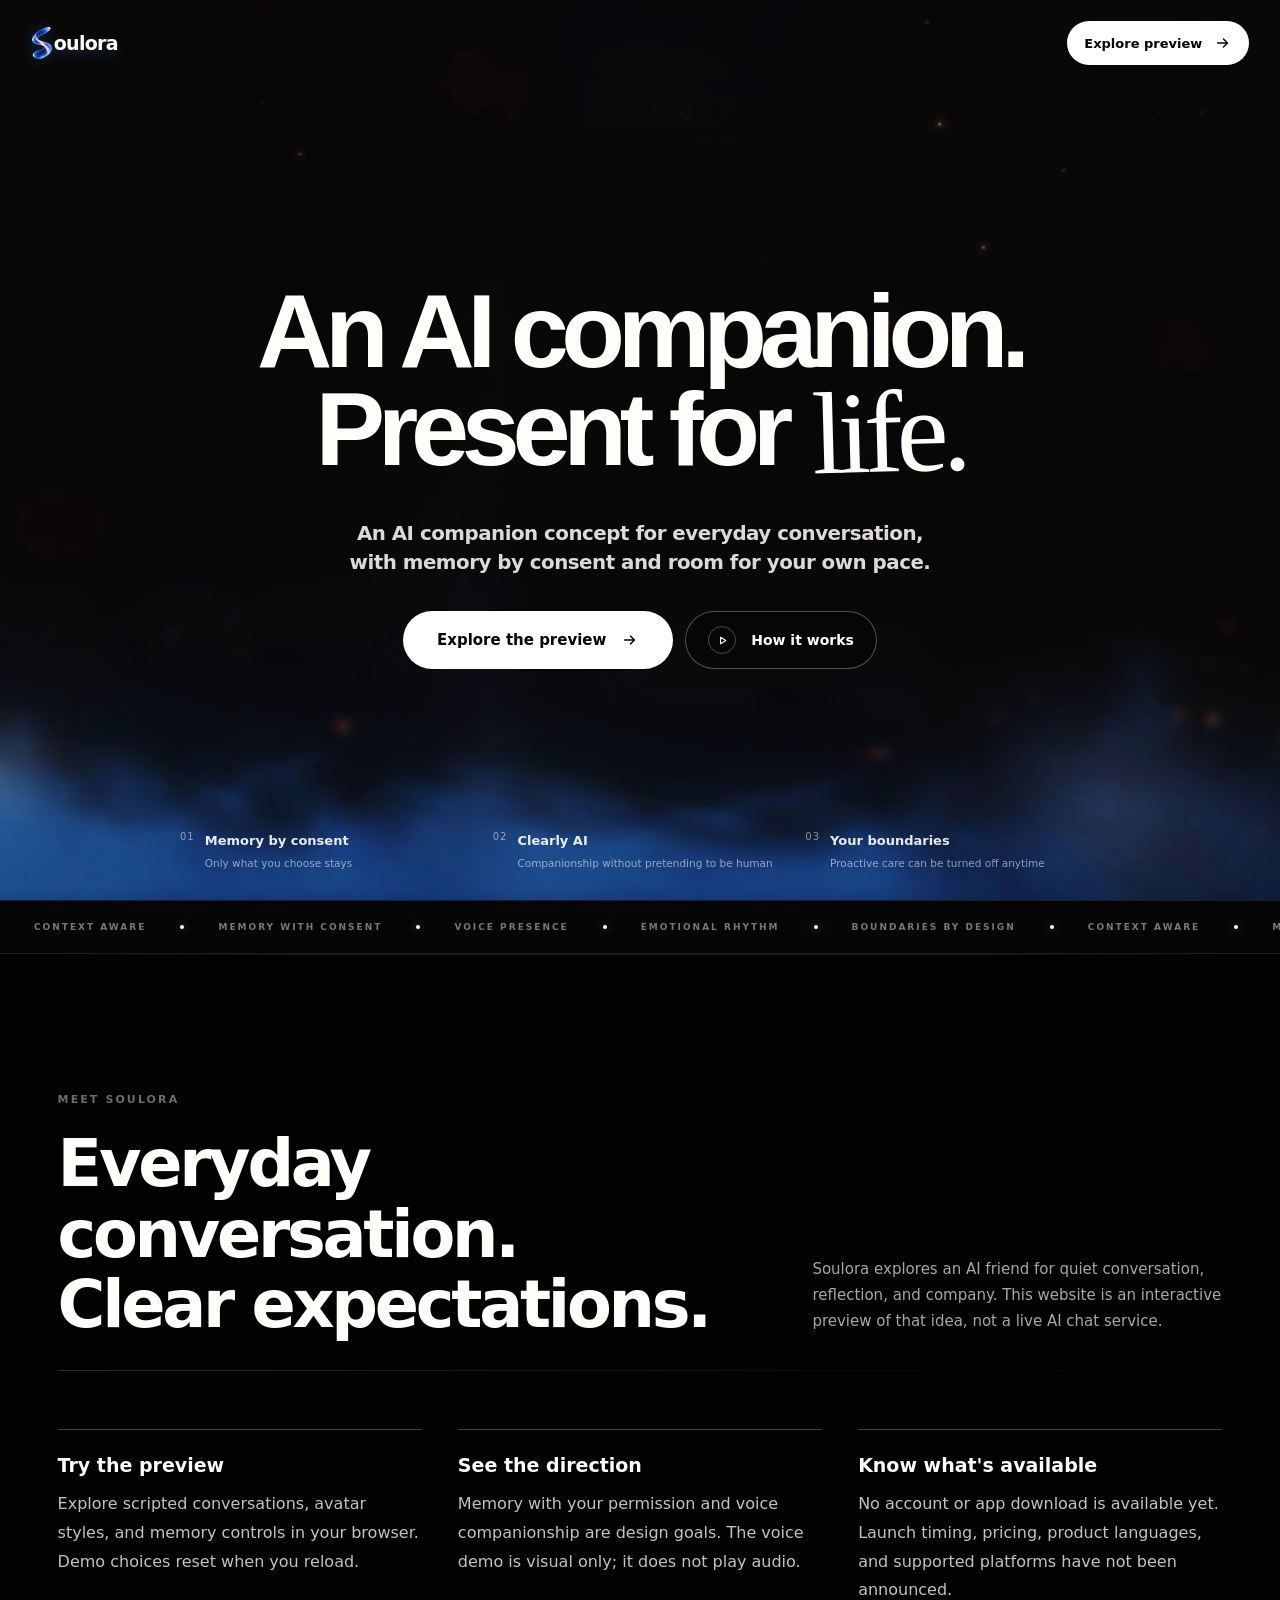
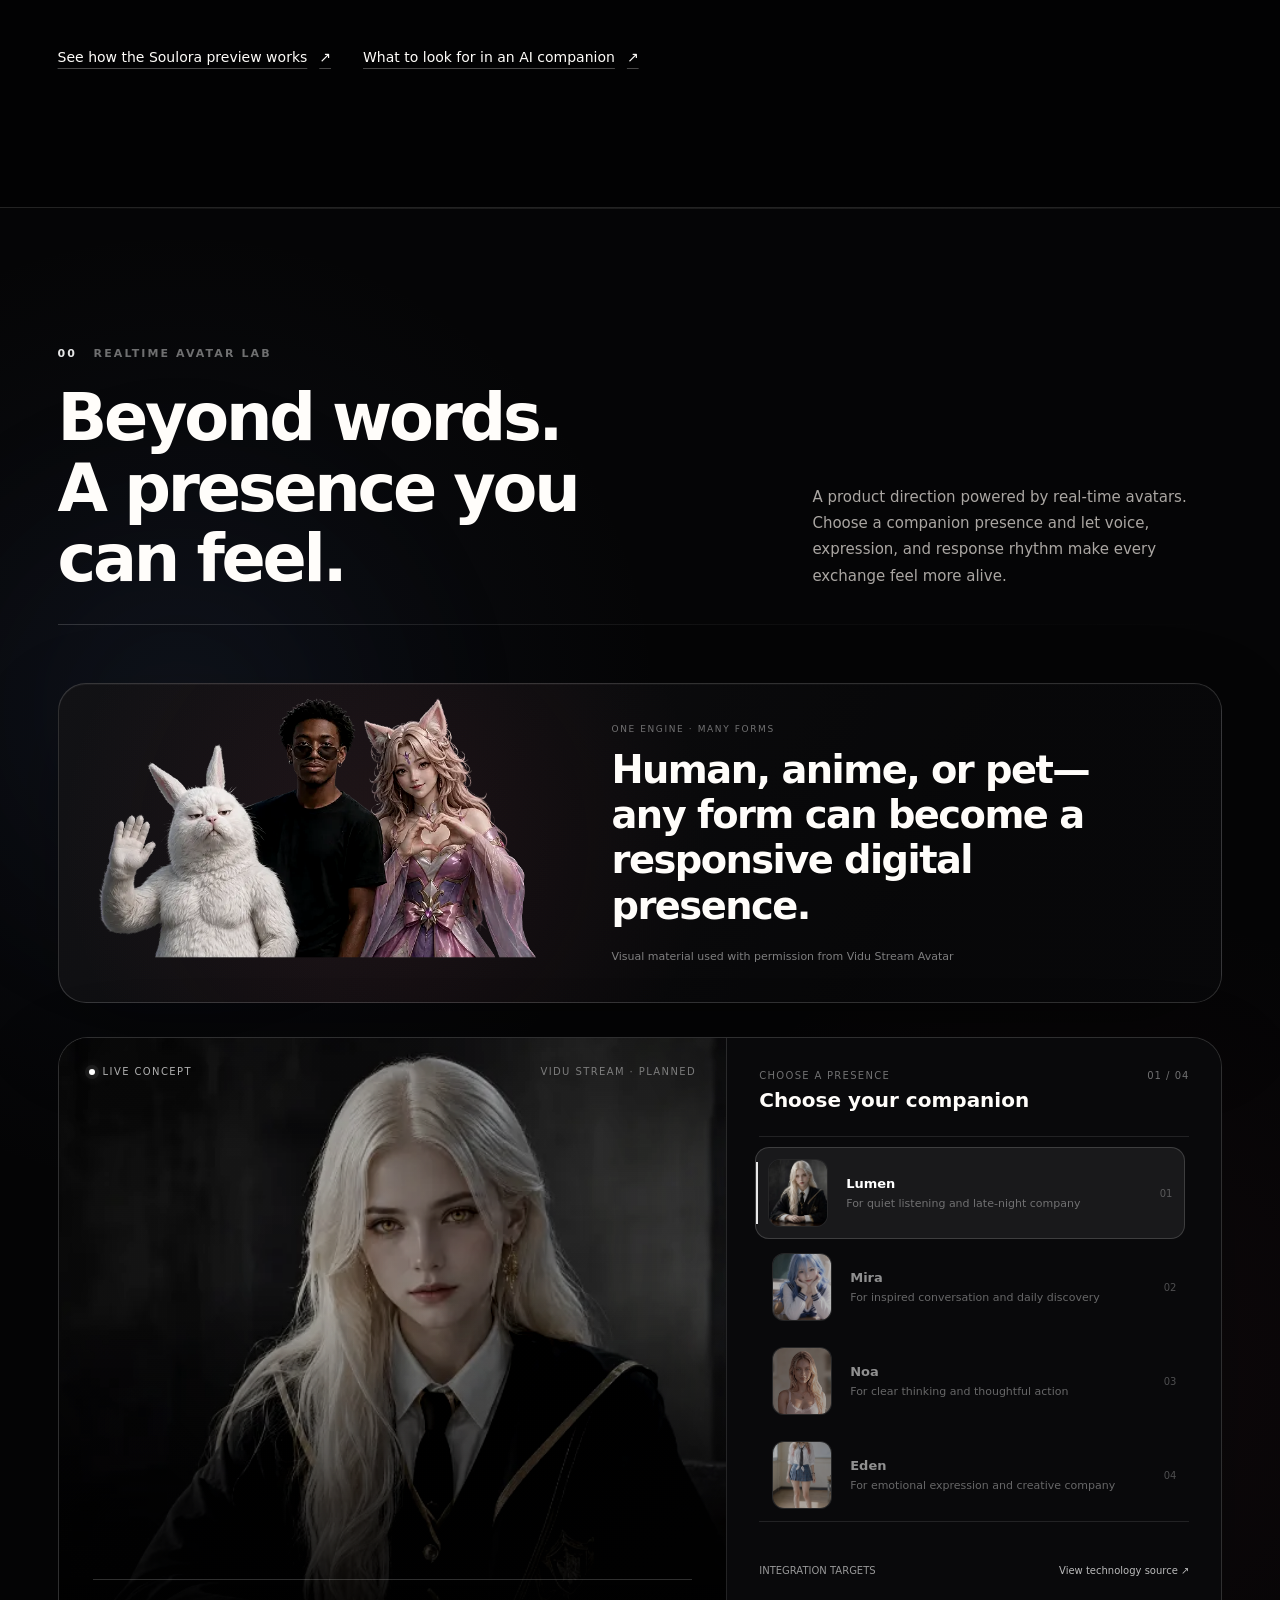
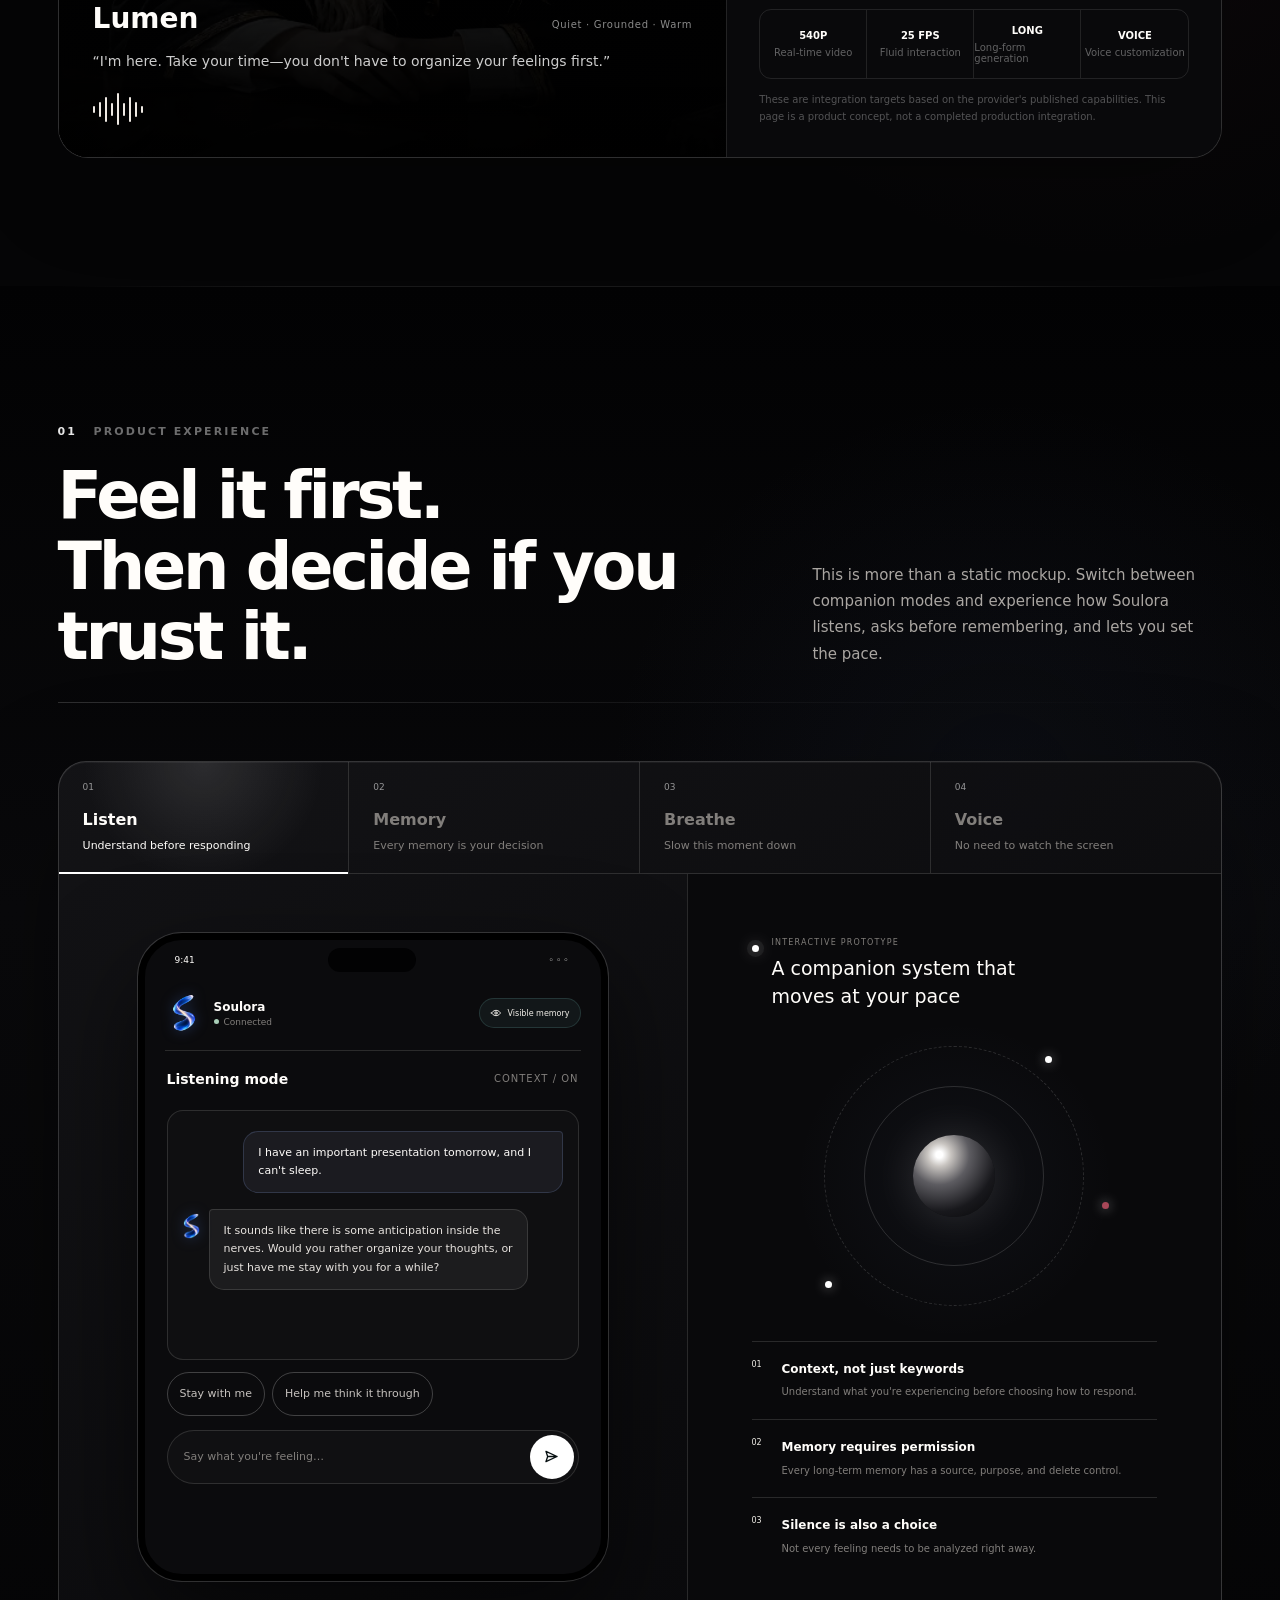
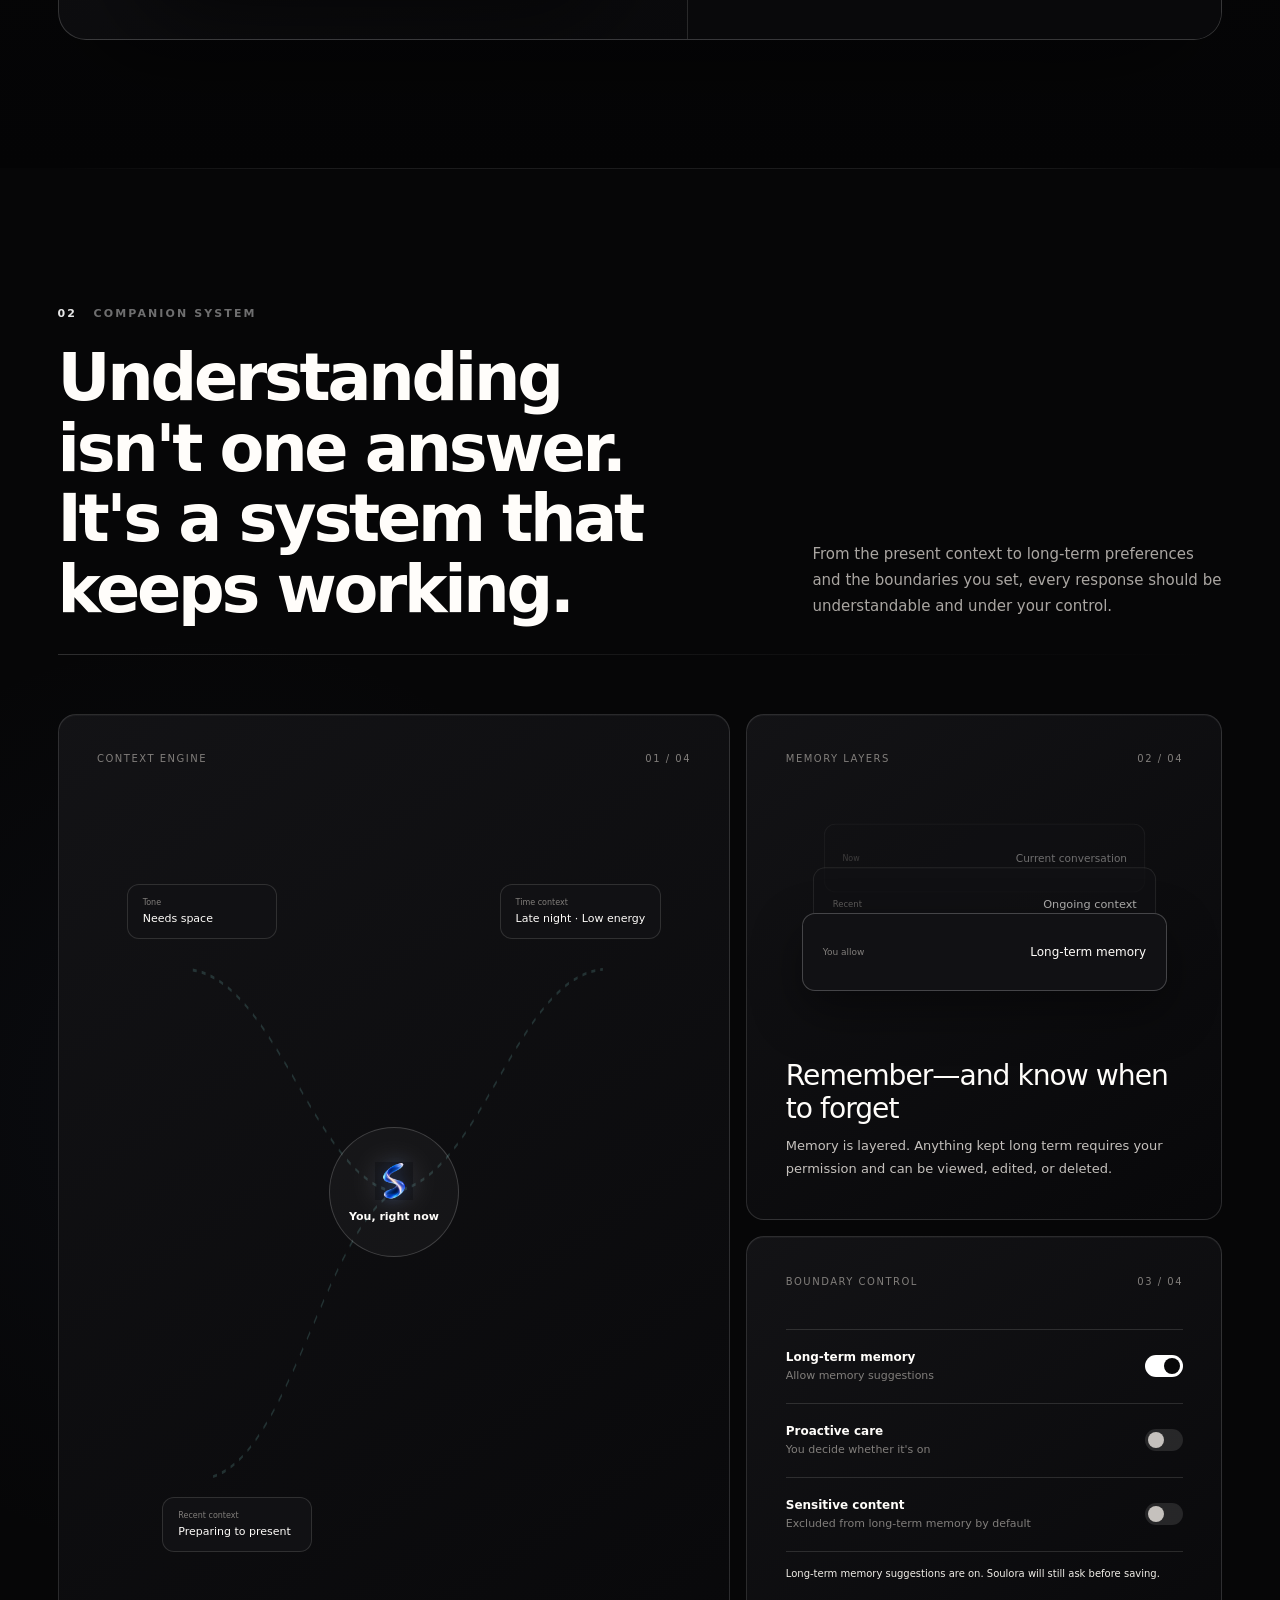
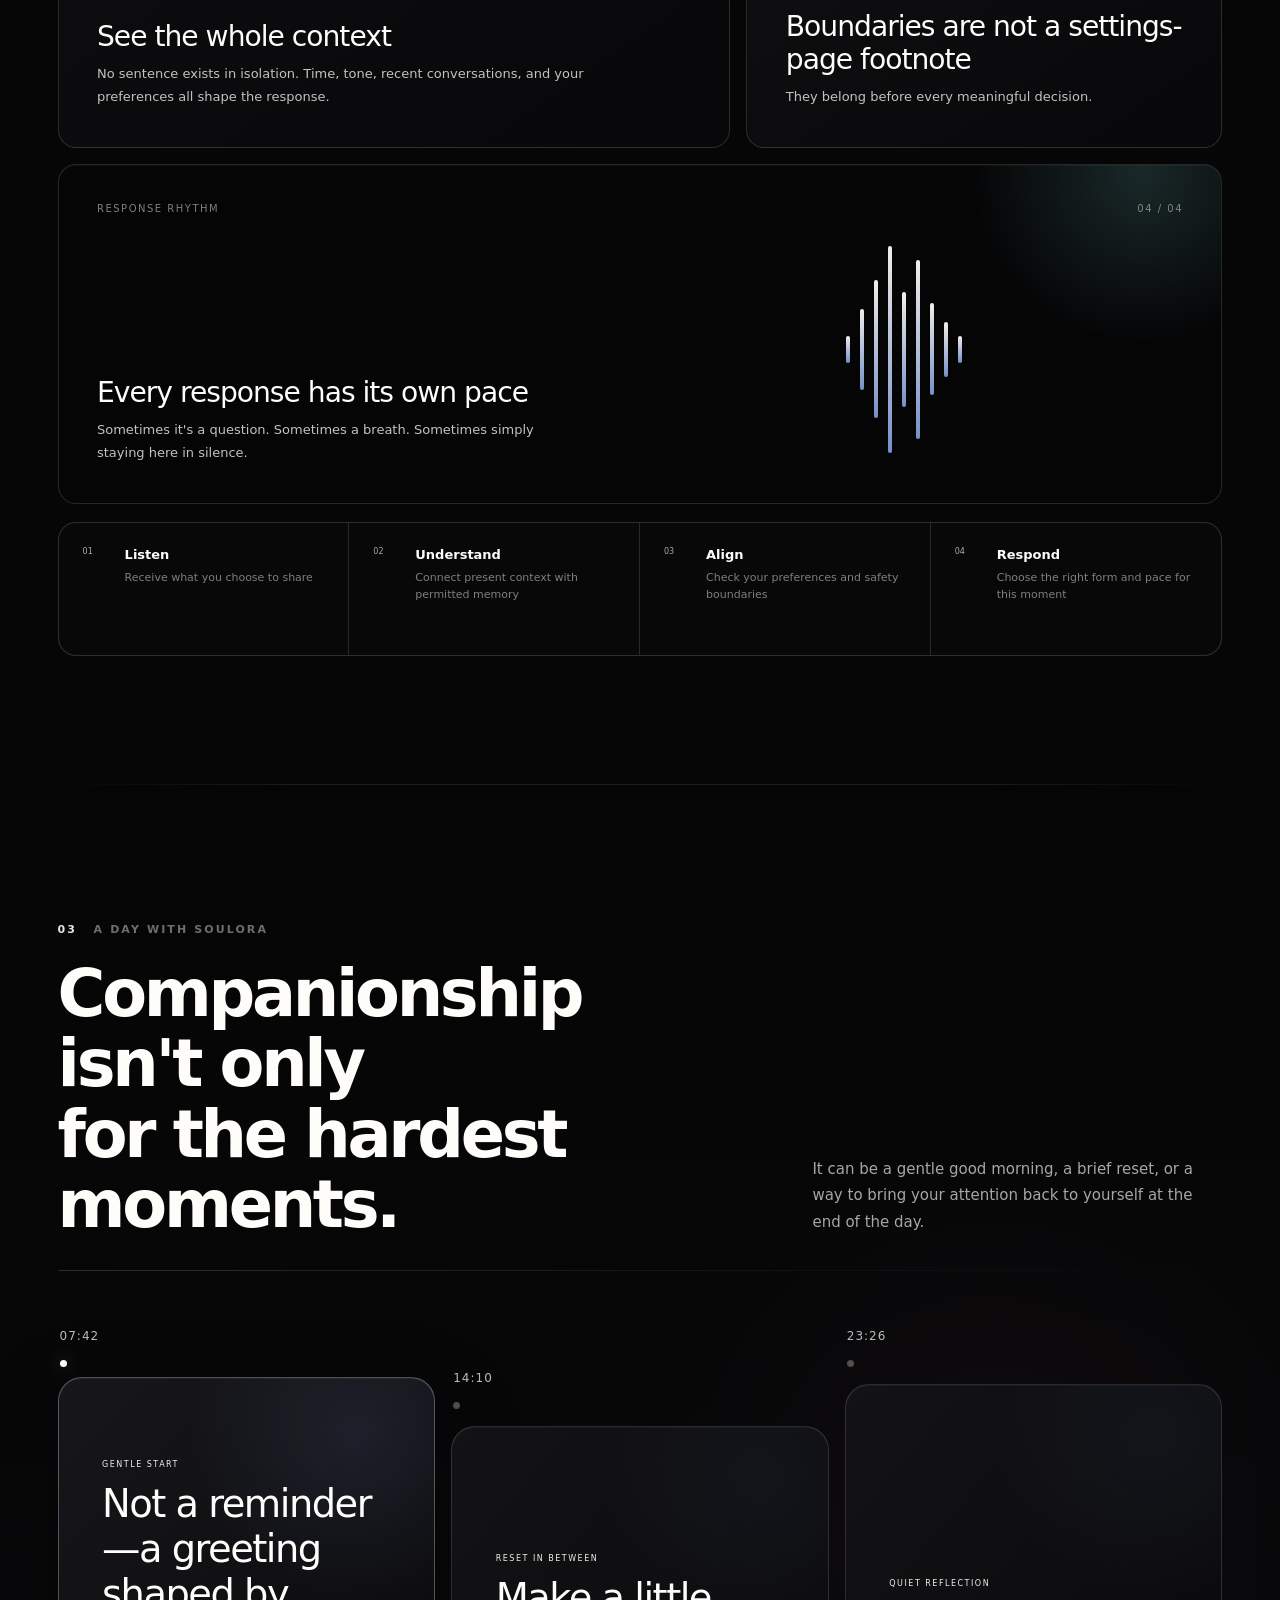
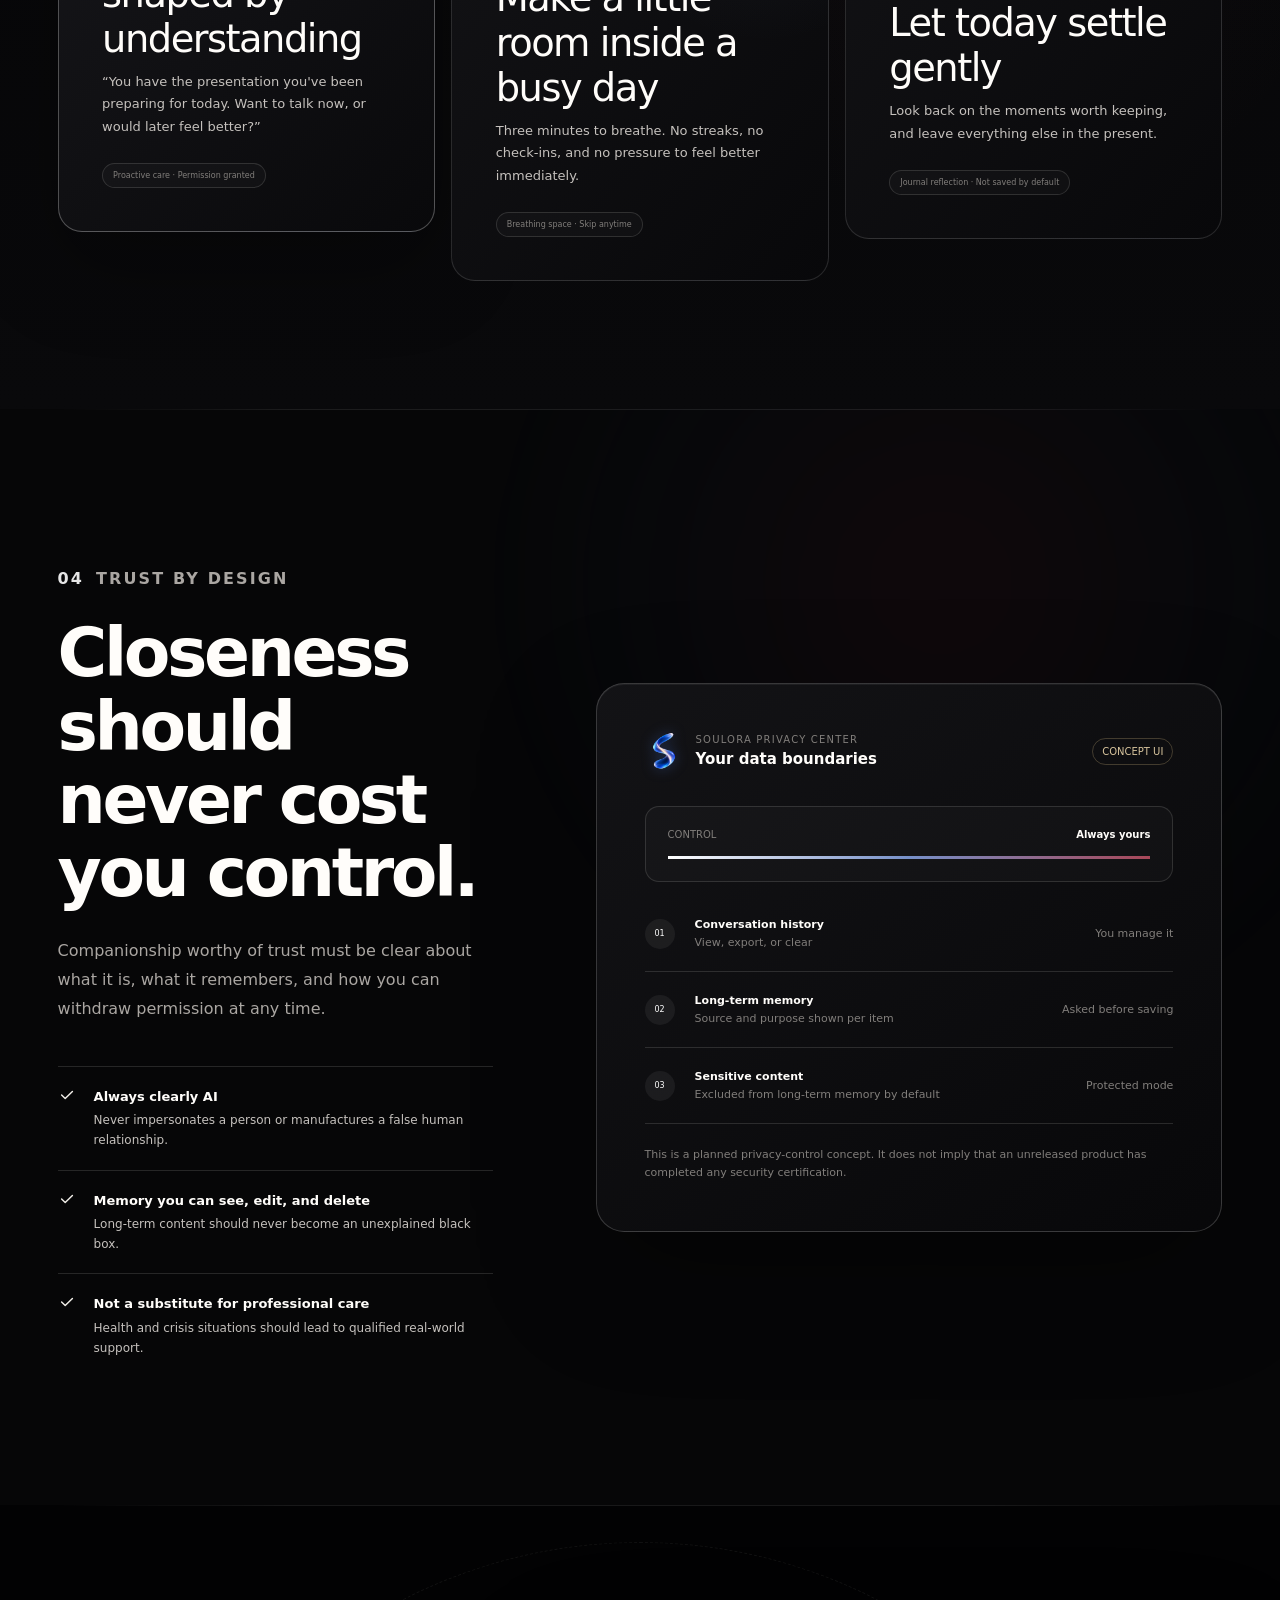
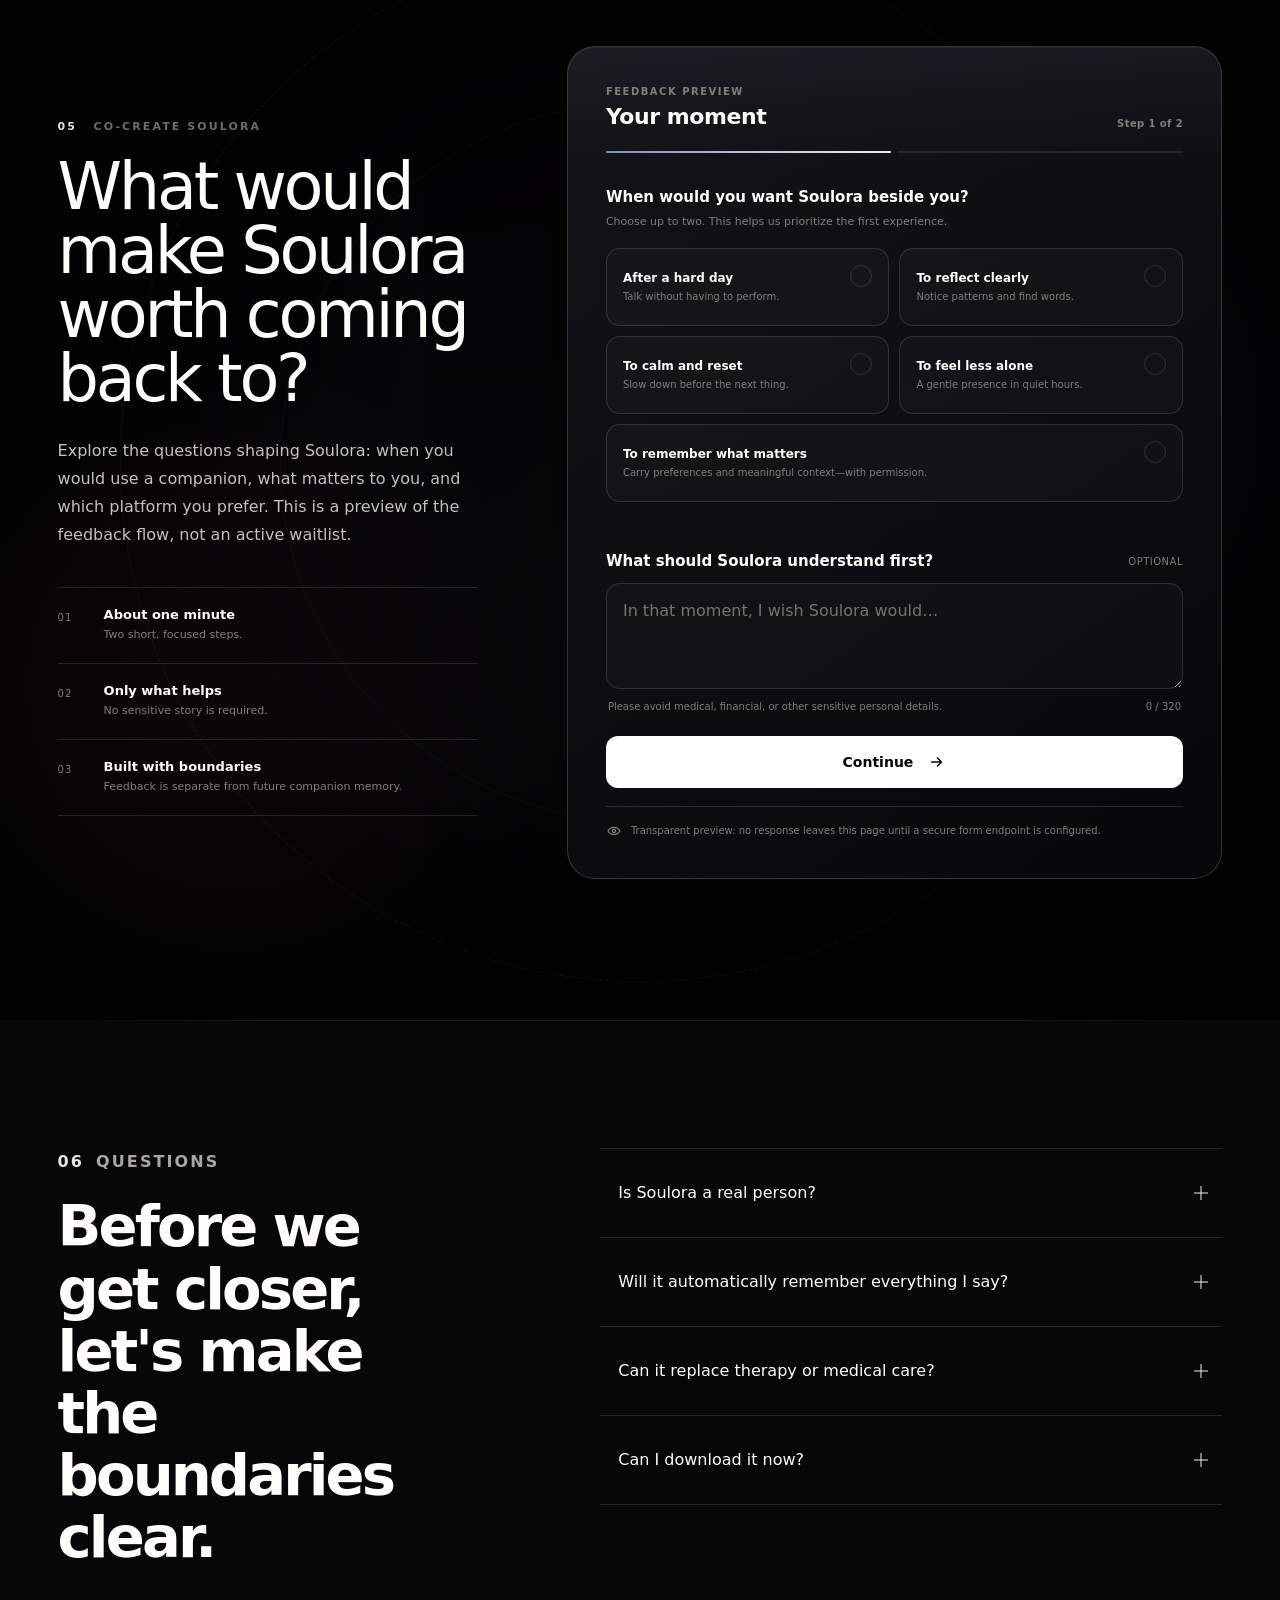
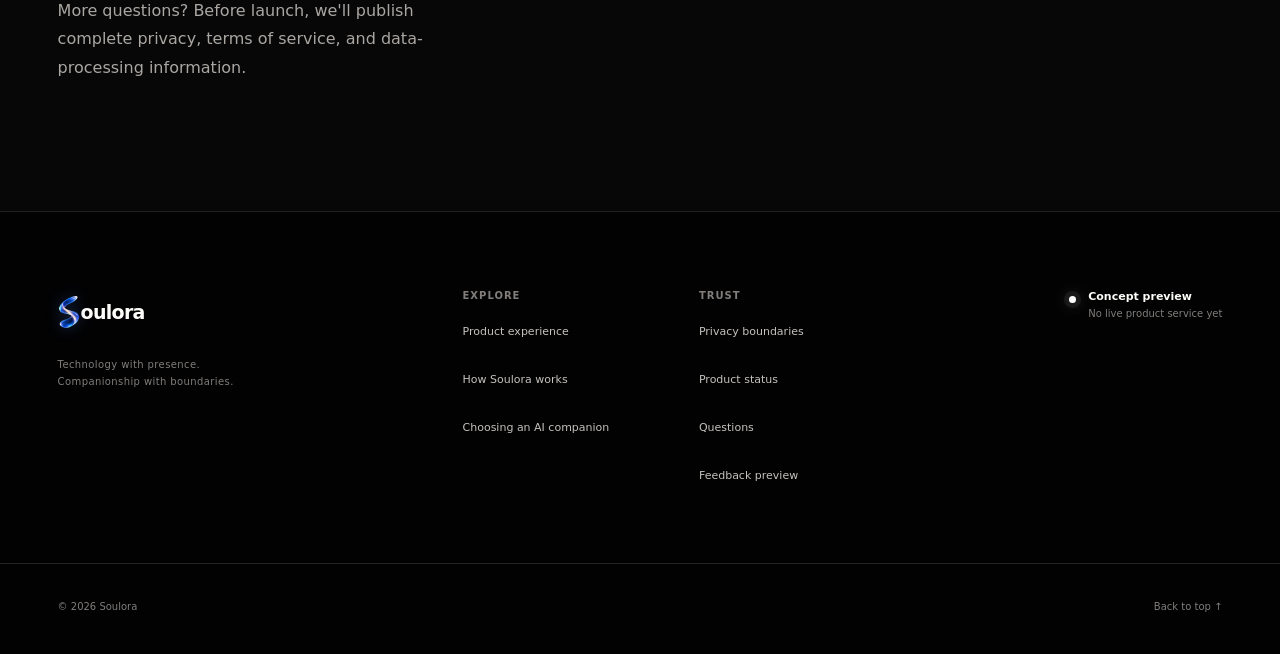
==== commit 630ce3d3: "perf: cache versioned assets and align SEO dates" ====
--- a/index.html
+++ b/index.html
@@ -51,8 +51,8 @@
     <link rel="icon" href="assets/brand/soulora-favicon-64.png" type="image/png" sizes="64x64" />
     <link rel="apple-touch-icon" href="assets/brand/soulora-apple-touch-icon.png" sizes="180x180" />
     <link rel="manifest" href="site.webmanifest" />
-    <link rel="preload" as="image" href="assets/hero/soulora-hero-background-poster.webp" type="image/webp" fetchpriority="high" />
-    <link rel="stylesheet" href="styles.css?v=20260921-feedback-v1" />
+    <link rel="preload" as="image" href="assets/hero/soulora-hero-background-poster.webp?v=20260922-hero-v1" type="image/webp" fetchpriority="high" />
+    <link rel="stylesheet" href="styles.css?v=20260922-cache-v1" />
     <link rel="stylesheet" href="content.css?v=20260921-content-v1" />
   </head>
   <body class="has-crisp-hero-video">
@@ -103,9 +103,9 @@
       <section class="hero hero-video-background" id="top" aria-labelledby="hero-title">
         <div class="hero-portrait" aria-hidden="true">
           <div class="hero-media">
-            <video class="hero-media-video" data-hero-video autoplay muted loop playsinline webkit-playsinline="true" x5-playsinline="true" x5-video-player-type="h5-page" x5-video-player-fullscreen="false" preload="auto" disablepictureinpicture poster="assets/hero/soulora-hero-background-poster.webp">
-              <source src="assets/hero/soulora-hero-background.webm" type="video/webm" />
-              <source src="assets/hero/soulora-hero-background.mp4" type="video/mp4" />
+            <video class="hero-media-video" data-hero-video autoplay muted loop playsinline webkit-playsinline="true" x5-playsinline="true" x5-video-player-type="h5-page" x5-video-player-fullscreen="false" preload="auto" disablepictureinpicture poster="assets/hero/soulora-hero-background-poster.webp?v=20260922-hero-v1">
+              <source src="assets/hero/soulora-hero-background.webm?v=20260922-hero-v1" type="video/webm" />
+              <source src="assets/hero/soulora-hero-background.mp4?v=20260922-hero-v1" type="video/mp4" />
             </video>
           </div>
         </div>
--- a/styles.css
+++ b/styles.css
@@ -1751,7 +1751,7 @@
 
 /* Mobile first-screen fit and embedded-browser video resilience. */
 .hero-video-background .hero-media {
-  background: #020203 url("assets/hero/soulora-hero-background-poster.png") center center / cover no-repeat;
+  background: #020203 url("assets/hero/soulora-hero-background-poster.webp?v=20260922-hero-v1") center center / cover no-repeat;
 }
 
 @media (max-width: 720px) {
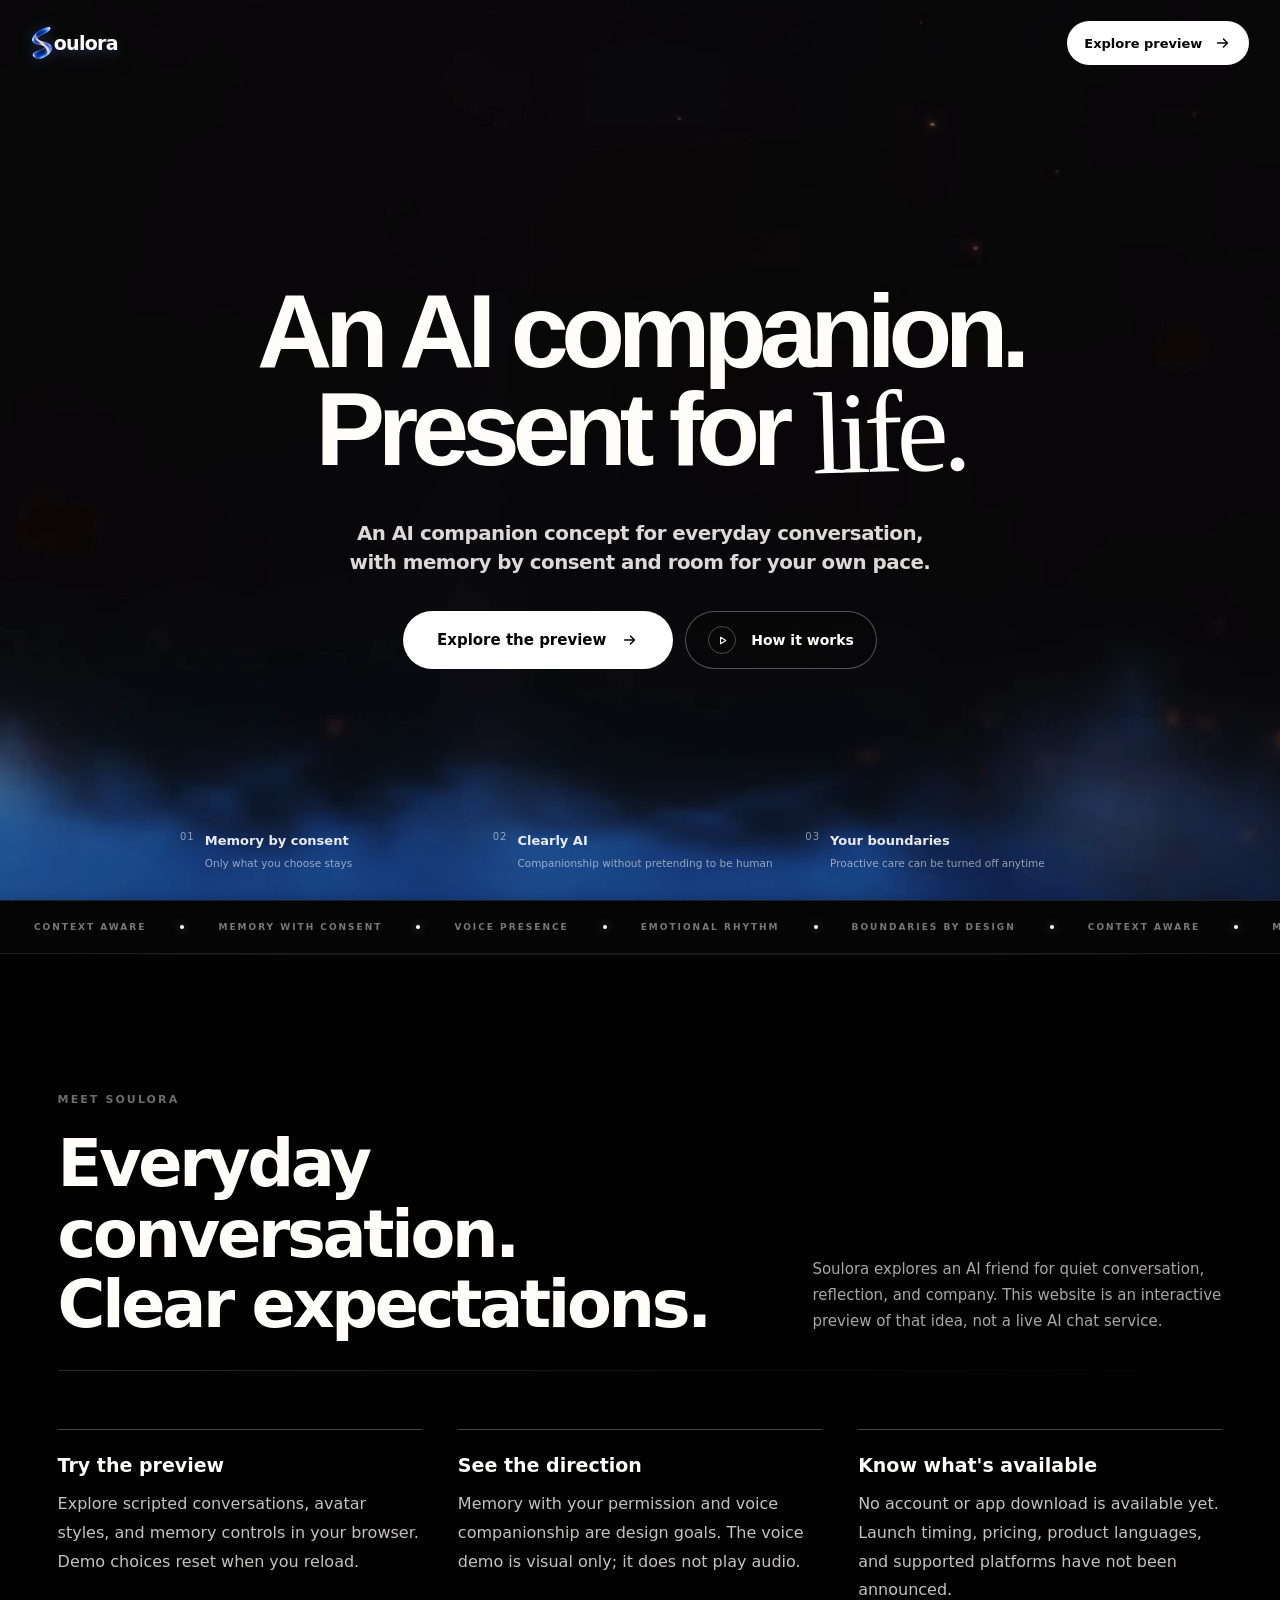
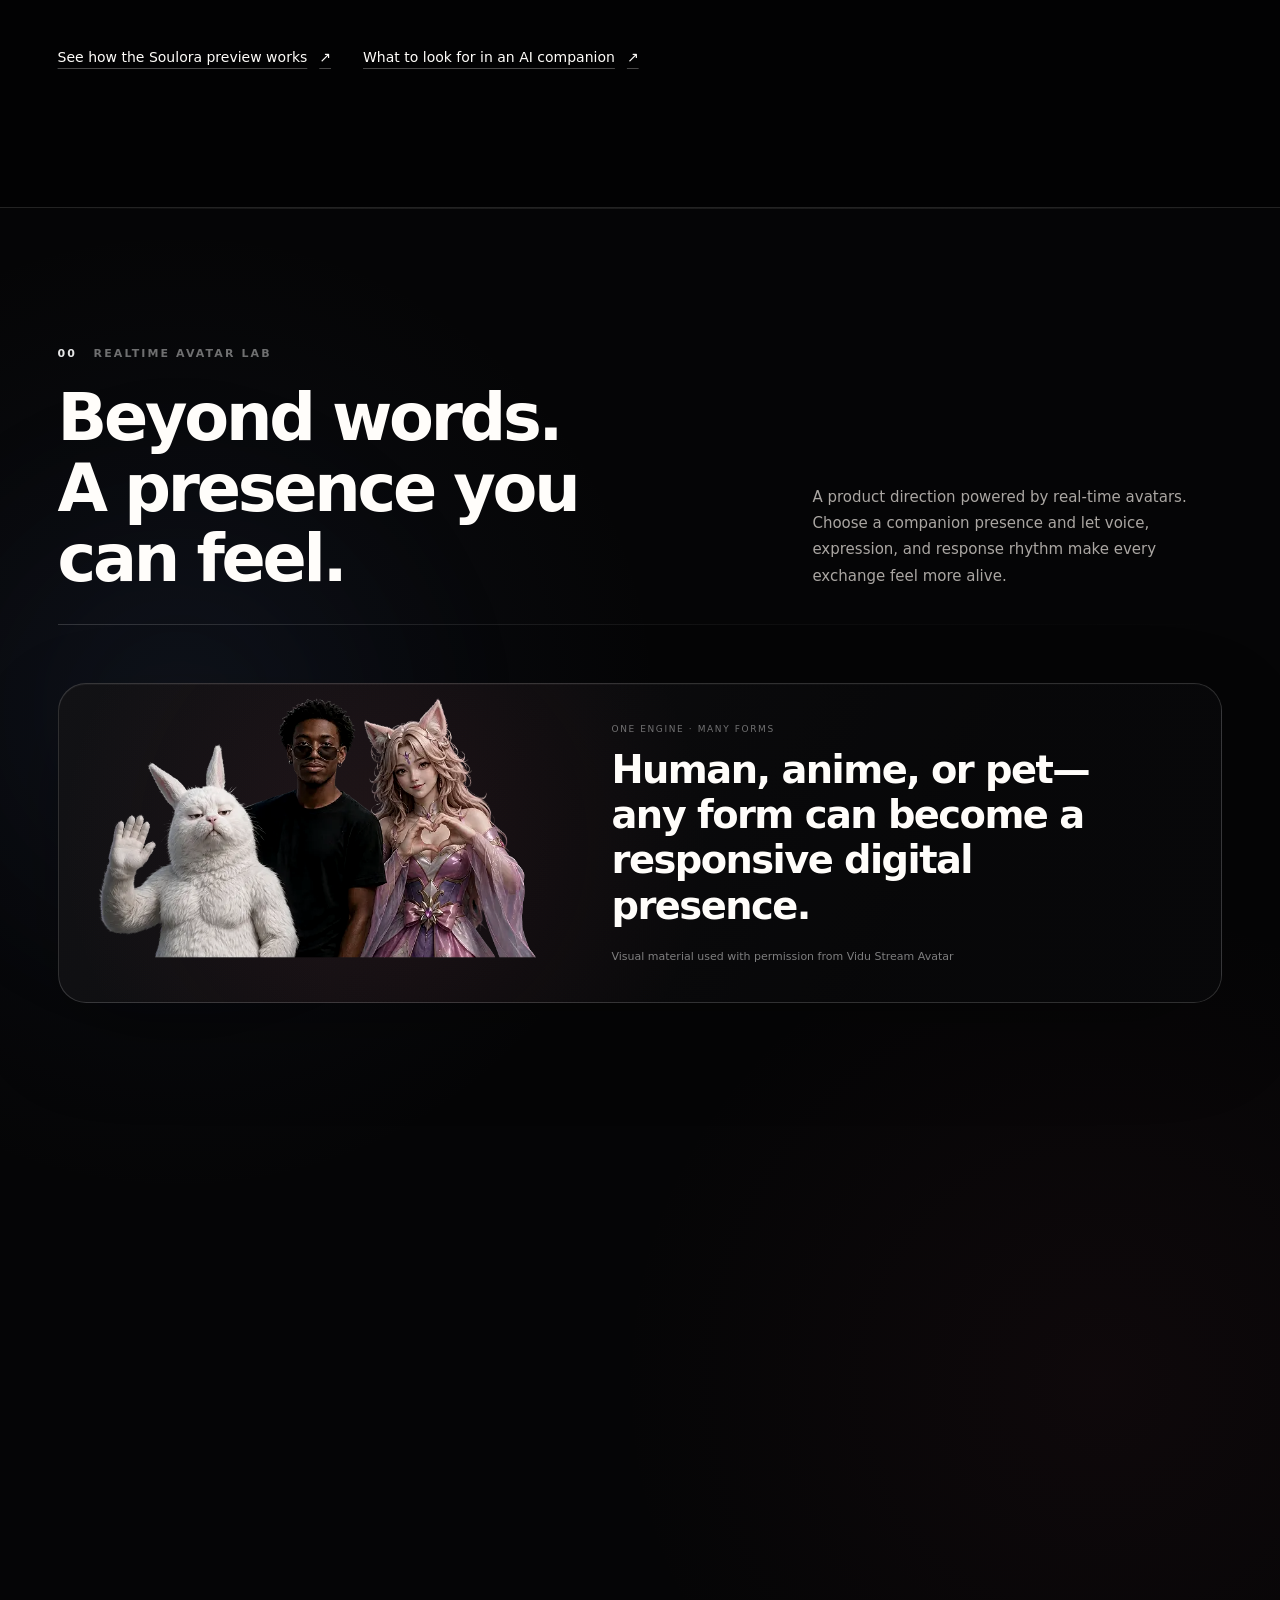
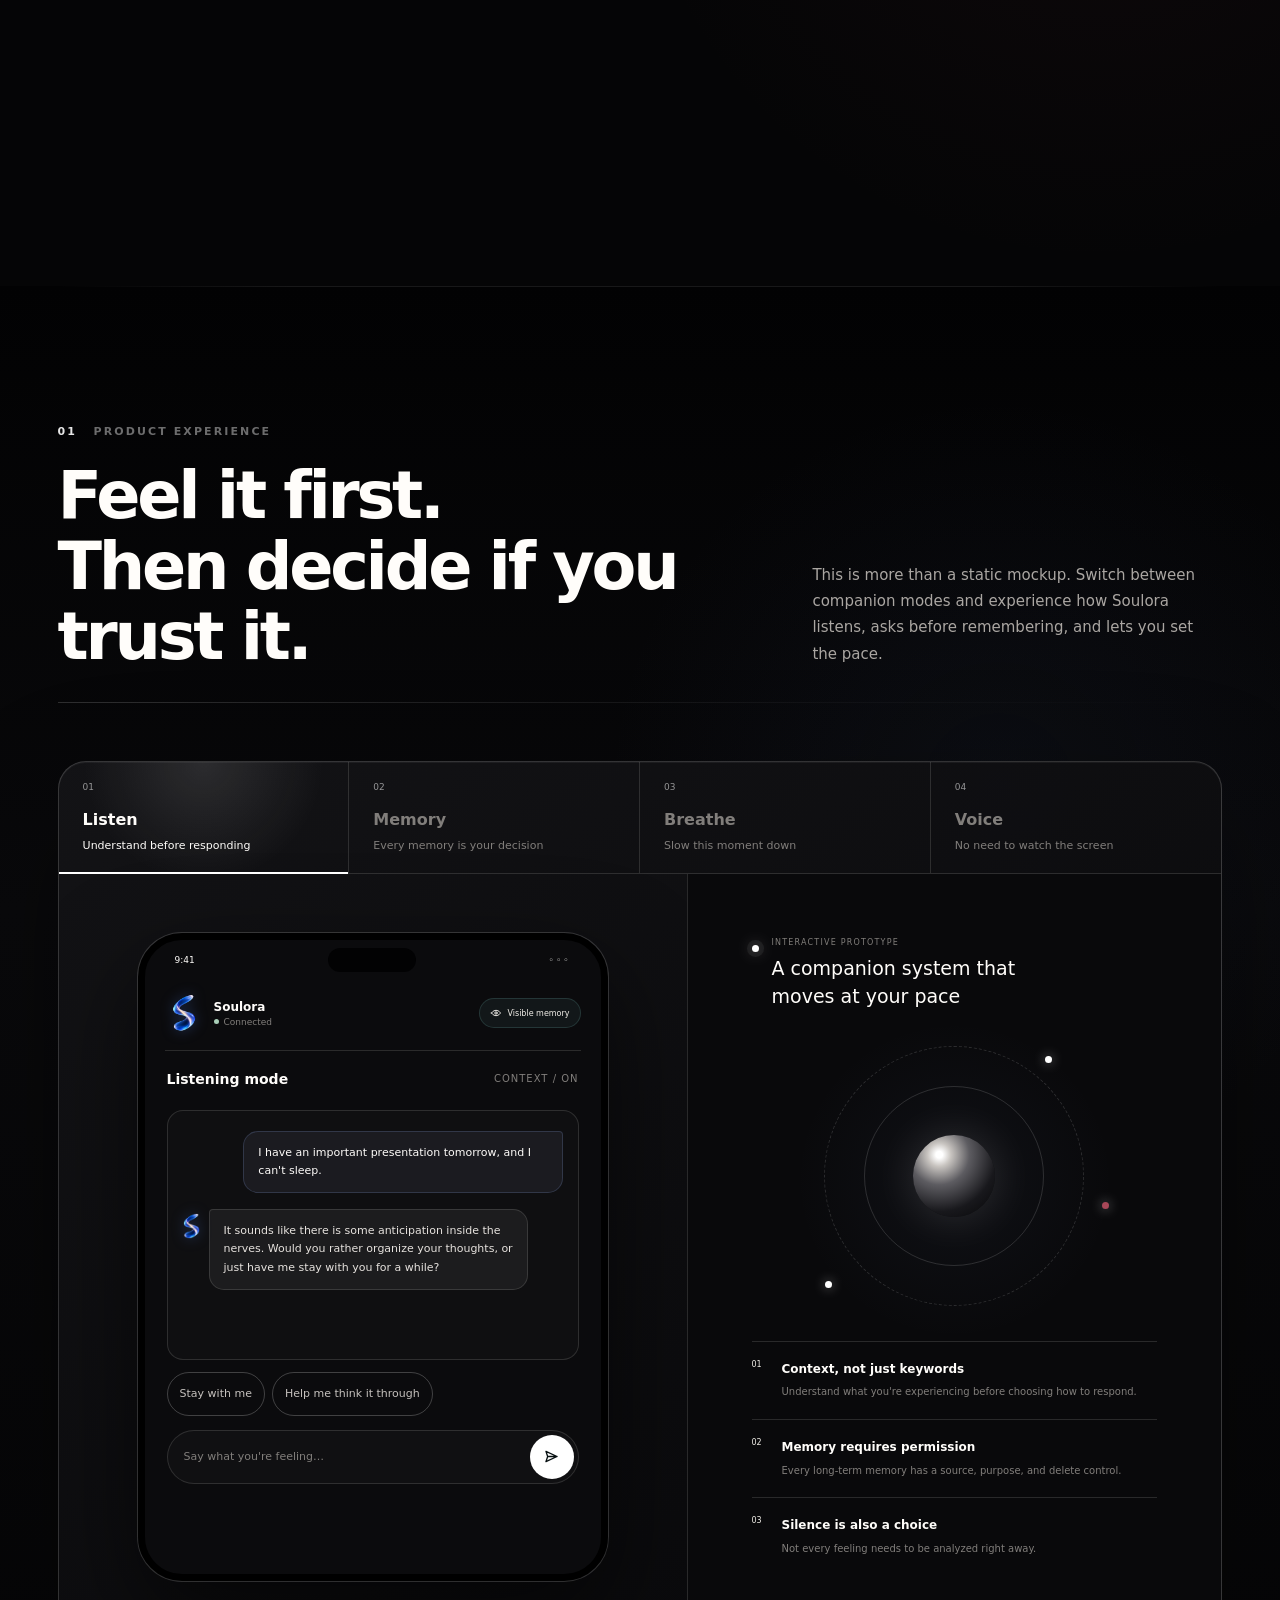
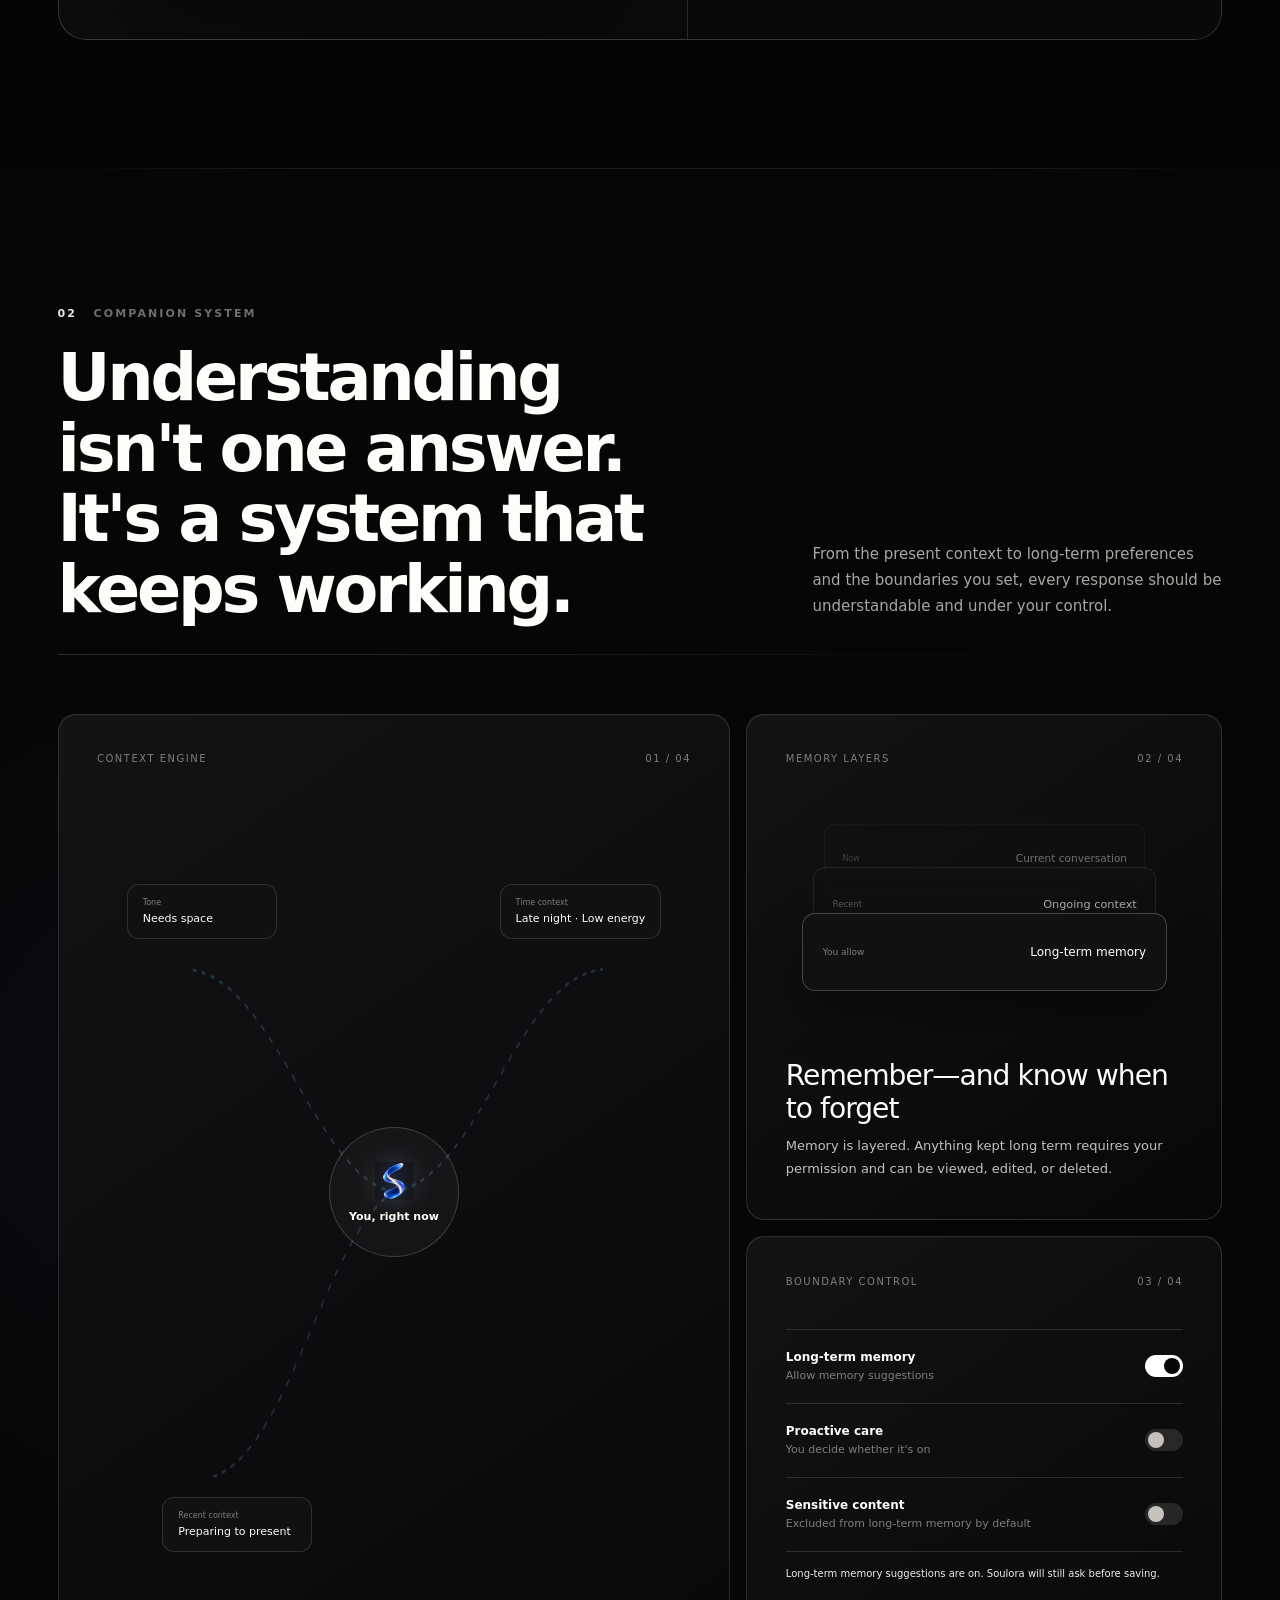
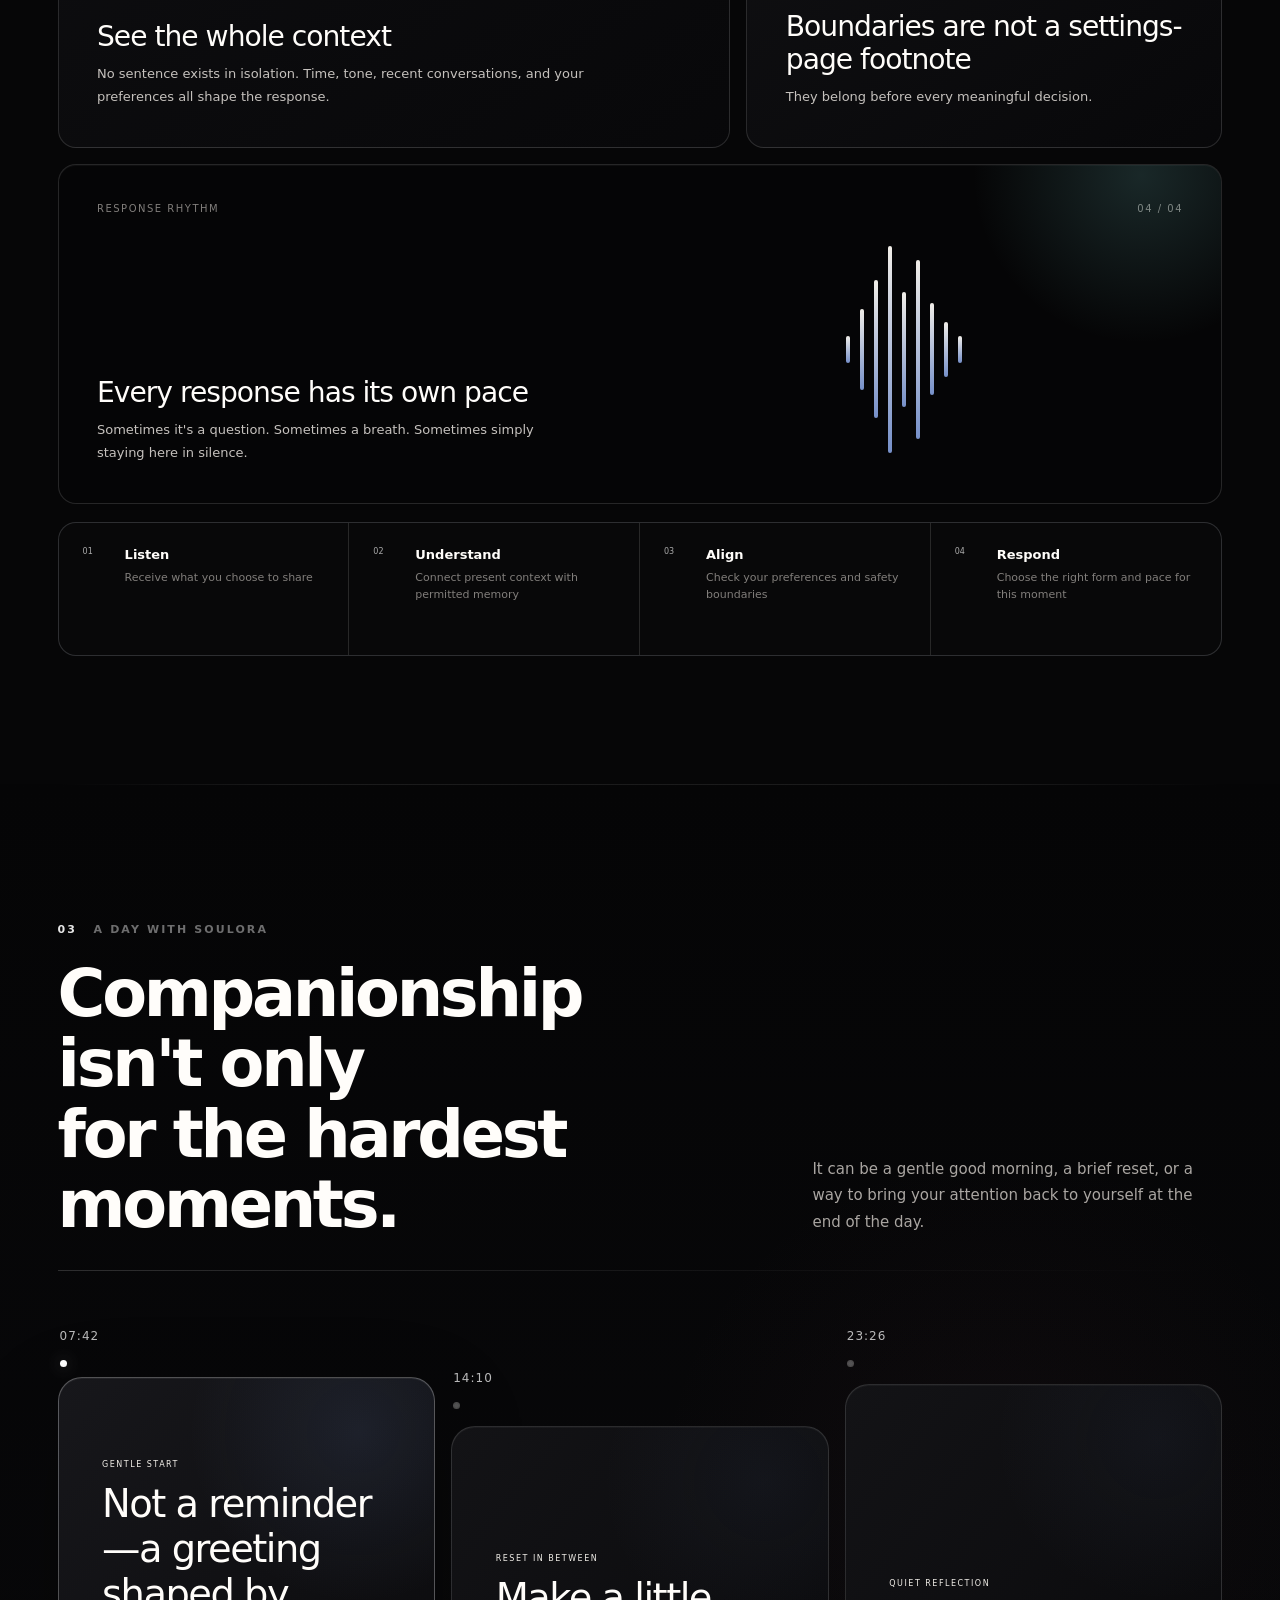
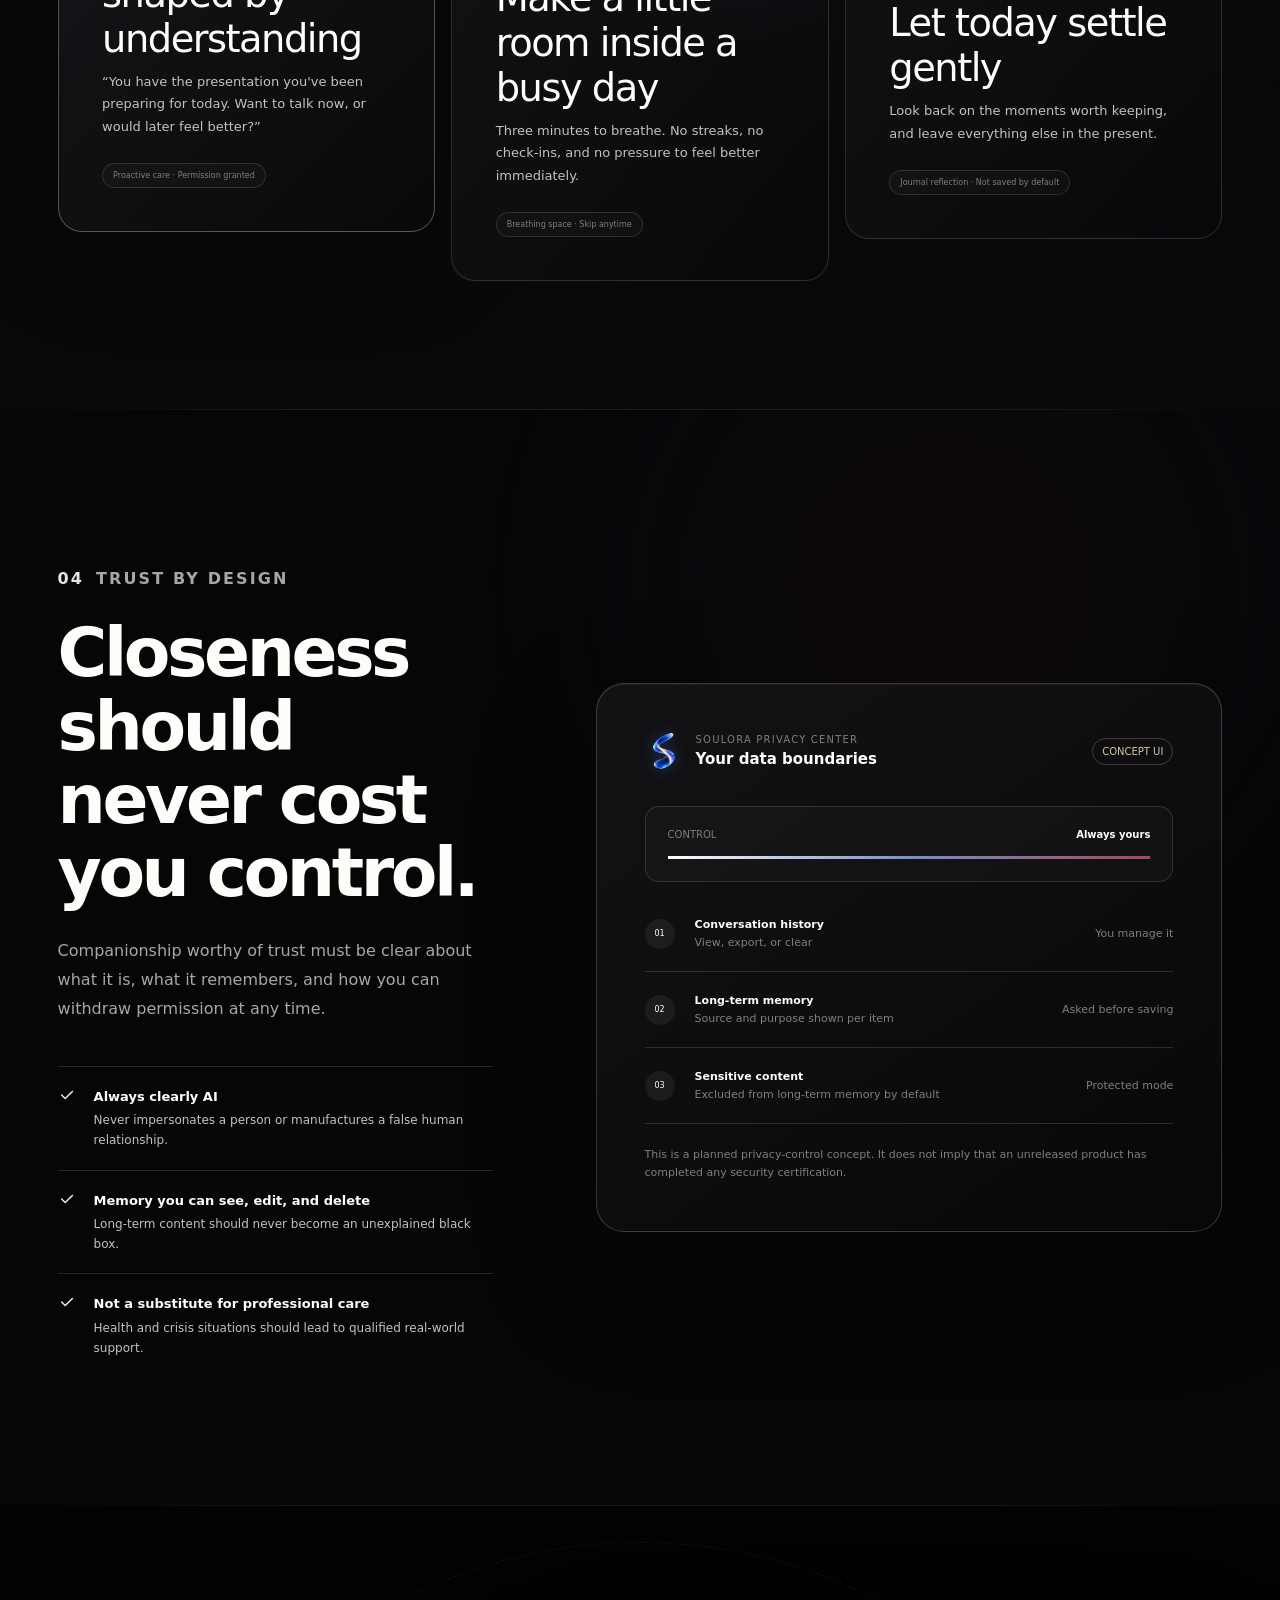
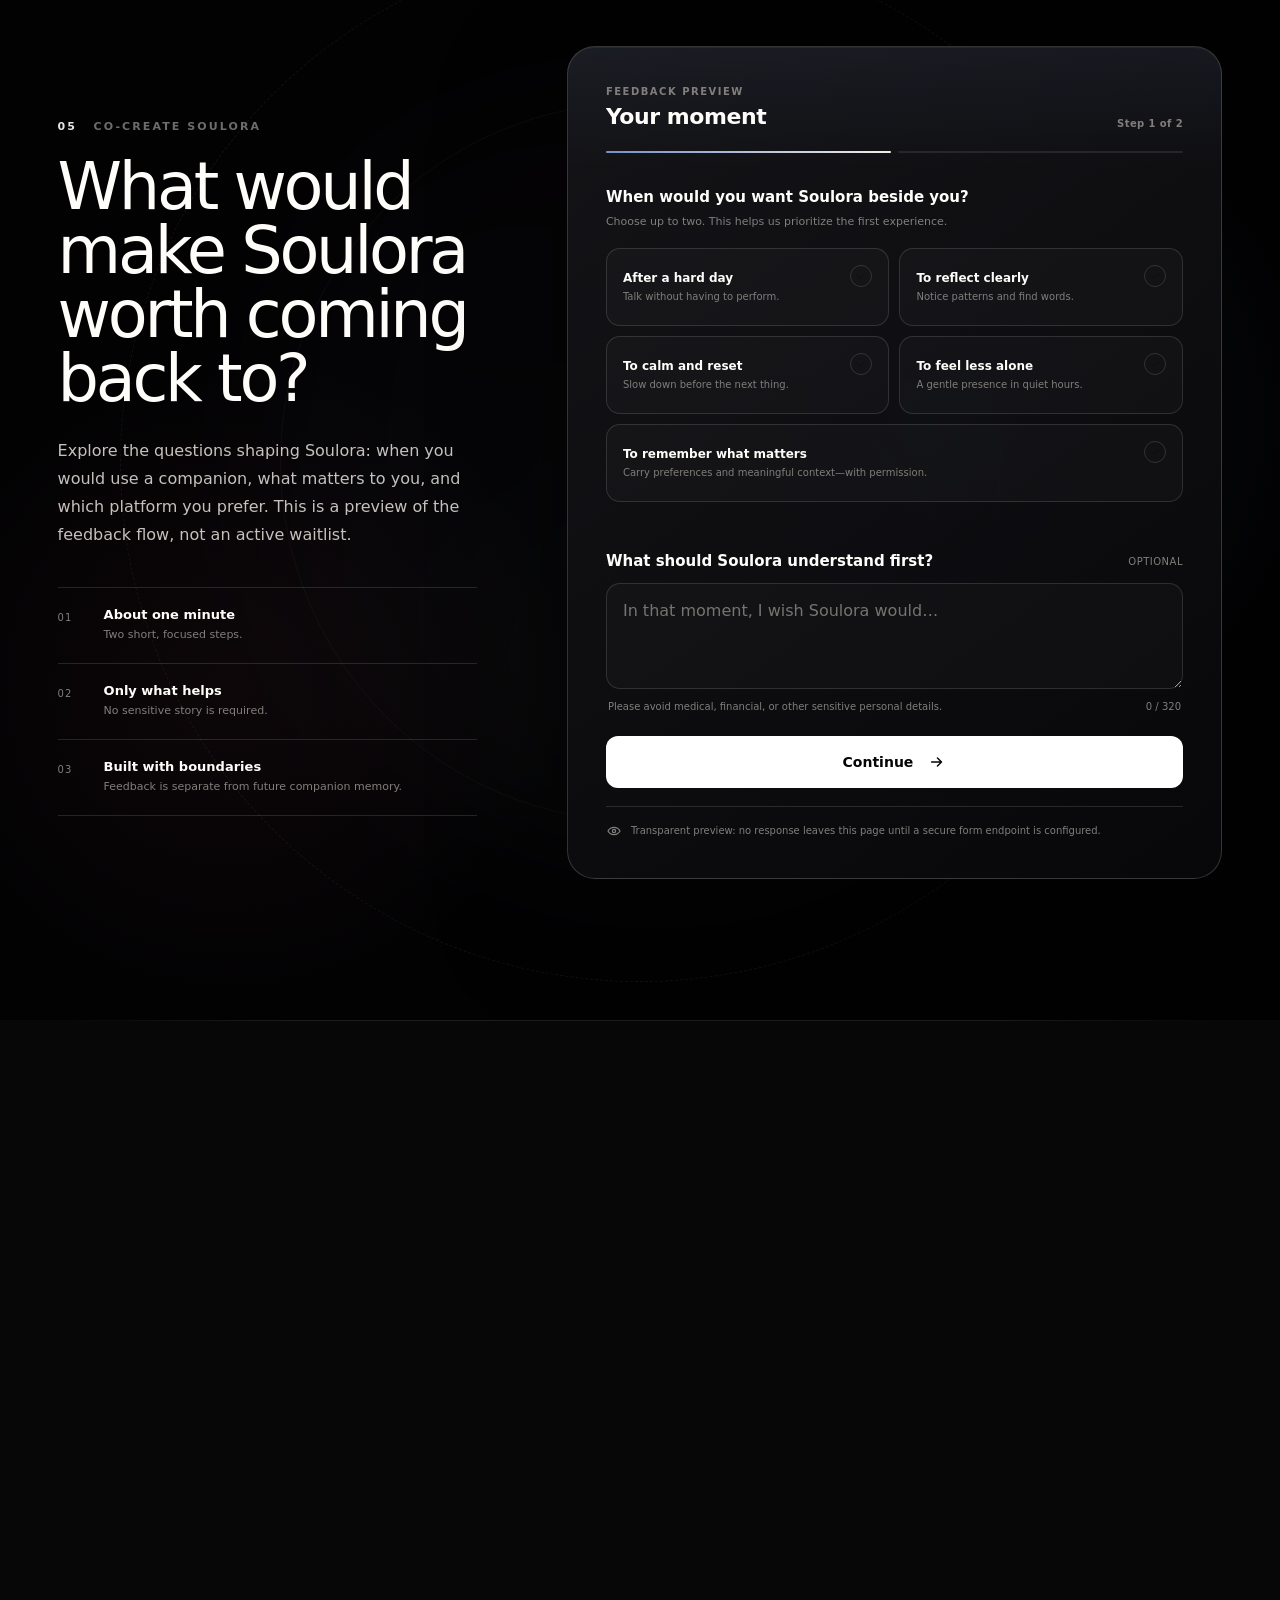
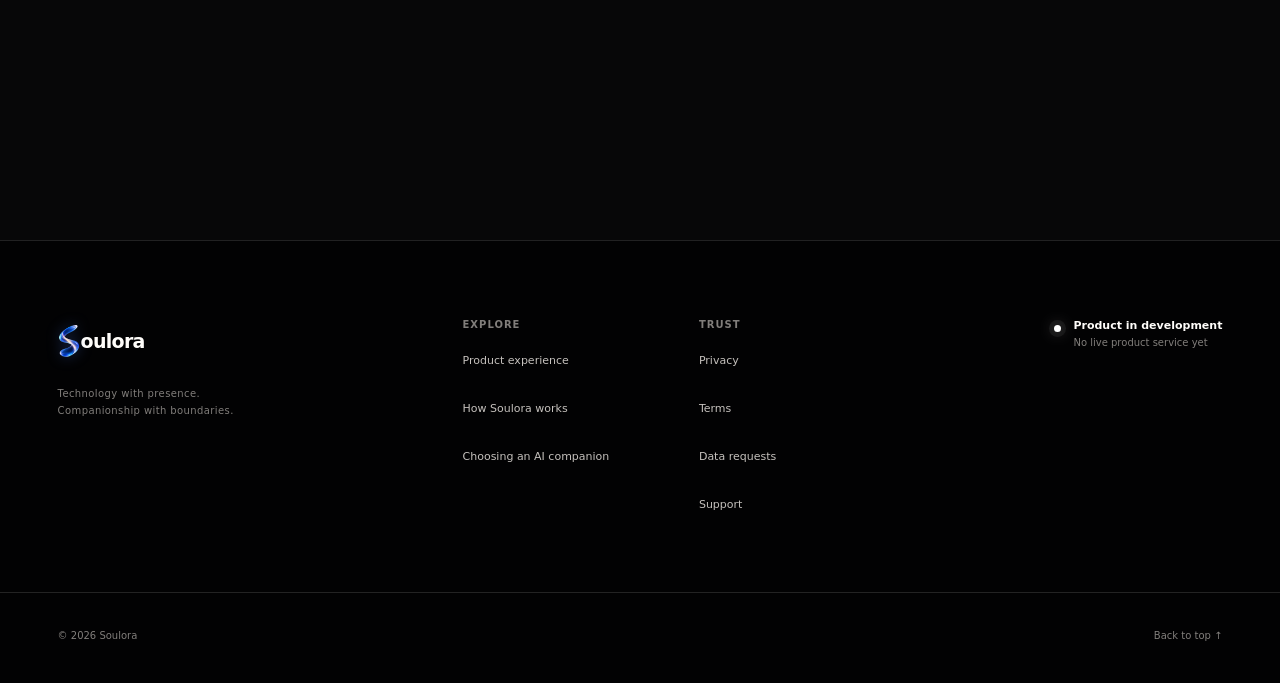
==== commit 924b5dc2: "feat: publish interim trust and data request pages" ====
--- a/index.html
+++ b/index.html
@@ -53,7 +53,7 @@
     <link rel="manifest" href="site.webmanifest" />
     <link rel="preload" as="image" href="assets/hero/soulora-hero-background-poster.webp?v=20260922-hero-v1" type="image/webp" fetchpriority="high" />
     <link rel="stylesheet" href="styles.css?v=20260922-cache-v1" />
-    <link rel="stylesheet" href="content.css?v=20260921-content-v1" />
+    <link rel="stylesheet" href="content.css?v=20260922-policy-v1" />
   </head>
   <body class="has-crisp-hero-video">
     <a class="skip-link" href="#main-content">Skip to main content</a>
@@ -322,10 +322,10 @@
         </div>
       </section>
 
-      <section class="faq section" data-scroll-section="faq" aria-labelledby="faq-title"><div class="page-container faq-grid" id="faq"><header class="faq-header reveal"><p class="section-label"><span>06</span> QUESTIONS</p><h2 id="faq-title">Before we get closer,<br />let's make the boundaries clear.</h2><p>More questions? Before launch, we'll publish complete privacy, terms of service, and data-processing information.</p></header><div class="faq-list reveal delay-1"><details><summary><span>Is Soulora a real person?</span><i aria-hidden="true"></i></summary><p>No. Soulora is an AI companion product concept. It clearly identifies itself as AI, never pretends to be human, and does not replace real-world relationships.</p></details><details><summary><span>Will it automatically remember everything I say?</span><i aria-hidden="true"></i></summary><p>The design goal is to separate the current conversation from long-term memory. Anything saved for the long term must explain its purpose and receive your permission first.</p></details><details><summary><span>Can it replace therapy or medical care?</span><i aria-hidden="true"></i></summary><p>No. Soulora is a concept for everyday conversation and emotional support—not diagnosis or treatment. In a crisis or health situation, contact qualified real-world support.</p></details><details><summary><span>Can I download it now?</span><i aria-hidden="true"></i></summary><p>Not yet. This website presents an interactive product concept. Launch timing, supported platforms, and a real application channel will be announced when they are ready.</p></details></div></div></section>
+      <section class="faq section" data-scroll-section="faq" aria-labelledby="faq-title"><div class="page-container faq-grid" id="faq"><header class="faq-header reveal"><p class="section-label"><span>06</span> QUESTIONS</p><h2 id="faq-title">Before we get closer,<br />let's make the boundaries clear.</h2><p>The interim <a href="/privacy">privacy notice</a>, <a href="/terms">website terms</a>, and <a href="/data-requests">data request process</a> describe this concept site's current limits. Product-specific policies will be completed before launch.</p></header><div class="faq-list reveal delay-1"><details><summary><span>Is Soulora a real person?</span><i aria-hidden="true"></i></summary><p>No. Soulora is an AI companion product concept. It clearly identifies itself as AI, never pretends to be human, and does not replace real-world relationships.</p></details><details><summary><span>Will it automatically remember everything I say?</span><i aria-hidden="true"></i></summary><p>The design goal is to separate the current conversation from long-term memory. Anything saved for the long term must explain its purpose and receive your permission first.</p></details><details><summary><span>Can it replace therapy or medical care?</span><i aria-hidden="true"></i></summary><p>No. Soulora is a concept for everyday conversation and emotional support—not diagnosis or treatment. In a crisis or health situation, contact qualified real-world support.</p></details><details><summary><span>Can I download it now?</span><i aria-hidden="true"></i></summary><p>Not yet. This website presents an interactive product concept. Launch timing, supported platforms, and a real application channel will be announced when they are ready.</p></details></div></div></section>
     </main>
 
-    <footer class="site-footer"><div class="page-container footer-grid"><div><a class="brand footer-brand" href="#top" aria-label="Soulora home"><span class="brand-orb" aria-hidden="true"><i></i></span><span class="brand-name">oulora</span></a><p>Technology with presence.<br />Companionship with boundaries.</p></div><div class="footer-links"><div><strong>EXPLORE</strong><a href="#experience">Product experience</a><a href="/how-it-works">How Soulora works</a><a href="/guides/choose-ai-companion">Choosing an AI companion</a></div><div><strong>TRUST</strong><a href="#safety">Privacy boundaries</a><a href="#product-status">Product status</a><a href="#faq">Questions</a><a href="#early-access">Feedback preview</a></div></div><div class="footer-state"><span class="live-dot"></span><p><strong>Concept preview</strong><small>No live product service yet</small></p></div></div><div class="page-container footer-bottom"><span>© 2026 Soulora</span><a href="#top">Back to top ↑</a></div></footer>
+    <footer class="site-footer"><div class="page-container footer-grid"><div><a class="brand footer-brand" href="#top" aria-label="Soulora home"><span class="brand-orb" aria-hidden="true"><i></i></span><span class="brand-name">oulora</span></a><p>Technology with presence.<br />Companionship with boundaries.</p></div><div class="footer-links"><div><strong>EXPLORE</strong><a href="#experience">Product experience</a><a href="/how-it-works">How Soulora works</a><a href="/guides/choose-ai-companion">Choosing an AI companion</a></div><div><strong>TRUST</strong><a href="/privacy">Privacy</a><a href="/terms">Terms</a><a href="/data-requests">Data requests</a><a href="mailto:support@soulora.com">Support</a></div></div><div class="footer-state"><span class="live-dot"></span><p><strong>Product in development</strong><small>No live product service yet</small></p></div></div><div class="page-container footer-bottom"><span>© 2026 Soulora</span><a href="#top">Back to top ↑</a></div></footer>
     <script src="script.js?v=20260921-preview-v2"></script>
   </body>
 </html>
--- a/content.css
+++ b/content.css
@@ -86,6 +86,9 @@
 @media (max-width: 400px) {
   .reading-nav { gap: 4px 18px; }
   .reading-nav a { font-size: 13px; }
+  .reading-hero, .reading-lead, .reading-status, .reading-status p { min-width: 0; max-width: 100%; }
+  .reading-hero h1 { max-width: 100%; text-wrap: wrap; overflow-wrap: break-word; }
+  .reading-lead, .reading-status p { overflow-wrap: break-word; }
   .reading-toc ol { grid-template-columns: 1fr; }
   .reading-table { font-size: 14px; }
 }
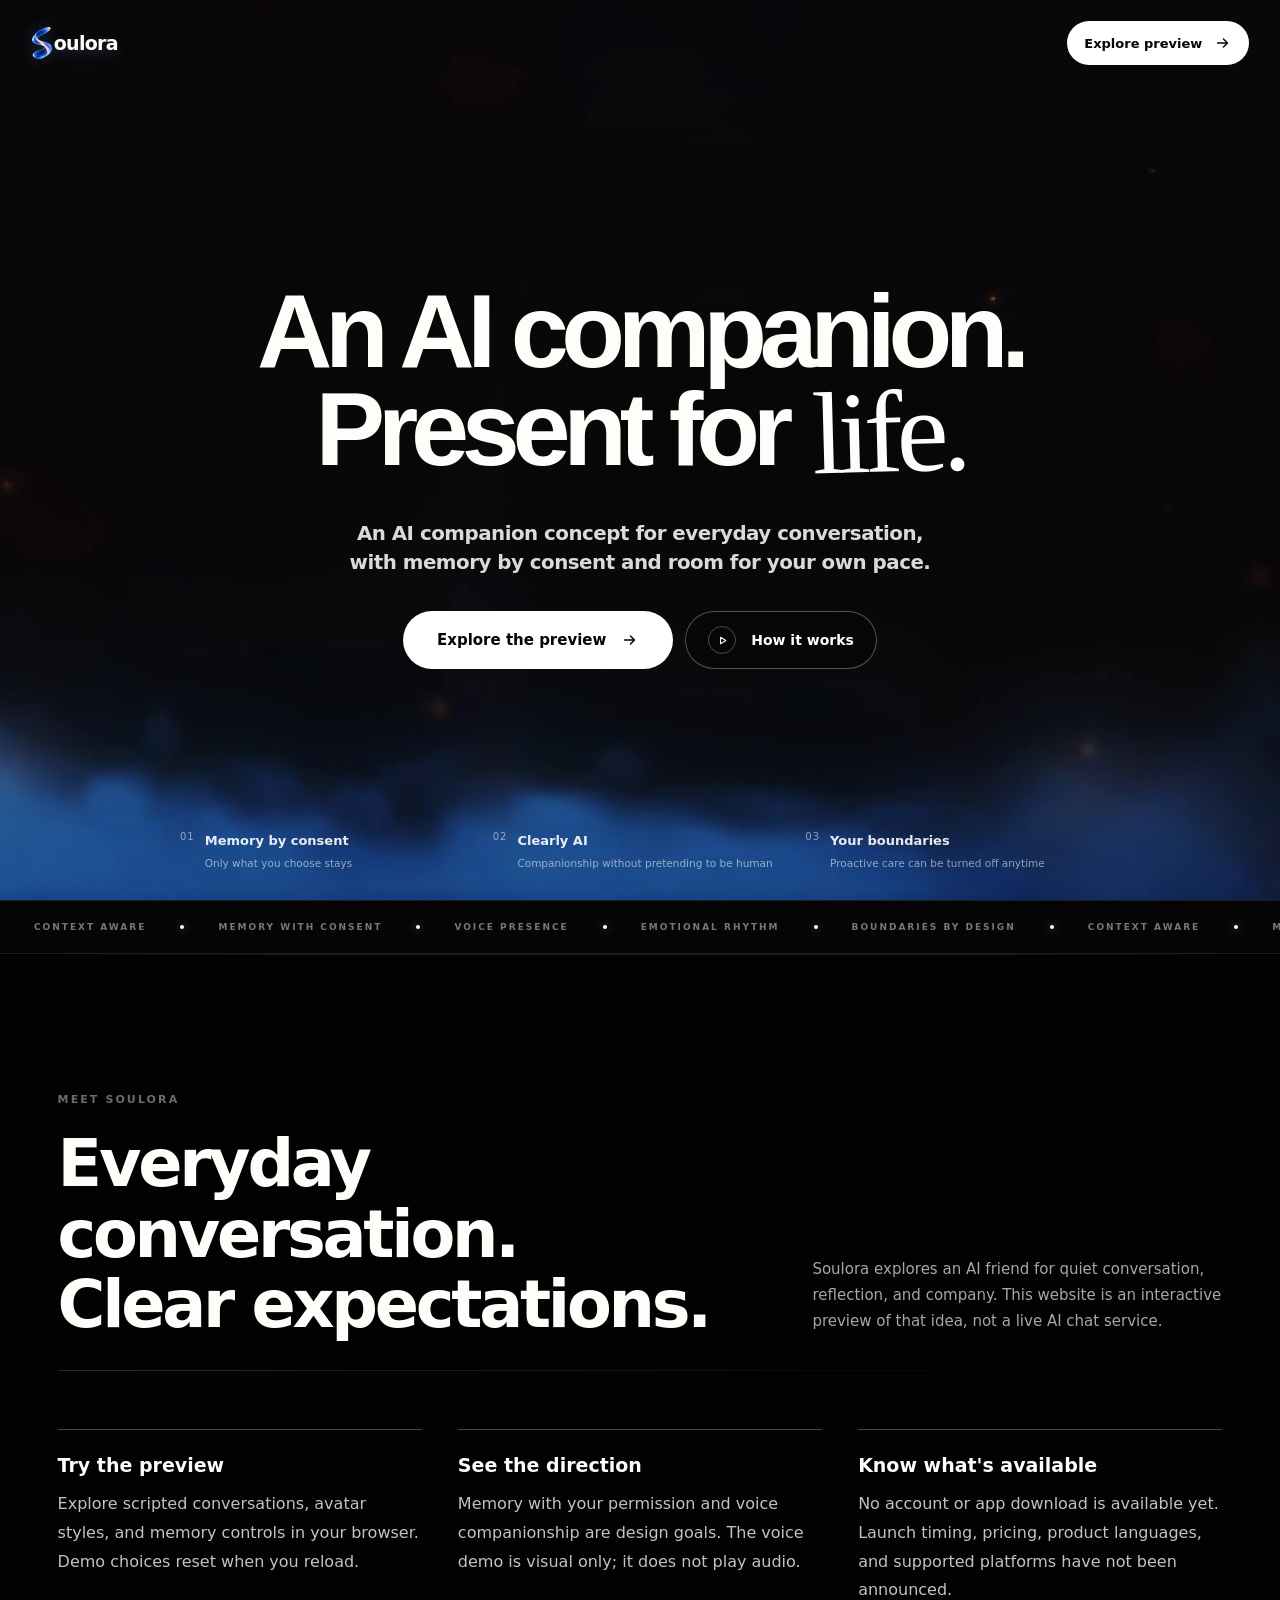
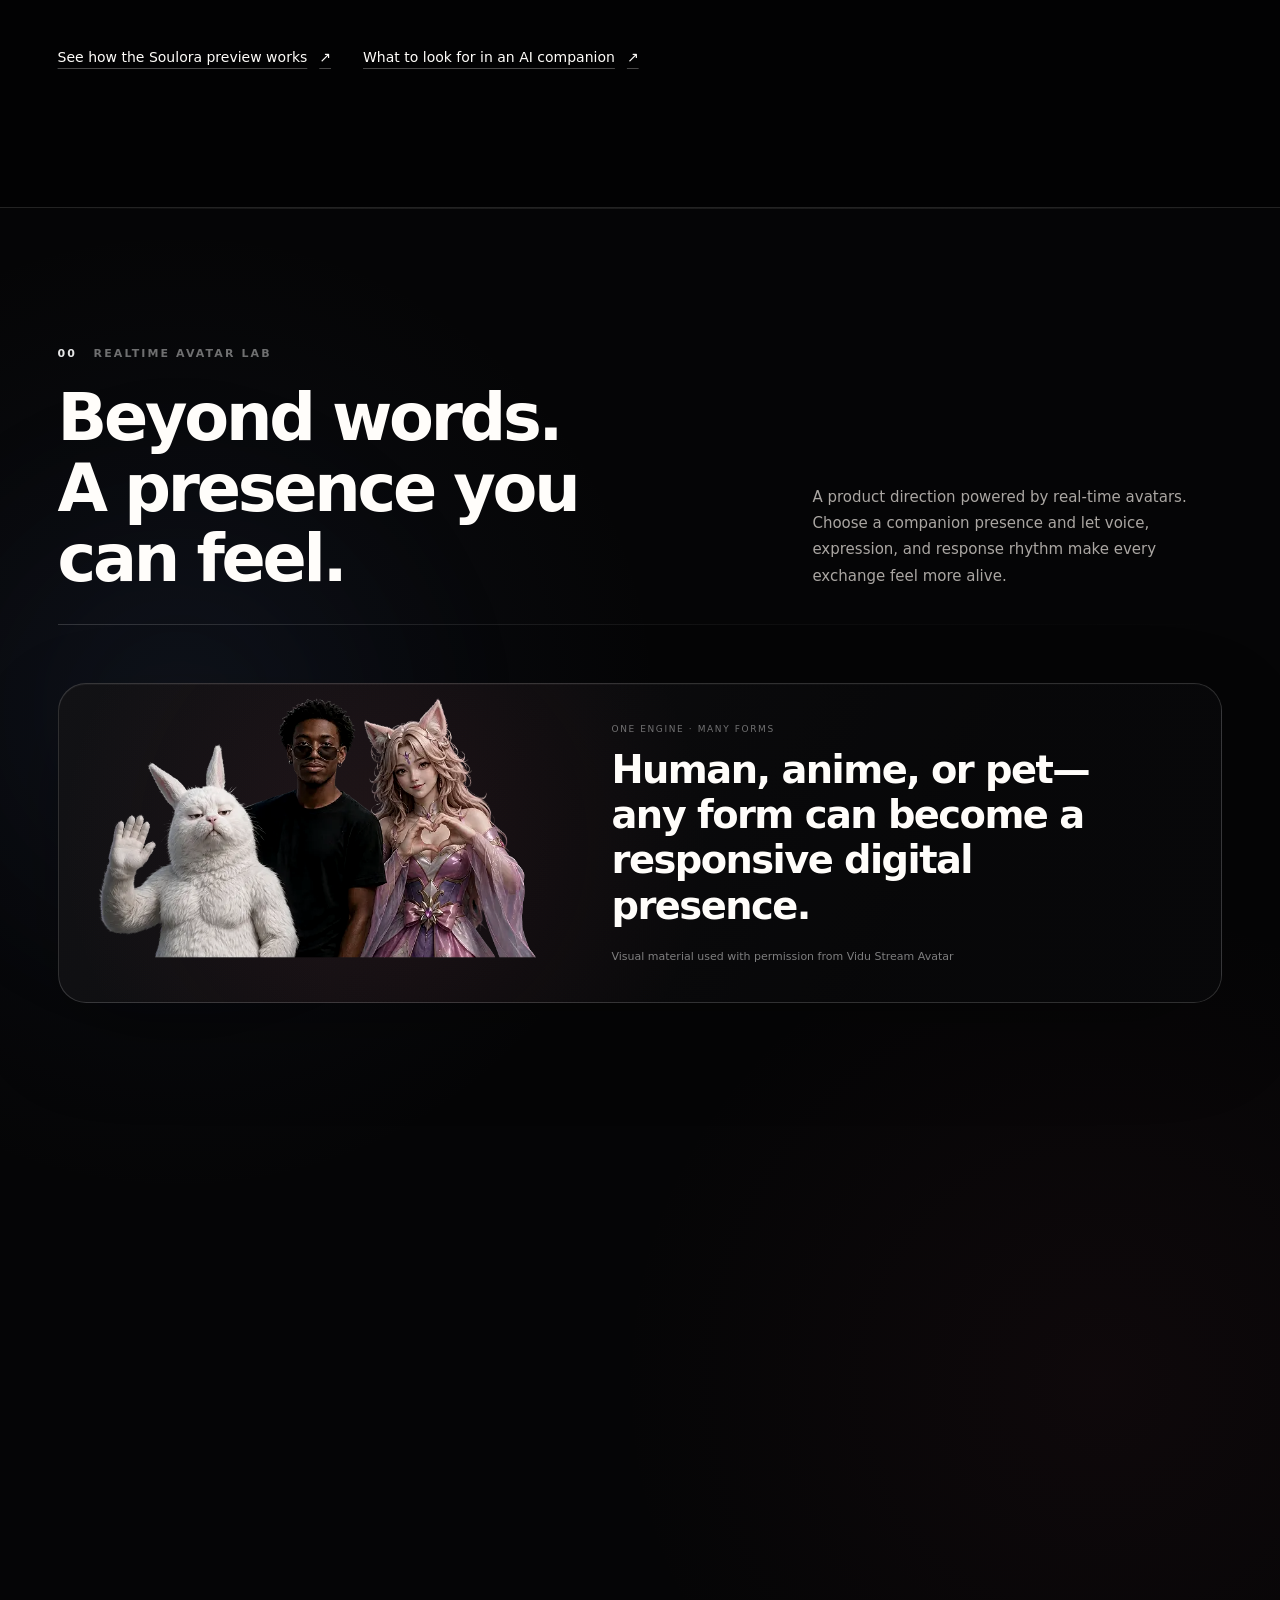
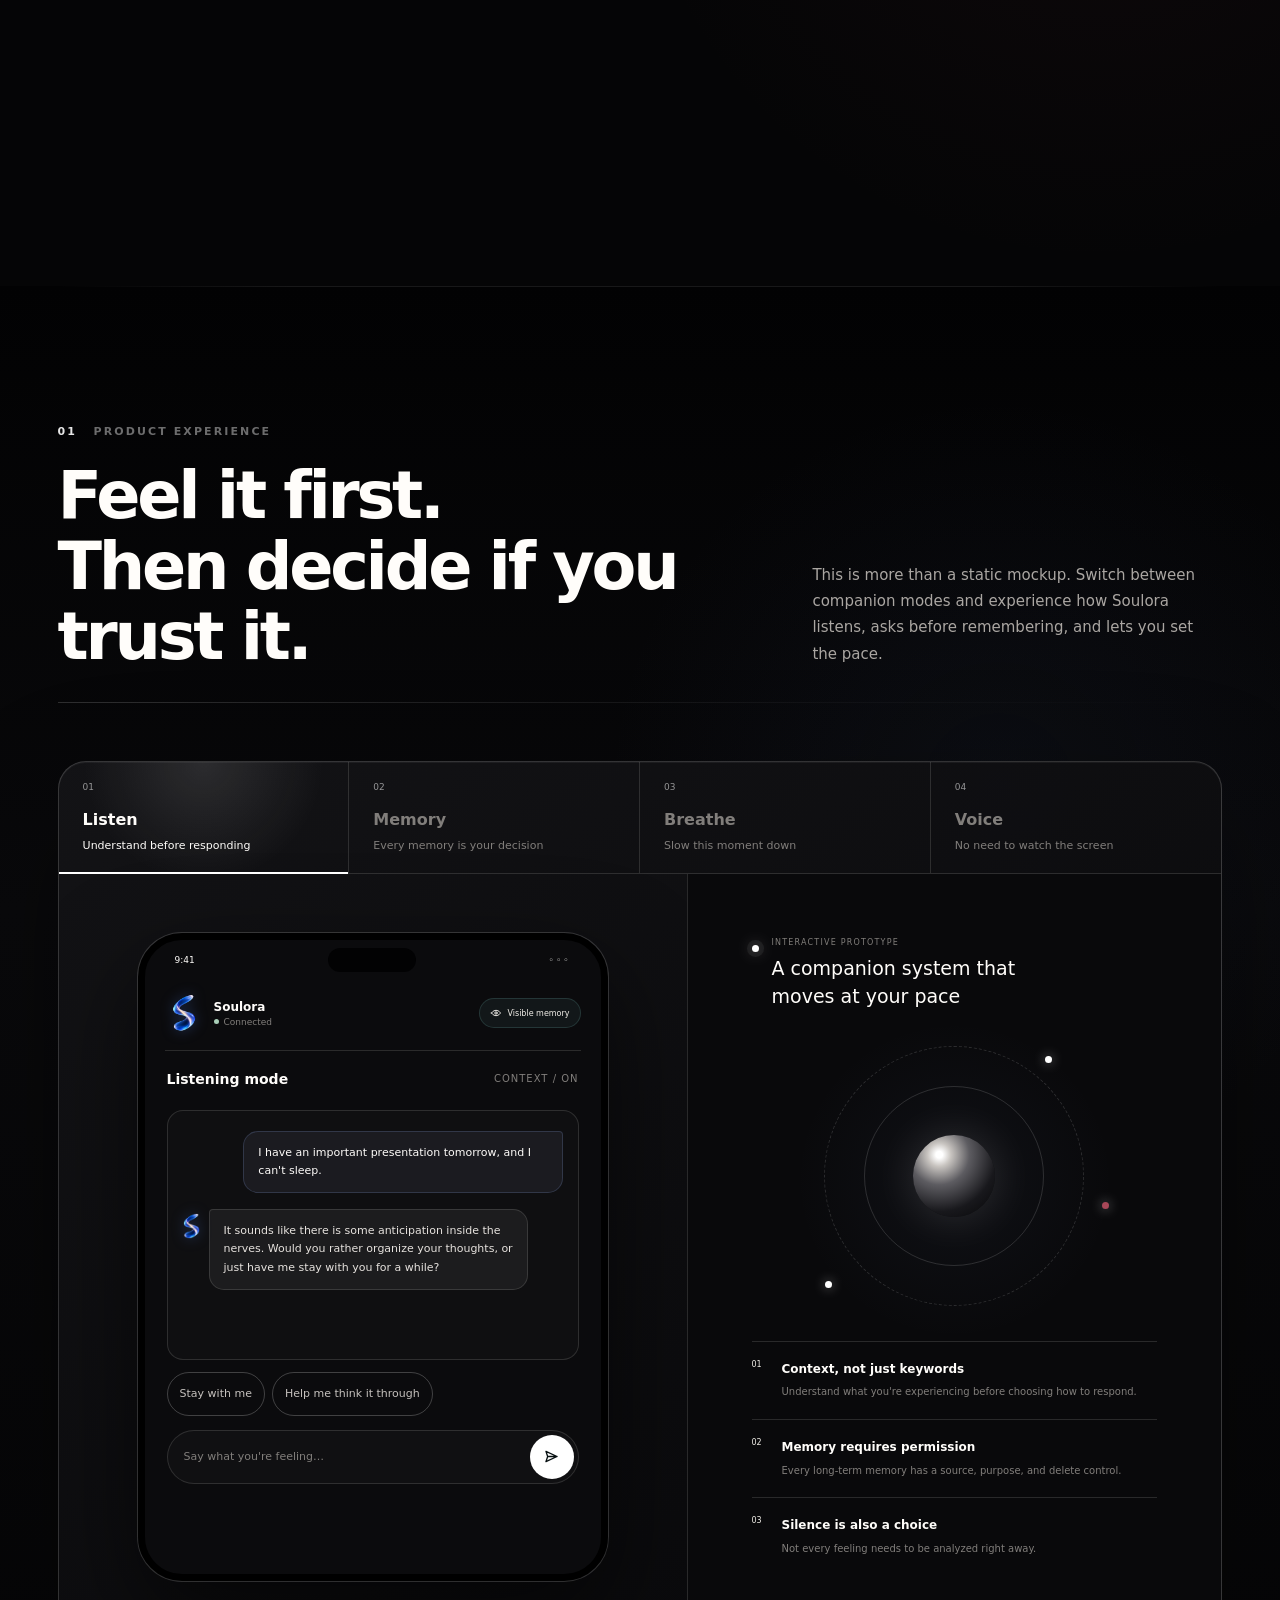
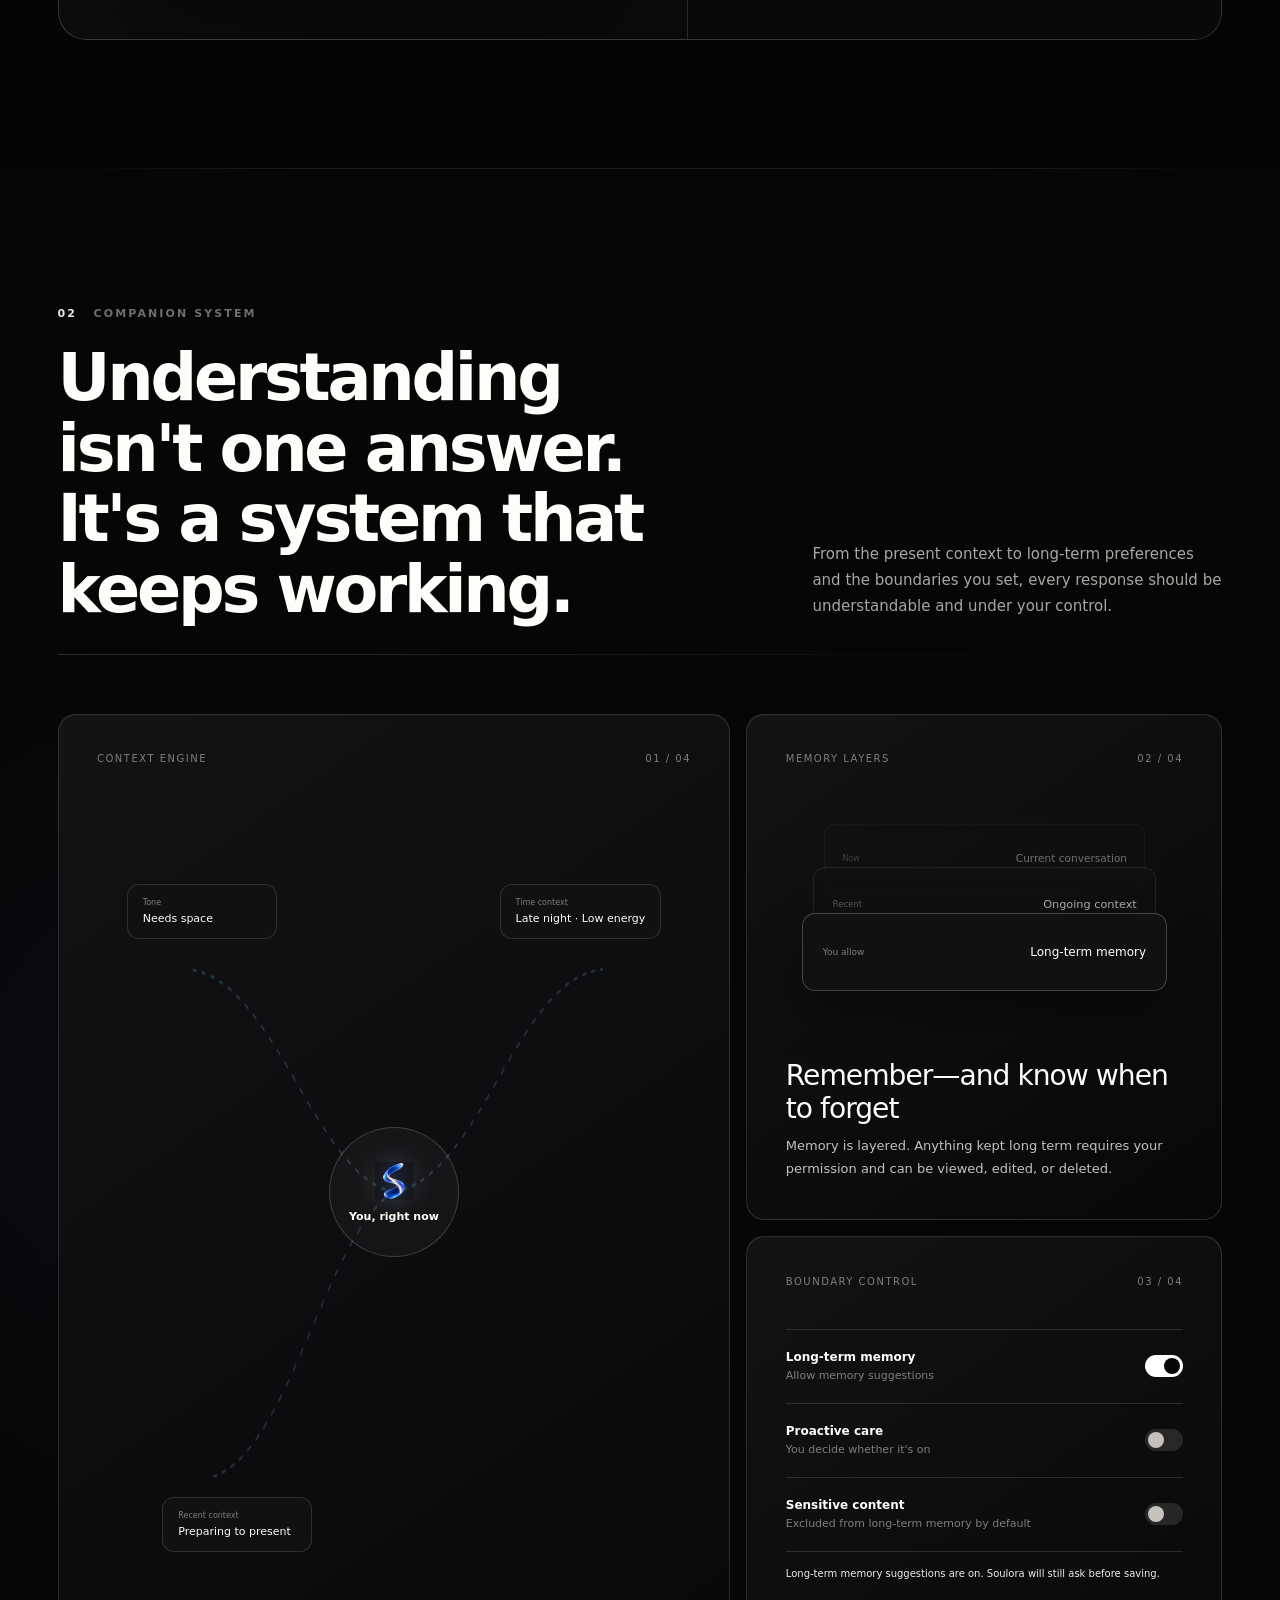
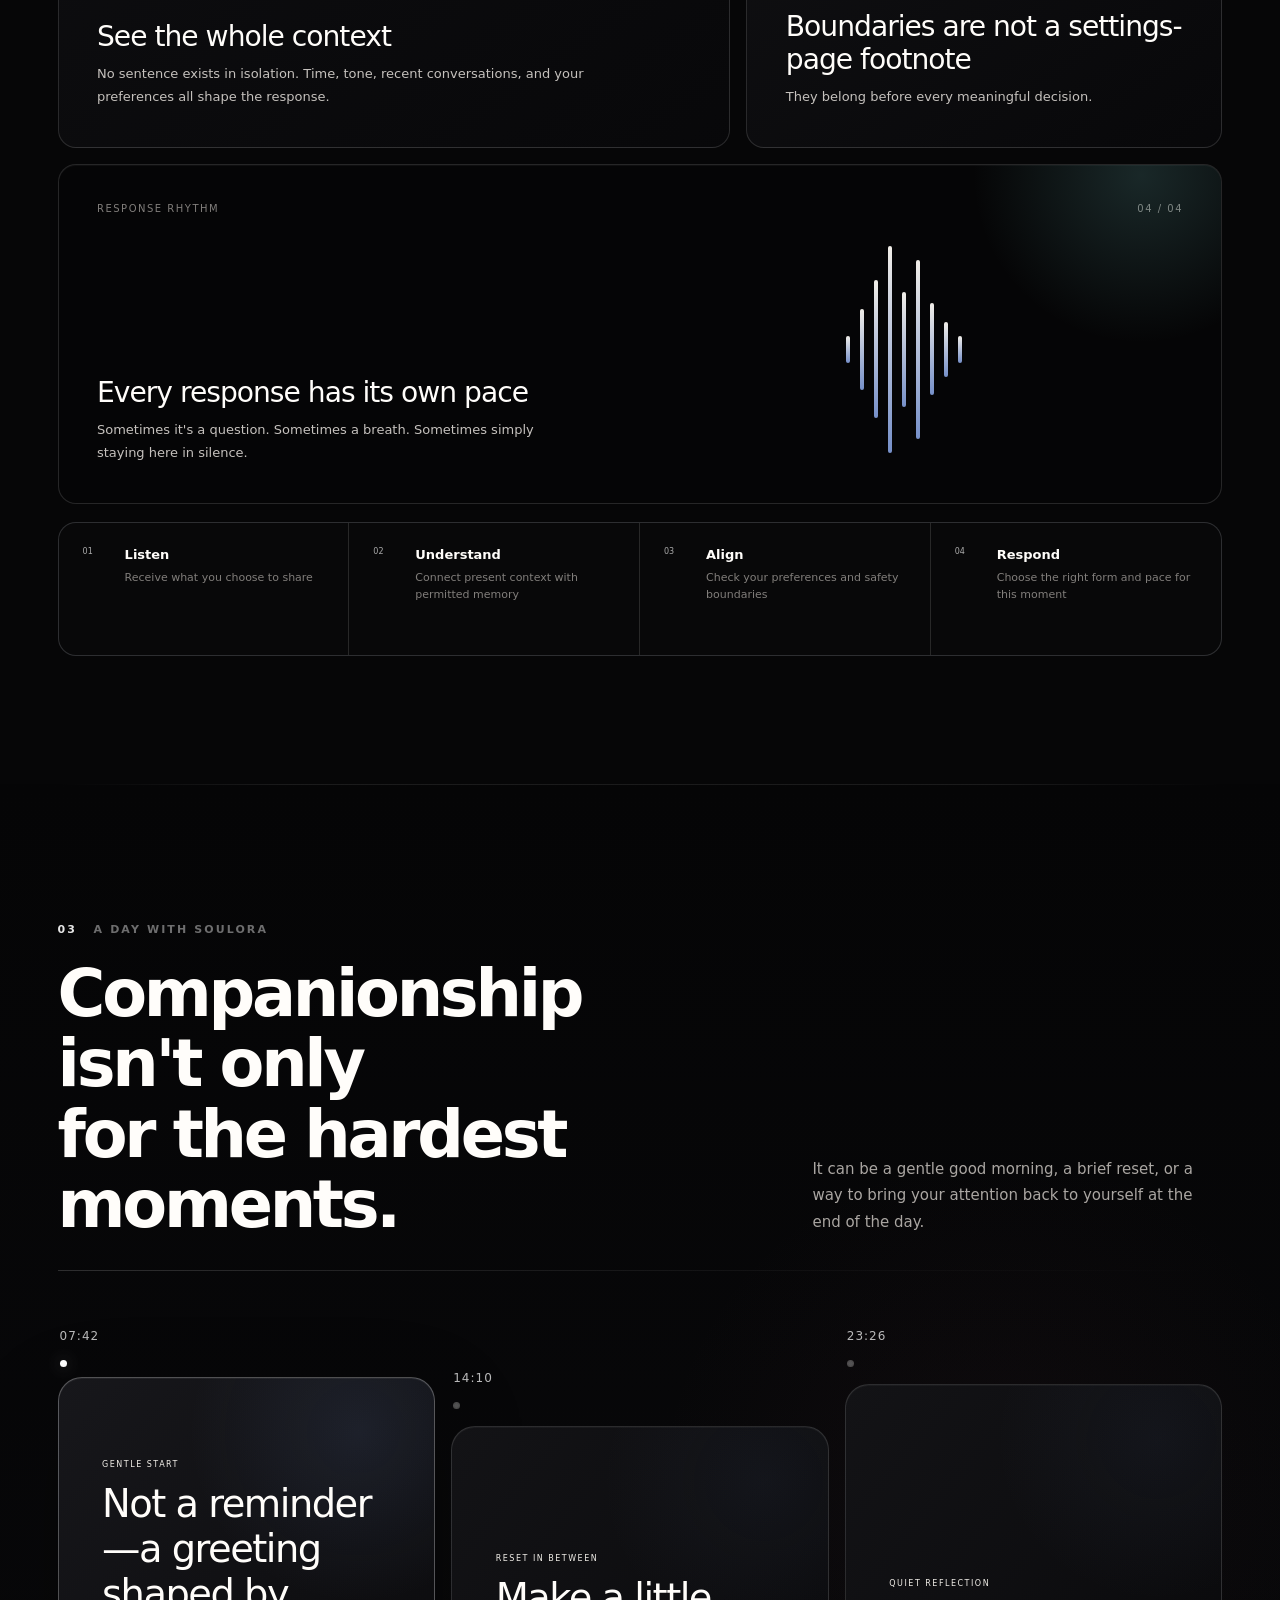
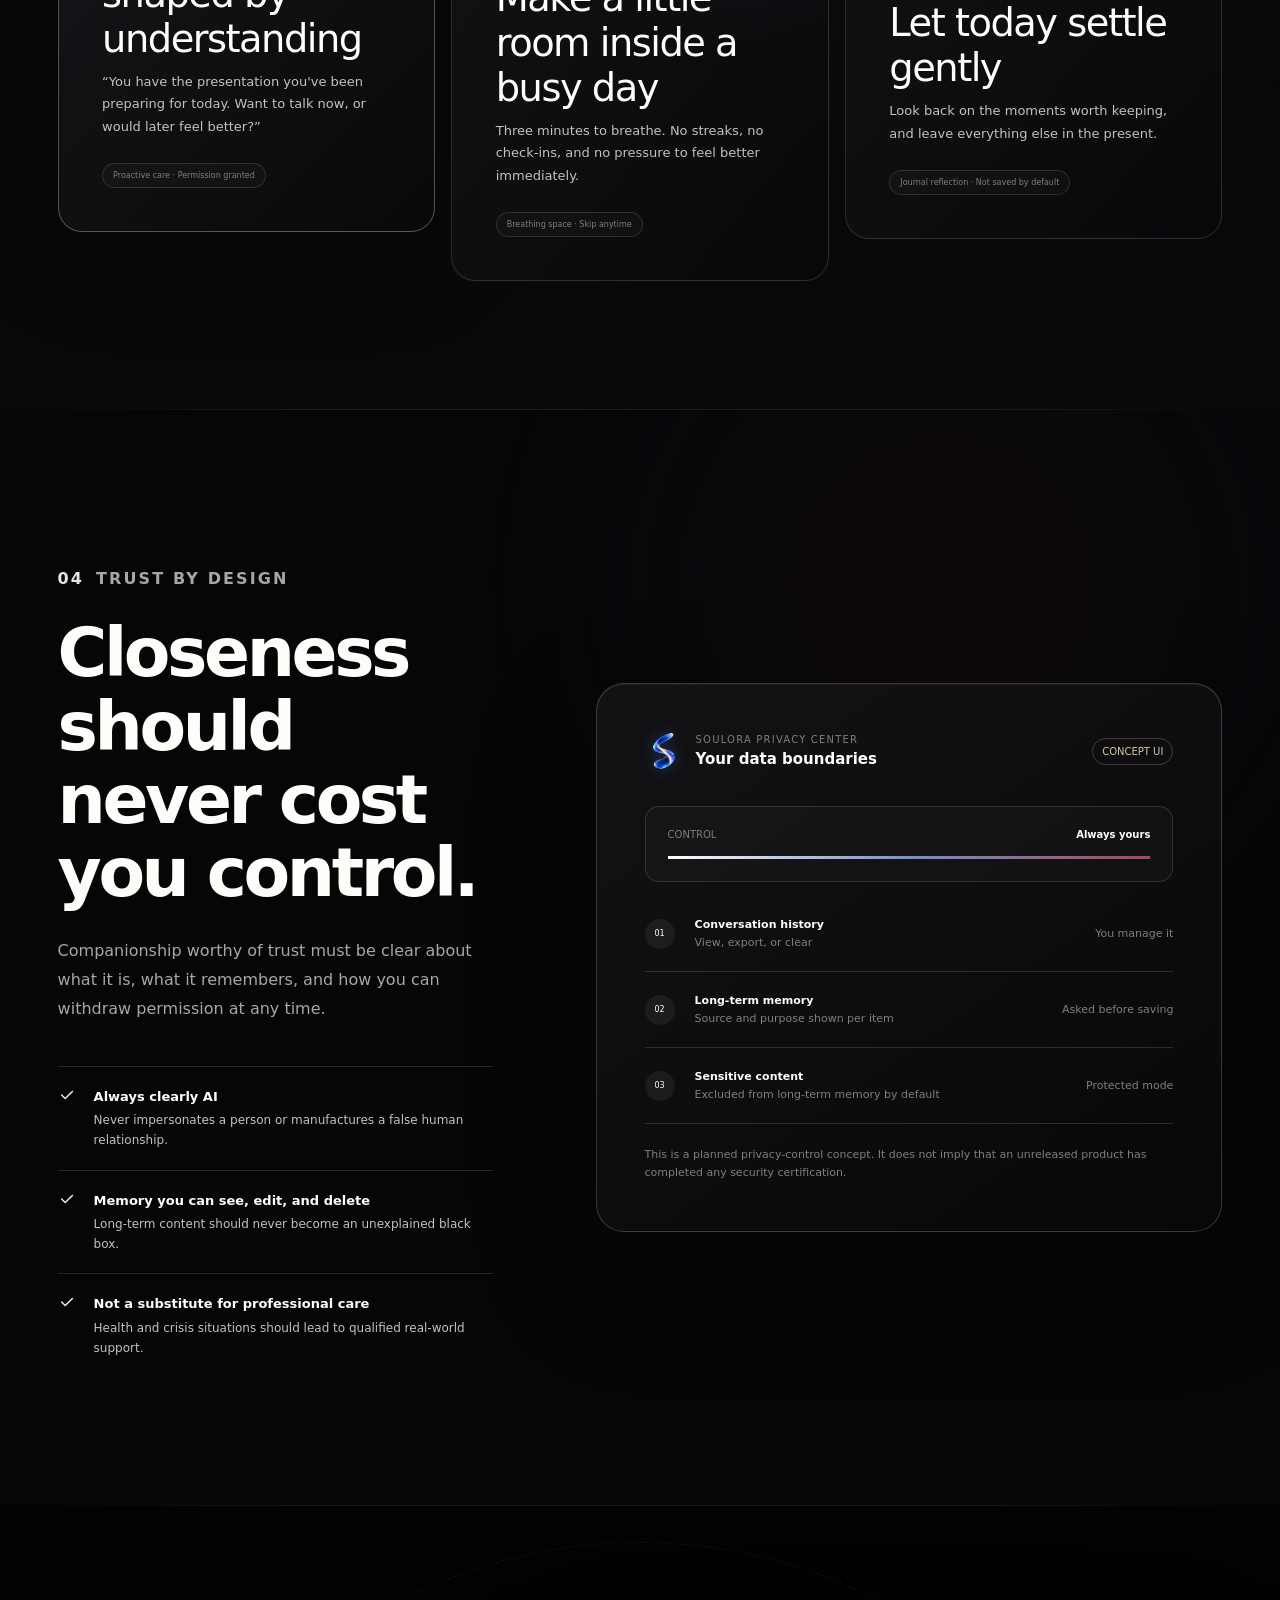
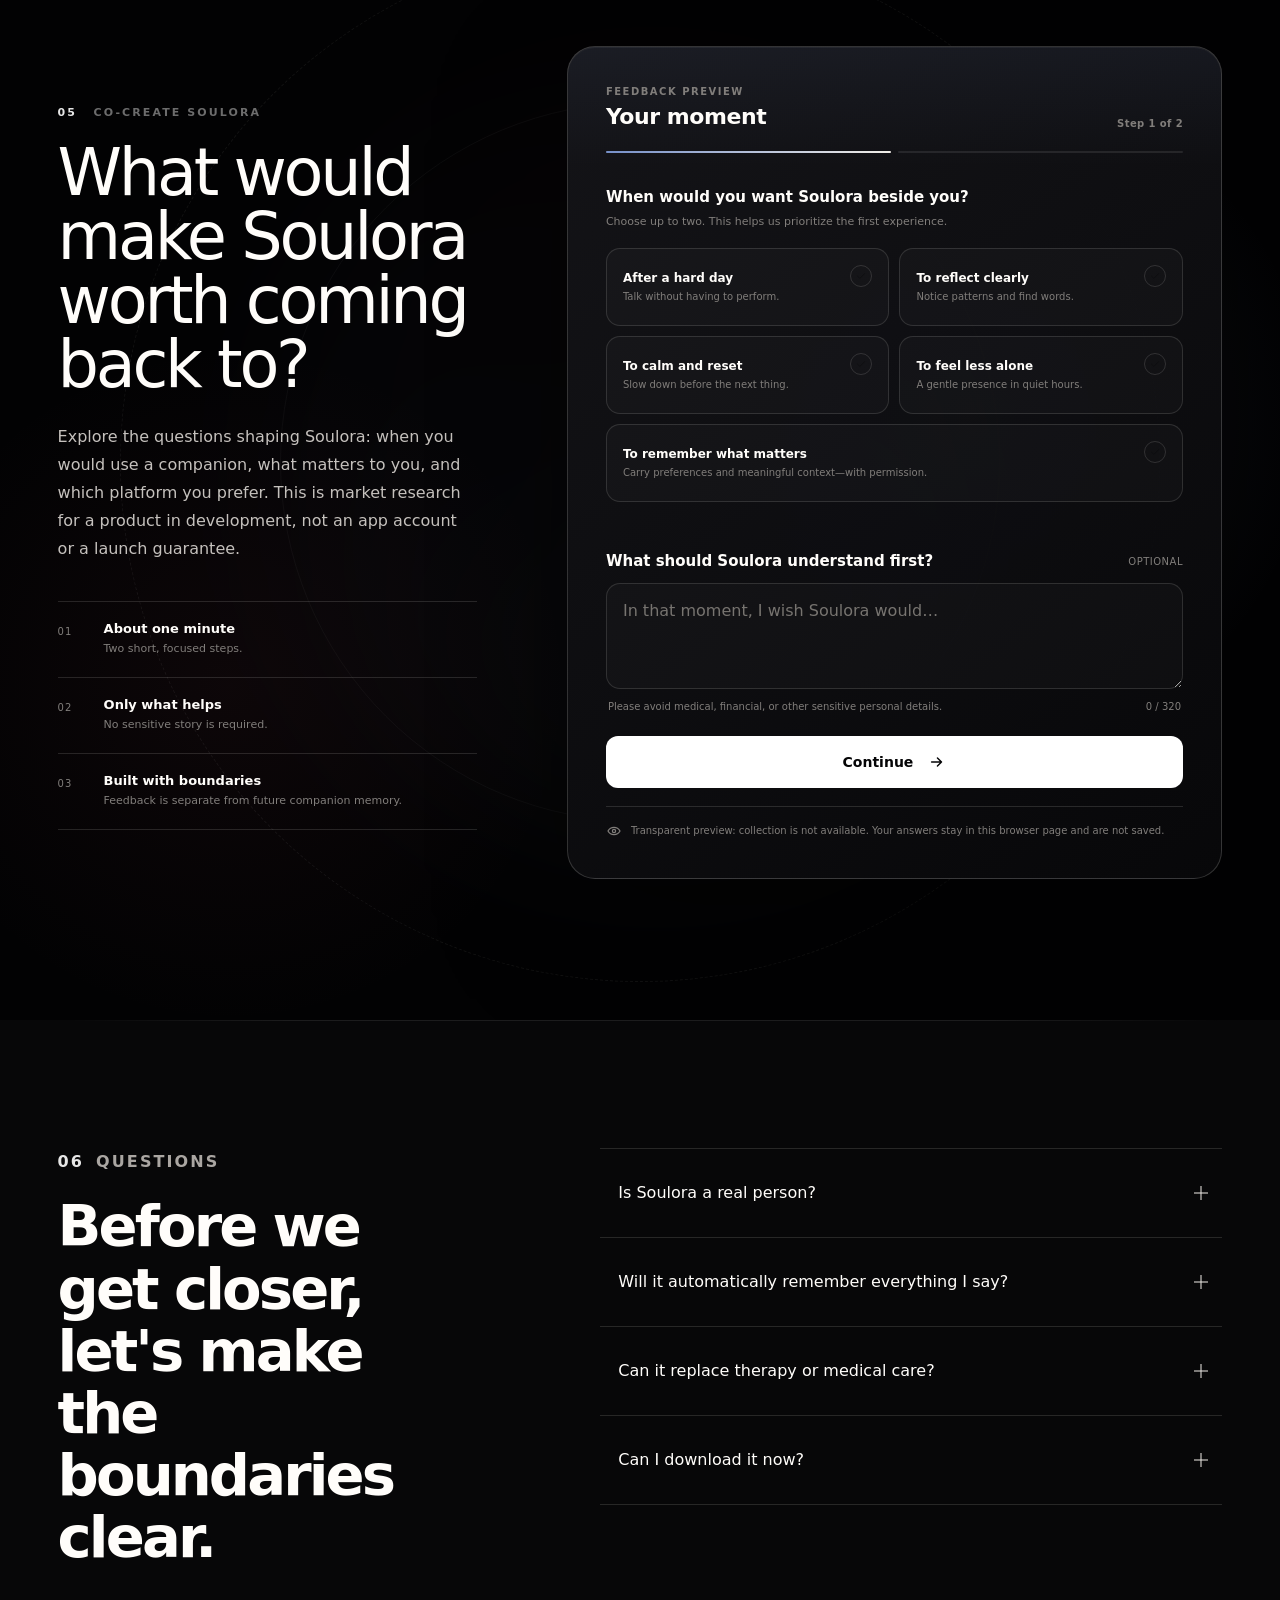
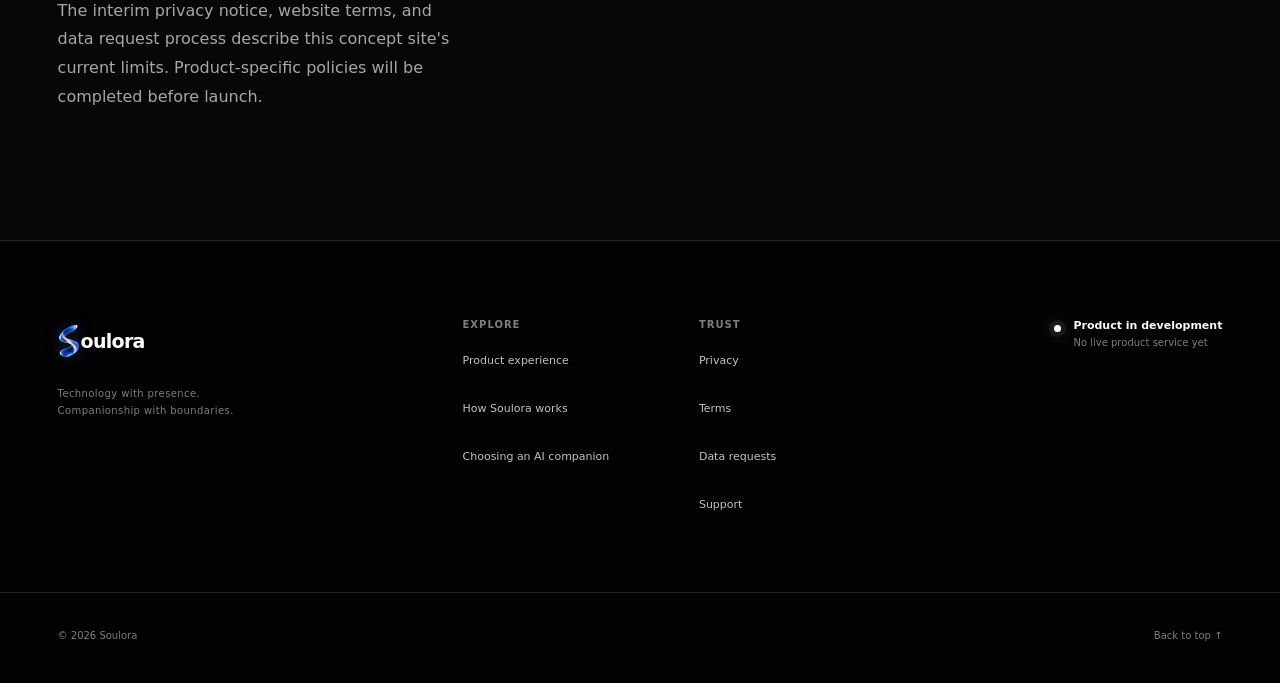
==== commit 777b0502: "feat: add prelaunch research backend" ====
--- a/index.html
+++ b/index.html
@@ -251,7 +251,7 @@
           <div class="access-intro">
             <p class="section-label"><span>05</span> CO-CREATE SOULORA</p>
             <h2 id="access-title">What would make Soulora worth coming back to?</h2>
-            <p>Explore the questions shaping Soulora: when you would use a companion, what matters to you, and which platform you prefer. This is a preview of the feedback flow, not an active waitlist.</p>
+            <p>Explore the questions shaping Soulora: when you would use a companion, what matters to you, and which platform you prefer. This is market research for a product in development, not an app account or a launch guarantee.</p>
             <div class="feedback-promises" aria-label="What to expect">
               <div><span>01</span><p><strong>About one minute</strong><small>Two short, focused steps.</small></p></div>
               <div><span>02</span><p><strong>Only what helps</strong><small>No sensitive story is required.</small></p></div>
@@ -267,6 +267,7 @@
             <div class="feedback-progress" aria-hidden="true"><i data-progress-segment="1"></i><i data-progress-segment="2"></i></div>
 
             <form class="access-form" id="access-form" novalidate data-endpoint="">
+              <div class="sr-only" aria-hidden="true"><label for="website">Website</label><input id="website" name="website" type="text" tabindex="-1" autocomplete="off" /></div>
               <div class="feedback-step" data-form-step="intent">
                 <fieldset class="feedback-fieldset" aria-describedby="intent-help intent-error">
                   <legend>When would you want Soulora beside you?</legend>
@@ -304,20 +305,23 @@
                 </fieldset>
 
                 <div class="field-group">
-                  <div class="field-label-row"><label for="email">Try the email field</label><span>Required</span></div>
+                  <div class="field-label-row"><label for="email">Email address</label><span>Required</span></div>
                   <div class="field-control"><input id="email" name="email" type="email" inputmode="email" autocomplete="email" placeholder="name@example.com" required aria-describedby="email-help email-error" /><span class="field-state" aria-hidden="true"><svg><use href="#icon-check"></use></svg></span></div>
-                  <small id="email-help">Use an example such as name@example.com. This preview does not send or save your email.</small>
+                  <small id="email-help">If collection is active, we'll store this with your response for research administration and data requests. We won't send marketing emails based on this form.</small>
                   <p class="field-error" id="email-error" aria-live="polite"></p>
                 </div>
 
-                <label class="research-opt-in"><input type="checkbox" name="research_opt_in" /><span><strong>I'm open to a short research conversation.</strong><small>Optional preview choice. No invitation will be sent.</small></span></label>
+                <label class="research-opt-in"><input type="checkbox" name="research_opt_in" /><span><strong>I'm open to a short research conversation.</strong><small>Optional. We may email an invitation only if you select this.</small></span></label>
+
+                <label class="research-opt-in"><input type="checkbox" name="consent" required aria-describedby="consent-error" /><span><strong>I understand how this response will be used.</strong><small>When collection is active, Soulora will store my email and answers for pre-launch research. See the <a href="/privacy">privacy notice</a> and <a href="/data-requests">data requests</a>.</small></span></label>
+                <p class="field-error" id="consent-error" aria-live="polite"></p>
 
                 <div class="feedback-actions"><button class="feedback-back" type="button" data-previous-step>Back</button><button class="button button-primary access-submit" type="submit"><span>Preview the final step</span><svg aria-hidden="true"><use href="#icon-arrow"></use></svg></button></div>
               </div>
             </form>
 
             <div class="form-result" id="form-result" role="status" aria-live="polite" hidden><span aria-hidden="true"><svg><use href="#icon-check"></use></svg></span><div><strong data-result-title></strong><p data-result-message></p></div></div>
-            <p class="feedback-privacy"><svg aria-hidden="true"><use href="#icon-eye"></use></svg><span>Transparent preview: no response leaves this page until a secure form endpoint is configured.</span></p>
+            <p class="feedback-privacy"><svg aria-hidden="true"><use href="#icon-eye"></use></svg><span>Checking whether secure feedback collection is available. Nothing is sent without your submission.</span></p>
           </div>
         </div>
       </section>
@@ -325,7 +329,7 @@
       <section class="faq section" data-scroll-section="faq" aria-labelledby="faq-title"><div class="page-container faq-grid" id="faq"><header class="faq-header reveal"><p class="section-label"><span>06</span> QUESTIONS</p><h2 id="faq-title">Before we get closer,<br />let's make the boundaries clear.</h2><p>The interim <a href="/privacy">privacy notice</a>, <a href="/terms">website terms</a>, and <a href="/data-requests">data request process</a> describe this concept site's current limits. Product-specific policies will be completed before launch.</p></header><div class="faq-list reveal delay-1"><details><summary><span>Is Soulora a real person?</span><i aria-hidden="true"></i></summary><p>No. Soulora is an AI companion product concept. It clearly identifies itself as AI, never pretends to be human, and does not replace real-world relationships.</p></details><details><summary><span>Will it automatically remember everything I say?</span><i aria-hidden="true"></i></summary><p>The design goal is to separate the current conversation from long-term memory. Anything saved for the long term must explain its purpose and receive your permission first.</p></details><details><summary><span>Can it replace therapy or medical care?</span><i aria-hidden="true"></i></summary><p>No. Soulora is a concept for everyday conversation and emotional support—not diagnosis or treatment. In a crisis or health situation, contact qualified real-world support.</p></details><details><summary><span>Can I download it now?</span><i aria-hidden="true"></i></summary><p>Not yet. This website presents an interactive product concept. Launch timing, supported platforms, and a real application channel will be announced when they are ready.</p></details></div></div></section>
     </main>
 
-    <footer class="site-footer"><div class="page-container footer-grid"><div><a class="brand footer-brand" href="#top" aria-label="Soulora home"><span class="brand-orb" aria-hidden="true"><i></i></span><span class="brand-name">oulora</span></a><p>Technology with presence.<br />Companionship with boundaries.</p></div><div class="footer-links"><div><strong>EXPLORE</strong><a href="#experience">Product experience</a><a href="/how-it-works">How Soulora works</a><a href="/guides/choose-ai-companion">Choosing an AI companion</a></div><div><strong>TRUST</strong><a href="/privacy">Privacy</a><a href="/terms">Terms</a><a href="/data-requests">Data requests</a><a href="mailto:support@soulora.com">Support</a></div></div><div class="footer-state"><span class="live-dot"></span><p><strong>Product in development</strong><small>No live product service yet</small></p></div></div><div class="page-container footer-bottom"><span>© 2026 Soulora</span><a href="#top">Back to top ↑</a></div></footer>
-    <script src="script.js?v=20260921-preview-v2"></script>
+    <footer class="site-footer"><div class="page-container footer-grid"><div><a class="brand footer-brand" href="#top" aria-label="Soulora home"><span class="brand-orb" aria-hidden="true"><i></i></span><span class="brand-name">oulora</span></a><p>Technology with presence.<br />Companionship with boundaries.</p></div><div class="footer-links"><div><strong>EXPLORE</strong><a href="#experience">Product experience</a><a href="/how-it-works">How Soulora works</a><a href="/guides/choose-ai-companion">Choosing an AI companion</a></div><div><strong>TRUST</strong><a href="/privacy">Privacy</a><a href="/terms">Terms</a><a href="/data-requests">Data requests</a><a href="mailto:support@soulora.ai">Support</a></div></div><div class="footer-state"><span class="live-dot"></span><p><strong>Product in development</strong><small>No live product service yet</small></p></div></div><div class="page-container footer-bottom"><span>© 2026 Soulora</span><a href="#top">Back to top ↑</a></div></footer>
+    <script src="script.js?v=20260922-feedback-v1"></script>
   </body>
 </html>
